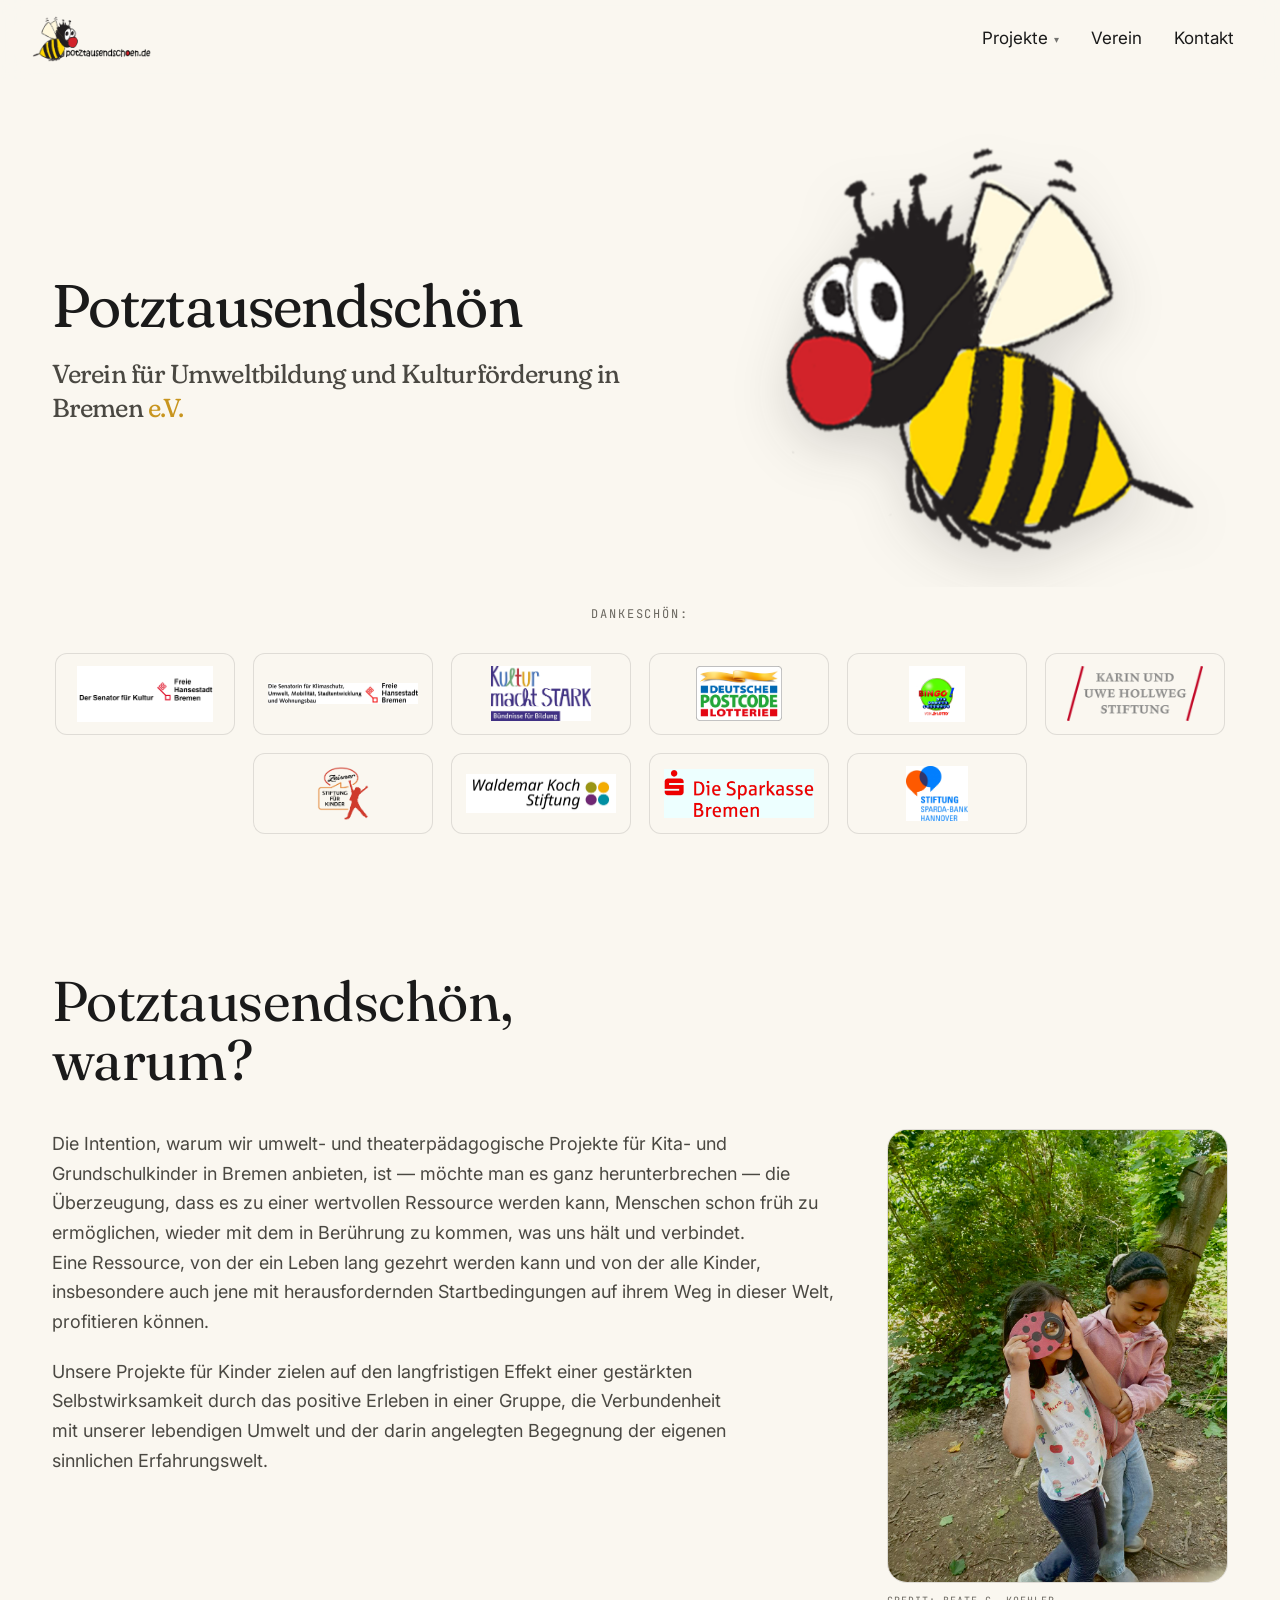
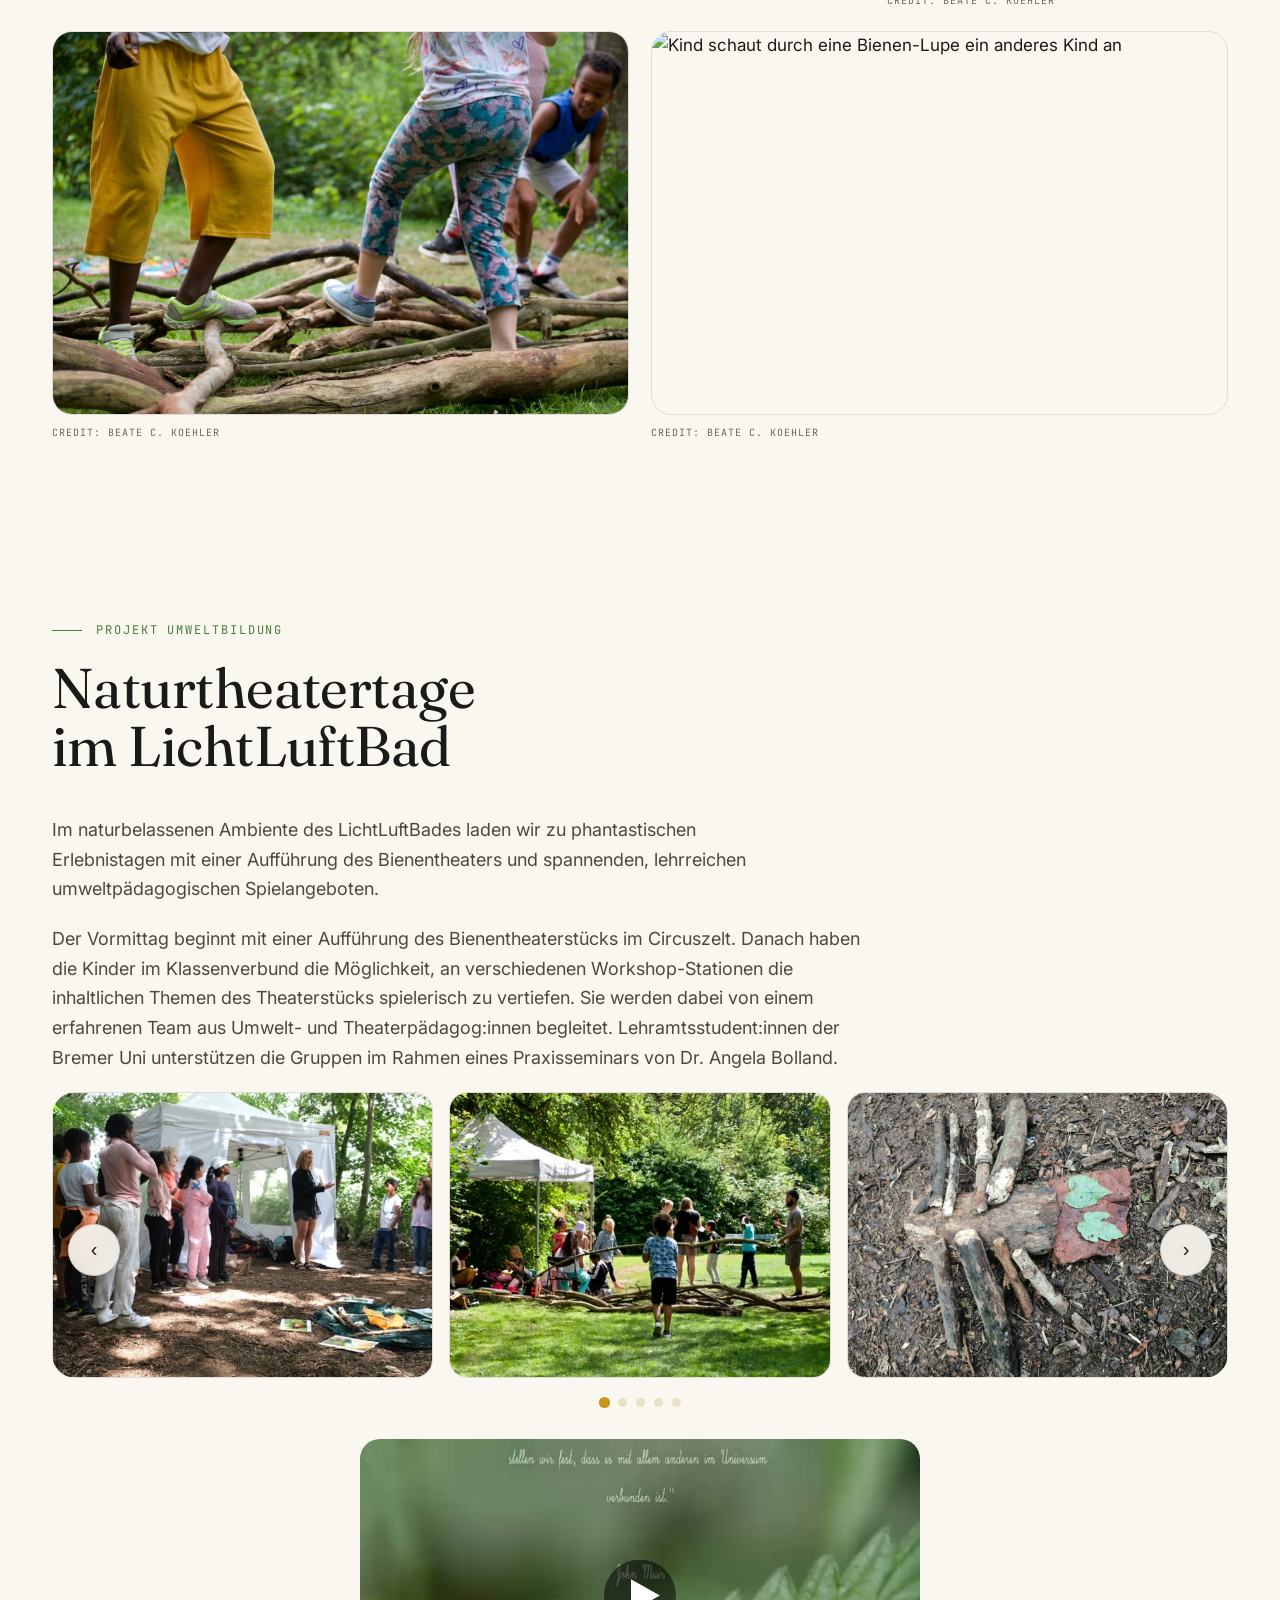
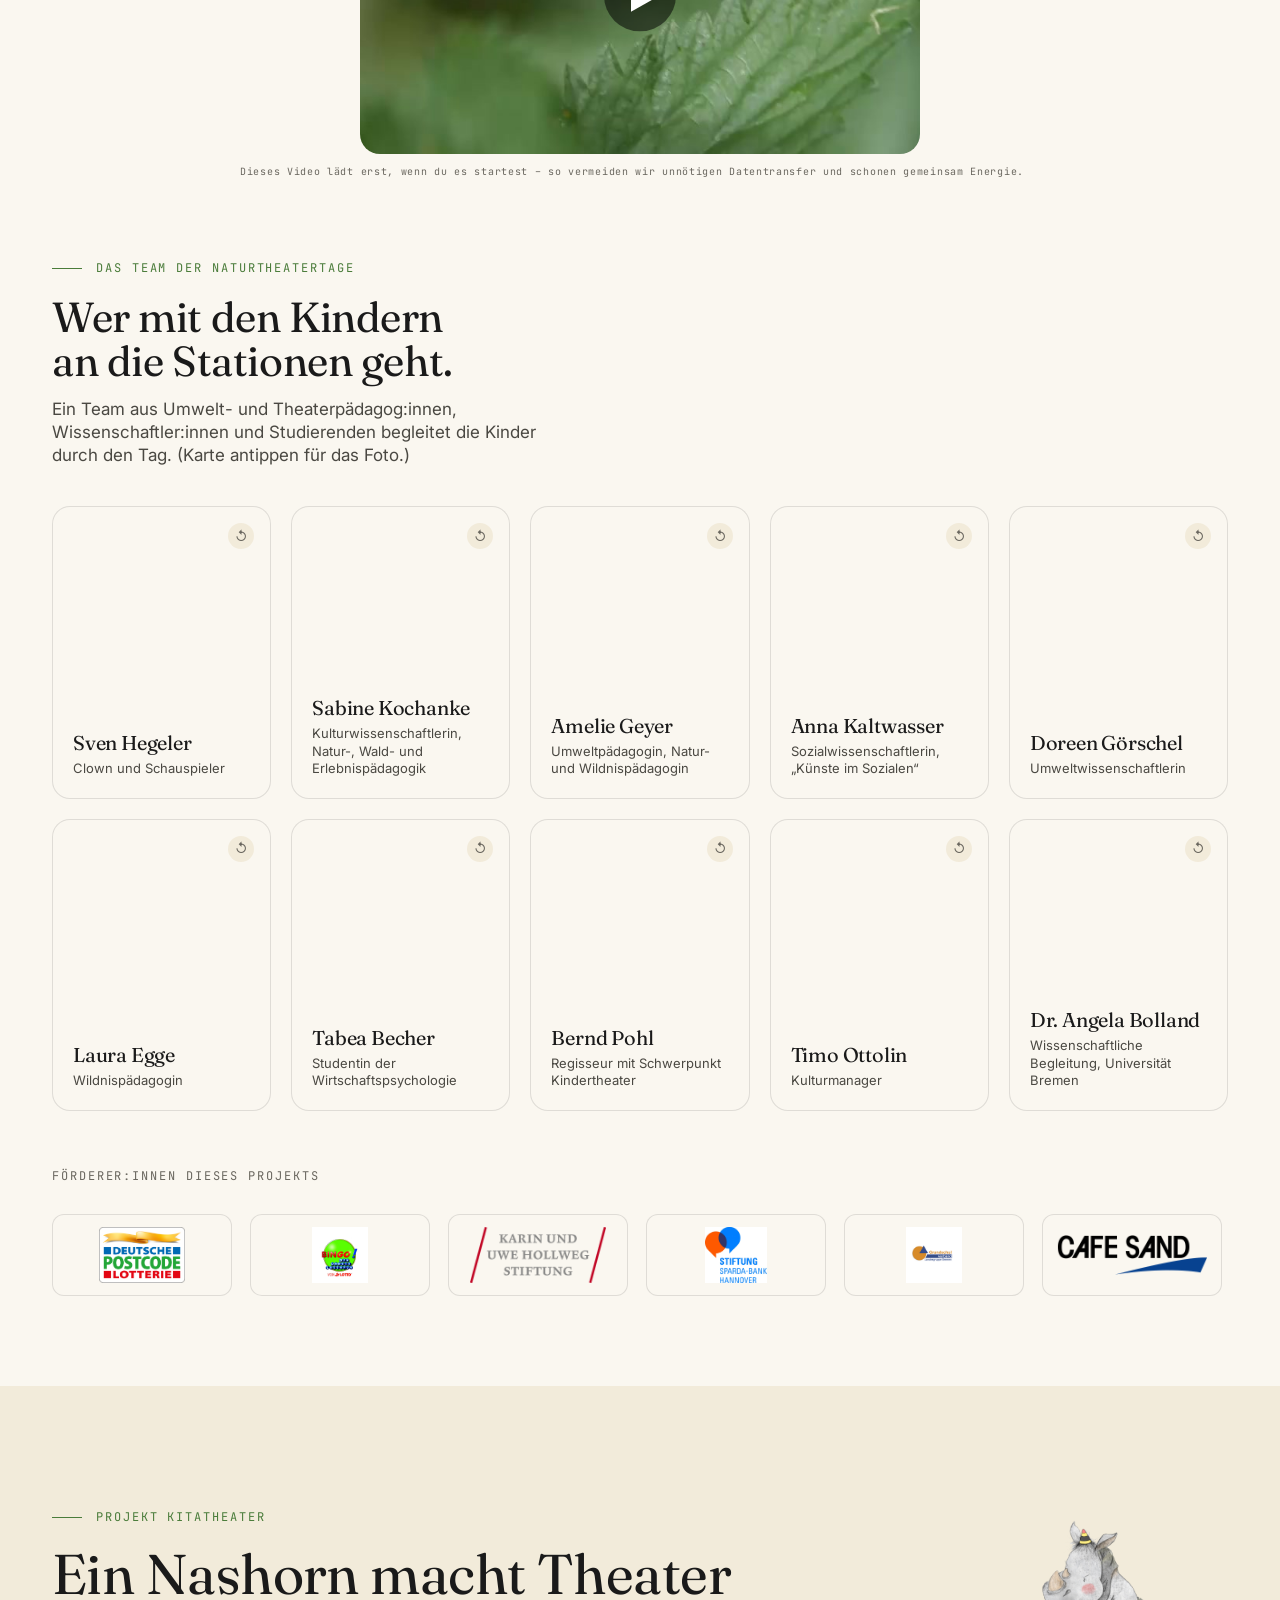
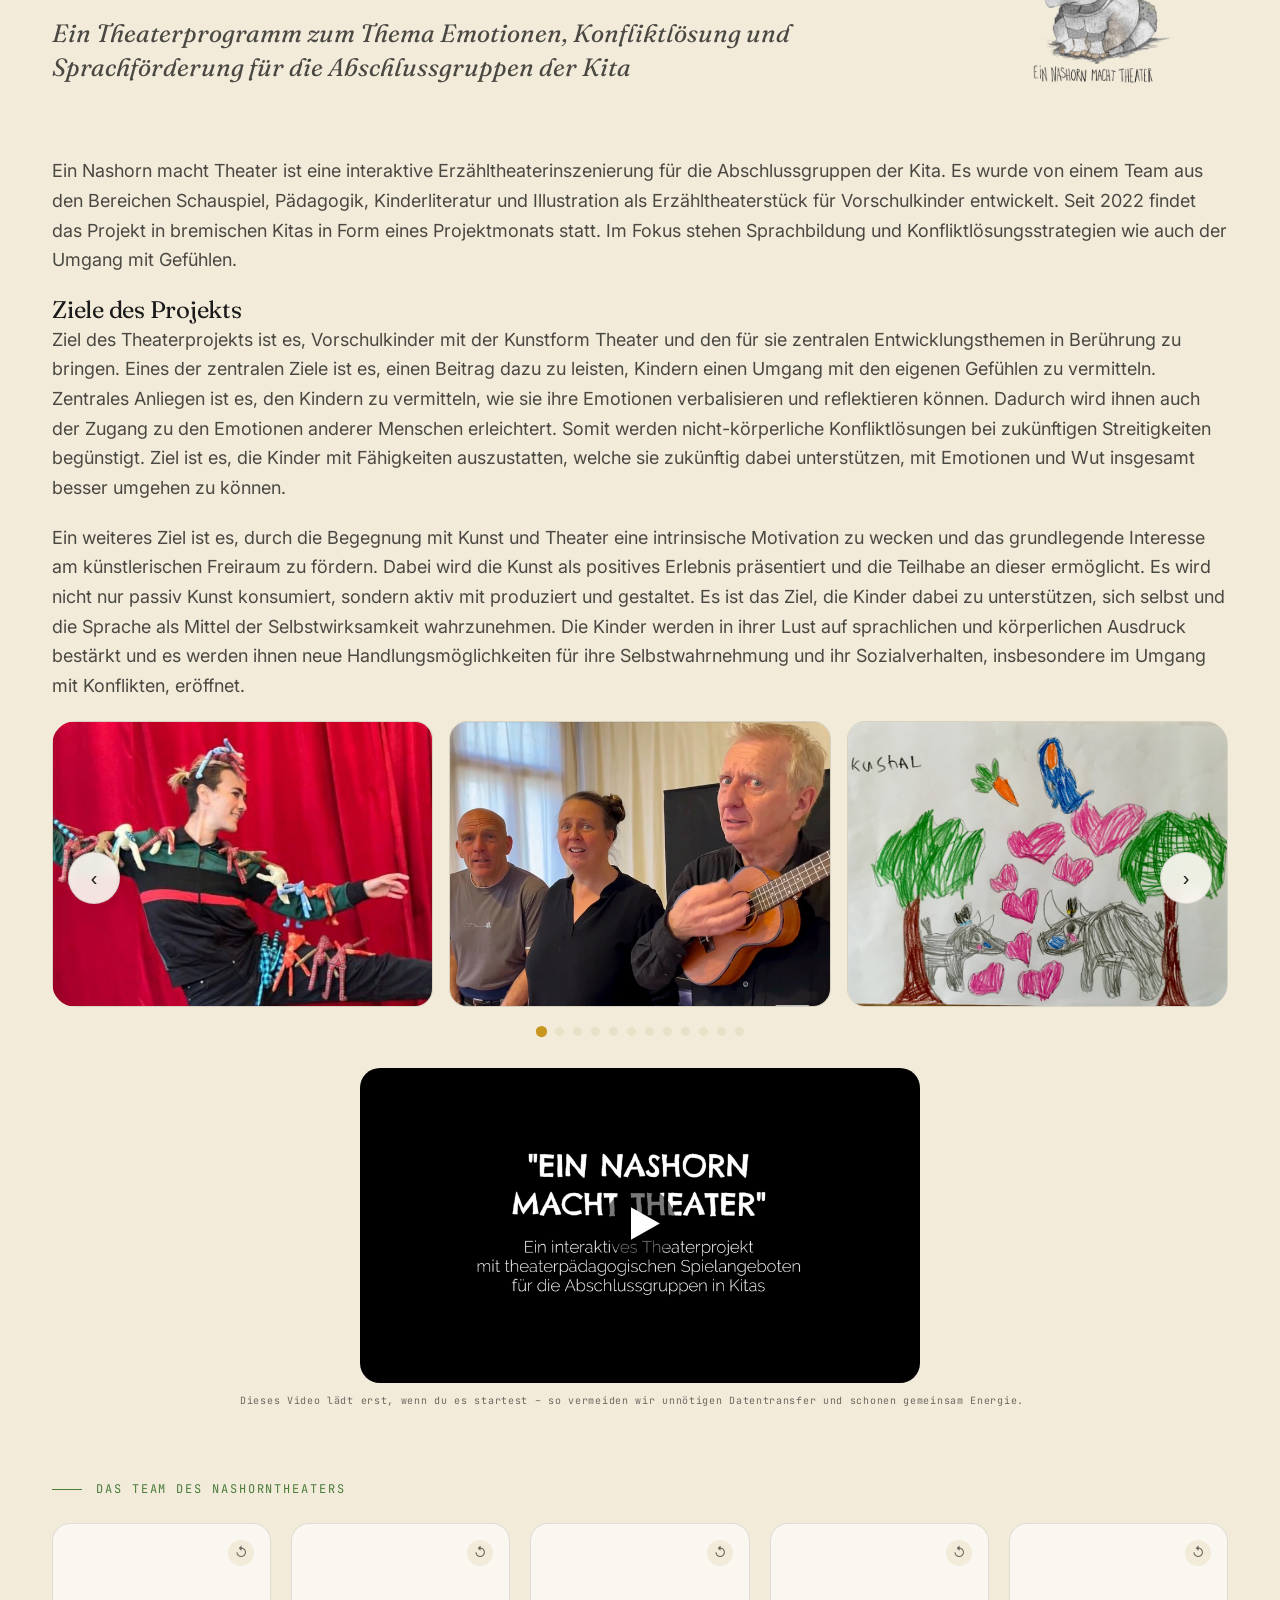
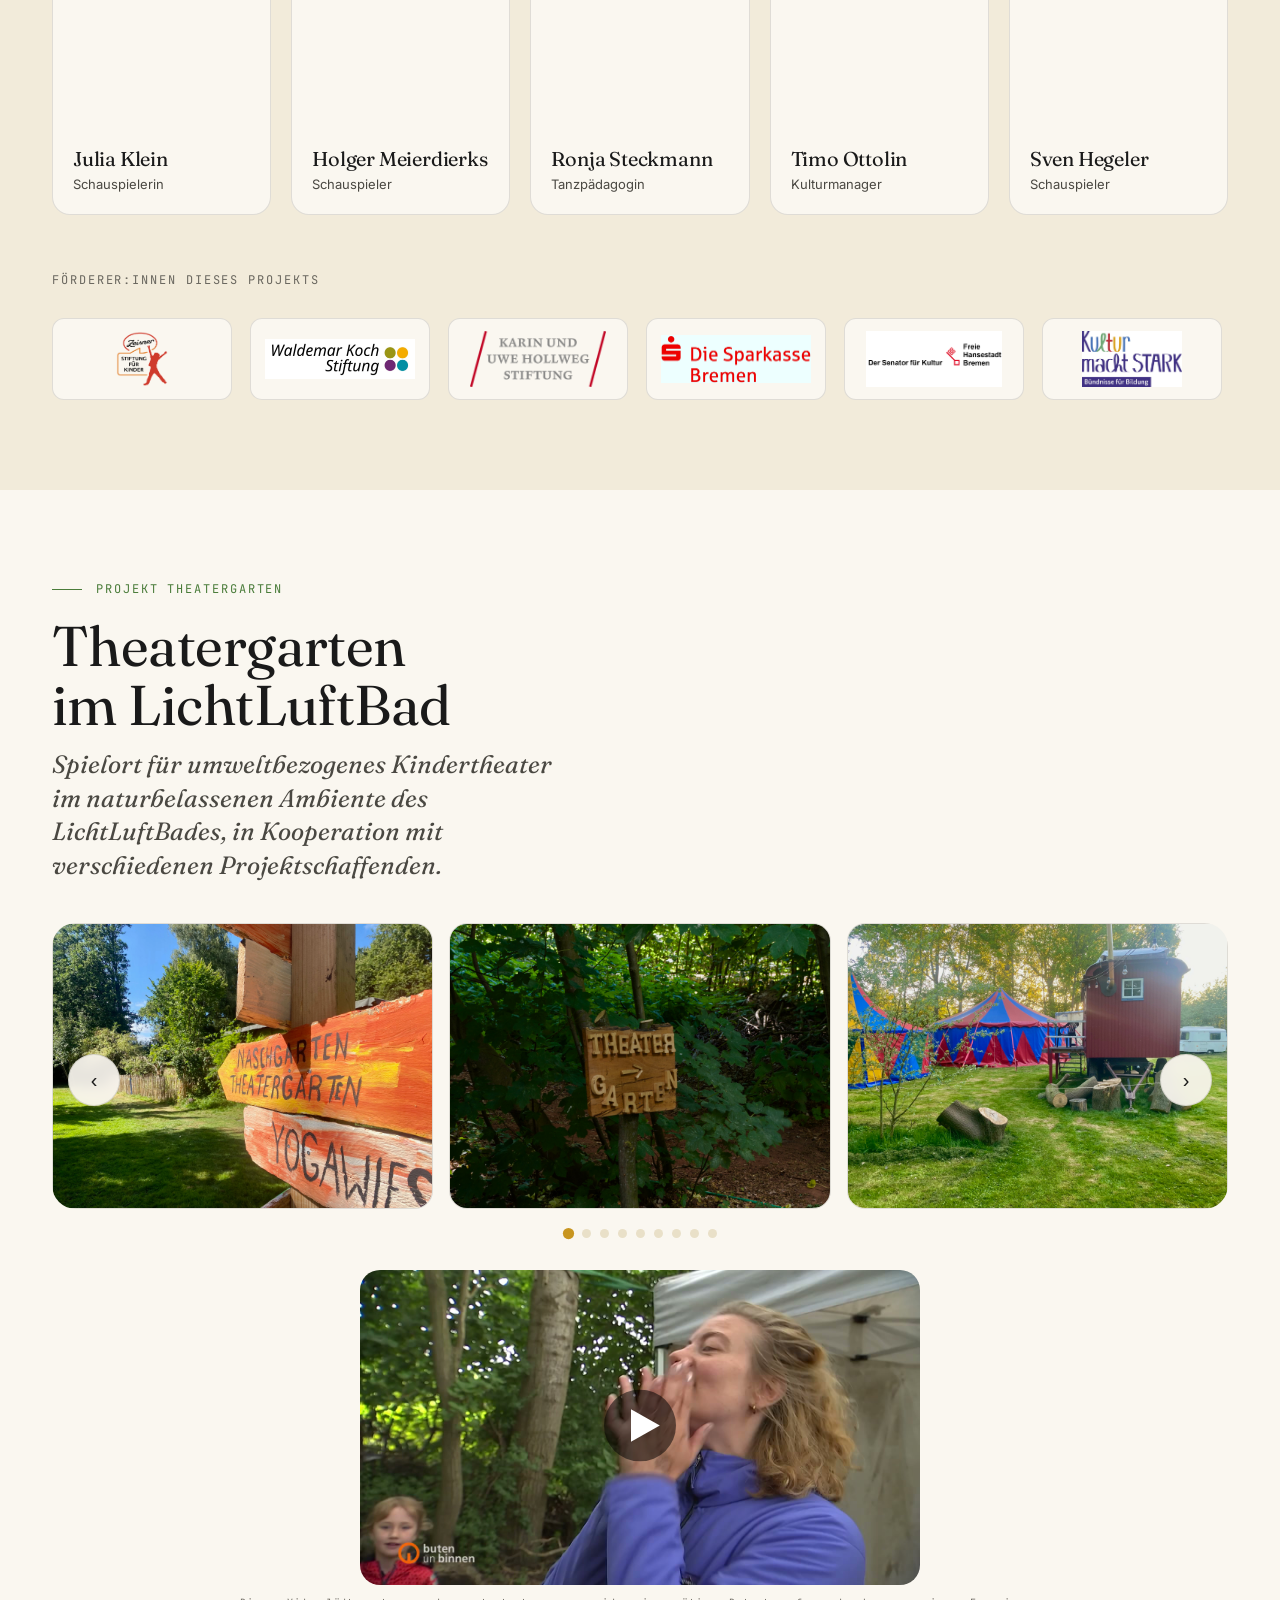
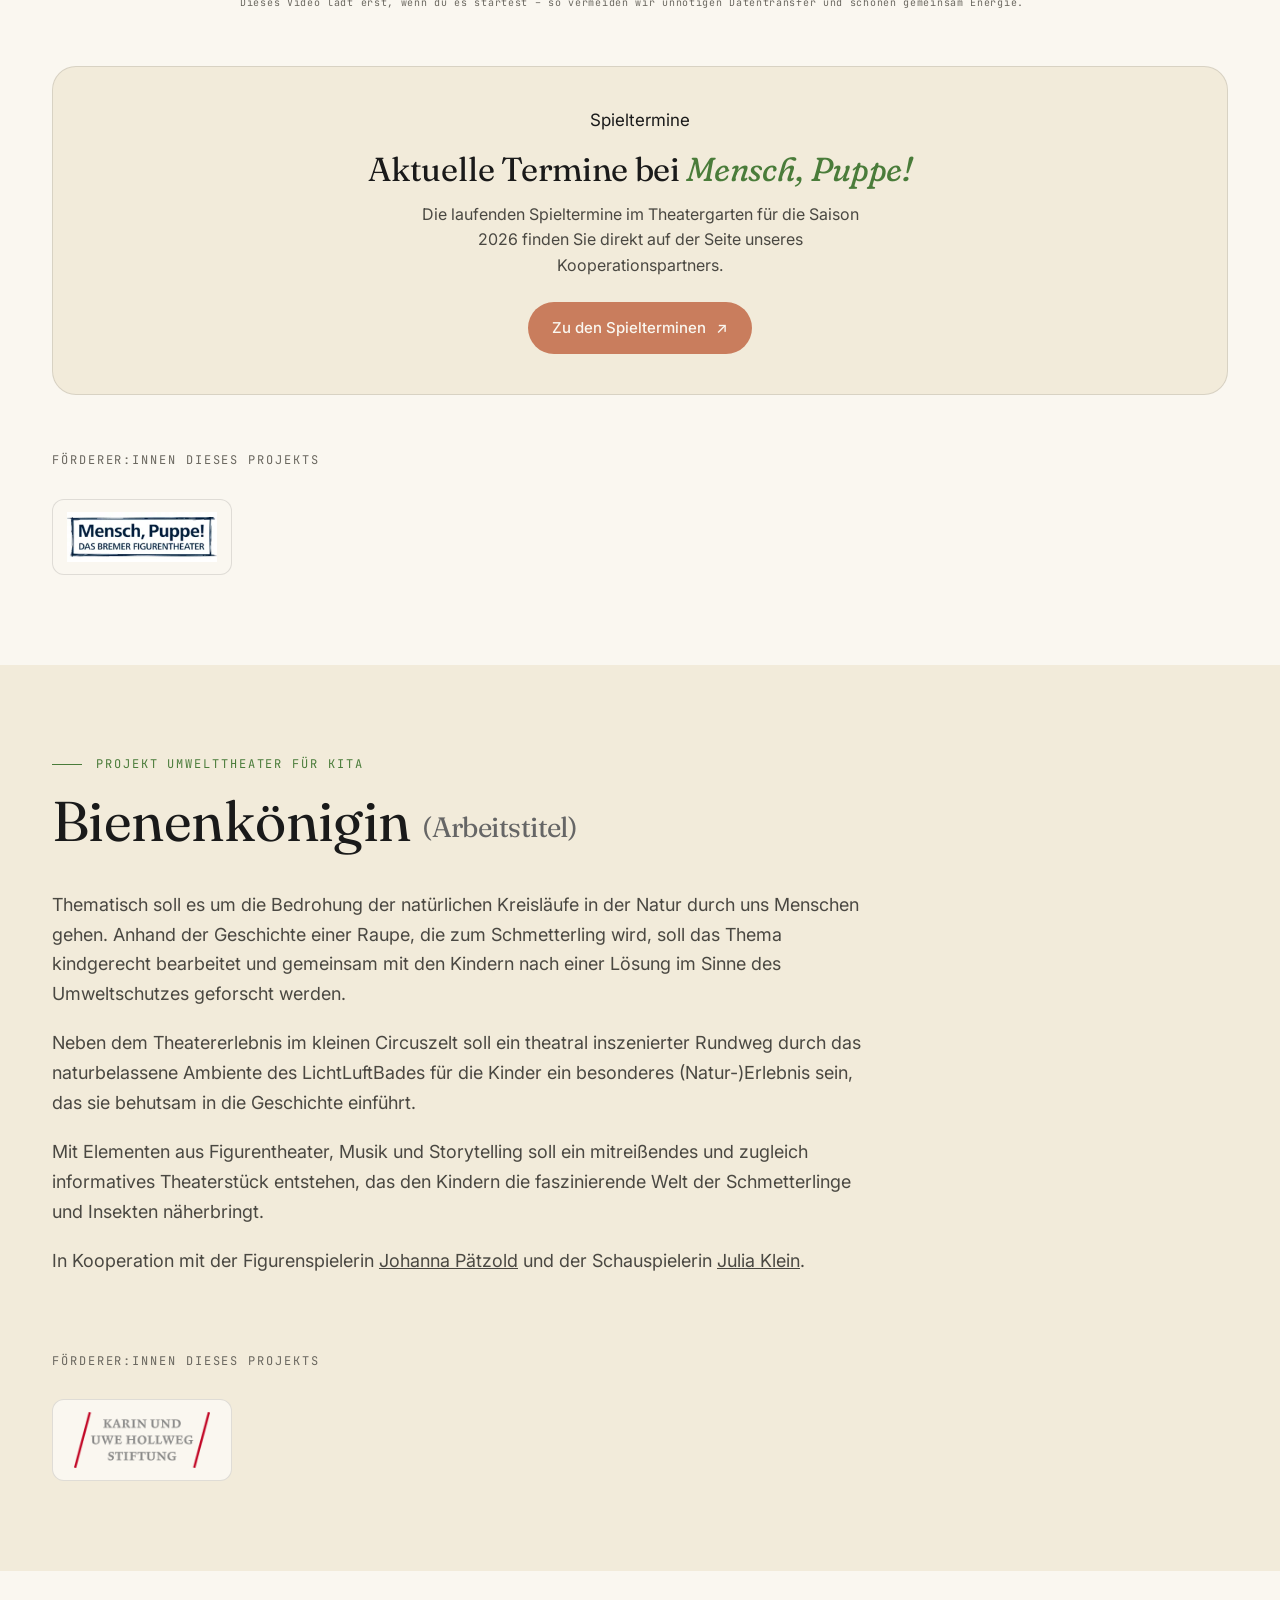
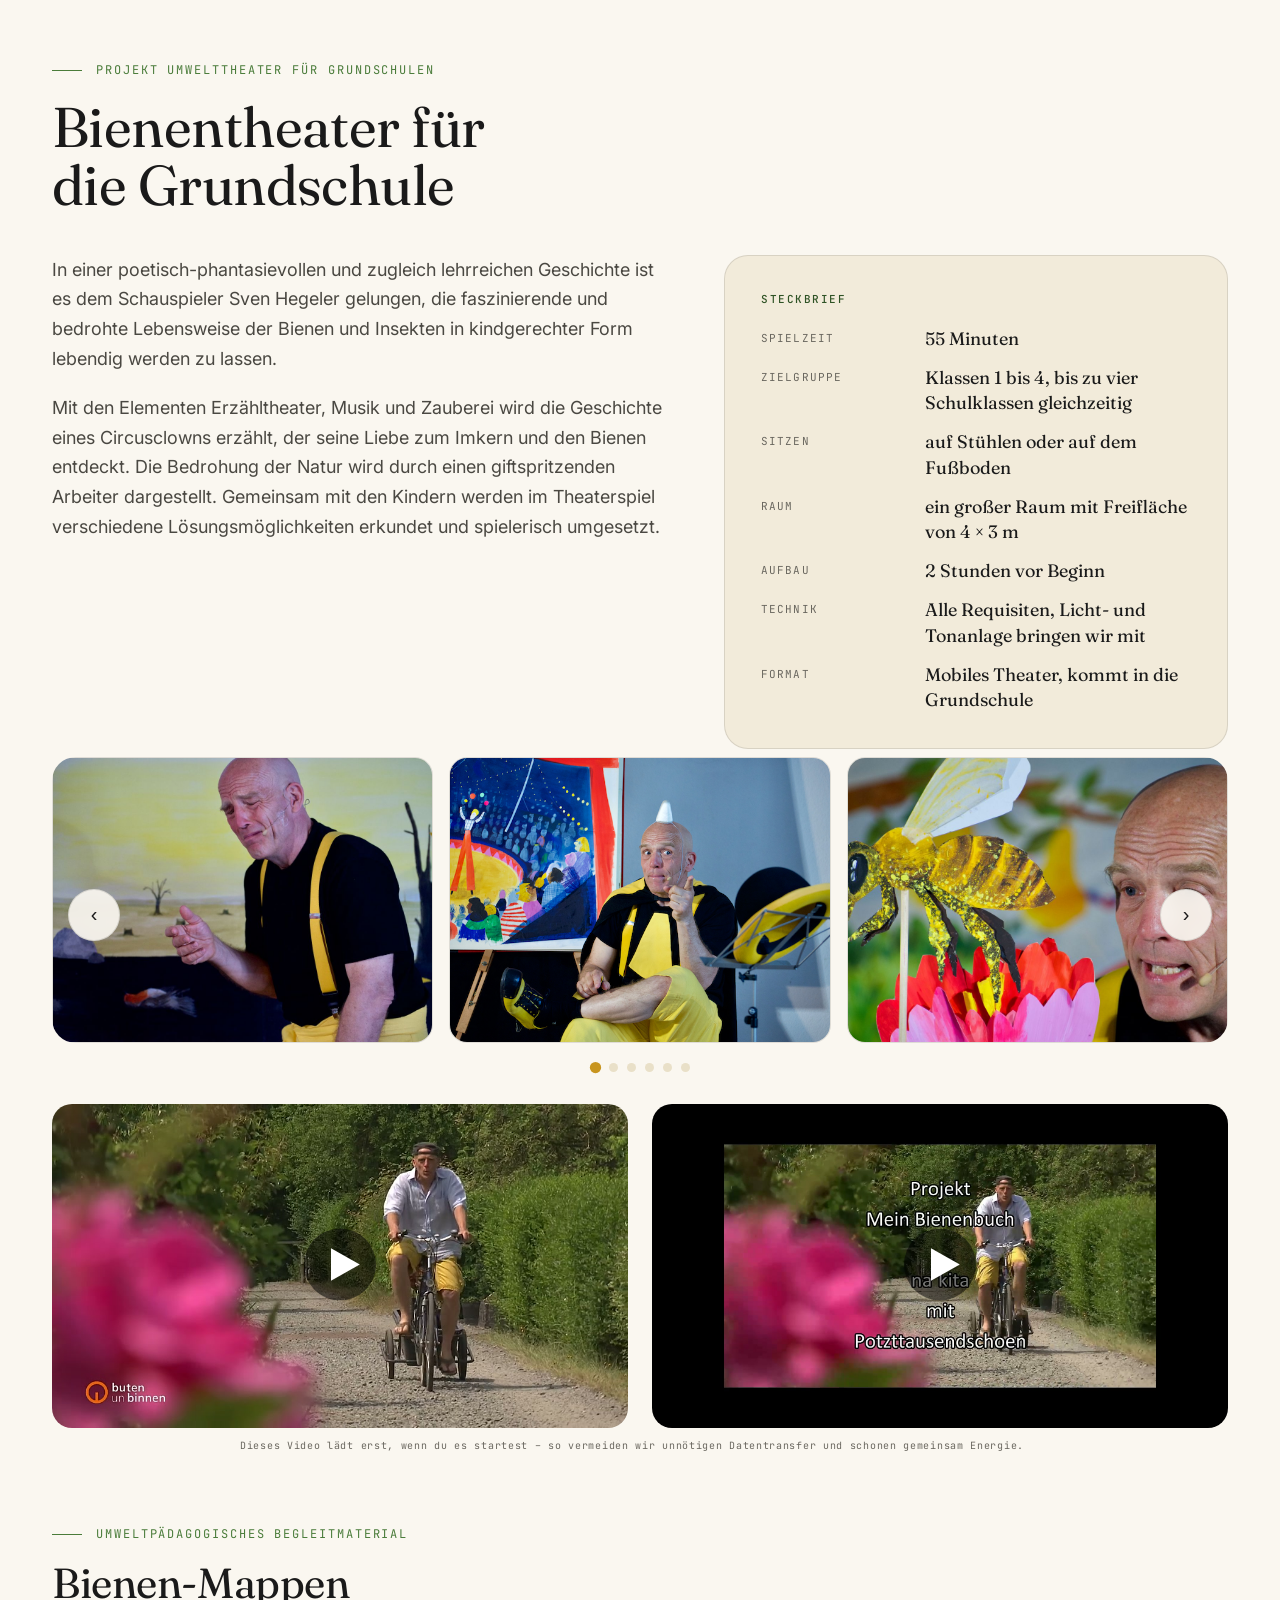
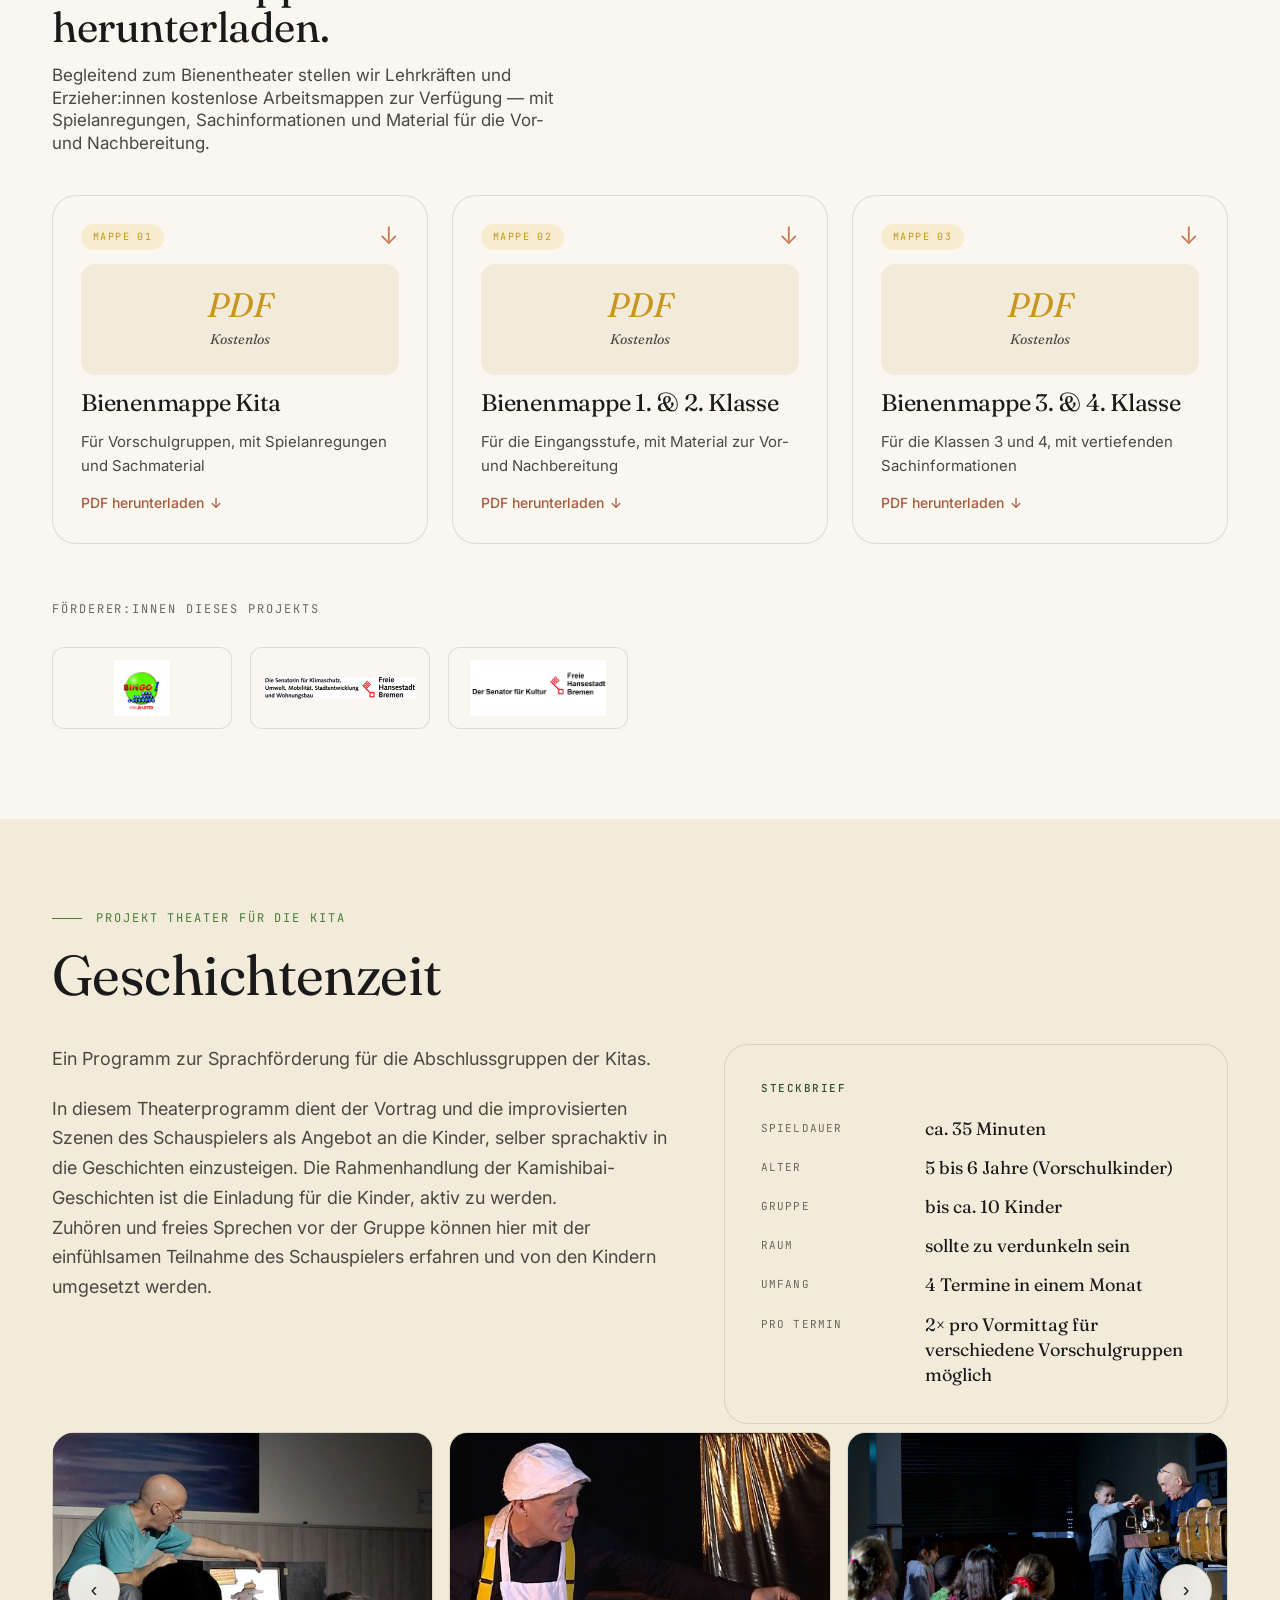
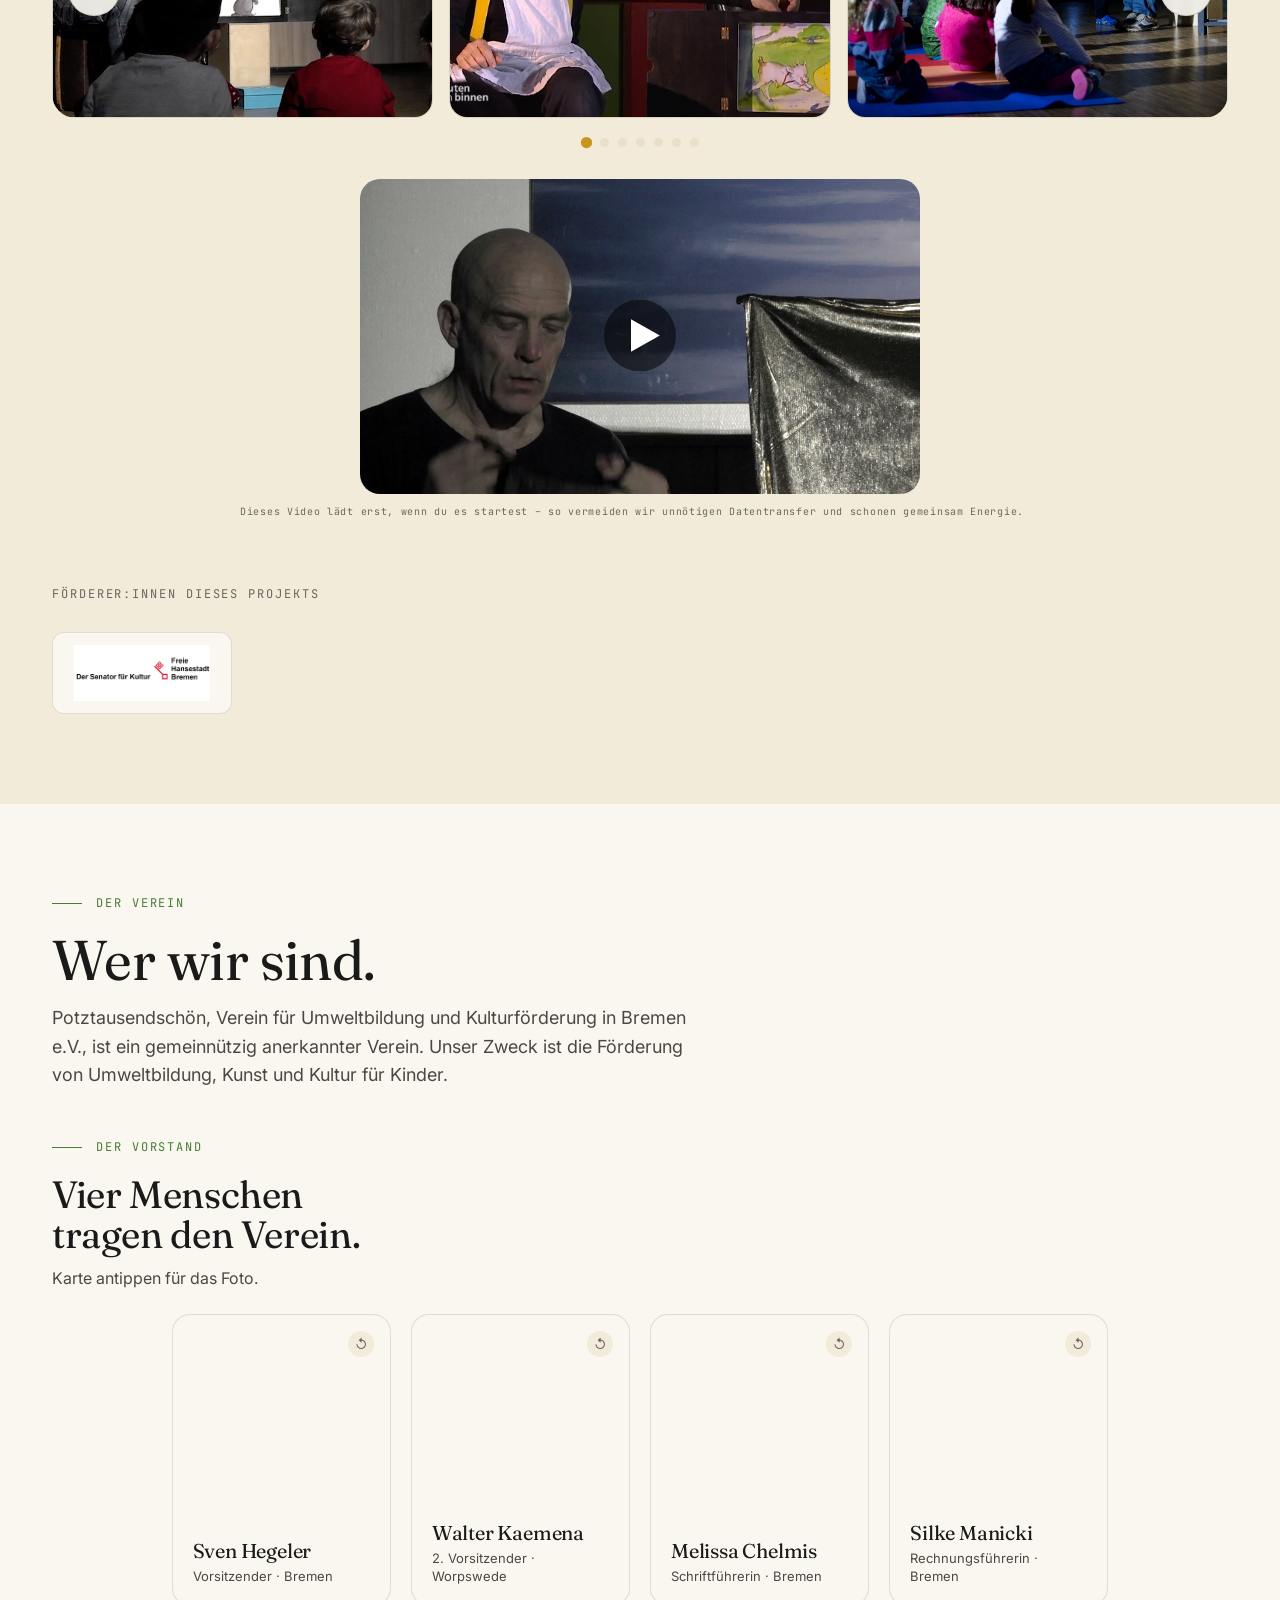
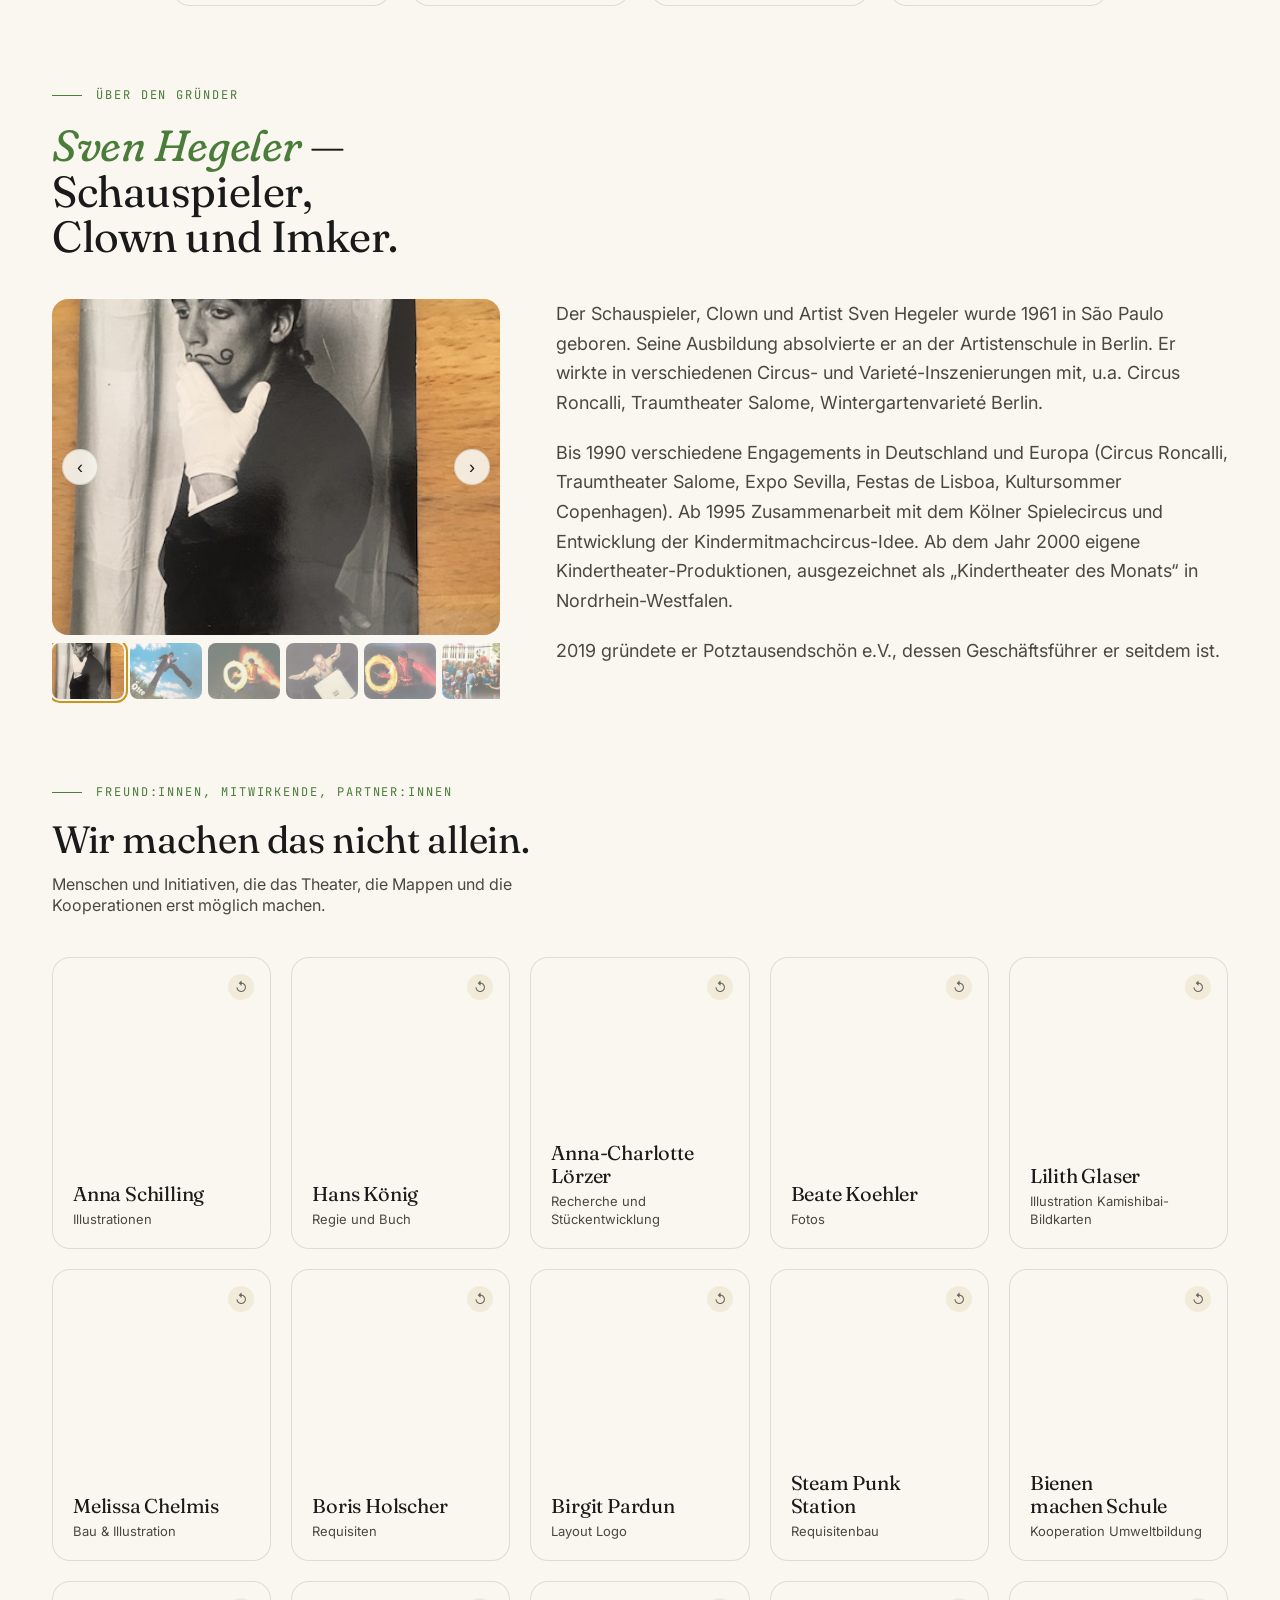
==== index.html @ 5329bbd5 "Layout, Karussell, Aufräumen: Karten einheitlich, Nashorn-Header, ungenutzte Bilder entfernt - Alle " ====
<!doctype html>
<html lang="de">
<head>
<meta charset="utf-8" />
<meta name="viewport" content="width=device-width,initial-scale=1" />
<title>Potztausendschön e.V. · Verein für Umweltbildung und Kulturförderung in Bremen</title>
<meta name="description" content="Potztausendschön e.V. aus Bremen verbindet Umweltbildung und Kultur. Umwelttheater, Naturtheatertage und Erzähltheater für Kitas und Grundschulen." />
<link rel="preconnect" href="https://fonts.googleapis.com" />
<link rel="preconnect" href="https://fonts.gstatic.com" crossorigin />
<link href="https://fonts.googleapis.com/css2?family=Fraunces:opsz,wght,SOFT,WONK@9..144,300..700,30..100,0..1&family=Inter:wght@300;400;500;600&family=JetBrains+Mono:wght@400;500&display=swap" rel="stylesheet" />
<link rel="stylesheet" href="style.css?v=19" />
</head>
<body data-screen-label="Startseite">

<svg width="0" height="0" style="position:absolute" aria-hidden="true">
  <defs>
    <symbol id="bee" viewBox="0 0 100 80">
      <g class="wing">
        <ellipse cx="38" cy="28" rx="14" ry="9" fill="#FAF7F0" stroke="#1A1A1A" stroke-width="1.4" opacity="0.85"/>
        <ellipse cx="58" cy="28" rx="14" ry="9" fill="#FAF7F0" stroke="#1A1A1A" stroke-width="1.4" opacity="0.85"/>
      </g>
      <ellipse cx="50" cy="48" rx="22" ry="15" fill="#E8B43A" stroke="#1A1A1A" stroke-width="1.6"/>
      <path d="M40 35 Q42 50 38 60" stroke="#1A1A1A" stroke-width="3" fill="none" stroke-linecap="round"/>
      <path d="M52 33 Q54 50 50 62" stroke="#1A1A1A" stroke-width="3" fill="none" stroke-linecap="round"/>
      <circle cx="72" cy="46" r="8" fill="#1A1A1A"/>
      <path d="M73 39 Q78 30 82 28" stroke="#1A1A1A" stroke-width="1.4" fill="none" stroke-linecap="round"/>
      <circle cx="83" cy="27" r="1.6" fill="#1A1A1A"/>
      <path d="M28 48 L23 50" stroke="#1A1A1A" stroke-width="2" stroke-linecap="round"/>
      <path d="M5 60 Q20 30 35 50" stroke="#1A1A1A" stroke-width="1.2" fill="none" stroke-dasharray="2 3" stroke-linecap="round" opacity="0.6"/>
    </symbol>
    <symbol id="logo-mark" viewBox="0 0 38 42">
      <polygon points="19,2 35,11 35,31 19,40 3,31 3,11" fill="#E8B43A" stroke="#1A1A1A" stroke-width="1.5"/>
      <polygon points="19,9 28,14 28,28 19,33 10,28 10,14" fill="none" stroke="#1A1A1A" stroke-width="1.2"/>
      <circle cx="19" cy="21" r="3" fill="#4A7C3A"/>
    </symbol>
  </defs>
</svg>

<nav class="nav" id="nav">
  <div class="nav-inner">
    <a href="#top" class="brand">
      <img class="brand-logo" src="assets/logo-biene.png" alt="Potztausendschön e.V. · Bremen" />
    </a>
    <button class="nav-burger" aria-label="Menü öffnen" id="burger"><span></span></button>
    <div class="nav-links" id="navLinks">
      <div class="nav-dropdown" id="progDropdown">
        <button aria-haspopup="true" aria-expanded="false">
          Projekte <span class="caret">▾</span>
        </button>
        <div class="dropdown-menu">
          <a href="#naturtheatertage"><span class="dd-title">Naturtheatertage</span><span class="dd-sub">Umwelttheater für Grundschulen</span></a>
          <a href="#nashorntheater"><span class="dd-title">Ein Nashorn macht Theater</span><span class="dd-sub">Emotionen, Konfliktlösung &amp; Sprachförderung · Kita</span></a>
          <a href="#theatergarten"><span class="dd-title">Theatergarten</span><span class="dd-sub">Spielort im LichtLuftBad</span></a>
          <a href="#schmetterlinge"><span class="dd-title">Bienenkönigin (Arbeitstitel)</span><span class="dd-sub">Umwelttheater für die Kita</span></a>
          <a href="#bienentheater"><span class="dd-title">Bienentheater</span><span class="dd-sub">Umwelttheater für Grundschulen</span></a>
          <a href="#geschichtenzeit"><span class="dd-title">Geschichtenzeit</span><span class="dd-sub">Projekt Theater für die Kita</span></a>
        </div>
      </div>
      <a href="#verein">Verein</a>
      <a href="#kontakt">Kontakt</a>
    </div>
  </div>
</nav>

<!-- ============ HERO ============ -->
<header class="hero" id="top">
  <div class="container">
    <div class="hero-grid">
      <div>
        <h1 class="hero-name">
          <span class="title-line">Potztausendschön</span>
          <span class="desc">Verein für Umweltbildung und Kulturförderung in Bremen <span class="ev">e.V.</span></span>
        </h1>
      </div>
      <div>
        <img class="hero-bee" src="assets/hero-biene.png" alt="Potztausendschön-Biene mit roter Clownsnase" />
      </div>
    </div>
  </div>
</header>

<!-- ============ HERO SPONSORS ============ -->
<section class="sponsors sponsors--hero" style="padding-top:18px">
  <div class="container">
    <div class="sp-label">Dankeschön:</div>
    <div class="sp-grid">
      <div class="sp-logo"><img src="assets/logos/logo_senator_kultur.png" alt="Der Senator für Kultur, Bremen" /></div>
      <div class="sp-logo"><img src="assets/logos/logo_senatorin_umwelt.jpg" alt="Senatorin für Klimaschutz, Umwelt &amp; Mobilität" /></div>
      <div class="sp-logo"><img src="assets/logos/logo_kultur_macht_stark.jpg" alt="Kultur macht stark – Bündnisse für Bildung" /></div>
      <div class="sp-logo"><img src="assets/logos/logo_dpl.png" alt="Deutsche Postcode Lotterie" /></div>
      <div class="sp-logo"><img src="assets/logos/logo_bingo.jpg" alt="BINGO! Die Umweltlotterie" /></div>
      <div class="sp-logo"><img src="assets/logos/logo_hollweg.png" alt="Karin und Uwe Hollweg Stiftung" /></div>
      <div class="sp-logo"><img src="assets/logos/logo_zeisner.png" alt="Zeisner Stiftung" /></div>
      <div class="sp-logo"><img src="assets/logos/logo_wks.jpeg" alt="Waldemar Koch Stiftung" /></div>

      <div class="sp-logo"><img src="assets/logos/logo_sparkasse.jpg" alt="Sparkasse Bremen" /></div>
      <div class="sp-logo"><img src="assets/logos/logo_sparda_bank.jpg" alt="Stiftung Sparda-Bank Hannover" /></div>
    </div>
  </div>
</section>

<!-- ============ WARUM WIR UNSERE ARBEIT MACHEN ============ -->
<section id="warum">
  <div class="container">
    <div class="prog-head" style="max-width:46ch">
      <h2>Potztausendschön, warum?</h2>
    </div>
    <div class="why-top">
      <div class="prose" style="max-width:74ch;margin-bottom:8px">
      <p>Die Intention, warum wir umwelt- und theaterpädagogische Projekte für Kita- und Grundschulkinder in Bremen anbieten, ist — möchte man es ganz herunterbrechen — die Überzeugung, dass es zu einer wertvollen Ressource werden kann, Menschen schon früh zu ermöglichen, wieder mit dem in Berührung zu kommen, was uns hält und verbindet. Eine Ressource, von der ein Leben lang gezehrt werden kann und von der alle Kinder, insbesondere auch jene mit herausfordernden Startbedingungen auf ihrem Weg in dieser Welt, profitieren können.</p>
      <p>Unsere Projekte für Kinder zielen auf den langfristigen Effekt einer gestärkten Selbstwirksamkeit durch das positive Erleben in einer Gruppe, die Verbundenheit mit unserer lebendigen Umwelt und der darin angelegten Begegnung der eigenen sinnlichen Erfahrungswelt.</p>
    </div>
      <figure class="why-fig why-portrait">
        <img src="assets/warum-3.jpeg" alt="Zwei Mädchen erkunden den Wald mit einer Lupe" loading="lazy" />
        <figcaption>Credit: Beate C. Koehler</figcaption>
      </figure>
    </div>
    <div class="why-bottom">
      <figure class="why-fig">
        <img src="assets/warum-1.jpeg" alt="Kinder balancieren über Äste und Stämme im Grünen" loading="lazy" />
        <figcaption>Credit: Beate C. Koehler</figcaption>
      </figure>
      <figure class="why-fig">
        <img src="assets/warum-2.jpeg" alt="Kind schaut durch eine Bienen-Lupe ein anderes Kind an" loading="lazy" />
        <figcaption>Credit: Beate C. Koehler</figcaption>
      </figure>
    </div>
  </div>
</section>

<!-- ============ NATURTHEATERTAGE ============ -->
<section id="naturtheatertage">
  <div class="container">
    <div class="prog-head">
      <div class="kicker">Projekt Umweltbildung</div>
      <h2>Naturtheatertage im LichtLuftBad</h2>
    </div>

    <div class="prose" style="max-width:74ch;margin-bottom:8px">
      <p>Im naturbelassenen Ambiente des LichtLuftBades laden wir zu phantastischen Erlebnistagen mit einer Aufführung des Bienentheaters und spannenden, lehrreichen umweltpädagogischen Spielangeboten.</p>
      <p>Der Vormittag beginnt mit einer Aufführung des Bienentheaterstücks im Circuszelt. Danach haben die Kinder im Klassenverbund die Möglichkeit, an verschiedenen Workshop-Stationen die inhaltlichen Themen des Theaterstücks spielerisch zu vertiefen. Sie werden dabei von einem erfahrenen Team aus Umwelt- und Theaterpädagog:innen begleitet. Lehramtsstudent:innen der Bremer Uni unterstützen die Gruppen im Rahmen eines Praxisseminars von Dr. Angela Bolland.</p>
    </div>

    <div class="carousel">
      <div class="carousel-viewport"><div class="carousel-track">
        <div class="carousel-slide"><img class="cphoto" src="assets/bilder_bienentheater/Lernen_durch_Fragen.jpeg" alt="Naturtheatertage – Lernen durch Fragen" loading="lazy" /></div>
        <div class="carousel-slide"><img class="cphoto" src="assets/bilder_bienentheater/Kinder_Stöcke.jpeg" alt="Naturtheatertage – Kinder mit Stöcken" loading="lazy" /></div>
        <div class="carousel-slide"><img class="cphoto" src="assets/bilder_bienentheater/insekt.jpeg" alt="Naturtheatertage – Insekt" loading="lazy" /></div>
        <div class="carousel-slide"><img class="cphoto" src="assets/bilder_bienentheater/Zippo_Zelt.jpeg" alt="Naturtheatertage – Zirkuszelt" loading="lazy" /></div>
        <div class="carousel-slide"><img class="cphoto" src="assets/bilder_bienentheater/IMG_8910.jpeg" alt="Naturtheatertage" loading="lazy" /></div>
        <div class="carousel-slide"><img class="cphoto" src="assets/bilder_bienentheater/Freies_Naturerleben.jpeg" alt="Naturtheatertage – Freies Naturerleben" loading="lazy" /></div>
        <div class="carousel-slide"><img class="cphoto" src="assets/bilder_bienentheater/IMG_1601.jpg" alt="Naturtheatertage" loading="lazy" /></div>
      </div></div>
      <button class="carousel-btn prev" aria-label="Zurück">‹</button>
      <button class="carousel-btn next" aria-label="Weiter">›</button>
      <div class="carousel-dots"></div>
    </div>

    <div class="video-row">
      <div class="video-lazy" style="width:100%;border-radius:20px;overflow:hidden;position:relative;background:#111;">
          <img class="video-thumb" src="assets/thumbnails/Naturtheater.jpg" alt="" style="width:100%;display:block;cursor:pointer;aspect-ratio:16/9;object-fit:cover">
          <button class="video-play-btn" aria-label="Video abspielen" style="position:absolute;top:50%;left:50%;transform:translate(-50%,-50%);background:none;border:none;cursor:pointer;padding:0;z-index:2"><svg viewBox="0 0 80 80" xmlns="http://www.w3.org/2000/svg" width="72" height="72"><circle cx="40" cy="40" r="40" fill="rgba(0,0,0,0.52)"/><polygon points="30,22 62,40 30,58" fill="white"/></svg></button>
          <video preload="none" loading="lazy" style="width:100%;display:none">
            <source data-src="assets/videos/bienentheater/Naturtheater.mp4" type="video/mp4">
          </video>
        </div>
    </div>
  </div>

  <div class="container" style="margin-top:80px">
    <div class="prog-head">
      <div class="kicker">Das Team der Naturtheatertage</div>
      <h2 style="font-size:clamp(28px,3.4vw,42px)">Wer mit den Kindern an die Stationen geht.</h2>
      <div class="prog-sub" style="font-style:normal;font-family:'Inter',sans-serif;font-size:17px">Ein Team aus Umwelt- und Theaterpädagog:innen, Wissenschaftler:innen und Studierenden begleitet die Kinder durch den Tag. (Karte antippen für das Foto.)</div>
    </div>
    <div class="team-grid team-grid--5">
      <div class="flip"><div class="flip-inner"><div class="flip-face flip-front"><span class="hint">↺</span><h4>Sven Hegeler</h4><div class="role">Clown und Schauspieler</div></div><div class="flip-face flip-back"><img src="assets/bilder_bienentheater/sven_hegeler_clown.jpg" alt="Sven Hegeler" style="position:absolute;inset:0;width:100%;height:100%;object-fit:cover"></div></div></div>
      <div class="flip"><div class="flip-inner"><div class="flip-face flip-front"><span class="hint">↺</span><h4>Sabine Kochanke</h4><div class="role">Kulturwissenschaftlerin, Natur-, Wald- und Erlebnispädagogik</div></div><div class="flip-face flip-back" style="background:var(--cream);display:flex;align-items:center;justify-content:center"><img src="assets/logo-biene.png" alt="Sabine Kochanke" style="width:55%;height:auto;opacity:0.35"></div></div></div>
      <div class="flip"><div class="flip-inner"><div class="flip-face flip-front"><span class="hint">↺</span><h4>Amelie Geyer</h4><div class="role">Umweltpädagogin, Natur- und Wildnispädagogin</div></div><div class="flip-face flip-back"><img src="assets/bilder_bienentheater/amelie_geyer.jpg" alt="Amelie Geyer" style="position:absolute;inset:0;width:100%;height:100%;object-fit:cover"></div></div></div>
      <div class="flip"><div class="flip-inner"><div class="flip-face flip-front"><span class="hint">↺</span><h4>Anna Kaltwasser</h4><div class="role">Sozialwissenschaftlerin, „Künste im Sozialen“</div></div><div class="flip-face flip-back" style="background:var(--cream);display:flex;align-items:center;justify-content:center"><img src="assets/logo-biene.png" alt="Anna Kaltwasser" style="width:55%;height:auto;opacity:0.35"></div></div></div>
      <div class="flip"><div class="flip-inner"><div class="flip-face flip-front"><span class="hint">↺</span><h4>Doreen Görschel</h4><div class="role">Umweltwissenschaftlerin</div></div><div class="flip-face flip-back"><img src="assets/bilder_bienentheater/doreen_goerschel.jpg" alt="Doreen Görschel" style="position:absolute;inset:0;width:100%;height:100%;object-fit:cover"></div></div></div>
      <div class="flip"><div class="flip-inner"><div class="flip-face flip-front"><span class="hint">↺</span><h4>Laura Egge</h4><div class="role">Wildnispädagogin</div></div><div class="flip-face flip-back" style="background:var(--cream);display:flex;align-items:center;justify-content:center"><img src="assets/logo-biene.png" alt="Laura Egge" style="width:55%;height:auto;opacity:0.35"></div></div></div>
      <div class="flip"><div class="flip-inner"><div class="flip-face flip-front"><span class="hint">↺</span><h4>Tabea Becher</h4><div class="role">Studentin der Wirtschaftspsychologie</div></div><div class="flip-face flip-back" style="background:var(--cream);display:flex;align-items:center;justify-content:center"><img src="assets/logo-biene.png" alt="Tabea Becher" style="width:55%;height:auto;opacity:0.35"></div></div></div>
      <div class="flip"><div class="flip-inner"><div class="flip-face flip-front"><span class="hint">↺</span><h4>Bernd Pohl</h4><div class="role">Regisseur mit Schwerpunkt Kindertheater</div></div><div class="flip-face flip-back" style="background:var(--cream);display:flex;align-items:center;justify-content:center"><img src="assets/logo-biene.png" alt="Bernd Pohl" style="width:55%;height:auto;opacity:0.35"></div></div></div>
      <div class="flip"><div class="flip-inner"><div class="flip-face flip-front"><span class="hint">↺</span><h4>Timo Ottolin</h4><div class="role">Kulturmanager</div></div><div class="flip-face flip-back"><img src="assets/bilder_bienentheater/timo_ottolin.jpg" alt="Timo Ottolin" style="position:absolute;inset:0;width:100%;height:100%;object-fit:cover"></div></div></div>
      <div class="flip"><div class="flip-inner"><div class="flip-face flip-front"><span class="hint">↺</span><h4>Dr. Angela Bolland</h4><div class="role">Wissenschaftliche Begleitung, Universität Bremen</div></div><div class="flip-face flip-back"><img src="assets/bilder_bienentheater/angela_bolland.jpg" alt="Dr. Angela Bolland" style="position:absolute;inset:0;width:100%;height:100%;object-fit:cover"></div></div></div>
    </div>

    <div class="sponsors sponsors--prog" style="padding:56px 0 0">
      <div class="sp-label" style="text-align:left">Förderer:innen dieses Projekts</div>
      <div class="sp-grid" style="justify-content:flex-start">
        <div class="sp-logo"><img src="assets/logos/logo_dpl.png" alt="Deutsche Postcode Lotterie" /></div>
        <div class="sp-logo"><img src="assets/logos/logo_bingo.jpg" alt="BINGO! Die Umweltlotterie" /></div>
        <div class="sp-logo"><img src="assets/logos/logo_hollweg.png" alt="Karin und Uwe Hollweg Stiftung" /></div>
        <div class="sp-logo"><img src="assets/logos/logo_sparda_bank.jpg" alt="Stiftung Sparda-Bank Hannover" /></div>
        <div class="sp-logo"><img src="assets/bilder_bienentheater/9DF04F1F-5128-4195-846D-C4E829ED8074.png" alt="" /></div>
        <div class="sp-logo"><img src="assets/bilder_bienentheater/C1B4F2ED-2AB7-4A9A-9A2A-838680DEF149.png" alt="" /></div>
      </div>
    </div>
  </div>
</section>
<!-- ============ NASHORNTHEATER ============ -->
<section id="nashorntheater" style="background:var(--cream-warm)">
  <div class="container">
    <div style="display:flex;align-items:center;gap:48px;margin-bottom:40px">
      <div class="prog-head" style="max-width:none;margin-bottom:0;flex:1">
        <div class="kicker">Projekt Kitatheater</div>
        <h2>Ein Nashorn macht Theater</h2>
        <div class="prog-sub">Ein Theaterprogramm zum Thema Emotionen, Konfliktlösung und Sprachförderung für die Abschlussgruppen der Kita</div>
      </div>
      <img src="assets/bilder_bienentheater/nashorn_icon_kopie.png" alt="Nashorn Illustration" style="width:240px;height:240px;object-fit:contain;flex-shrink:0" />
    </div>

    <div class="prose" style="margin-bottom:8px;max-width:none">
      <p>Ein Nashorn macht Theater ist eine interaktive Erzähltheaterinszenierung für die Abschlussgruppen der Kita. Es wurde von einem Team aus den Bereichen Schauspiel, Pädagogik, Kinderliteratur und Illustration als Erzähltheaterstück für Vorschulkinder entwickelt. Seit 2022 findet das Projekt in bremischen Kitas in Form eines Projektmonats statt. Im Fokus stehen Sprachbildung und Konfliktlösungsstrategien wie auch der Umgang mit Gefühlen.</p>
      <h3>Ziele des Projekts</h3>
      <p>Ziel des Theaterprojekts ist es, Vorschulkinder mit der Kunstform Theater und den für sie zentralen Entwicklungsthemen in Berührung zu bringen. Eines der zentralen Ziele ist es, einen Beitrag dazu zu leisten, Kindern einen Umgang mit den eigenen Gefühlen zu vermitteln. Zentrales Anliegen ist es, den Kindern zu vermitteln, wie sie ihre Emotionen verbalisieren und reflektieren können. Dadurch wird ihnen auch der Zugang zu den Emotionen anderer Menschen erleichtert. Somit werden nicht-körperliche Konfliktlösungen bei zukünftigen Streitigkeiten begünstigt. Ziel ist es, die Kinder mit Fähigkeiten auszustatten, welche sie zukünftig dabei unterstützen, mit Emotionen und Wut insgesamt besser umgehen zu können.</p>
      <p>Ein weiteres Ziel ist es, durch die Begegnung mit Kunst und Theater eine intrinsische Motivation zu wecken und das grundlegende Interesse am künstlerischen Freiraum zu fördern. Dabei wird die Kunst als positives Erlebnis präsentiert und die Teilhabe an dieser ermöglicht. Es wird nicht nur passiv Kunst konsumiert, sondern aktiv mit produziert und gestaltet. Es ist das Ziel, die Kinder dabei zu unterstützen, sich selbst und die Sprache als Mittel der Selbstwirksamkeit wahrzunehmen. Die Kinder werden in ihrer Lust auf sprachlichen und körperlichen Ausdruck bestärkt und es werden ihnen neue Handlungsmöglichkeiten für ihre Selbstwahrnehmung und ihr Sozialverhalten, insbesondere im Umgang mit Konflikten, eröffnet.</p>
    </div>

    <div class="carousel">
      <div class="carousel-viewport"><div class="carousel-track">
        <div class="carousel-slide"><img class="cphoto" src="assets/bilder_bienentheater/nashorn_puppen.jpg" alt="Ein Nashorn macht Theater – Performerin mit Puppen" loading="lazy" /></div>
        <div class="carousel-slide"><img class="cphoto" src="assets/bilder_bienentheater/nashorn_team_probe.jpg" alt="Ein Nashorn macht Theater – Team" loading="lazy" /></div>
        <div class="carousel-slide"><img class="cphoto" src="assets/bilder_bienentheater/nashorn_zeichnung_kushal.jpg" alt="Kinderzeichnung – Nashorn mit Herzen" loading="lazy" /></div>
        <div class="carousel-slide"><img class="cphoto" src="assets/nashorn-buehne.jpeg" alt="Ein Nashorn macht Theater" loading="lazy" /></div>
        <div class="carousel-slide"><img class="cphoto" src="assets/bilder_bienentheater/theater_oette.jpg" alt="Theater Oette" loading="lazy" /></div>
        <div class="carousel-slide"><img class="cphoto" src="assets/bilder_bienentheater/bienentheater_bremen_1.jpg" alt="Aufführung" loading="lazy" /></div>
        <div class="carousel-slide"><img class="cphoto" src="assets/bilder_bienentheater/bienentheater_bremen_11.jpg" alt="Aufführung" loading="lazy" /></div>
        <div class="carousel-slide"><img class="cphoto" src="assets/bilder_bienentheater/bienentheater_bremen_10.jpg" alt="Aufführung" loading="lazy" /></div>
        <div class="carousel-slide"><img class="cphoto" src="assets/bilder_bienentheater/bienenpalast_4.jpg" alt="Illustration Bienenwiese" loading="lazy" /></div>
        <div class="carousel-slide"><img class="cphoto" src="assets/bilder_bienentheater/nashorn_icon_kopie.png" alt="Nashorn Illustration" loading="lazy" /></div>
        <div class="carousel-slide"><img class="cphoto" src="assets/bilder_bienentheater/49B4D114-C3FF-4595-8A86-9AA7106FD5D2.jpeg" alt="Nashorntheater" loading="lazy" /></div>
        <div class="carousel-slide"><img class="cphoto" src="assets/bilder_bienentheater/kampf_kind.jpg" alt="Nashorntheater – Kampf Kind" loading="lazy" /></div>
        <div class="carousel-slide"><img class="cphoto" src="assets/bilder_bienentheater/oeoel.jpg" alt="Nashorntheater" loading="lazy" /></div>
        <div class="carousel-slide"><img class="cphoto" src="assets/bilder_bienentheater/ronja_gr.kreis_klein.jpeg" alt="Ronja Steckmann" loading="lazy" /></div>
      </div></div>
      <button class="carousel-btn prev" aria-label="Zurück">‹</button>
      <button class="carousel-btn next" aria-label="Weiter">›</button>
      <div class="carousel-dots"></div>
    </div>

    <div class="video-row">
      <div class="video-lazy" style="width:100%;border-radius:20px;overflow:hidden;position:relative;background:#111;">
          <img class="video-thumb" src="assets/thumbnails/Nashorn_Video_Final_2023_Promo.jpg" alt="" style="width:100%;display:block;cursor:pointer;aspect-ratio:16/9;object-fit:cover">
          <button class="video-play-btn" aria-label="Video abspielen" style="position:absolute;top:50%;left:50%;transform:translate(-50%,-50%);background:none;border:none;cursor:pointer;padding:0;z-index:2"><svg viewBox="0 0 80 80" xmlns="http://www.w3.org/2000/svg" width="72" height="72"><circle cx="40" cy="40" r="40" fill="rgba(0,0,0,0.52)"/><polygon points="30,22 62,40 30,58" fill="white"/></svg></button>
          <video preload="none" loading="lazy" style="width:100%;display:none">
            <source data-src="assets/videos/bienentheater/Nashorn_Video_Final_2023_Promo.mp4" type="video/mp4">
          </video>
        </div>
    </div>

    <div class="prog-head" style="margin-top:72px;margin-bottom:24px">
      <div class="kicker">Das Team des Nashorntheaters</div>
    </div>
    <div class="team-grid team-grid--5">
      <div class="flip"><div class="flip-inner"><div class="flip-face flip-front"><span class="hint">↺</span><h4>Julia Klein</h4><div class="role">Schauspielerin</div></div><div class="flip-face flip-back"><img src="assets/bilder_bienentheater/juliaklein.png" alt="Julia Klein" style="position:absolute;inset:0;width:100%;height:100%;object-fit:cover"></div></div></div>
      <div class="flip"><div class="flip-inner"><div class="flip-face flip-front"><span class="hint">↺</span><h4>Holger Meierdierks</h4><div class="role">Schauspieler</div></div><div class="flip-face flip-back"><img src="assets/bilder_bienentheater/holgermeierdirks.png" alt="Holger Meierdierks" style="position:absolute;inset:0;width:100%;height:100%;object-fit:cover"></div></div></div>
      <div class="flip"><div class="flip-inner"><div class="flip-face flip-front"><span class="hint">↺</span><h4>Ronja Steckmann</h4><div class="role">Tanzpädagogin</div></div><div class="flip-face flip-back"><img src="assets/bilder_bienentheater/ronja.jpg" alt="Ronja Steckmann" style="position:absolute;inset:0;width:100%;height:100%;object-fit:cover"></div></div></div>
<div class="flip"><div class="flip-inner"><div class="flip-face flip-front"><span class="hint">↺</span><h4>Timo Ottolin</h4><div class="role">Kulturmanager</div></div><div class="flip-face flip-back"><img src="assets/bilder_bienentheater/timo_ottolin.jpg" alt="Timo Ottolin" style="position:absolute;inset:0;width:100%;height:100%;object-fit:cover"></div></div></div>
      <div class="flip"><div class="flip-inner"><div class="flip-face flip-front"><span class="hint">↺</span><h4>Sven Hegeler</h4><div class="role">Schauspieler</div></div><div class="flip-face flip-back"><img src="assets/bilder_bienentheater/sven_hegeler_clown.jpg" alt="Sven Hegeler" style="position:absolute;inset:0;width:100%;height:100%;object-fit:cover"></div></div></div>
    </div>

    <div class="sponsors sponsors--prog" style="padding:56px 0 0">
      <div class="sp-label" style="text-align:left">Förderer:innen dieses Projekts</div>
      <div class="sp-grid" style="justify-content:flex-start">
        <div class="sp-logo"><img src="assets/logos/logo_zeisner.png" alt="Zeisner Stiftung" /></div>
        <div class="sp-logo"><img src="assets/logos/logo_wks.jpeg" alt="Waldemar Koch Stiftung" /></div>
        <div class="sp-logo"><img src="assets/logos/logo_hollweg.png" alt="Karin und Uwe Hollweg Stiftung" /></div>
        <div class="sp-logo"><img src="assets/logos/logo_sparkasse.jpg" alt="Sparkasse Bremen" /></div>
        <div class="sp-logo"><img src="assets/logos/logo_senator_kultur.png" alt="Der Senator für Kultur, Bremen" /></div>
        <div class="sp-logo"><img src="assets/logos/logo_kultur_macht_stark.jpg" alt="Kultur macht stark – Bündnisse für Bildung" /></div>
      </div>
    </div>
  </div>
</section>
<!-- ============ THEATERGARTEN ============ -->
<section id="theatergarten">
  <div class="container">
    <div class="prog-head">
      <div class="kicker">Projekt Theatergarten</div>
      <h2>Theatergarten im LichtLuftBad</h2>
      <div class="prog-sub">Spielort für umweltbezogenes Kindertheater im naturbelassenen Ambiente des LichtLuftBades, in Kooperation mit verschiedenen Projektschaffenden.</div>
    </div>

    <div class="carousel">
      <div class="carousel-viewport"><div class="carousel-track">
        <div class="carousel-slide"><img class="cphoto" src="assets/bilder_bienentheater/theatergarten_schild.jpeg" alt="Theatergarten – Wegweiser" loading="lazy" /></div>
        <div class="carousel-slide"><img class="cphoto" src="assets/bilder_bienentheater/theatergarten_wegweiser_holz.jpg" alt="Theatergarten – Holzschild" loading="lazy" /></div>
        <div class="carousel-slide"><img class="cphoto" src="assets/bilder_bienentheater/theatergarten_zirkuszelt.jpeg" alt="Theatergarten – Zirkuszelt" loading="lazy" /></div>
        <div class="carousel-slide"><img class="cphoto" src="assets/bilder_bienentheater/theatergarten_abend.jpeg" alt="Theatergarten – Abendstimmung" loading="lazy" /></div>
        <div class="carousel-slide"><img class="cphoto" src="assets/bilder_bienentheater/theatergarten_zelt_innen.jpeg" alt="Theatergarten – Zelt innen" loading="lazy" /></div>
        <div class="carousel-slide"><img class="cphoto" src="assets/bilder_bienentheater/theatergarten_event.jpeg" alt="Theatergarten – Veranstaltung" loading="lazy" /></div>
        <div class="carousel-slide"><img class="cphoto" src="assets/bilder_bienentheater/theatergarten_figurentheater.jpeg" alt="Theatergarten – Figurentheater" loading="lazy" /></div>
        <div class="carousel-slide"><img class="cphoto" src="assets/bilder_bienentheater/theatergarten_nacht.jpg" alt="Theatergarten – Nacht" loading="lazy" /></div>
        <div class="carousel-slide"><img class="cphoto" src="assets/bilder_bienentheater/theatergarten_publikum.jpeg" alt="Theatergarten – Publikum" loading="lazy" /></div>
        <div class="carousel-slide"><img class="cphoto" src="assets/bilder_bienentheater/theatergarten_wagen_abend.jpeg" alt="Theatergarten – Wagen und Zelt am Abend" loading="lazy" /></div>
        <div class="carousel-slide"><img class="cphoto" src="assets/bilder_bienentheater/theatergarten_wagen_tag.jpeg" alt="Theatergarten – Wagen und Zelt" loading="lazy" /></div>
      </div></div>
      <button class="carousel-btn prev" aria-label="Zurück">‹</button>
      <button class="carousel-btn next" aria-label="Weiter">›</button>
      <div class="carousel-dots"></div>
    </div>

    <div class="video-row">
      <div class="video-lazy" style="width:100%;border-radius:20px;overflow:hidden;position:relative;background:#111;">
          <img class="video-thumb" src="assets/thumbnails/Kinder_lernen_die_Natur_kennen.jpg" alt="" style="width:100%;display:block;cursor:pointer;aspect-ratio:16/9;object-fit:cover">
          <button class="video-play-btn" aria-label="Video abspielen" style="position:absolute;top:50%;left:50%;transform:translate(-50%,-50%);background:none;border:none;cursor:pointer;padding:0;z-index:2"><svg viewBox="0 0 80 80" xmlns="http://www.w3.org/2000/svg" width="72" height="72"><circle cx="40" cy="40" r="40" fill="rgba(0,0,0,0.52)"/><polygon points="30,22 62,40 30,58" fill="white"/></svg></button>
          <video preload="none" loading="lazy" style="width:100%;display:none">
            <source data-src="assets/videos/bienentheater/Kinder_lernen_die_Natur_kennen.mp4" type="video/mp4">
          </video>
        </div>
    </div>

    <div style="background:var(--cream-warm);border:1px solid var(--line);border-radius:24px;padding:40px;text-align:center;margin-top:56px">
      <div class="kicker" style="justify-content:center;margin-bottom:14px">Spieltermine</div>
      <h3 style="font-size:clamp(24px,2.6vw,34px);margin-bottom:12px">Aktuelle Termine bei <em>Mensch, Puppe!</em></h3>
      <p style="font-size:16px;max-width:46ch;margin:0 auto 24px">Die laufenden Spieltermine im Theatergarten für die Saison 2026 finden Sie direkt auf der Seite unseres Kooperationspartners.</p>
      <a href="https://menschpuppe.de/programm/" target="_blank" rel="noopener noreferrer" class="btn btn-primary">Zu den Spielterminen <span class="arr">↗</span></a>
    </div>

    <div class="sponsors sponsors--prog" style="padding:56px 0 0">
      <div class="sp-label" style="text-align:left">Förderer:innen dieses Projekts</div>
      <div class="sp-grid" style="justify-content:flex-start">
        <div class="sp-logo"><img src="assets/logos/logo_menschpuppe.jpg" alt="Mensch, Puppe! Figurentheater" /></div>
      </div>
    </div>
  </div>
</section>
<!-- ============ RIESEN, RAUPEN & SCHMETTERLINGE ============ -->
<section id="schmetterlinge" style="background:var(--cream-warm)">
  <div class="container">
    <div class="prog-head" style="max-width:54ch">
      <div class="kicker">Projekt Umwelttheater für Kita</div>
      <h2>Bienenkönigin <span style="font-size:0.5em;color:#666;font-weight:400;vertical-align:middle">(Arbeitstitel)</span></h2>
    </div>

    <div class="prose" style="max-width:74ch;margin-bottom:8px">
      <p>Thematisch soll es um die Bedrohung der natürlichen Kreisläufe in der Natur durch uns Menschen gehen. Anhand der Geschichte einer Raupe, die zum Schmetterling wird, soll das Thema kindgerecht bearbeitet und gemeinsam mit den Kindern nach einer Lösung im Sinne des Umweltschutzes geforscht werden.</p>
      <p>Neben dem Theatererlebnis im kleinen Circuszelt soll ein theatral inszenierter Rundweg durch das naturbelassene Ambiente des LichtLuftBades für die Kinder ein besonderes (Natur-)Erlebnis sein, das sie behutsam in die Geschichte einführt.</p>
      <p>Mit Elementen aus Figurentheater, Musik und Storytelling soll ein mitreißendes und zugleich informatives Theaterstück entstehen, das den Kindern die faszinierende Welt der Schmetterlinge und Insekten näherbringt.</p>
      <p>In Kooperation mit der Figurenspielerin <a href="http://www.figurenspielerin.de/profil.html" target="_blank" rel="noopener noreferrer">Johanna Pätzold</a> und der Schauspielerin <a href="http://www.geschichtenhaendlerin.de/" target="_blank" rel="noopener noreferrer">Julia Klein</a>.</p>
    </div>

    <div class="sponsors sponsors--prog" style="padding:56px 0 0">
      <div class="sp-label" style="text-align:left">Förderer:innen dieses Projekts</div>
      <div class="sp-grid" style="justify-content:flex-start">
        <div class="sp-logo"><img src="assets/logos/logo_hollweg.png" alt="Karin und Uwe Hollweg Stiftung" /></div>
      </div>
    </div>
  </div>
</section>
<!-- ============ BIENENTHEATER ============ -->
<section id="bienentheater">
  <div class="container">
    <div class="prog-head">
      <div class="kicker">Projekt Umwelttheater für Grundschulen</div>
      <h2>Bienentheater für die Grundschule</h2>
    </div>

    <div class="split-2" style="grid-template-columns:1.1fr .9fr;gap:56px;margin-bottom:8px">
      <div class="prose">
        <p>In einer poetisch-phantasievollen und zugleich lehrreichen Geschichte ist es dem Schauspieler Sven Hegeler gelungen, die faszinierende und bedrohte Lebensweise der Bienen und Insekten in kindgerechter Form lebendig werden zu lassen.</p>
        <p>Mit den Elementen Erzähltheater, Musik und Zauberei wird die Geschichte eines Circusclowns erzählt, der seine Liebe zum Imkern und den Bienen entdeckt. Die Bedrohung der Natur wird durch einen giftspritzenden Arbeiter dargestellt. Gemeinsam mit den Kindern werden im Theaterspiel verschiedene Lösungsmöglichkeiten erkundet und spielerisch umgesetzt.</p>
      </div>
      <div class="fact-box">
        <h4>Steckbrief</h4>
        <dl>
          <dt>Spielzeit</dt><dd>55 Minuten</dd>
          <dt>Zielgruppe</dt><dd>Klassen 1 bis 4, bis zu vier Schulklassen gleichzeitig</dd>
          <dt>Sitzen</dt><dd>auf Stühlen oder auf dem Fußboden</dd>
          <dt>Raum</dt><dd>ein großer Raum mit Freifläche von 4 × 3 m</dd>
          <dt>Aufbau</dt><dd>2 Stunden vor Beginn</dd>
          <dt>Technik</dt><dd>Alle Requisiten, Licht- und Tonanlage bringen wir mit</dd>
          <dt>Format</dt><dd>Mobiles Theater, kommt in die Grundschule</dd>
        </dl>
      </div>
    </div>

    <div class="carousel">
      <div class="carousel-viewport"><div class="carousel-track">
        <div class="carousel-slide"><img class="cphoto" src="assets/bilder_bienentheater/traurig Kopie.jpeg" alt="Bienentheater" loading="lazy" /></div>
        <div class="carousel-slide"><img class="cphoto" src="assets/bilder_bienentheater/SladoZeigtHutKlein.jpeg" alt="Bienentheater – Slado zeigt Hut" loading="lazy" /></div>
        <div class="carousel-slide"><img class="cphoto" src="assets/bilder_bienentheater/mit Biene.jpeg" alt="Bienentheater – mit Biene" loading="lazy" /></div>
        <div class="carousel-slide"><img class="cphoto" src="assets/bilder_bienentheater/GeteDankt.jpg" alt="Bienentheater – Gete dankt" loading="lazy" /></div>
        <div class="carousel-slide"><img class="cphoto" src="assets/bilder_bienentheater/IMG_3911.jpg" alt="Bienentheater" loading="lazy" /></div>
        <div class="carousel-slide"><img class="cphoto" src="assets/bilder_bienentheater/IMG_3913.jpg" alt="Bienentheater" loading="lazy" /></div>
        <div class="carousel-slide"><img class="cphoto" src="assets/bilder_bienentheater/imker.groß.JPEG" alt="Sven Hegeler als Imker" loading="lazy" /></div>
        <div class="carousel-slide"><img class="cphoto" src="assets/bilder_bienentheater/94022BC9-AE70-40AF-A13A-9871BC2CB0AF.png" alt="Bienentheater" loading="lazy" /></div>
      </div></div>
      <button class="carousel-btn prev" aria-label="Zurück">‹</button>
      <button class="carousel-btn next" aria-label="Weiter">›</button>
      <div class="carousel-dots"></div>
    </div>

    <div class="video-row two">
      <div class="video-lazy" style="width:100%;border-radius:20px;overflow:hidden;position:relative;background:#111;">
          <img class="video-thumb" src="assets/thumbnails/buten_un_binnen.jpg" alt="" style="width:100%;display:block;cursor:pointer;aspect-ratio:16/9;object-fit:cover">
          <button class="video-play-btn" aria-label="Video abspielen" style="position:absolute;top:50%;left:50%;transform:translate(-50%,-50%);background:none;border:none;cursor:pointer;padding:0;z-index:2"><svg viewBox="0 0 80 80" xmlns="http://www.w3.org/2000/svg" width="72" height="72"><circle cx="40" cy="40" r="40" fill="rgba(0,0,0,0.52)"/><polygon points="30,22 62,40 30,58" fill="white"/></svg></button>
          <video preload="none" loading="lazy" style="width:100%;display:none">
            <source data-src="assets/videos/bienentheater/buten_un_binnen.mp4" type="video/mp4">
          </video>
        </div>
      <div class="video-lazy" style="width:100%;border-radius:20px;overflow:hidden;position:relative;background:#111;">
          <img class="video-thumb" src="assets/thumbnails/Mein_Bienenbuch.jpg" alt="" style="width:100%;display:block;cursor:pointer;aspect-ratio:16/9;object-fit:cover">
          <button class="video-play-btn" aria-label="Video abspielen" style="position:absolute;top:50%;left:50%;transform:translate(-50%,-50%);background:none;border:none;cursor:pointer;padding:0;z-index:2"><svg viewBox="0 0 80 80" xmlns="http://www.w3.org/2000/svg" width="72" height="72"><circle cx="40" cy="40" r="40" fill="rgba(0,0,0,0.52)"/><polygon points="30,22 62,40 30,58" fill="white"/></svg></button>
          <video preload="none" loading="lazy" style="width:100%;display:none">
            <source data-src="assets/videos/bienentheater/Mein_Bienenbuch.mp4" type="video/mp4">
          </video>
        </div>
    </div>

    <!-- Bienenmappen (jetzt hier statt eigener Seite) -->
    <div style="margin-top:72px">
      <div class="prog-head">
        <div class="kicker">Umweltpädagogisches Begleitmaterial</div>
        <h2 style="font-size:clamp(28px,3.4vw,42px)">Bienen-Mappen herunterladen.</h2>
        <div class="prog-sub" style="font-style:normal;font-family:'Inter',sans-serif;font-size:17px">Begleitend zum Bienentheater stellen wir Lehrkräften und Erzieher:innen kostenlose Arbeitsmappen zur Verfügung — mit Spielanregungen, Sachinformationen und Material für die Vor- und Nachbereitung.</div>
      </div>
      <div class="grid-3">
        <a href="/downloads/Bienenmappe_Kita.pdf" class="card" style="text-decoration:none">
          <div style="display:flex;justify-content:space-between;align-items:start"><span class="tag-chip honey">Mappe 01</span><span style="font-size:24px;color:var(--terracotta);line-height:1">↓</span></div>
          <div style="background:var(--cream-warm);border-radius:14px;padding:24px 20px;text-align:center;font-family:'Fraunces',serif;font-style:italic;color:var(--ink-soft);font-size:14px"><div style="font-size:34px;color:var(--honey-deep);line-height:1;margin-bottom:6px">PDF</div>Kostenlos</div>
          <h3>Bienenmappe Kita</h3>
          <p>Für Vorschulgruppen, mit Spielanregungen und Sachmaterial</p>
          <span class="card-link" style="color:var(--terracotta-deep)">PDF herunterladen <span>↓</span></span>
        </a>
        <a href="/downloads/Bienenmappe-1-2-Klasse.pdf" class="card" style="text-decoration:none">
          <div style="display:flex;justify-content:space-between;align-items:start"><span class="tag-chip honey">Mappe 02</span><span style="font-size:24px;color:var(--terracotta);line-height:1">↓</span></div>
          <div style="background:var(--cream-warm);border-radius:14px;padding:24px 20px;text-align:center;font-family:'Fraunces',serif;font-style:italic;color:var(--ink-soft);font-size:14px"><div style="font-size:34px;color:var(--honey-deep);line-height:1;margin-bottom:6px">PDF</div>Kostenlos</div>
          <h3>Bienenmappe 1. &amp; 2. Klasse</h3>
          <p>Für die Eingangsstufe, mit Material zur Vor- und Nachbereitung</p>
          <span class="card-link" style="color:var(--terracotta-deep)">PDF herunterladen <span>↓</span></span>
        </a>
        <a href="/downloads/Bienenmappe-3-4-Klasse.pdf" class="card" style="text-decoration:none">
          <div style="display:flex;justify-content:space-between;align-items:start"><span class="tag-chip honey">Mappe 03</span><span style="font-size:24px;color:var(--terracotta);line-height:1">↓</span></div>
          <div style="background:var(--cream-warm);border-radius:14px;padding:24px 20px;text-align:center;font-family:'Fraunces',serif;font-style:italic;color:var(--ink-soft);font-size:14px"><div style="font-size:34px;color:var(--honey-deep);line-height:1;margin-bottom:6px">PDF</div>Kostenlos</div>
          <h3>Bienenmappe 3. &amp; 4. Klasse</h3>
          <p>Für die Klassen 3 und 4, mit vertiefenden Sachinformationen</p>
          <span class="card-link" style="color:var(--terracotta-deep)">PDF herunterladen <span>↓</span></span>
        </a>
      </div>
    </div>

    <div class="sponsors sponsors--prog" style="padding:56px 0 0">
      <div class="sp-label" style="text-align:left">Förderer:innen dieses Projekts</div>
      <div class="sp-grid" style="justify-content:flex-start">
        <div class="sp-logo"><img src="assets/logos/logo_bingo.jpg" alt="BINGO! Die Umweltlotterie" /></div>
        <div class="sp-logo"><img src="assets/logos/logo_senatorin_klimaschutz.jpg" alt="Die Senatorin für Klimaschutz, Umwelt &amp; Mobilität Bremen" /></div>
        <div class="sp-logo"><img src="assets/logos/logo_senator_kultur.png" alt="Der Senator für Kultur, Bremen" /></div>
      </div>
    </div>
  </div>
</section>
<!-- ============ GESCHICHTENZEIT ============ -->
<section id="geschichtenzeit" style="background:var(--cream-warm)">
  <div class="container">
    <div class="prog-head">
      <div class="kicker">Projekt Theater für die Kita</div>
      <h2>Geschichtenzeit</h2>
    </div>

    <div class="split-2" style="grid-template-columns:1.1fr .9fr;gap:56px;margin-bottom:8px">
      <div class="prose">
        <p>Ein Programm zur Sprachförderung für die Abschlussgruppen der Kitas.</p>
        <p>In diesem Theaterprogramm dient der Vortrag und die improvisierten Szenen des Schauspielers als Angebot an die Kinder, selber sprachaktiv in die Geschichten einzusteigen. Die Rahmenhandlung der Kamishibai-Geschichten ist die Einladung für die Kinder, aktiv zu werden. Zuhören und freies Sprechen vor der Gruppe können hier mit der einfühlsamen Teilnahme des Schauspielers erfahren und von den Kindern umgesetzt werden.</p>
      </div>
      <div class="fact-box">
        <h4>Steckbrief</h4>
        <dl>
          <dt>Spieldauer</dt><dd>ca. 35 Minuten</dd>
          <dt>Alter</dt><dd>5 bis 6 Jahre (Vorschulkinder)</dd>
          <dt>Gruppe</dt><dd>bis ca. 10 Kinder</dd>
          <dt>Raum</dt><dd>sollte zu verdunkeln sein</dd>
          <dt>Umfang</dt><dd>4 Termine in einem Monat</dd>
          <dt>Pro Termin</dt><dd>2× pro Vormittag für verschiedene Vorschulgruppen möglich</dd>
        </dl>
      </div>
    </div>

    <div class="carousel">
      <div class="carousel-viewport"><div class="carousel-track">
        <div class="carousel-slide"><img class="cphoto" src="assets/bilder_bienentheater/geschichtenzeit.jpg" alt="Geschichtenzeit Kamishibai" loading="lazy" /></div>
        <div class="carousel-slide"><img class="cphoto" src="assets/bilder_bienentheater/vorschaubild_erzaehltheater.jpg" alt="Erzähltheater" loading="lazy" /></div>
        <div class="carousel-slide"><img class="cphoto" src="assets/bilder_bienentheater/geschichtenzeit_kinder.jpeg" alt="Geschichtenzeit – Kinder" loading="lazy" /></div>
        <div class="carousel-slide"><img class="cphoto" src="assets/bilder_bienentheater/IMG_3225.jpeg" alt="Geschichtenzeit – Marionette" loading="lazy" /></div>
        <div class="carousel-slide"><img class="cphoto" src="assets/bilder_bienentheater/mit kids Kopie.jpeg" alt="Geschichtenzeit – mit Kindern" loading="lazy" /></div>
        <div class="carousel-slide"><img class="cphoto" src="assets/bilder_bienentheater/lastrad_co2_neutral.jpg" alt="CO₂-neutrales Lastenrad" loading="lazy" /></div>
        <div class="carousel-slide"><img class="cphoto" src="assets/bilder_bienentheater/IMG_3224.jpeg" alt="Geschichtenzeit – Clown" loading="lazy" /></div>
        <div class="carousel-slide"><img class="cphoto" src="assets/bilder_bienentheater/IMG_3222.jpg" alt="Geschichtenzeit – Käseszene" loading="lazy" /></div>
        <div class="carousel-slide"><img class="cphoto" src="assets/bilder_bienentheater/IMG_3221.jpg" alt="Geschichtenzeit" loading="lazy" /></div>
      </div></div>
      <button class="carousel-btn prev" aria-label="Zurück">‹</button>
      <button class="carousel-btn next" aria-label="Weiter">›</button>
      <div class="carousel-dots"></div>
    </div>

    <div class="video-row">
      <div class="video-lazy" style="width:100%;border-radius:20px;overflow:hidden;position:relative;background:#111;">
          <img class="video-thumb" src="assets/thumbnails/Geschichtenzeit.jpg" alt="" style="width:100%;display:block;cursor:pointer;aspect-ratio:16/9;object-fit:cover">
          <button class="video-play-btn" aria-label="Video abspielen" style="position:absolute;top:50%;left:50%;transform:translate(-50%,-50%);background:none;border:none;cursor:pointer;padding:0;z-index:2"><svg viewBox="0 0 80 80" xmlns="http://www.w3.org/2000/svg" width="72" height="72"><circle cx="40" cy="40" r="40" fill="rgba(0,0,0,0.52)"/><polygon points="30,22 62,40 30,58" fill="white"/></svg></button>
          <video preload="none" loading="lazy" style="width:100%;display:none">
            <source data-src="assets/videos/erzaehltheater/Geschichtenzeit.mp4" type="video/mp4">
          </video>
        </div>
    </div>

    <div class="sponsors sponsors--prog" style="padding:56px 0 0">
      <div class="sp-label" style="text-align:left">Förderer:innen dieses Projekts</div>
      <div class="sp-grid" style="justify-content:flex-start">
        <div class="sp-logo"><img src="assets/logos/logo_senator_kultur.png" alt="Der Senator für Kultur, Bremen" /></div>
      </div>
    </div>
  </div>
</section>
<!-- ============ VEREIN ============ -->
<section id="verein">
  <div class="container">
    <div class="prog-head" style="max-width:60ch">
      <div class="kicker">Der Verein</div>
      <h2>Wer wir sind.</h2>
      <div class="prog-sub" style="font-style:normal;font-family:'Inter',sans-serif;font-size:18px;line-height:1.6">Potztausendschön, Verein für Umweltbildung und Kulturförderung in Bremen e.V., ist ein gemeinnützig anerkannter Verein. Unser Zweck ist die Förderung von Umweltbildung, Kunst und Kultur für Kinder.</div>
    </div>

    <div class="prog-head" style="margin-top:48px;margin-bottom:24px">
      <div class="kicker">Der Vorstand</div>
      <h2 style="font-size:clamp(26px,3vw,38px)">Vier Menschen tragen den Verein.</h2>
      <div class="prog-sub" style="font-style:normal;font-family:'Inter',sans-serif;font-size:16px">Karte antippen für das Foto.</div>
    </div>
    <div class="team-grid team-grid--5">
      <div class="flip"><div class="flip-inner"><div class="flip-face flip-front"><span class="hint">↺</span><h4>Sven Hegeler</h4><div class="role">Vorsitzender · Bremen</div></div><div class="flip-face flip-back"><img src="assets/bilder_bienentheater/sven_hegeler.jpg" alt="Sven Hegeler" style="position:absolute;inset:0;width:100%;height:100%;object-fit:cover"></div></div></div>
      <div class="flip"><div class="flip-inner"><div class="flip-face flip-front"><span class="hint">↺</span><h4>Walter Kaemena</h4><div class="role">2. Vorsitzender · Worpswede</div></div><div class="flip-face flip-back"><img src="assets/bilder_bienentheater/walter_kaemena.jpg" alt="Walter Kaemena" style="position:absolute;inset:0;width:100%;height:100%;object-fit:cover"></div></div></div>
      <div class="flip"><div class="flip-inner"><div class="flip-face flip-front"><span class="hint">↺</span><h4>Melissa Chelmis</h4><div class="role">Schriftführerin · Bremen</div></div><div class="flip-face flip-back"><img src="assets/bilder_bienentheater/melissa_chelmis.jpg" alt="Melissa Chelmis" style="position:absolute;inset:0;width:100%;height:100%;object-fit:cover"></div></div></div>
      <div class="flip"><div class="flip-inner"><div class="flip-face flip-front"><span class="hint">↺</span><h4>Silke Manicki</h4><div class="role">Rechnungsführerin · Bremen</div></div><div class="flip-face flip-back"><img src="assets/bilder_bienentheater/silke_manicki.jpg" alt="Silke Manicki" style="position:absolute;inset:0;width:100%;height:100%;object-fit:cover"></div></div></div>
    </div>
  </div>

  <div class="container" style="margin-top:80px">
    <div class="prog-head">
      <div class="kicker">Über den Gründer</div>
      <h2 style="font-size:clamp(28px,3.4vw,44px)"><em>Sven Hegeler</em> — Schauspieler, Clown und Imker.</h2>
    </div>
    <div class="split-2" style="grid-template-columns:.8fr 1.2fr;gap:56px">
      <div class="filmstrip" id="filmstrip-sven">
        <div class="filmstrip-main">
          <img class="filmstrip-main-img cphoto" src="assets/bilder_bienentheater/zauberer.jpg" alt="Sven Hegeler – Zauberer" />
          <button class="filmstrip-btn prev" aria-label="Zurück">‹</button>
          <button class="filmstrip-btn next" aria-label="Weiter">›</button>
        </div>
        <div class="filmstrip-thumbs">
          <img class="filmstrip-thumb active" src="assets/bilder_bienentheater/zauberer.jpg" alt="Sven Hegeler – Zauberer" />
          <img class="filmstrip-thumb" src="assets/bilder_bienentheater/bienentheater_bremen_2.jpg" alt="Sven Hegeler – Bienentheater Bremen" />
          <img class="filmstrip-thumb" src="assets/bilder_bienentheater/bienentheater_bremen_5.jpg" alt="Sven Hegeler – Bienentheater Bremen" />
          <img class="filmstrip-thumb" src="assets/bilder_bienentheater/bienentheater_bremen_11.jpg" alt="Sven Hegeler – Bienentheater Bremen" />
          <img class="filmstrip-thumb" src="assets/bilder_bienentheater/feuer.jpg" alt="Sven Hegeler – Feuer" />
          <img class="filmstrip-thumb" src="assets/bilder_bienentheater/GauklerBall2.jpg" alt="Sven Hegeler – Gaukler" />
          <img class="filmstrip-thumb" src="assets/bilder_bienentheater/oette_1985_1.jpg" alt="Sven Hegeler – Oette 1985" />
          <img class="filmstrip-thumb" src="assets/bilder_bienentheater/santmarie_dlmer.jpg" alt="Sven Hegeler – Sant Marie de la Mer" />
        </div>
      </div>
      <div class="prose">
        <p>Der Schauspieler, Clown und Artist Sven Hegeler wurde 1961 in São Paulo geboren. Seine Ausbildung absolvierte er an der Artistenschule in Berlin. Er wirkte in verschiedenen Circus- und Varieté-Inszenierungen mit, u.a. Circus Roncalli, Traumtheater Salome, Wintergartenvarieté Berlin.</p>
        <p>Bis 1990 verschiedene Engagements in Deutschland und Europa (Circus Roncalli, Traumtheater Salome, Expo Sevilla, Festas de Lisboa, Kultursommer Copenhagen). Ab 1995 Zusammenarbeit mit dem Kölner Spielecircus und Entwicklung der Kindermitmachcircus-Idee. Ab dem Jahr 2000 eigene Kindertheater-Produktionen, ausgezeichnet als „Kindertheater des Monats“ in Nordrhein-Westfalen.</p>
        <p>2019 gründete er Potztausendschön e.V., dessen Geschäftsführer er seitdem ist.</p>
      </div>
    </div>
  </div>

  <div class="container" style="margin-top:80px">
    <div class="prog-head">
      <div class="kicker">Freund:innen, Mitwirkende, Partner:innen</div>
      <h2 style="font-size:clamp(26px,3vw,38px)">Wir machen das nicht allein.</h2>
      <div class="prog-sub" style="font-style:normal;font-family:'Inter',sans-serif;font-size:16px">Menschen und Initiativen, die das Theater, die Mappen und die Kooperationen erst möglich machen.</div>
    </div>
    <div class="team-grid team-grid--5">
      <div class="flip"><div class="flip-inner"><div class="flip-face flip-front"><span class="hint">↺</span><h4>Anna Schilling</h4><div class="role">Illustrationen</div></div><div class="flip-face flip-back"><img src="assets/bilder_bienentheater/anna_schilling.jpg" alt="Anna Schilling" style="position:absolute;inset:0;width:100%;height:100%;object-fit:cover"><a href="https://annaschilling.de/" target="_blank" rel="noopener noreferrer" onclick="event.stopPropagation()" style="position:absolute;bottom:0;left:0;right:0;z-index:2;padding:10px 14px;background:rgba(26,26,26,0.68);color:rgba(250,247,240,0.92);font-family:'Inter',sans-serif;font-size:12px;text-align:center;text-decoration:none;letter-spacing:0.04em">annaschilling.de ↗</a></div></div></div>
      <div class="flip"><div class="flip-inner"><div class="flip-face flip-front"><span class="hint">↺</span><h4>Hans König</h4><div class="role">Regie und Buch</div></div><div class="flip-face flip-back"><img src="assets/bilder_bienentheater/hans_koenig.jpg" alt="Hans König" style="position:absolute;inset:0;width:100%;height:100%;object-fit:cover"><a href="https://hanskoenig.net" target="_blank" rel="noopener noreferrer" onclick="event.stopPropagation()" style="position:absolute;bottom:0;left:0;right:0;z-index:2;padding:10px 14px;background:rgba(26,26,26,0.68);color:rgba(250,247,240,0.92);font-family:'Inter',sans-serif;font-size:12px;text-align:center;text-decoration:none;letter-spacing:0.04em">hanskoenig.net ↗</a></div></div></div>
      <div class="flip"><div class="flip-inner"><div class="flip-face flip-front"><span class="hint">↺</span><h4>Anna-Charlotte Lörzer</h4><div class="role">Recherche und Stückentwicklung</div></div><div class="flip-face flip-back"><img src="assets/bilder_bienentheater/anna_charlotte_loerzer.jpg" alt="Anna-Charlotte Lörzer" style="position:absolute;inset:0;width:100%;height:100%;object-fit:cover"><a href="https://lottestraumwerkstatt.com" target="_blank" rel="noopener noreferrer" onclick="event.stopPropagation()" style="position:absolute;bottom:0;left:0;right:0;z-index:2;padding:10px 14px;background:rgba(26,26,26,0.68);color:rgba(250,247,240,0.92);font-family:'Inter',sans-serif;font-size:12px;text-align:center;text-decoration:none;letter-spacing:0.04em">lottestraumwerkstatt.com ↗</a></div></div></div>
      <div class="flip"><div class="flip-inner"><div class="flip-face flip-front"><span class="hint">↺</span><h4>Beate Koehler</h4><div class="role">Fotos</div></div><div class="flip-face flip-back"><img src="assets/bilder_bienentheater/beate_koehler.jpg" alt="Beate Koehler" style="position:absolute;inset:0;width:100%;height:100%;object-fit:cover"><a href="https://beate-koehler.name" target="_blank" rel="noopener noreferrer" onclick="event.stopPropagation()" style="position:absolute;bottom:0;left:0;right:0;z-index:2;padding:10px 14px;background:rgba(26,26,26,0.68);color:rgba(250,247,240,0.92);font-family:'Inter',sans-serif;font-size:12px;text-align:center;text-decoration:none;letter-spacing:0.04em">beate-koehler.name ↗</a></div></div></div>
      <div class="flip"><div class="flip-inner"><div class="flip-face flip-front"><span class="hint">↺</span><h4>Lilith Glaser</h4><div class="role">Illustration Kamishibai-Bildkarten</div></div><div class="flip-face flip-back"><img src="assets/bilder_bienentheater/lilithglaser.jpeg" alt="Lilith Glaser" style="position:absolute;inset:0;width:100%;height:100%;object-fit:cover"><a href="https://www.lilithglaserillustrations.com/" target="_blank" rel="noopener noreferrer" onclick="event.stopPropagation()" style="position:absolute;bottom:0;left:0;right:0;z-index:2;padding:10px 14px;background:rgba(26,26,26,0.68);color:rgba(250,247,240,0.92);font-family:'Inter',sans-serif;font-size:12px;text-align:center;text-decoration:none;letter-spacing:0.04em">lilithglaserillustrations.com ↗</a></div></div></div>
      <div class="flip"><div class="flip-inner"><div class="flip-face flip-front"><span class="hint">↺</span><h4>Melissa Chelmis</h4><div class="role">Bau &amp; Illustration</div></div><div class="flip-face flip-back"><img src="assets/bilder_bienentheater/melissa_chelmis.jpg" alt="Melissa Chelmis" style="position:absolute;inset:0;width:100%;height:100%;object-fit:cover"><a href="https://chelmis.de" target="_blank" rel="noopener noreferrer" onclick="event.stopPropagation()" style="position:absolute;bottom:0;left:0;right:0;z-index:2;padding:10px 14px;background:rgba(26,26,26,0.68);color:rgba(250,247,240,0.92);font-family:'Inter',sans-serif;font-size:12px;text-align:center;text-decoration:none;letter-spacing:0.04em">chelmis.de ↗</a></div></div></div>
      <div class="flip"><div class="flip-inner"><div class="flip-face flip-front"><span class="hint">↺</span><h4>Boris Holscher</h4><div class="role">Requisiten</div></div><div class="flip-face flip-back" style="background:var(--cream)"><img src="assets/logo-biene.png" alt="Boris Holscher" style="width:55%;height:auto;opacity:0.35;position:relative;z-index:2"></div></div></div>
      <div class="flip"><div class="flip-inner"><div class="flip-face flip-front"><span class="hint">↺</span><h4>Birgit Pardun</h4><div class="role">Layout Logo</div></div><div class="flip-face flip-back" style="background:var(--cream);display:flex;align-items:center;justify-content:center"><img src="assets/logo-biene.png" alt="Birgit Pardun" style="width:55%;height:auto;opacity:0.35"></div></div></div>
      <div class="flip"><div class="flip-inner"><div class="flip-face flip-front"><span class="hint">↺</span><h4>Steam Punk Station</h4><div class="role">Requisitenbau</div></div><div class="flip-face flip-back" style="background:var(--cream);display:flex;align-items:center;justify-content:center"><img src="assets/logo-biene.png" alt="Steam Punk Station" style="width:55%;height:auto;opacity:0.35"></div></div></div>
      <div class="flip"><div class="flip-inner"><div class="flip-face flip-front"><span class="hint">↺</span><h4>Bienen machen Schule</h4><div class="role">Kooperation Umweltbildung</div></div><div class="flip-face flip-back"><img src="assets/bilder_bienentheater/bienen_schule.jpg" alt="Bienen machen Schule" style="position:absolute;inset:0;width:100%;height:100%;object-fit:cover"><a href="https://bienen-schule.de" target="_blank" rel="noopener noreferrer" onclick="event.stopPropagation()" style="position:absolute;bottom:0;left:0;right:0;z-index:2;padding:10px 14px;background:rgba(26,26,26,0.68);color:rgba(250,247,240,0.92);font-family:'Inter',sans-serif;font-size:12px;text-align:center;text-decoration:none;letter-spacing:0.04em">bienen-schule.de ↗</a></div></div></div>
      <div class="flip"><div class="flip-inner"><div class="flip-face flip-front"><span class="hint">↺</span><h4>Umweltbildung Bremen</h4><div class="role">Bildungspartner</div></div><div class="flip-face flip-back"><img src="assets/bilder_bienentheater/umweltbildung_bremen.jpg" alt="Umweltbildung Bremen" style="position:absolute;inset:0;width:100%;height:100%;object-fit:cover"><a href="https://umweltbildung-bremen.de" target="_blank" rel="noopener noreferrer" onclick="event.stopPropagation()" style="position:absolute;bottom:0;left:0;right:0;z-index:2;padding:10px 14px;background:rgba(26,26,26,0.68);color:rgba(250,247,240,0.92);font-family:'Inter',sans-serif;font-size:12px;text-align:center;text-decoration:none;letter-spacing:0.04em">umweltbildung-bremen.de ↗</a></div></div></div>
      <div class="flip"><div class="flip-inner"><div class="flip-face flip-front"><span class="hint">↺</span><h4>Freie Gemeinschaftsschule Bremen</h4><div class="role">Probenraum</div></div><div class="flip-face flip-back"><img src="assets/bilder_bienentheater/fgs_bremen.jpg" alt="Freie Gemeinschaftsschule Bremen" style="position:absolute;inset:0;width:100%;height:100%;object-fit:cover"><a href="https://fgs-bremen.de" target="_blank" rel="noopener noreferrer" onclick="event.stopPropagation()" style="position:absolute;bottom:0;left:0;right:0;z-index:2;padding:10px 14px;background:rgba(26,26,26,0.68);color:rgba(250,247,240,0.92);font-family:'Inter',sans-serif;font-size:12px;text-align:center;text-decoration:none;letter-spacing:0.04em">fgs-bremen.de ↗</a></div></div></div>
      <div class="flip"><div class="flip-inner"><div class="flip-face flip-front"><span class="hint">↺</span><h4>Niklas Brede</h4><div class="role">Kooperation</div></div><div class="flip-face flip-back"><img src="assets/bilder_bienentheater/niklas_brede.jpg" alt="Niklas Brede" style="position:absolute;inset:0;width:100%;height:100%;object-fit:cover;object-position:20% center"><a href="https://www.gebeutelt.net/" target="_blank" rel="noopener noreferrer" onclick="event.stopPropagation()" style="position:absolute;bottom:0;left:0;right:0;z-index:2;padding:10px 14px;background:rgba(26,26,26,0.68);color:rgba(250,247,240,0.92);font-family:'Inter',sans-serif;font-size:12px;text-align:center;text-decoration:none;letter-spacing:0.04em">gebeutelt.net ↗</a></div></div></div>
      <div class="flip"><div class="flip-inner"><div class="flip-face flip-front"><span class="hint">↺</span><h4>LichtLuftBad</h4><div class="role">Spielort</div></div><div class="flip-face flip-back"><img src="assets/bilder_bienentheater/liluba.jpg" alt="LichtLuftBad" style="position:absolute;inset:0;width:100%;height:100%;object-fit:cover"><a href="https://liluba.de/" target="_blank" rel="noopener noreferrer" onclick="event.stopPropagation()" style="position:absolute;bottom:0;left:0;right:0;z-index:2;padding:10px 14px;background:rgba(26,26,26,0.68);color:rgba(250,247,240,0.92);font-family:'Inter',sans-serif;font-size:12px;text-align:center;text-decoration:none;letter-spacing:0.04em">liluba.de ↗</a></div></div></div>
      <div class="flip"><div class="flip-inner"><div class="flip-face flip-front"><span class="hint">↺</span><h4>Mensch, Puppe!</h4><div class="role">Figurentheater Bremen</div></div><div class="flip-face flip-back"><img src="assets/bilder_bienentheater/mensch_puppe.jpg" alt="Mensch, Puppe!" style="position:absolute;inset:0;width:100%;height:100%;object-fit:cover"><a href="https://www.menschpuppe.de/" target="_blank" rel="noopener noreferrer" onclick="event.stopPropagation()" style="position:absolute;bottom:0;left:0;right:0;z-index:2;padding:10px 14px;background:rgba(26,26,26,0.68);color:rgba(250,247,240,0.92);font-family:'Inter',sans-serif;font-size:12px;text-align:center;text-decoration:none;letter-spacing:0.04em">menschpuppe.de ↗</a></div></div></div>
      <div class="flip"><div class="flip-inner"><div class="flip-face flip-front"><span class="hint">↺</span><h4>LAFDK</h4><div class="role">Landesverband freie darstellende Künste Bremen e.V.</div></div><div class="flip-face flip-back"><img src="assets/bilder_bienentheater/lafdk.jpg" alt="LAFDK" style="position:absolute;inset:0;width:100%;height:100%;object-fit:cover;object-position:center center"><a href="https://lafdk-bremen.de/" target="_blank" rel="noopener noreferrer" onclick="event.stopPropagation()" style="position:absolute;bottom:0;left:0;right:0;z-index:2;padding:10px 14px;background:rgba(26,26,26,0.68);color:rgba(250,247,240,0.92);font-family:'Inter',sans-serif;font-size:12px;text-align:center;text-decoration:none;letter-spacing:0.04em">lafdk-bremen.de ↗</a></div></div></div>
      <div class="flip"><div class="flip-inner"><div class="flip-face flip-front"><span class="hint">↺</span><h4>Merle und Martin</h4><div class="role">Duo Mio</div></div><div class="flip-face flip-back"><img src="assets/bilder_bienentheater/merle_martin.jpg" alt="Merle und Martin" style="position:absolute;inset:0;width:100%;height:100%;object-fit:cover"><a href="https://www.duo-mio.de/" target="_blank" rel="noopener noreferrer" onclick="event.stopPropagation()" style="position:absolute;bottom:0;left:0;right:0;z-index:2;padding:10px 14px;background:rgba(26,26,26,0.68);color:rgba(250,247,240,0.92);font-family:'Inter',sans-serif;font-size:12px;text-align:center;text-decoration:none;letter-spacing:0.04em">duo-mio.de ↗</a></div></div></div>
      <div class="flip"><div class="flip-inner"><div class="flip-face flip-front"><span class="hint">↺</span><h4>Kinderzirkus Radieschen</h4><div class="role">Kinderzirkus Oldenburg</div></div><div class="flip-face flip-back"><img src="assets/bilder_bienentheater/kinderzirkus_radieschen.jpg" alt="Kinderzirkus Radieschen" style="position:absolute;inset:0;width:100%;height:100%;object-fit:cover"><a href="https://www.radieschen.de/" target="_blank" rel="noopener noreferrer" onclick="event.stopPropagation()" style="position:absolute;bottom:0;left:0;right:0;z-index:2;padding:10px 14px;background:rgba(26,26,26,0.68);color:rgba(250,247,240,0.92);font-family:'Inter',sans-serif;font-size:12px;text-align:center;text-decoration:none;letter-spacing:0.04em">radieschen.de ↗</a></div></div></div>
      <div class="flip"><div class="flip-inner"><div class="flip-face flip-front"><span class="hint">↺</span><h4>Agentur für gemischte Ereignisse</h4><div class="role">Agentur</div></div><div class="flip-face flip-back" style="background:var(--cream)"><img src="assets/logo-biene.png" alt="Agentur für gemischte Ereignisse" style="width:55%;height:auto;opacity:0.35;position:relative;z-index:2"></div></div></div>
    </div><!-- end team-grid -->
  </div>
</section>
<!-- ============ KONTAKT ============ -->
<section id="kontakt" style="background:var(--cream-warm)">
  <div class="container">
    <div class="contact-rows">
      <a class="contact-mail" href="mailto:koordination@potztausendschoen.de">
        <div class="for">für Terminanfragen</div>
        <div class="addr">koordination@potztausendschoen.de</div>
      </a>
      <a class="contact-mail" href="mailto:hallo@potztausendschoen.de">
        <div class="for">Kontakt</div>
        <div class="addr">hallo@potztausendschoen.de</div>
      </a>
    </div>
    <div class="contact-meta">
      Potztausendschön e.V. · Strandweg 105 · 28203 Bremen<br/>
      <a href="tel:+4901716033530">0171 60 33 530</a>
    </div>
  </div>
</section>
<!-- ============ FOOTER ============ -->
<footer>
  <img class="footer-bee" src="assets/logo-biene.png" alt="" aria-hidden="true" />
  <div class="container">
    <div class="footer-grid" style="grid-template-columns:1fr 1fr;align-items:start;max-width:860px;margin:0 auto 60px;gap:56px">
      <div>
        <address style="font-family:'Fraunces',serif;font-style:normal;font-size:19px;line-height:1.5;color:var(--cream)">
          Potztausendschön e.V.<br/>
          Strandweg 105<br/>
          28203 Bremen
        </address>
        <p style="margin-top:18px;font-size:15px;color:rgba(250,247,240,0.78)">
          <a href="mailto:koordination@potztausendschoen.de" style="color:var(--cream);text-decoration:none;border-bottom:1px solid rgba(250,247,240,0.25)">koordination@potztausendschoen.de</a> <span style="color:rgba(250,247,240,0.5)">(für Terminanfragen)</span><br/>
          <a href="mailto:hallo@potztausendschoen.de" style="color:var(--cream);text-decoration:none;border-bottom:1px solid rgba(250,247,240,0.25)">hallo@potztausendschoen.de</a> <span style="color:rgba(250,247,240,0.5)">(Kontakt)</span><br/>
          <a href="tel:+4901716033530" style="color:var(--cream);text-decoration:none;border-bottom:1px solid rgba(250,247,240,0.25)">0171 60 33 530</a>
        </p>
        <div class="footer-links" style="flex-direction:row;gap:20px;margin-top:18px">
          <a href="impressum.html">Impressum</a>
          <a href="impressum.html#disclaimer">Disclaimer</a>
        </div>
      </div>
      <div>
        <div class="sponsors sponsors--footer" style="padding:0">
          <div class="sp-label" style="text-align:left;color:rgba(250,247,240,0.5);margin-bottom:16px">Unsere Förderer:innen</div>
          <div class="sp-grid" style="justify-content:flex-start">
            <div class="sp-logo"><img src="assets/logos/logo_senator_kultur.png" alt="Der Senator für Kultur, Bremen" /></div>
            <div class="sp-logo"><img src="assets/logos/logo_senatorin_umwelt.jpg" alt="Senatorin für Klimaschutz, Umwelt &amp; Mobilität" /></div>
            <div class="sp-logo"><img src="assets/logos/logo_kultur_macht_stark.jpg" alt="Kultur macht stark – Bündnisse für Bildung" /></div>
            <div class="sp-logo"><img src="assets/logos/logo_dpl.png" alt="Deutsche Postcode Lotterie" /></div>
            <div class="sp-logo"><img src="assets/logos/logo_bingo.jpg" alt="BINGO! Die Umweltlotterie" /></div>
            <div class="sp-logo"><img src="assets/logos/logo_hollweg.png" alt="Karin und Uwe Hollweg Stiftung" /></div>
            <div class="sp-logo"><img src="assets/logos/logo_zeisner.png" alt="Zeisner Stiftung" /></div>
            <div class="sp-logo"><img src="assets/logos/logo_wks.jpeg" alt="Waldemar Koch Stiftung" /></div>
            <div class="sp-logo"><img src="assets/logos/logo_sparkasse.jpg" alt="Sparkasse Bremen" /></div>
            <div class="sp-logo"><img src="assets/logos/logo_sparda_bank.jpg" alt="Stiftung Sparda-Bank Hannover" /></div>
          </div>
        </div>
      </div>
    </div>
    <div class="footer-bottom">
      <span>© 2026 Potztausendschön e.V.</span>
      <span>Vereinsregister Bremen · gemeinnützig anerkannt</span>
    </div>
  </div>
</footer>

<script>
  const nav = document.getElementById('nav');
  const onScroll = () => nav.classList.toggle('scrolled', window.scrollY > 8);
  window.addEventListener('scroll', onScroll, { passive: true });
  onScroll();
  const burger = document.getElementById('burger');
  const navLinks = document.getElementById('navLinks');
  burger && burger.addEventListener('click', () => navLinks.classList.toggle('open'));
  // close mobile menu after anchor click
  navLinks && navLinks.querySelectorAll('a').forEach(a => a.addEventListener('click', () => navLinks.classList.remove('open')));
  const dd = document.getElementById('progDropdown');
  if (dd) {
    const btn = dd.querySelector('button');
    btn.addEventListener('click', (e) => {
      e.stopPropagation();
      dd.classList.toggle('open');
      btn.setAttribute('aria-expanded', dd.classList.contains('open'));
    });
    dd.querySelectorAll('a').forEach(a => a.addEventListener('click', () => dd.classList.remove('open')));
    document.addEventListener('click', (e) => {
      if (!dd.contains(e.target)) { dd.classList.remove('open'); btn.setAttribute('aria-expanded','false'); }
    });
  }
  // Flip team cards on tap (mobile)
  document.querySelectorAll('.flip').forEach(c => c.addEventListener('click', () => c.classList.toggle('flipped')));
  // Carousels: 3 sichtbar, alle 3s eins weiter (Loop, Pause bei Hover)
  document.querySelectorAll('.carousel').forEach(car => {
    const viewport = car.querySelector('.carousel-viewport');
    const track = car.querySelector('.carousel-track');
    const slides = car.querySelectorAll('.carousel-slide');
    const dotsWrap = car.querySelector('.carousel-dots');
    const prev = car.querySelector('.prev');
    const next = car.querySelector('.next');
    const n = slides.length;
    const gap = 16;
    let page = 0, pages = 1, timer = null;
    function perView(){ return Math.max(1, Math.round(viewport.clientWidth / (slides[0].getBoundingClientRect().width + gap))); }
    function buildDots(){
      dotsWrap.innerHTML = '';
      for (let k = 0; k < pages; k++){ const b = document.createElement('button'); b.addEventListener('click', () => { go(k); restart(); }); dotsWrap.appendChild(b); }
      const hide = pages <= 1;
      dotsWrap.style.display = hide ? 'none' : '';
      prev.style.display = hide ? 'none' : '';
      next.style.display = hide ? 'none' : '';
    }
    function go(p){
      page = (p + pages) % pages;
      const step = slides[0].getBoundingClientRect().width + gap;
      track.style.transform = `translateX(${-step * page}px)`;
      [...dotsWrap.children].forEach((d, k) => d.classList.toggle('active', k === page));
    }
    function restart(){ if (timer) clearInterval(timer); if (pages > 1) timer = setInterval(() => go(page + 1), 7000); }
    function layout(){ pages = Math.max(1, n - perView() + 1); if (page > pages - 1) page = 0; buildDots(); go(page); restart(); }
    prev.addEventListener('click', () => { go(page - 1); restart(); });
    next.addEventListener('click', () => { go(page + 1); restart(); });
    car.addEventListener('mouseenter', () => { if (timer) clearInterval(timer); });
    car.addEventListener('mouseleave', restart);
    window.addEventListener('resize', layout);
    layout();
  });
  // Filmstrip: großes Bild + Thumbnail-Leiste
  document.querySelectorAll('.filmstrip').forEach(function(fs) {
    var mainImg = fs.querySelector('.filmstrip-main-img');
    var thumbs = Array.from(fs.querySelectorAll('.filmstrip-thumb'));
    function activateThumb(idx) {
      idx = (idx + thumbs.length) % thumbs.length;
      mainImg.src = thumbs[idx].src;
      mainImg.alt = thumbs[idx].alt;
      thumbs.forEach(function(t) { t.classList.remove('active'); });
      thumbs[idx].classList.add('active');
      thumbs[idx].scrollIntoView({behavior:'smooth',block:'nearest',inline:'nearest'});
    }
    thumbs.forEach(function(th, i) {
      th.addEventListener('click', function() { activateThumb(i); });
    });
    var prevBtn = fs.querySelector('.filmstrip-btn.prev');
    var nextBtn = fs.querySelector('.filmstrip-btn.next');
    if (prevBtn) prevBtn.addEventListener('click', function() {
      activateThumb(thumbs.findIndex(function(t){return t.classList.contains('active')}) - 1);
    });
    if (nextBtn) nextBtn.addEventListener('click', function() {
      activateThumb(thumbs.findIndex(function(t){return t.classList.contains('active')}) + 1);
    });
  });
</script>
<script>
document.querySelectorAll('.video-lazy').forEach(function(w){
  w.querySelector('.video-play-btn').addEventListener('click',function(){
    var video=w.querySelector('video');
    video.querySelectorAll('source[data-src]').forEach(function(s){ s.src=s.dataset.src; });
    w.querySelector('.video-thumb').style.display='none';
    this.style.display='none';
    video.style.display='block';
    video.setAttribute('controls','');
    video.load();
    video.play();
  });
});
document.querySelectorAll('.video-row').forEach(function(row){
  var note=document.createElement('p');
  note.className='video-note';
  note.textContent='Dieses Video lädt erst, wenn du es startest – so vermeiden wir unnötigen Datentransfer und schonen gemeinsam Energie.';
  row.parentNode.insertBefore(note,row.nextSibling);
});
</script>

<!-- ============ LIGHTBOX ============ -->
<div class="lb-overlay" id="lb" role="dialog" aria-modal="true" aria-label="Foto-Ansicht">
  <button class="lb-close" id="lb-close" aria-label="Schließen">×</button>
  <button class="lb-arrow lb-prev" id="lb-prev" aria-label="Vorheriges Foto">‹</button>
  <img class="lb-img" id="lb-img" src="" alt="">
  <button class="lb-arrow lb-next" id="lb-next" aria-label="Nächstes Foto">›</button>
  <div class="lb-counter" id="lb-counter"></div>
</div>
<script>
(function(){
  var overlay=document.getElementById('lb');
  var img=document.getElementById('lb-img');
  var counter=document.getElementById('lb-counter');
  var items=[];
  var cur=0;

  // Collect all carousel images
  function buildIndex(){
    items=[];
    document.querySelectorAll('.carousel .cphoto').forEach(function(el){
      el.style.cursor='zoom-in';
      el.addEventListener('click',function(){
        // Build fresh list from the same carousel
        var carousel=el.closest('.carousel');
        var siblings=Array.from(carousel.querySelectorAll('.cphoto'));
        items=siblings.map(function(s){return{src:s.src,alt:s.alt};});
        cur=siblings.indexOf(el);
        open();
      });
    });
  }

  function open(){
    show();
    overlay.classList.add('open');
    document.body.style.overflow='hidden';
  }

  function close(){
    overlay.classList.remove('open');
    document.body.style.overflow='';
  }

  function show(){
    img.src=items[cur].src;
    img.alt=items[cur].alt;
    counter.textContent=(cur+1)+' / '+items.length;
    document.getElementById('lb-prev').style.display=items.length<2?'none':'';
    document.getElementById('lb-next').style.display=items.length<2?'none':'';
  }

  function prev(){ cur=(cur-1+items.length)%items.length; show(); }
  function next(){ cur=(cur+1)%items.length; show(); }

  document.getElementById('lb-close').addEventListener('click',close);
  document.getElementById('lb-prev').addEventListener('click',function(e){e.stopPropagation();prev();});
  document.getElementById('lb-next').addEventListener('click',function(e){e.stopPropagation();next();});
  overlay.addEventListener('click',function(e){if(e.target===overlay)close();});
  document.addEventListener('keydown',function(e){
    if(!overlay.classList.contains('open'))return;
    if(e.key==='Escape')close();
    if(e.key==='ArrowLeft')prev();
    if(e.key==='ArrowRight')next();
  });

  buildIndex();
})();
</script>
</body>
</html>
---- style.css ----
/* ====== Potztausendschön e.V. ====== */
:root{
  --honey:#E8B43A;
  --honey-deep:#C8951F;
  --meadow:#4A7C3A;
  --meadow-deep:#2F5325;
  --terracotta:#C97D5D;
  --terracotta-deep:#A65B3E;
  --cream:#FAF7F0;
  --cream-warm:#F2EBDA;
  --cream-deep:#E9E0C8;
  --ink:#1A1A1A;
  --ink-soft:#4A4842;
  --ink-mute:#6A675F;
  --line:rgba(26,26,26,0.12);
}
*{box-sizing:border-box}
html,body{margin:0;padding:0;overflow-x:hidden}
html{scroll-behavior:smooth;scroll-padding-top:90px}
body{
  font-family:"Inter",system-ui,sans-serif;
  background:var(--cream);
  color:var(--ink);
  font-size:17px;
  line-height:1.6;
  -webkit-font-smoothing:antialiased;
  overflow-x:hidden;
}
h1,h2,h3,h4{font-family:"Fraunces",Georgia,serif;font-weight:400;letter-spacing:-0.01em;margin:0;text-wrap:balance}
h1{font-size:clamp(40px,6.4vw,84px);line-height:1.02;font-variation-settings:"SOFT" 60,"WONK" 1}
h2{font-size:clamp(32px,4vw,52px);line-height:1.08}
h3{font-size:24px;line-height:1.25}
h4{font-size:18px;line-height:1.3}
p{margin:0 0 1em 0;color:var(--ink-soft);text-wrap:pretty}
a{color:inherit}
em{font-style:italic;color:var(--meadow);font-variation-settings:"SOFT" 100,"WONK" 1}
.mono{font-family:"JetBrains Mono",monospace;font-size:12px;letter-spacing:0.08em;text-transform:uppercase}
.container{max-width:1240px;margin:0 auto;padding:0 32px}
.container-narrow{max-width:880px;margin:0 auto;padding:0 32px}
@media (max-width:560px){.container,.container-narrow{padding:0 22px}}

/* ============ NAV ============ */
.nav{
  position:sticky;top:0;z-index:50;
  backdrop-filter:blur(14px);
  background:rgba(250,247,240,0.86);
  border-bottom:1px solid transparent;
  transition:border-color .3s,background .3s;
}
.nav.scrolled{border-bottom-color:var(--line)}
.nav-inner{
  display:flex;align-items:center;justify-content:space-between;
  padding:16px 32px;max-width:1280px;margin:0 auto;gap:24px;
}
.brand{display:flex;align-items:center;gap:12px;text-decoration:none;color:var(--ink);flex-shrink:0}
.brand-mark{width:36px;height:40px;flex-shrink:0}
.brand-logo{height:46px;width:auto;display:block;flex-shrink:0}
@media (max-width:560px){.brand-logo{height:38px}}
.brand-text{display:flex;flex-direction:column;line-height:1}
.brand-name{font-family:"Fraunces",serif;font-size:19px;letter-spacing:-0.01em}
.brand-sub{font-family:"JetBrains Mono",monospace;font-size:10px;letter-spacing:0.14em;text-transform:uppercase;color:var(--ink-soft);margin-top:3px}
.nav-links{display:flex;gap:4px;align-items:center}
.nav-links > a, .nav-dropdown > button{
  text-decoration:none;padding:8px 14px;border-radius:999px;
  font-size:14px;color:var(--ink);transition:background .2s;
  background:transparent;border:none;font:inherit;cursor:pointer;
  display:inline-flex;align-items:center;gap:6px;
}
.nav-links > a:hover, .nav-dropdown > button:hover, .nav-dropdown.open > button{background:var(--cream-warm)}
.nav-links a.current{color:var(--meadow-deep)}
.nav-links a.current::before{content:"";display:inline-block;width:5px;height:5px;border-radius:50%;background:var(--honey);margin-right:8px;vertical-align:middle}

.nav-cta{
  background:var(--terracotta)!important;color:var(--cream)!important;
  padding:10px 18px!important;border-radius:999px!important;
  transition:background .2s!important;
}
.nav-cta:hover{background:var(--terracotta-deep)!important}

.nav-dropdown{position:relative}
.nav-dropdown > button .caret{font-size:10px;opacity:0.6;transition:transform .2s}
.nav-dropdown.open > button .caret{transform:rotate(180deg)}
.dropdown-menu{
  position:absolute;top:calc(100% + 8px);left:0;
  background:var(--cream);
  border:1px solid var(--line);
  border-radius:18px;
  padding:10px;
  min-width:280px;
  box-shadow:0 20px 40px -16px rgba(26,26,26,0.18);
  display:none;
  z-index:60;
}
.nav-dropdown.open .dropdown-menu{display:block}
.dropdown-menu a{
  display:flex;flex-direction:column;gap:2px;
  text-decoration:none;color:var(--ink);
  padding:12px 14px;border-radius:12px;
  transition:background .2s;
}
.dropdown-menu a:hover{background:var(--cream-warm)}
.dropdown-menu a .dd-title{font-family:"Fraunces",serif;font-size:17px;line-height:1.2}
.dropdown-menu a .dd-sub{font-size:12px;color:var(--ink-mute);line-height:1.3}

/* Mobile nav */
.nav-burger{
  display:none;background:none;border:none;
  width:42px;height:42px;border-radius:999px;
  cursor:pointer;align-items:center;justify-content:center;
}
.nav-burger span{display:block;width:22px;height:2px;background:var(--ink);position:relative}
.nav-burger span::before, .nav-burger span::after{
  content:"";position:absolute;width:22px;height:2px;background:var(--ink);left:0;
}
.nav-burger span::before{top:-7px}.nav-burger span::after{top:7px}

@media (max-width:960px){
  .nav-links{
    position:absolute;top:100%;left:0;right:0;
    flex-direction:column;align-items:stretch;
    background:var(--cream);
    border-bottom:1px solid var(--line);
    padding:14px 20px 22px;gap:2px;
    display:none;
  }
  .nav-links.open{display:flex}
  .nav-links > a, .nav-dropdown > button{
    padding:14px 16px;border-radius:12px;font-size:16px;justify-content:flex-start;width:100%;
  }
  .nav-cta{justify-content:center;margin-top:8px}
  .dropdown-menu{
    position:static;display:none;box-shadow:none;border:none;background:transparent;
    padding:0 0 0 12px;min-width:0;margin:4px 0;
  }
  .nav-dropdown.open .dropdown-menu{display:block}
  .nav-burger{display:inline-flex}
}

/* ============ BUTTONS ============ */
.btn{
  display:inline-flex;align-items:center;gap:10px;
  padding:14px 24px;border-radius:999px;
  font-size:15px;font-weight:500;text-decoration:none;
  transition:transform .2s,background .2s,color .2s,border-color .2s;
  border:none;cursor:pointer;font-family:inherit;
}
.btn-primary{background:var(--terracotta);color:var(--cream)}
.btn-primary:hover{background:var(--terracotta-deep);transform:translateY(-2px)}
.btn-meadow{background:var(--meadow);color:var(--cream)}
.btn-meadow:hover{background:var(--meadow-deep);transform:translateY(-2px)}
.btn-ghost{background:transparent;color:var(--ink);border:1px solid var(--ink)}
.btn-ghost:hover{background:var(--ink);color:var(--cream)}
.btn-honey{background:var(--honey);color:var(--ink)}
.btn-honey:hover{background:var(--honey-deep);color:var(--cream)}
.btn .arr{transition:transform .2s}
.btn:hover .arr{transform:translateX(3px)}

/* ============ SECTION HEADERS ============ */
section{padding:90px 0;position:relative}
@media (max-width:760px){section{padding:64px 0}}
.sec-head{display:grid;grid-template-columns:auto 1fr;gap:60px;align-items:start;margin-bottom:56px}
.sec-head .num-tag{
  font-family:"JetBrains Mono",monospace;font-size:12px;letter-spacing:0.14em;
  color:var(--meadow);white-space:nowrap;padding-top:14px;
  display:flex;align-items:center;gap:14px;
}
.sec-head .num-tag::before{content:"";width:28px;height:1px;background:var(--meadow)}
.sec-head .lead{max-width:600px;margin-top:20px;font-size:18px;line-height:1.55}
@media (max-width:720px){.sec-head{grid-template-columns:1fr;gap:14px;margin-bottom:36px}}

/* ============ PAGE INTRO (per page hero) ============ */
.page-intro{
  padding:80px 0 60px;
  position:relative;
  border-bottom:1px solid var(--line);
}
.page-intro .eyebrow{
  display:inline-flex;align-items:center;gap:10px;
  padding:6px 14px;border-radius:999px;background:var(--cream-warm);margin-bottom:24px;
}
.page-intro .eyebrow .dot{width:8px;height:8px;border-radius:50%;background:var(--meadow)}
.page-intro h1{max-width:14ch;margin-bottom:24px}
.page-intro .sub{font-size:21px;line-height:1.45;color:var(--ink-soft);max-width:52ch}
.page-intro .crumbs{font-family:"JetBrains Mono",monospace;font-size:11px;letter-spacing:0.14em;text-transform:uppercase;color:var(--ink-mute);margin-bottom:32px}
.page-intro .crumbs a{text-decoration:none;color:inherit;border-bottom:1px solid var(--line)}

/* ============ WABE DIVIDER ============ */
.wabe-divider{
  height:48px;background-repeat:repeat-x;background-position:center;
  background-size:auto 48px;
  opacity:0.5;
  margin:0;
}

/* ============ PROSE ============ */
.prose{max-width:680px}
.prose p{font-size:18px;line-height:1.65;margin-bottom:1.1em}
.prose strong{color:var(--ink);font-weight:500}

/* ============ FACT BOX ============ */
.fact-box{
  background:var(--cream-warm);border-radius:24px;padding:36px 36px;
  border:1px solid var(--line);
}
.fact-box h4{
  font-family:"JetBrains Mono",monospace;font-size:11px;letter-spacing:0.14em;text-transform:uppercase;
  color:var(--meadow-deep);margin-bottom:20px;font-weight:500;
}
.fact-box dl{display:grid;grid-template-columns:140px 1fr;gap:14px 24px;margin:0}
.fact-box dt{font-family:"JetBrains Mono",monospace;font-size:11px;letter-spacing:0.1em;text-transform:uppercase;color:var(--ink-mute);padding-top:4px}
.fact-box dd{margin:0;font-family:"Fraunces",serif;font-size:18px;line-height:1.4;color:var(--ink)}
@media (max-width:560px){.fact-box{padding:28px 24px}.fact-box dl{grid-template-columns:1fr;gap:4px 0}.fact-box dt{padding-top:14px}.fact-box dt:first-of-type{padding-top:0}}

/* ============ PHOTO PLACEHOLDER ============ */
.photo-ph{
  position:relative;
  border-radius:24px;overflow:hidden;
  background:var(--cream-warm);
  border:1px solid var(--line);
  display:flex;align-items:center;justify-content:center;
  aspect-ratio:4/3;
  min-height:200px;
}
.photo-ph::before{
  content:"";position:absolute;inset:0;
  background-image:repeating-linear-gradient(45deg,transparent 0 16px,rgba(26,26,26,0.04) 16px 17px);
}
.photo-ph .tag{
  position:relative;z-index:2;
  font-family:"JetBrains Mono",monospace;font-size:11px;letter-spacing:0.12em;text-transform:uppercase;
  color:var(--ink-mute);text-align:center;padding:16px 20px;
  background:rgba(250,247,240,0.85);border-radius:999px;
}
.photo-ph.honey{background:var(--honey)}
.photo-ph.honey .tag{background:rgba(26,26,26,0.08);color:var(--ink)}
.photo-ph.meadow{background:var(--meadow)}
.photo-ph.meadow .tag{background:rgba(250,247,240,0.16);color:var(--cream)}
.photo-ph.tall{aspect-ratio:4/5}
.photo-ph.wide{aspect-ratio:16/9}
.photo-ph.square{aspect-ratio:1/1}
.photo-ph.circle{border-radius:50%;aspect-ratio:1/1}

/* ============ FOOTER ============ */
footer{
  background:var(--ink);color:var(--cream);
  padding:80px 0 40px;
  position:relative;overflow:hidden;
  margin-top:0;
}
footer .container{position:relative;z-index:2}
.footer-grid{
  display:grid;grid-template-columns:1.4fr 1fr 1fr;gap:60px;
  margin-bottom:60px;
}
@media (max-width:820px){.footer-grid{grid-template-columns:1fr 1fr;gap:40px}}
@media (max-width:520px){.footer-grid{grid-template-columns:1fr !important;gap:40px !important}}
.footer-grid h4{
  font-family:"JetBrains Mono",monospace;font-size:11px;letter-spacing:0.14em;text-transform:uppercase;
  color:rgba(250,247,240,0.55);margin:0 0 18px;font-weight:500;
}
.footer-grid p, .footer-grid address{
  font-family:"Fraunces",serif;font-style:normal;
  font-size:19px;line-height:1.5;color:var(--cream);margin:0;
}
.footer-grid a{color:var(--cream);text-decoration:none;border-bottom:1px solid rgba(250,247,240,0.18);transition:border-color .2s}
.footer-grid a:hover{border-bottom-color:var(--honey)}
.footer-links{display:flex;flex-direction:column;gap:10px}
.footer-links a{border-bottom:none;color:rgba(250,247,240,0.85);font-family:"Inter",sans-serif;font-size:15px;font-style:normal}
.footer-links a:hover{color:var(--honey)}
.footer-bottom{
  border-top:1px solid rgba(250,247,240,0.12);
  padding-top:24px;
  display:flex;justify-content:space-between;align-items:center;gap:16px;flex-wrap:wrap;
  font-family:"JetBrains Mono",monospace;font-size:11px;letter-spacing:0.1em;color:rgba(250,247,240,0.5);text-transform:uppercase;
}
.footer-bee{
  position:absolute;right:0;top:60px;
  width:200px;opacity:0.08;transform:rotate(18deg);pointer-events:none;
}

/* ============ UTILITIES ============ */
.split-2{display:grid;grid-template-columns:1fr 1fr;gap:60px;align-items:start}
.split-2--center{align-items:center}
@media (max-width:820px){.split-2{grid-template-columns:1fr !important;gap:40px !important}}

.grid-3{display:grid;grid-template-columns:repeat(3,1fr);gap:24px}
@media (max-width:920px){.grid-3{grid-template-columns:repeat(2,1fr)}}
@media (max-width:600px){
  .grid-3{grid-template-columns:repeat(3,1fr);gap:10px}
  .grid-3 .card{padding:10px;gap:6px;border-radius:14px;min-width:0}
  .grid-3 .card h3{font-size:12px;line-height:1.2}
  .grid-3 .card p{display:none}
  .grid-3 .card .tag-chip{font-size:9px;padding:2px 6px}
  .grid-3 .card .card-link{font-size:11px}
  .grid-3 .card [style*="font-size:34px"]{font-size:22px!important}
  .grid-3 .card [style*="padding:24px 20px"]{padding:12px 8px!important}
}

.grid-4{display:grid;grid-template-columns:repeat(4,1fr);gap:20px}
@media (max-width:960px){.grid-4{grid-template-columns:repeat(2,1fr)}}
@media (max-width:520px){.grid-4{grid-template-columns:1fr}}

.tag-chip{
  display:inline-flex;align-items:center;gap:6px;
  font-family:"JetBrains Mono",monospace;font-size:10px;letter-spacing:0.14em;text-transform:uppercase;
  padding:5px 12px;border-radius:999px;background:var(--cream-warm);color:var(--ink-soft);
}
.tag-chip.honey{background:rgba(232,180,58,0.18);color:var(--honey-deep)}
.tag-chip.meadow{background:rgba(74,124,58,0.14);color:var(--meadow-deep)}
.tag-chip.terra{background:rgba(201,125,93,0.16);color:var(--terracotta-deep)}

.card{
  background:var(--cream);border:1px solid var(--line);
  border-radius:24px;padding:28px;
  display:flex;flex-direction:column;gap:14px;
  transition:transform .3s,border-color .3s,box-shadow .3s;
  text-decoration:none;color:inherit;
}
.card:hover{transform:translateY(-3px);border-color:var(--honey);box-shadow:0 20px 40px -22px rgba(26,26,26,0.18)}
.card h3{font-size:24px;line-height:1.15}
.card p{font-size:15px;margin:0;color:var(--ink-soft)}
.card .card-link{
  margin-top:auto;font-size:14px;font-weight:500;color:var(--meadow-deep);
  display:inline-flex;gap:6px;align-items:center;transition:gap .2s;
}
.card:hover .card-link{gap:10px}

/* Placeholder/Notice boxes */
.notice{
  background:var(--cream-warm);
  border:1px dashed rgba(26,26,26,0.22);
  border-radius:20px;
  padding:28px;
  color:var(--ink-soft);
  font-size:15px;
}
.notice strong{color:var(--ink);font-weight:500}

/* Pull quote */
.pullquote{
  font-family:"Fraunces",serif;
  font-size:clamp(22px,2.6vw,30px);
  line-height:1.35;color:var(--ink);
  border-left:3px solid var(--honey);
  padding:8px 0 8px 24px;
  margin:32px 0;
  font-variation-settings:"SOFT" 80;
}

/* Person card */
.person{
  display:flex;flex-direction:column;gap:14px;
  text-align:center;
}
.person .avatar{
  width:140px;height:140px;border-radius:50%;
  background:var(--cream-warm);border:1px solid var(--line);
  margin:0 auto;position:relative;overflow:hidden;
  display:flex;align-items:center;justify-content:center;
}
.person .avatar::before{
  content:"";position:absolute;inset:0;
  background-image:repeating-linear-gradient(45deg,transparent 0 12px,rgba(26,26,26,0.04) 12px 13px);
}
.person .avatar .ph-tag{
  position:relative;font-family:"JetBrains Mono",monospace;font-size:9px;letter-spacing:0.1em;text-transform:uppercase;color:var(--ink-mute);
  background:rgba(250,247,240,0.9);border-radius:999px;padding:4px 10px;
}
.person h4{font-size:20px;font-family:"Fraunces",serif}
.person .role{font-size:13px;color:var(--ink-mute);margin-top:-8px}

/* ============ ONE-PAGE PROGRAM SECTIONS ============ */
html{scroll-padding-top:96px}
.prog-head{margin-bottom:40px;max-width:46ch}
.prog-head .kicker{
  font-family:"JetBrains Mono",monospace;font-size:12px;letter-spacing:0.16em;text-transform:uppercase;
  color:var(--meadow);display:flex;align-items:center;gap:14px;margin-bottom:18px;
}
.prog-head .kicker::before{content:"";width:30px;height:1px;background:var(--meadow)}
.prog-head h2{font-size:clamp(34px,4.4vw,56px);line-height:1.04;margin-bottom:14px}
.prog-head .prog-sub{font-family:"Fraunces",serif;font-style:italic;font-size:clamp(19px,2.1vw,25px);color:var(--ink-soft);line-height:1.35}

/* ============ CAROUSEL ============ */
.carousel{position:relative;margin:8px 0 0}
.carousel-viewport{overflow:hidden;border-radius:24px}
.carousel-track{display:flex;gap:16px;transition:transform .5s cubic-bezier(.4,.0,.2,1)}
.carousel-slide{min-width:calc((100% - 32px)/3);box-sizing:border-box}
.carousel-slide .photo-ph{aspect-ratio:4/3;border-radius:18px;margin:0}
.carousel-slide .cphoto{width:100%;aspect-ratio:4/3;object-fit:cover;display:block;border-radius:18px;border:1px solid var(--line)}
@media (max-width:760px){.carousel-slide{min-width:100%}}
.carousel-btn{
  position:absolute;top:50%;transform:translateY(-50%);
  width:52px;height:52px;border-radius:50%;border:1px solid var(--line);
  background:rgba(250,247,240,0.92);backdrop-filter:blur(6px);
  cursor:pointer;display:flex;align-items:center;justify-content:center;
  font-size:20px;color:var(--ink);z-index:3;transition:background .2s,transform .2s;
}
.carousel-btn:hover{background:var(--cream-warm)}
.carousel-btn.prev{left:16px}.carousel-btn.next{right:16px}
.carousel-btn:active{transform:translateY(-50%) scale(.94)}
.carousel-dots{display:flex;gap:9px;justify-content:center;margin-top:20px}
.carousel-dots button{
  width:9px;height:9px;border-radius:50%;border:none;cursor:pointer;
  background:var(--cream-deep);padding:0;transition:background .2s,transform .2s;
}
.carousel-dots button.active{background:var(--honey-deep);transform:scale(1.25)}
@media (max-width:560px){.carousel-btn{width:42px;height:42px;font-size:17px}.carousel-btn.prev{left:8px}.carousel-btn.next{right:8px}}

/* ============ FILMSTRIP ============ */
.filmstrip{display:flex;flex-direction:column;gap:8px;min-width:0}
.filmstrip-main{border-radius:16px;overflow:hidden;position:relative}
.filmstrip-btn{
  position:absolute;top:50%;transform:translateY(-50%);
  width:36px;height:36px;border-radius:50%;border:1px solid var(--line);
  background:rgba(250,247,240,0.88);backdrop-filter:blur(6px);
  cursor:pointer;display:flex;align-items:center;justify-content:center;
  font-size:18px;color:var(--ink);z-index:3;transition:background .2s,transform .2s;
}
.filmstrip-btn:hover{background:var(--cream-warm)}
.filmstrip-btn.prev{left:10px}.filmstrip-btn.next{right:10px}
.filmstrip-btn:active{transform:translateY(-50%) scale(.92)}
.filmstrip-main-img{width:100%;aspect-ratio:4/3;object-fit:cover;display:block}
.filmstrip-thumbs{display:flex;gap:6px;overflow-x:auto;scrollbar-width:thin;scrollbar-color:var(--honey-deep) transparent;padding-bottom:4px}
.filmstrip-thumb{width:72px;height:56px;object-fit:cover;border-radius:8px;cursor:pointer;opacity:0.55;transition:opacity .2s,outline .2s;flex-shrink:0;outline:2px solid transparent;outline-offset:2px}
.filmstrip-thumb.active,.filmstrip-thumb:hover{opacity:1;outline-color:var(--honey-deep)}

/* ============ VIDEO ROW ============ */
.video-row{display:grid;gap:24px;margin-top:32px;max-width:560px;margin-left:auto;margin-right:auto}
.video-row.two{grid-template-columns:1fr 1fr;max-width:100%}
@media (max-width:760px){.video-row.two{grid-template-columns:1fr}}
.video-note{font-family:"JetBrains Mono",monospace;font-size:10px;letter-spacing:0.07em;color:var(--ink-mute);margin-top:10px;line-height:1.5;max-width:800px;margin-left:auto;margin-right:auto}
.video-ph{
  position:relative;aspect-ratio:16/9;border-radius:20px;overflow:hidden;
  background:var(--ink);border:1px solid var(--line);
  display:flex;align-items:center;justify-content:center;
}
.video-ph::before{
  content:"";position:absolute;inset:0;
  background-image:repeating-linear-gradient(45deg,transparent 0 18px,rgba(250,247,240,0.05) 18px 19px);
}
.video-ph .play{
  position:relative;z-index:2;width:66px;height:66px;border-radius:50%;
  background:rgba(250,247,240,0.14);border:1px solid rgba(250,247,240,0.4);
  display:flex;align-items:center;justify-content:center;
}
.video-ph .play::after{content:"";border-left:18px solid var(--cream);border-top:11px solid transparent;border-bottom:11px solid transparent;margin-left:4px}
.video-ph .vtag{
  position:absolute;left:18px;bottom:16px;z-index:2;
  font-family:"JetBrains Mono",monospace;font-size:10px;letter-spacing:0.12em;text-transform:uppercase;
  color:rgba(250,247,240,0.72);
}

/* ============ TEAM (flip cards) ============ */
.team-grid{display:flex;flex-wrap:wrap;justify-content:center;gap:20px;margin-top:8px}
.team-grid .flip{flex:0 0 calc((100% - 60px) / 4)}
.team-grid--3 .flip{flex:0 0 calc((100% - 40px) / 3)}
.team-grid--5 .flip{flex:0 0 calc((100% - 80px) / 5)}
@media (max-width:900px){.team-grid .flip,.team-grid--5 .flip{flex:0 0 calc((100% - 40px) / 3)}}
@media (max-width:620px){.team-grid .flip,.team-grid--5 .flip{flex:0 0 calc((100% - 20px) / 2)}}
.flip{perspective:1000px;cursor:pointer;aspect-ratio:3/4}
.flip-inner{position:relative;width:100%;height:100%;transition:transform .6s cubic-bezier(.4,.0,.2,1);transform-style:preserve-3d}
.flip:hover .flip-inner,.flip.flipped .flip-inner{transform:rotateY(180deg)}
.flip-face{
  position:absolute;inset:0;backface-visibility:hidden;-webkit-backface-visibility:hidden;
  border-radius:18px;border:1px solid var(--line);overflow:hidden;
  display:flex;flex-direction:column;justify-content:flex-end;padding:20px;
}
.flip-front{background:var(--cream)}
.flip-front h4{font-family:"Fraunces",serif;font-size:20px;line-height:1.15;margin-bottom:6px}
.flip-front .role{font-size:13px;color:var(--ink-soft);line-height:1.35}
.flip-front .hint{
  position:absolute;top:16px;right:16px;width:26px;height:26px;border-radius:50%;
  background:var(--cream-warm);display:flex;align-items:center;justify-content:center;font-size:13px;color:var(--ink-mute);
}
.flip-back{
  background:var(--cream-warm);transform:rotateY(180deg);
  align-items:center;justify-content:center;text-align:center;
}
.flip-back::before{
  content:"";position:absolute;inset:0;
  background-image:repeating-linear-gradient(45deg,transparent 0 14px,rgba(26,26,26,0.045) 14px 15px);
}
.flip-back .ph-tag{
  position:relative;z-index:2;font-family:"JetBrains Mono",monospace;font-size:10px;letter-spacing:0.1em;
  color:var(--ink-mute);background:rgba(250,247,240,0.9);border-radius:999px;padding:6px 12px;
}
.flip-back .bname{position:relative;z-index:2;margin-top:12px;font-family:"Fraunces",serif;font-size:16px}

/* ============ SPONSOR STRIP ============ */
.sponsors{padding:48px 0}
.sponsors .sp-label{
  font-family:"JetBrains Mono",monospace;font-size:12px;letter-spacing:0.16em;text-transform:uppercase;
  color:var(--ink-mute);text-align:center;margin-bottom:28px;
}
.sp-grid{display:flex;flex-wrap:wrap;gap:18px;justify-content:center;align-items:stretch}
.sp-logo{
  flex:0 1 180px;min-height:72px;border-radius:12px;
  background:var(--cream);border:1px solid var(--line);
  display:flex;align-items:center;justify-content:center;text-align:center;padding:12px 14px;
  position:relative;overflow:hidden;
}
.sp-logo img{
  position:relative;z-index:2;
  max-width:100%;max-height:56px;
  width:auto;height:auto;object-fit:contain;display:block;
}
.sp-logo::before{display:none}
.sp-logo span{
  position:relative;z-index:2;font-family:"Fraunces",serif;font-size:15px;line-height:1.25;color:var(--ink-soft);
}
.sponsors--hero .sp-logo{flex-basis:180px;min-height:auto}
.sponsors--hero .sp-logo img{max-height:56px}
.sponsors--prog .sp-logo{flex-basis:180px;min-height:64px}
.sponsors--prog .sp-logo span{font-size:13px}
.sponsors--footer .sp-grid{gap:6px}
.sponsors--footer .sp-logo{flex-basis:62px;min-height:40px;padding:8px 10px;background:rgba(250,247,240,0.06);border-color:rgba(250,247,240,0.16)}
.sponsors--footer .sp-logo img{max-height:28px}
.sponsors--footer .sp-logo::before{display:none}
@media (max-width:600px){
  .sp-logo{flex-basis:calc(50% - 9px);min-height:56px}
  .sponsors--hero .sp-logo,.sponsors--prog .sp-logo{flex-basis:calc(50% - 9px)}
}
.sponsors--footer .sp-logo span{font-size:11px;color:rgba(250,247,240,0.72);font-family:"Inter",sans-serif}

/* ============ CONTACT (one-page) ============ */
.contact-rows{display:grid;grid-template-columns:repeat(2,1fr);gap:20px;margin-top:8px}
@media (max-width:680px){.contact-rows{grid-template-columns:1fr}}
.contact-mail{
  display:block;text-decoration:none;color:var(--ink);
  background:var(--cream);border:1px solid var(--line);border-radius:20px;padding:28px 30px;
  transition:border-color .2s,transform .2s;
}
.contact-mail:hover{border-color:var(--honey);transform:translateY(-2px)}
.contact-mail .for{font-family:"JetBrains Mono",monospace;font-size:11px;letter-spacing:0.14em;text-transform:uppercase;color:var(--meadow-deep);margin-bottom:10px}
.contact-mail .addr{font-family:"Fraunces",serif;font-size:clamp(20px,2.4vw,27px);line-height:1.2;word-break:break-word}
.contact-meta{margin-top:28px;font-size:16px;color:var(--ink-soft);line-height:1.7}
.contact-meta a{color:var(--meadow-deep);text-decoration:none}

/* ============ HERO ============ */
.hero{position:relative;padding:64px 0 30px;overflow:hidden}
.hero-grid{display:grid;grid-template-columns:1.15fr 0.85fr;gap:56px;align-items:center}
@media (max-width:920px){.hero-grid{grid-template-columns:1fr;gap:28px}}
.hero-name{
  font-family:"Fraunces",Georgia,serif;font-weight:400;
  font-size:clamp(30px,5.6vw,60px);line-height:1.02;letter-spacing:-0.015em;
  font-variation-settings:"SOFT" 60,"WONK" 1;color:var(--ink);margin:0;text-wrap:balance;
}
.hero-name .ev{color:var(--honey-deep)}
.hero-name .title-line{display:block;white-space:nowrap}
.hero-name .desc{display:block;margin-top:22px;font-size:clamp(18px,2.2vw,26px);line-height:1.3;color:var(--ink-soft);font-variation-settings:"SOFT" 90;white-space:normal}
.hero-bee{display:block;width:88%;max-width:430px;height:auto;margin:0 auto;filter:drop-shadow(0 18px 28px rgba(26,26,26,0.16));transform-origin:60% 75%;animation:beeFloat 3.2s ease-in-out infinite}
@keyframes beeFloat{
  0%{transform:translateY(0) rotate(-2.5deg)}
  25%{transform:translateY(-13px) rotate(1.5deg)}
  50%{transform:translateY(-20px) rotate(3.5deg)}
  75%{transform:translateY(-9px) rotate(0deg)}
  100%{transform:translateY(0) rotate(-2.5deg)}
}
@media (prefers-reduced-motion:reduce){.hero-bee{animation:beeFloatSoft 5s ease-in-out infinite}}
@keyframes beeFloatSoft{0%{transform:translateY(0) rotate(-1deg)}50%{transform:translateY(-9px) rotate(1.5deg)}100%{transform:translateY(0) rotate(-1deg)}}
@media (max-width:920px){.hero-bee{width:56%;max-width:300px}}

/* ============ WARUM (Foto-Intro) ============ */
.why-fig{margin:0}
.why-fig img{width:100%;height:auto;display:block;border-radius:20px;border:1px solid var(--line)}
.why-fig figcaption{font-family:"JetBrains Mono",monospace;font-size:10px;letter-spacing:0.1em;text-transform:uppercase;color:var(--ink-mute);margin-top:10px}
.why-top{display:grid;grid-template-columns:1.4fr 0.6fr;gap:40px;align-items:start;margin-bottom:22px}
.why-bottom{display:grid;grid-template-columns:1fr 1fr;gap:22px}
.why-bottom .why-fig img{aspect-ratio:3/2;object-fit:cover}
@media (max-width:760px){
  .why-top{grid-template-columns:1fr;gap:24px}
  .why-top>*{min-width:0}
  .why-portrait img{max-height:60vh;width:auto;max-width:100%;margin:0 auto}
  .why-bottom{grid-template-columns:1fr;gap:24px}
}

/* ============ VIDEO LAZY LOAD ============ */
.video-lazy { cursor:default }
.video-play-btn svg circle { transition: opacity .15s }
.video-play-btn:hover svg circle { opacity: .7 }
.video-play-btn:focus-visible { outline: 3px solid var(--honey); outline-offset: 4px; border-radius: 50% }

/* ============ LIGHTBOX ============ */
.lb-overlay{
  display:none;position:fixed;inset:0;z-index:9000;
  background:rgba(0,0,0,0.92);
  align-items:center;justify-content:center;
  cursor:zoom-out;
}
.lb-overlay.open{display:flex}
.lb-img{
  max-width:min(90vw,1400px);max-height:90vh;
  object-fit:contain;border-radius:8px;
  box-shadow:0 8px 64px rgba(0,0,0,.8);
  cursor:default;
  animation:lbIn .18s ease;
}
@keyframes lbIn{from{opacity:0;transform:scale(.95)}to{opacity:1;transform:scale(1)}}
.lb-close{
  position:fixed;top:20px;right:24px;
  background:none;border:none;color:#fff;font-size:36px;line-height:1;
  cursor:pointer;opacity:.8;transition:opacity .15s;padding:8px;
}
.lb-close:hover{opacity:1}
.lb-arrow{
  position:fixed;top:50%;transform:translateY(-50%);
  background:rgba(255,255,255,.12);border:none;color:#fff;
  font-size:32px;line-height:1;padding:16px 20px;border-radius:8px;
  cursor:pointer;opacity:.8;transition:opacity .15s,background .15s;
  user-select:none;
}
.lb-arrow:hover{opacity:1;background:rgba(255,255,255,.22)}
.lb-prev{left:16px}
.lb-next{right:16px}
.lb-counter{
  position:fixed;bottom:20px;left:50%;transform:translateX(-50%);
  color:rgba(255,255,255,.6);font-size:14px;font-family:'Inter',sans-serif;
  pointer-events:none;
}
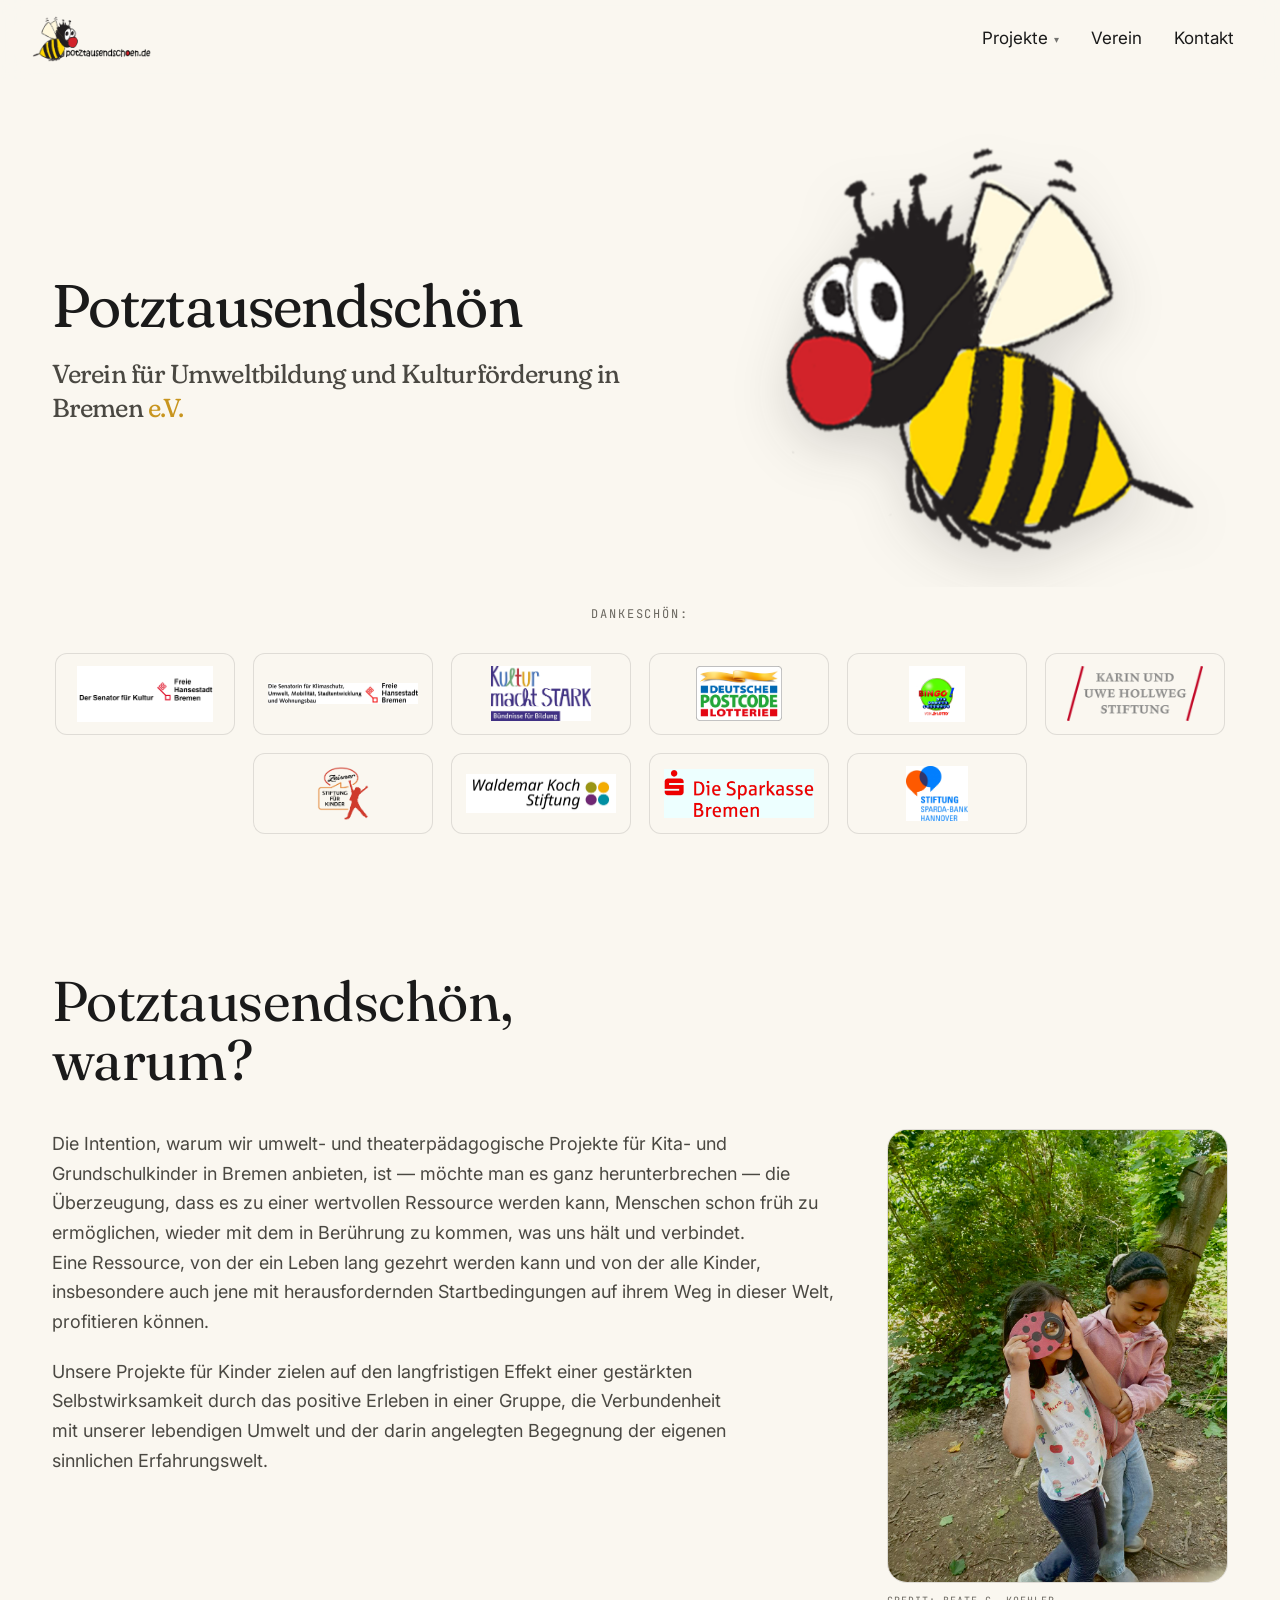
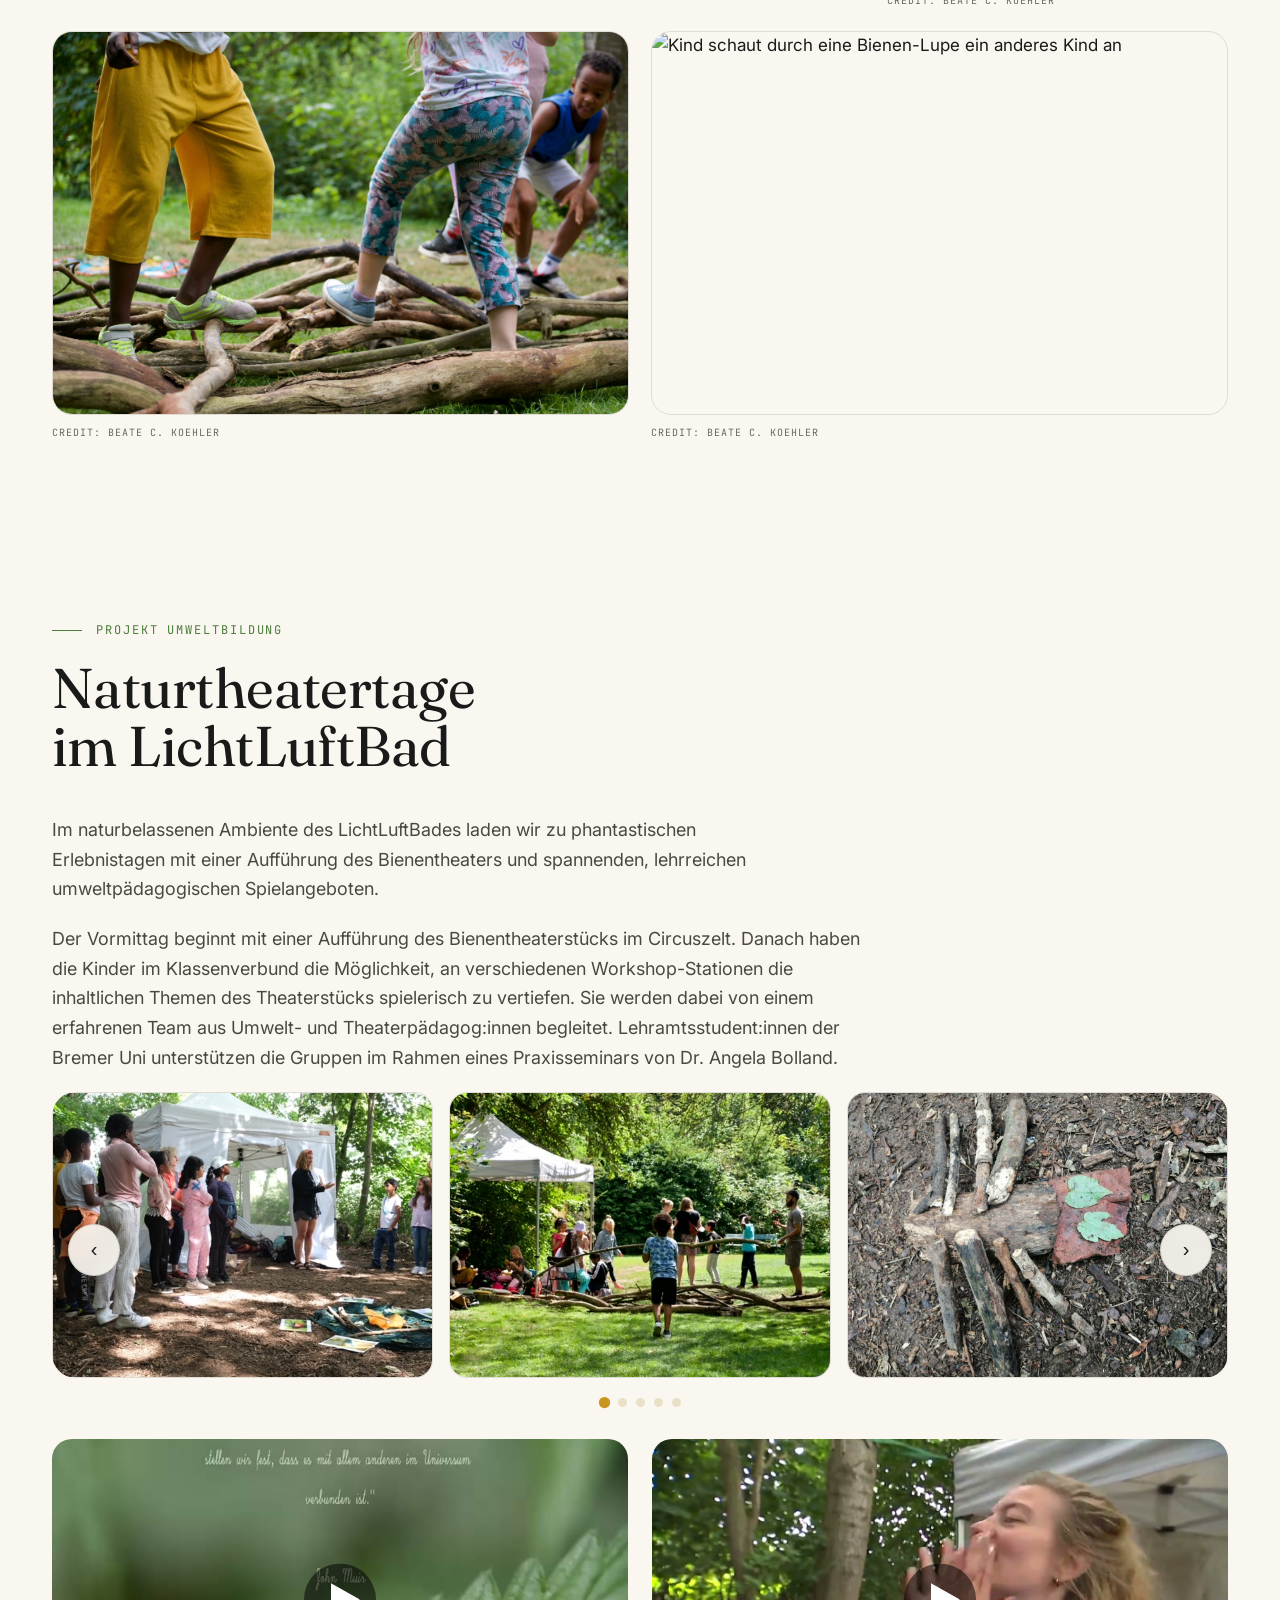
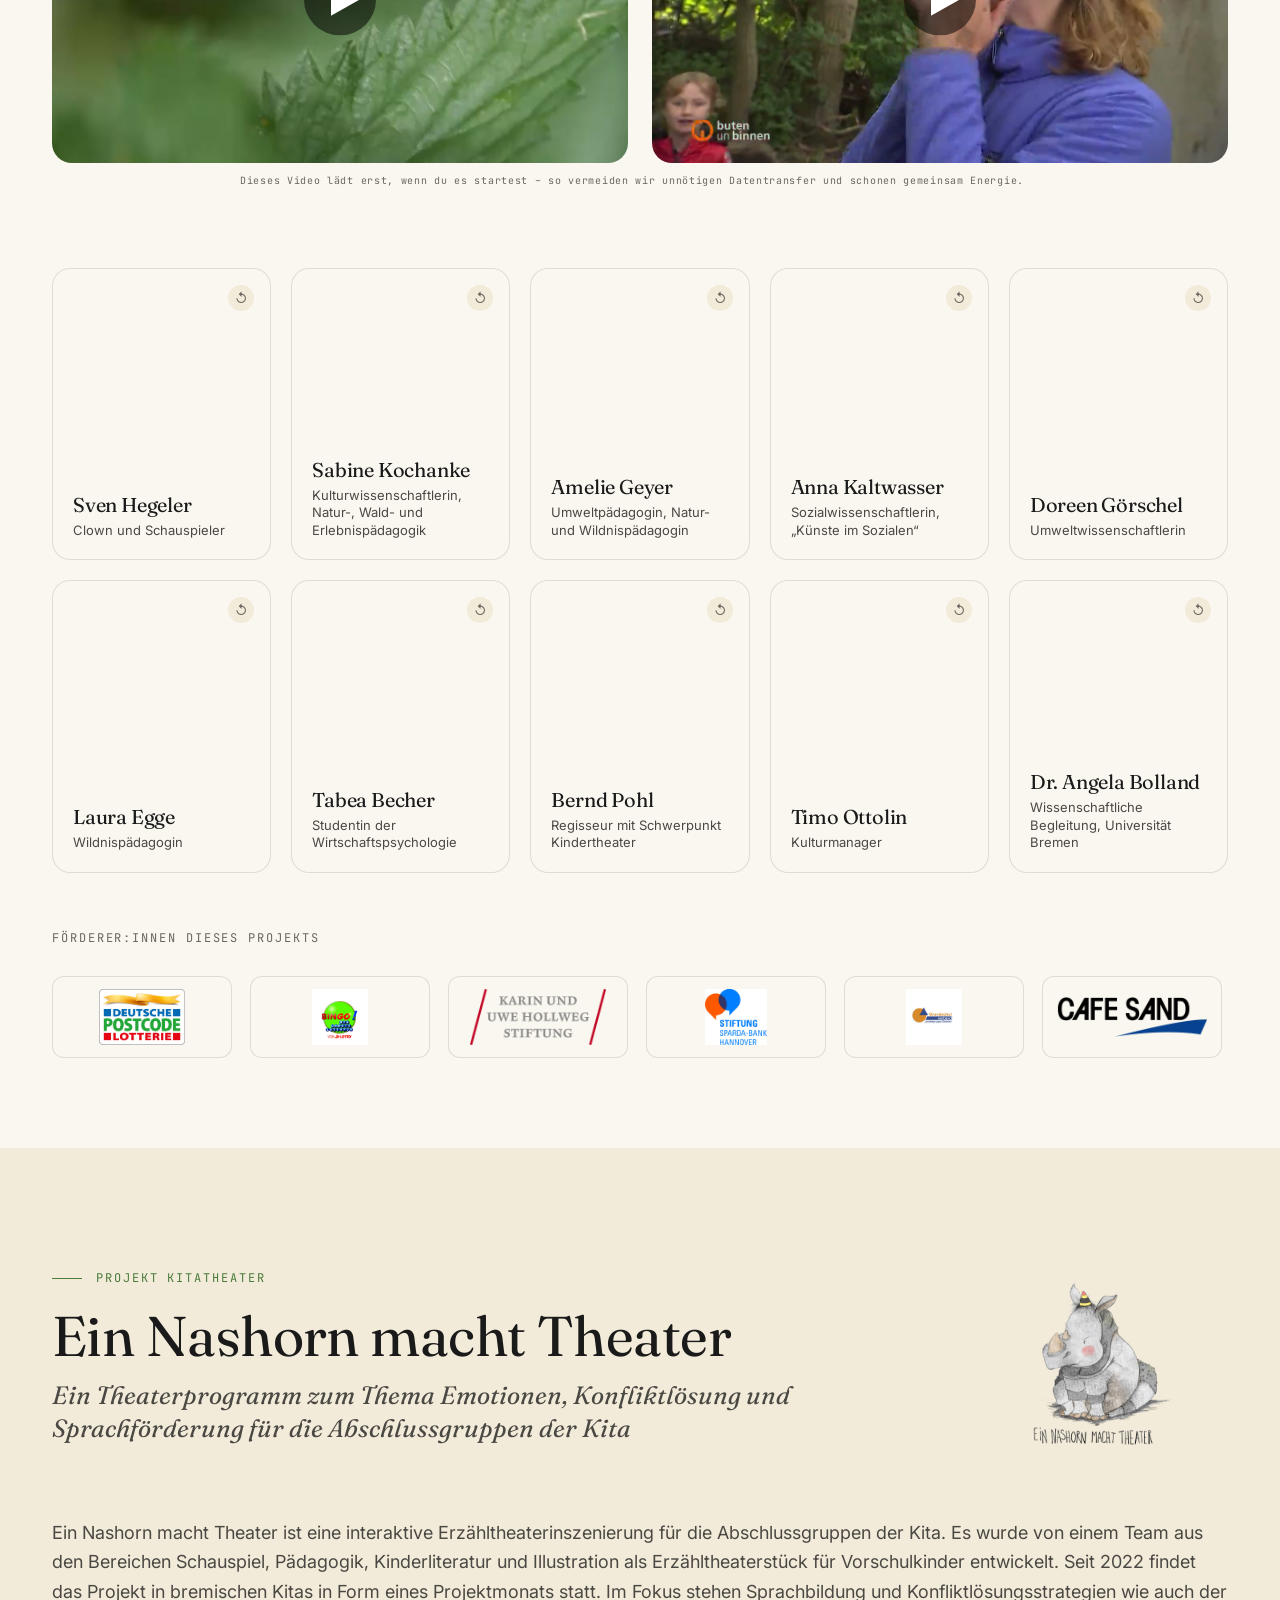
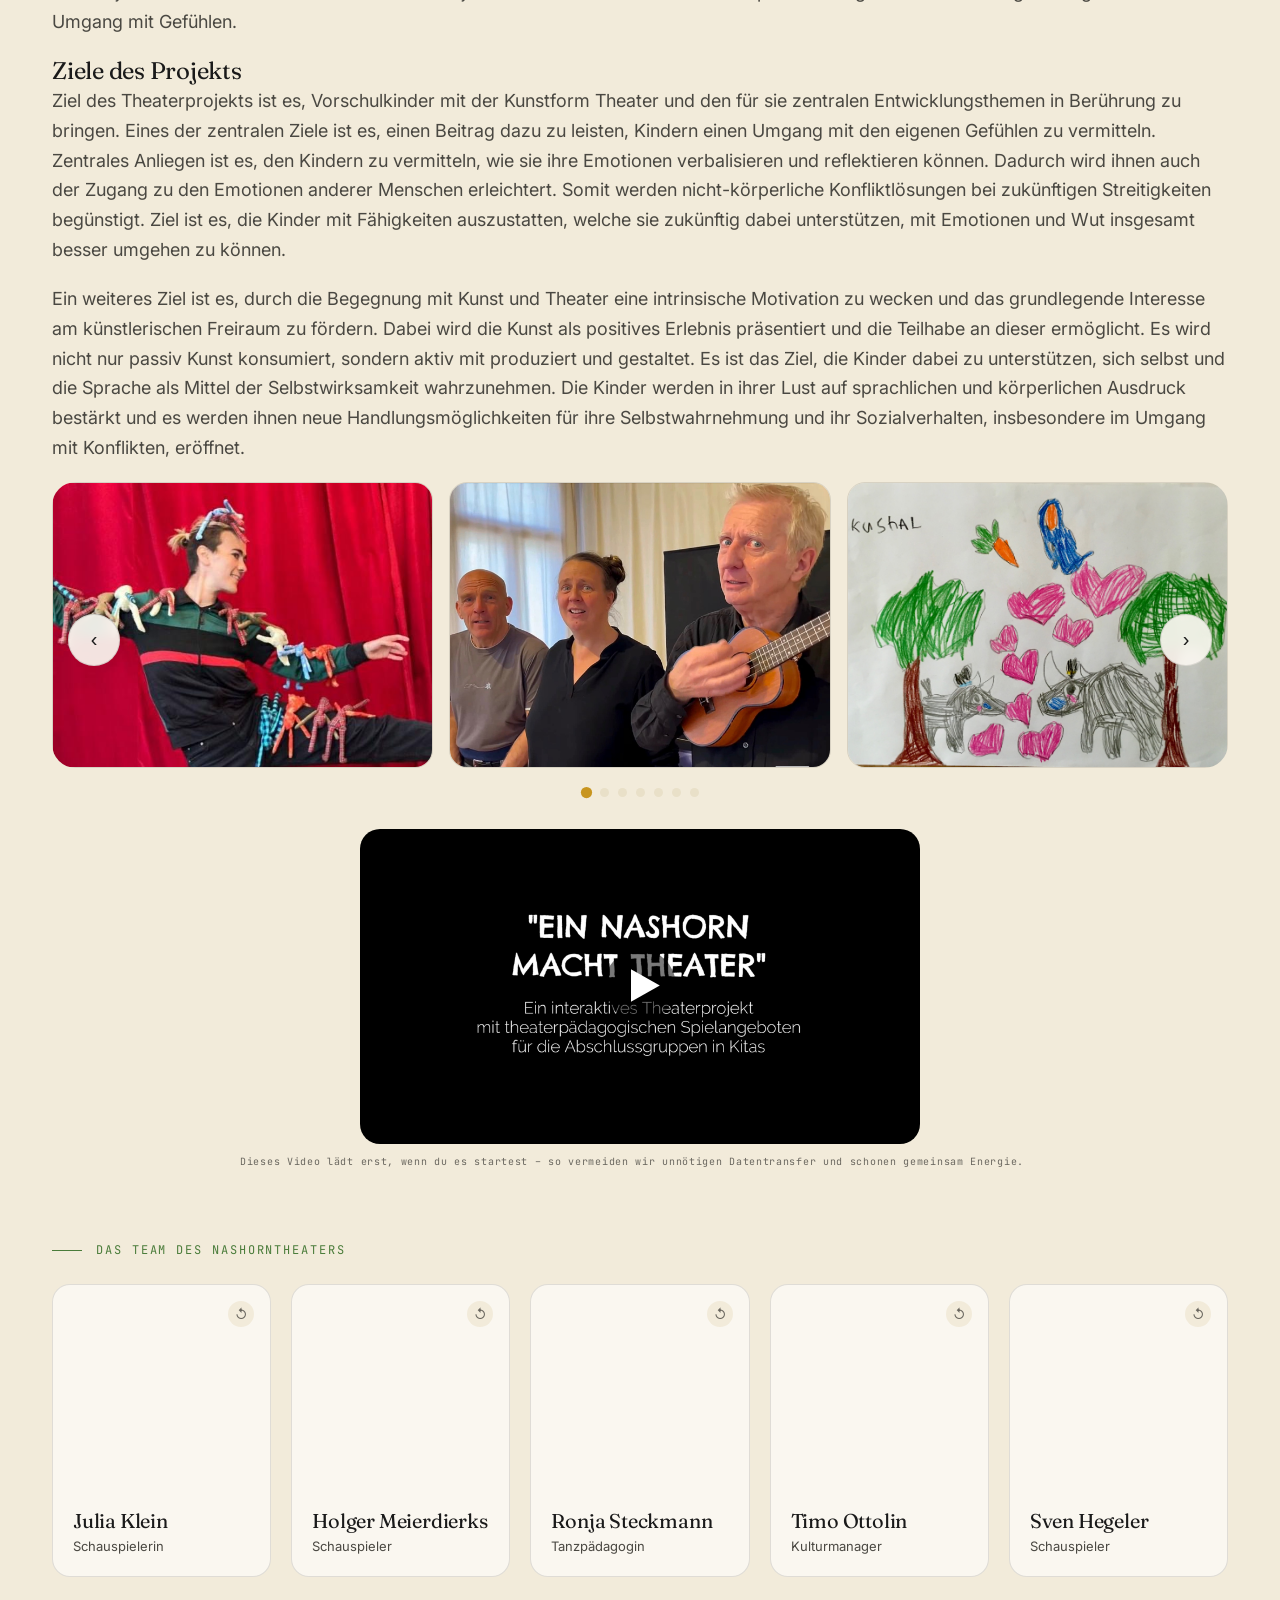
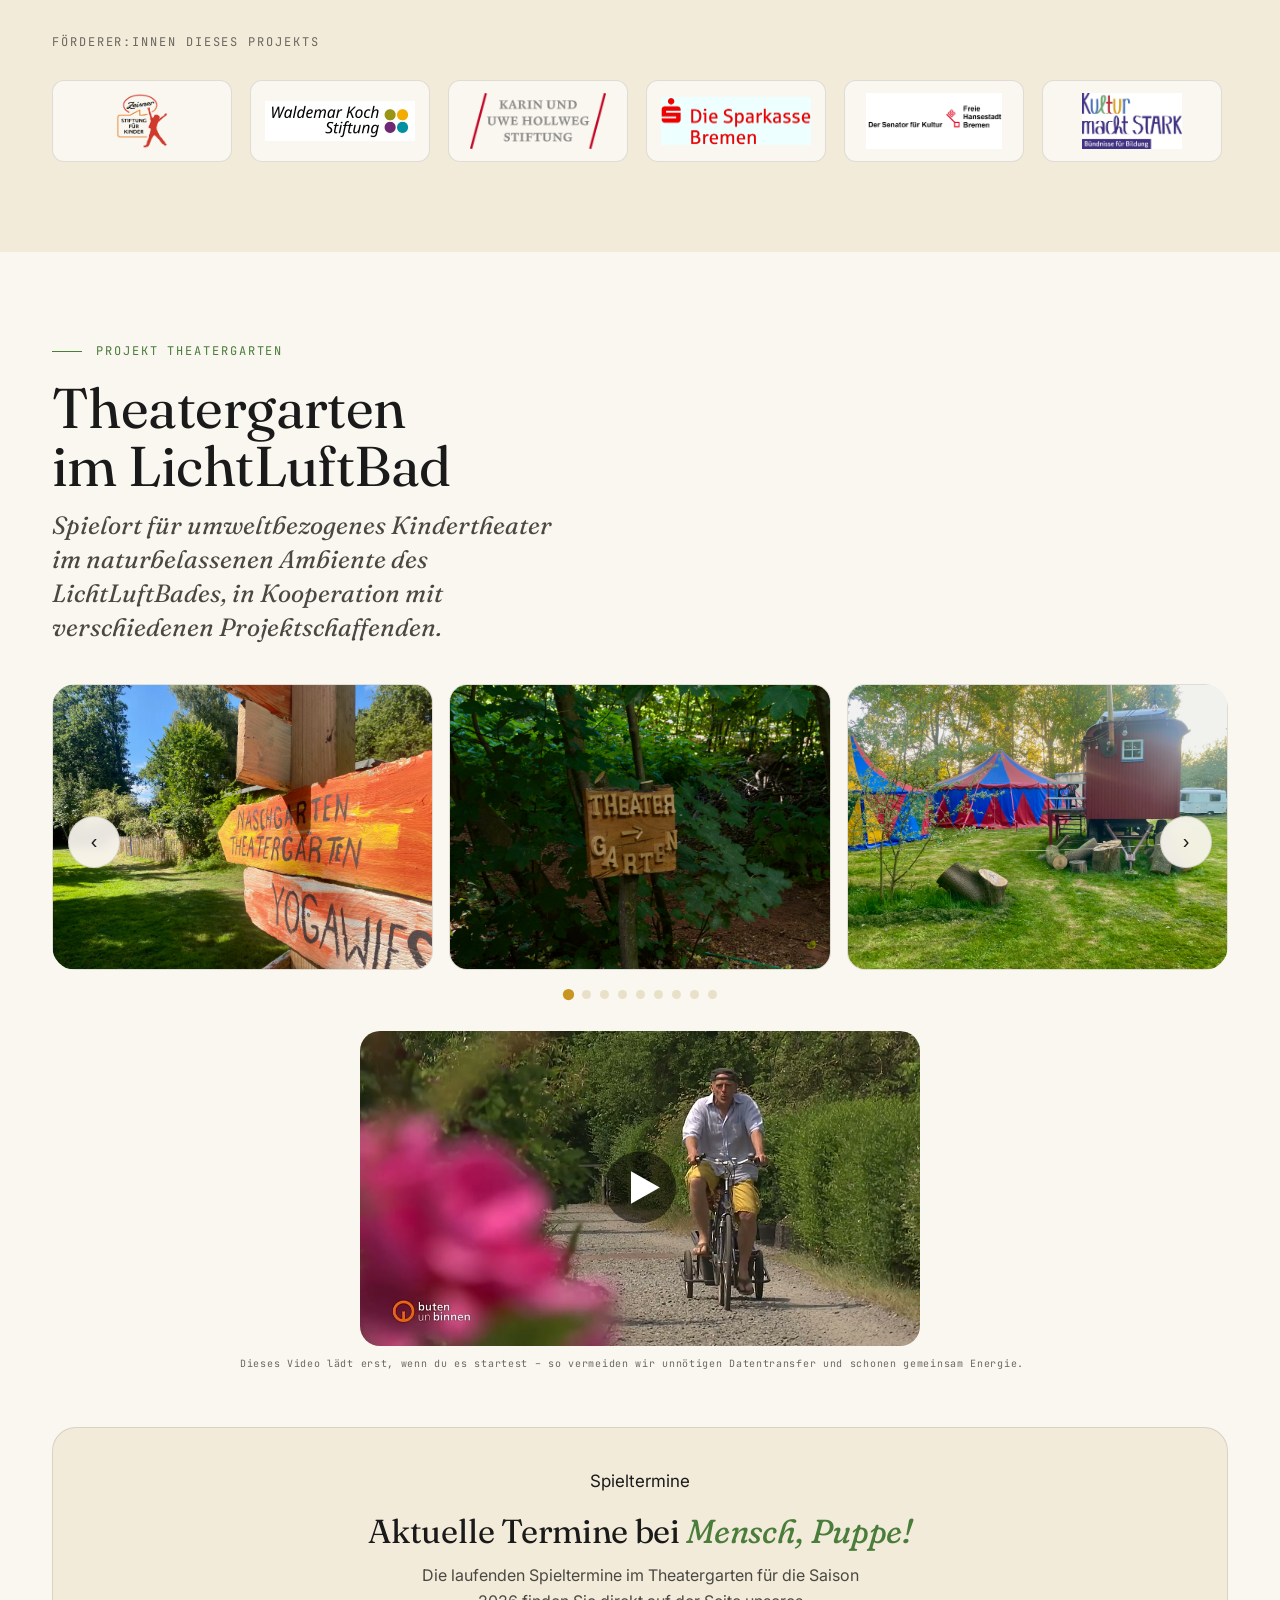
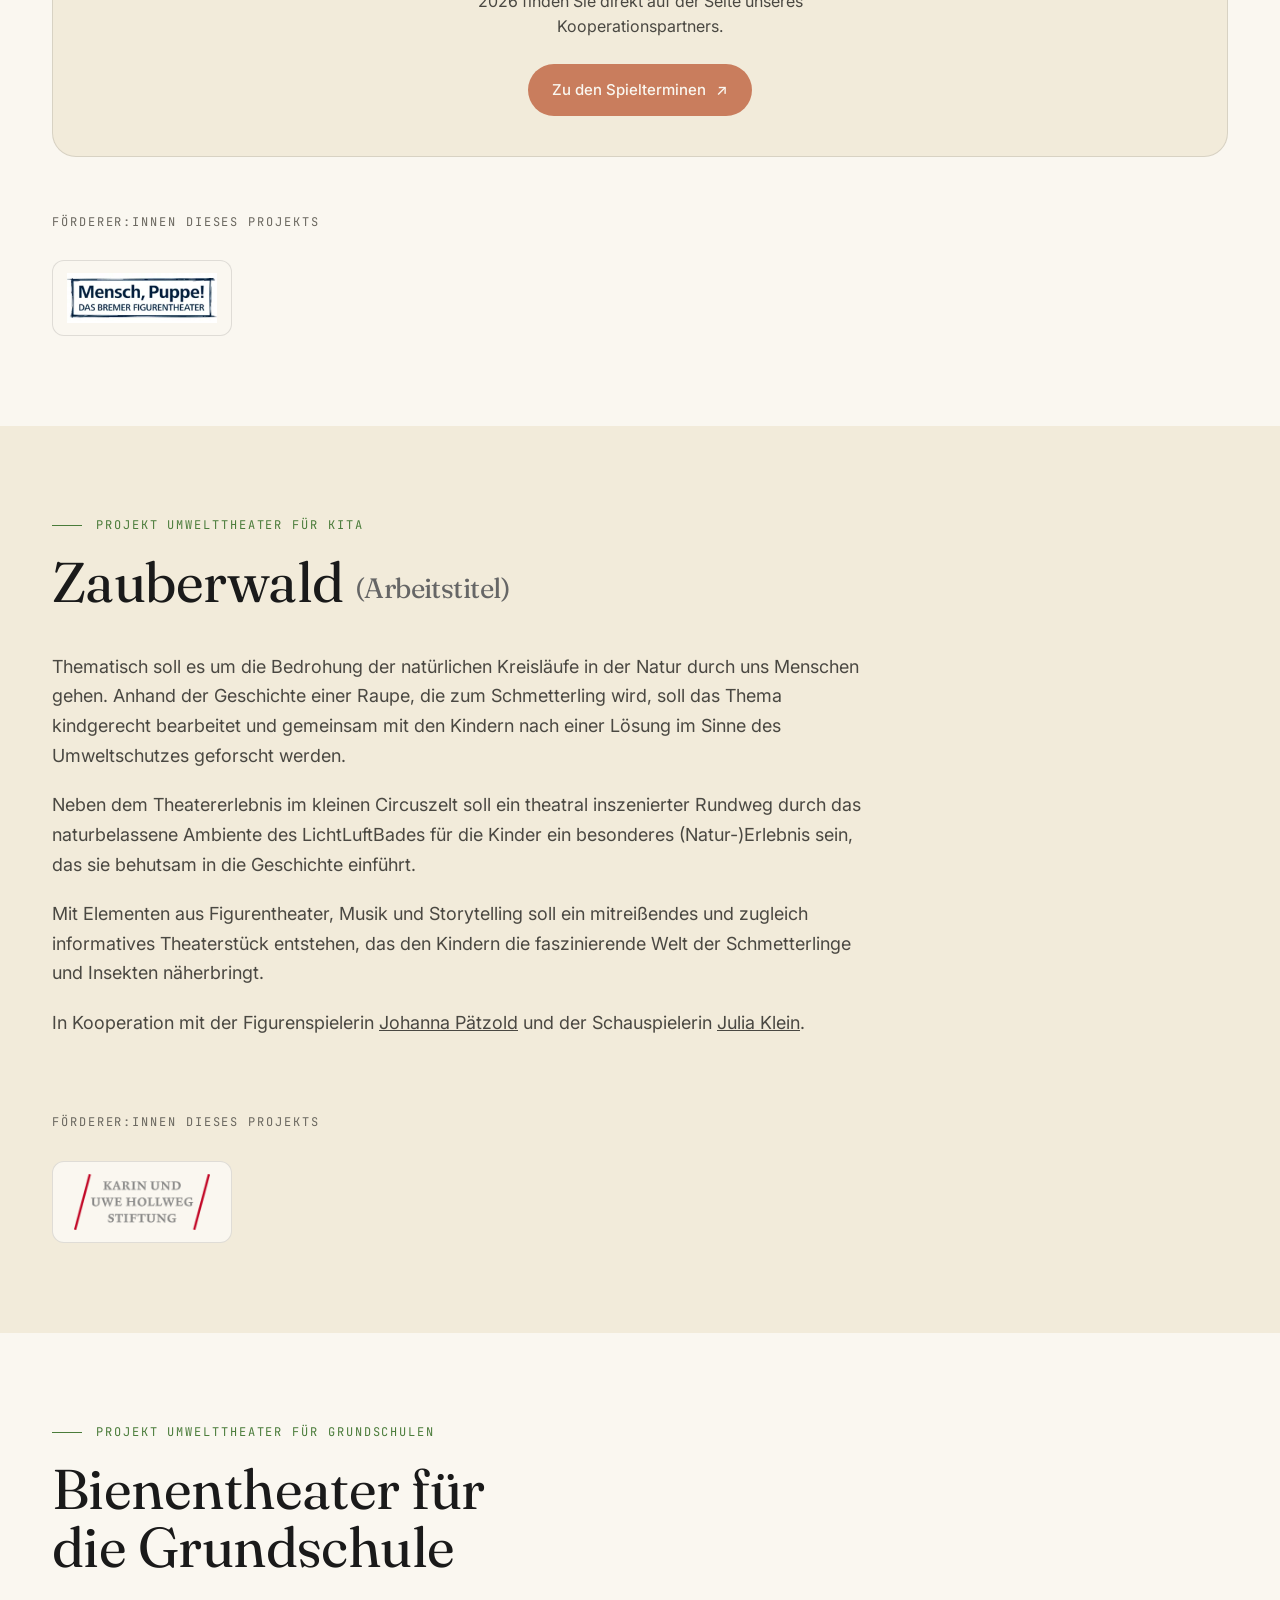
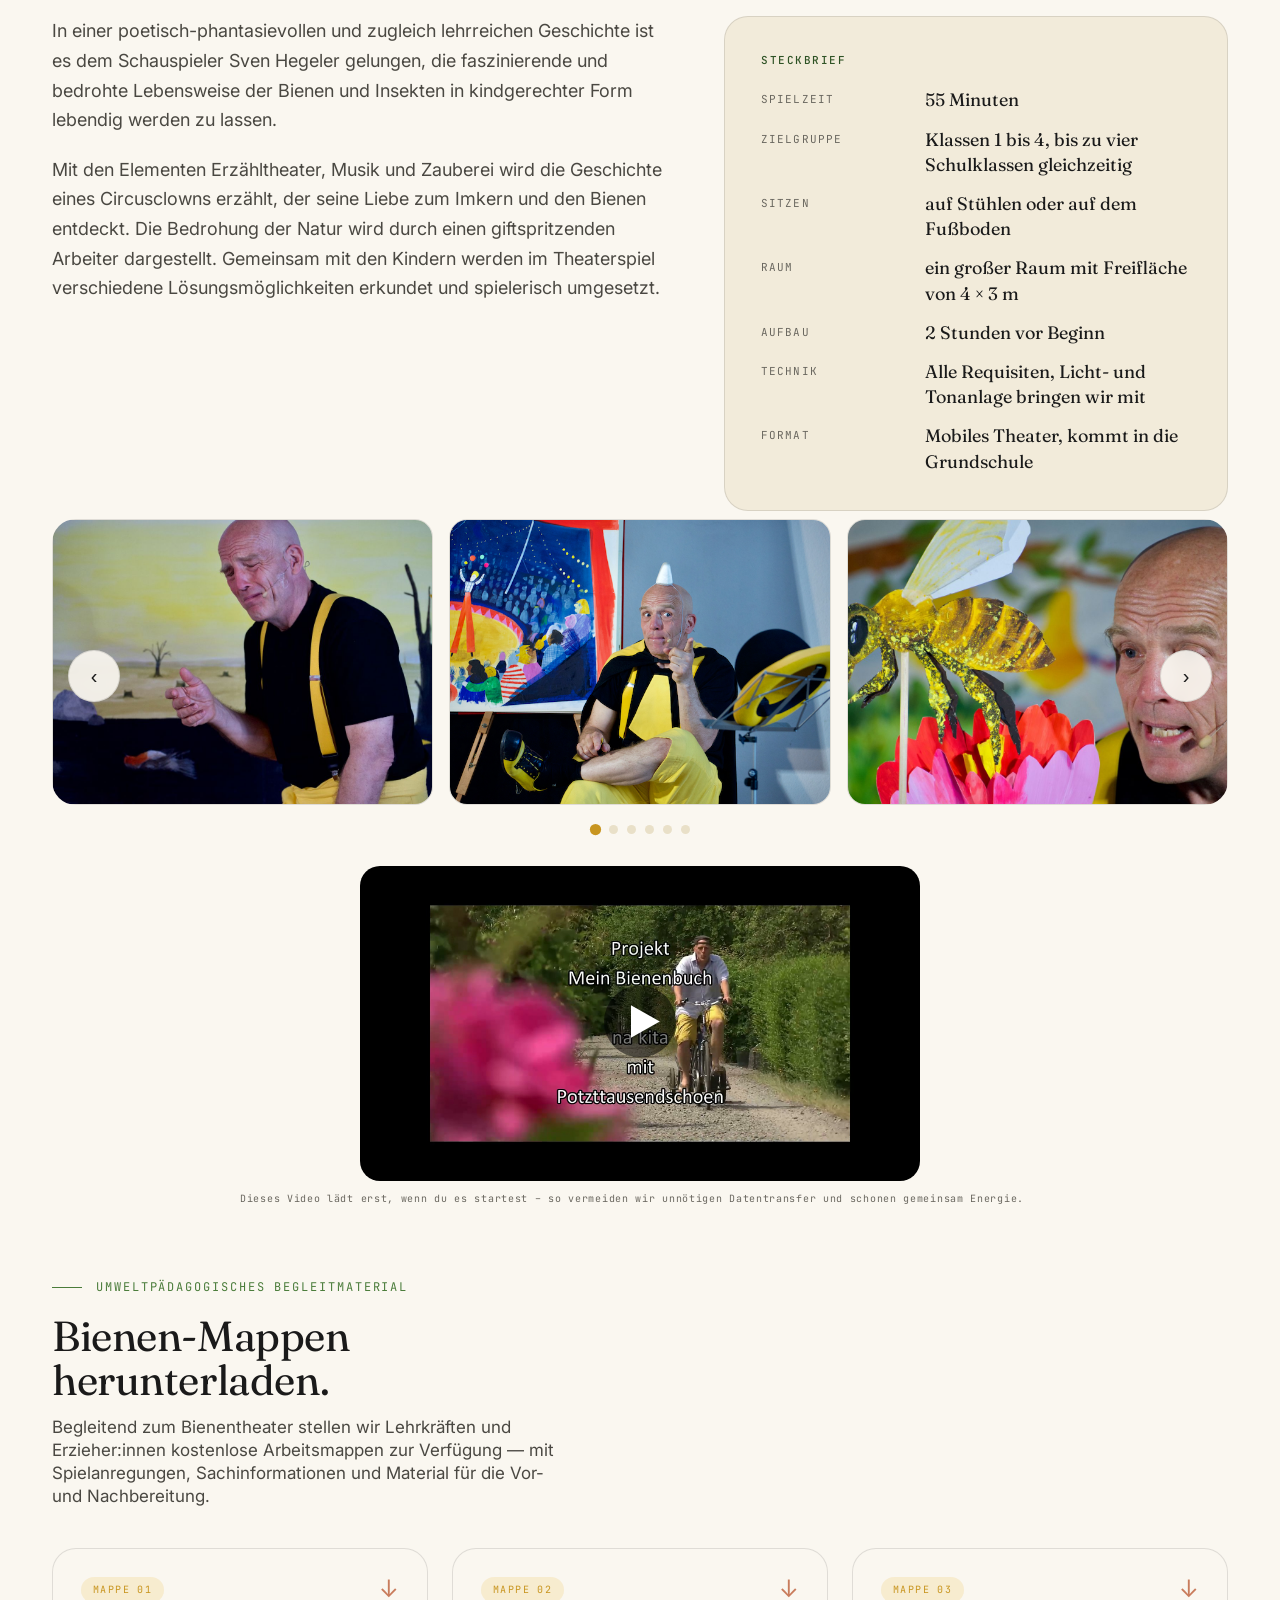
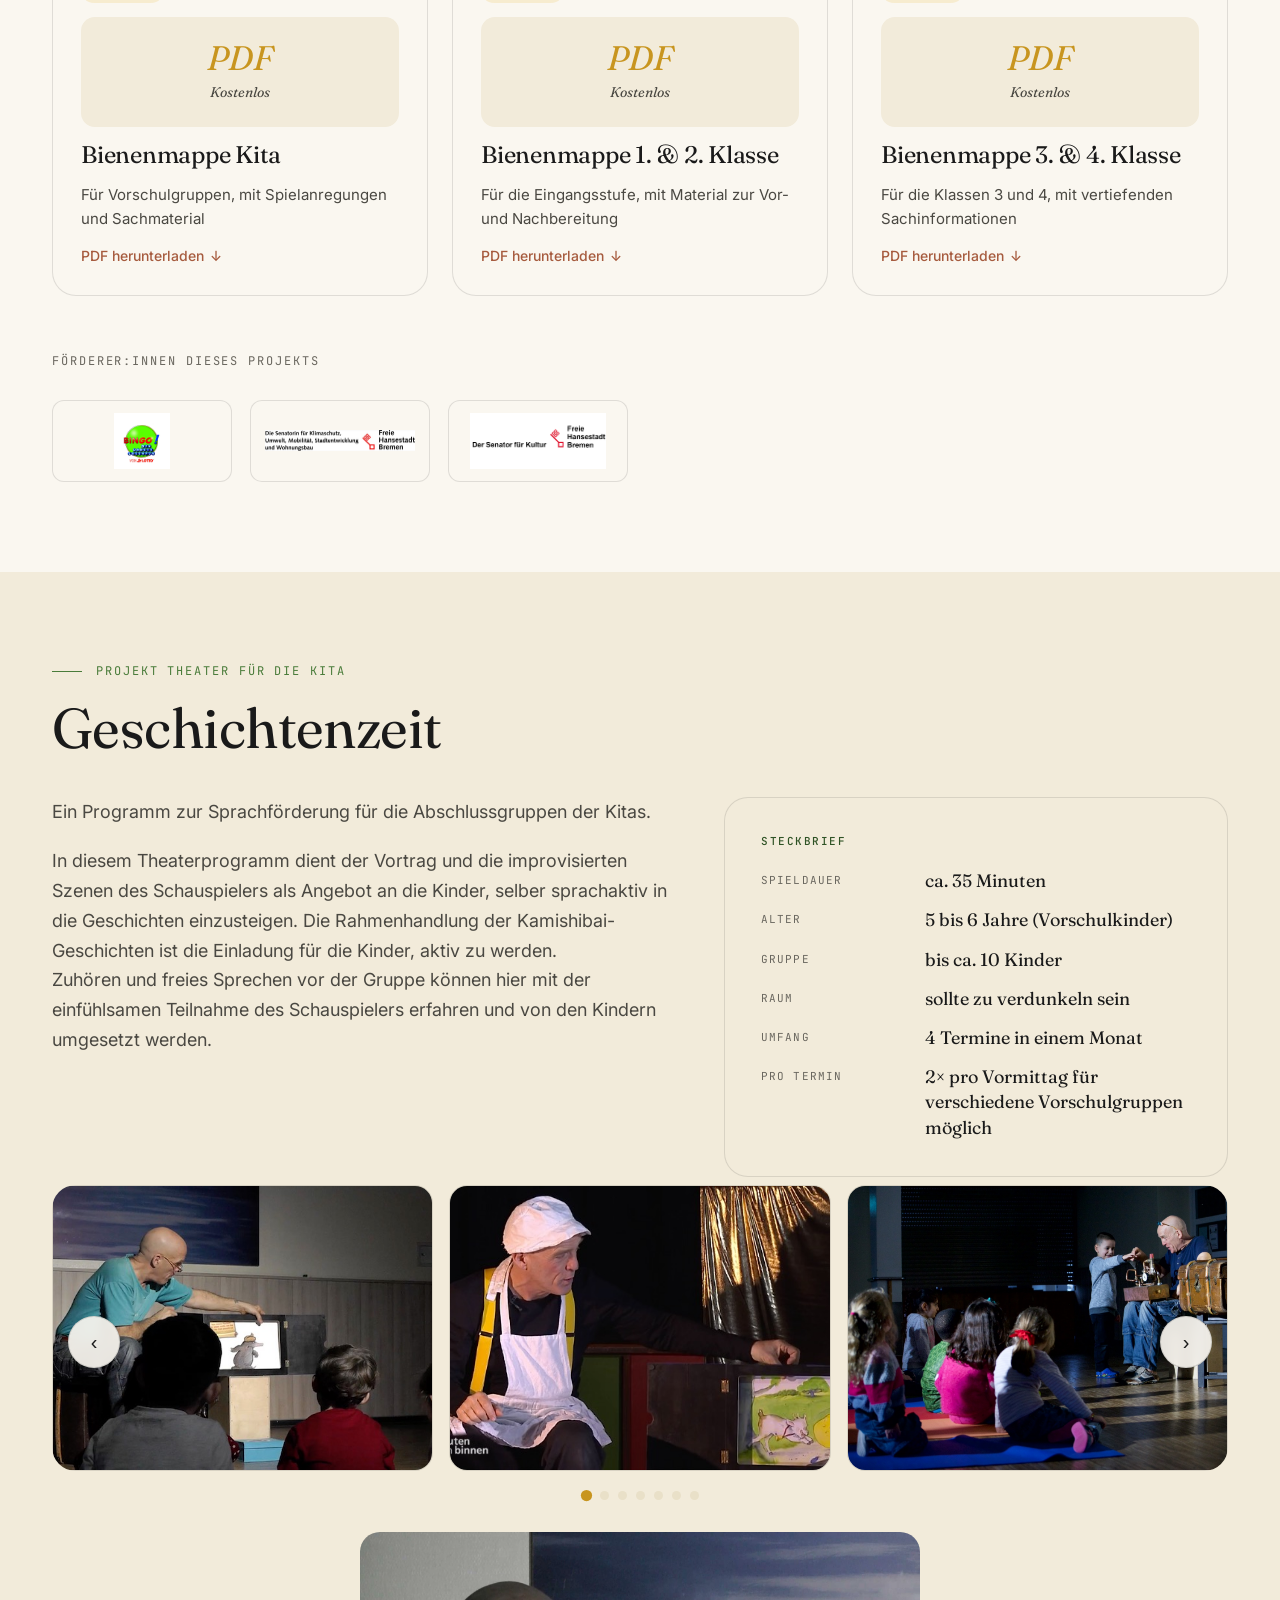
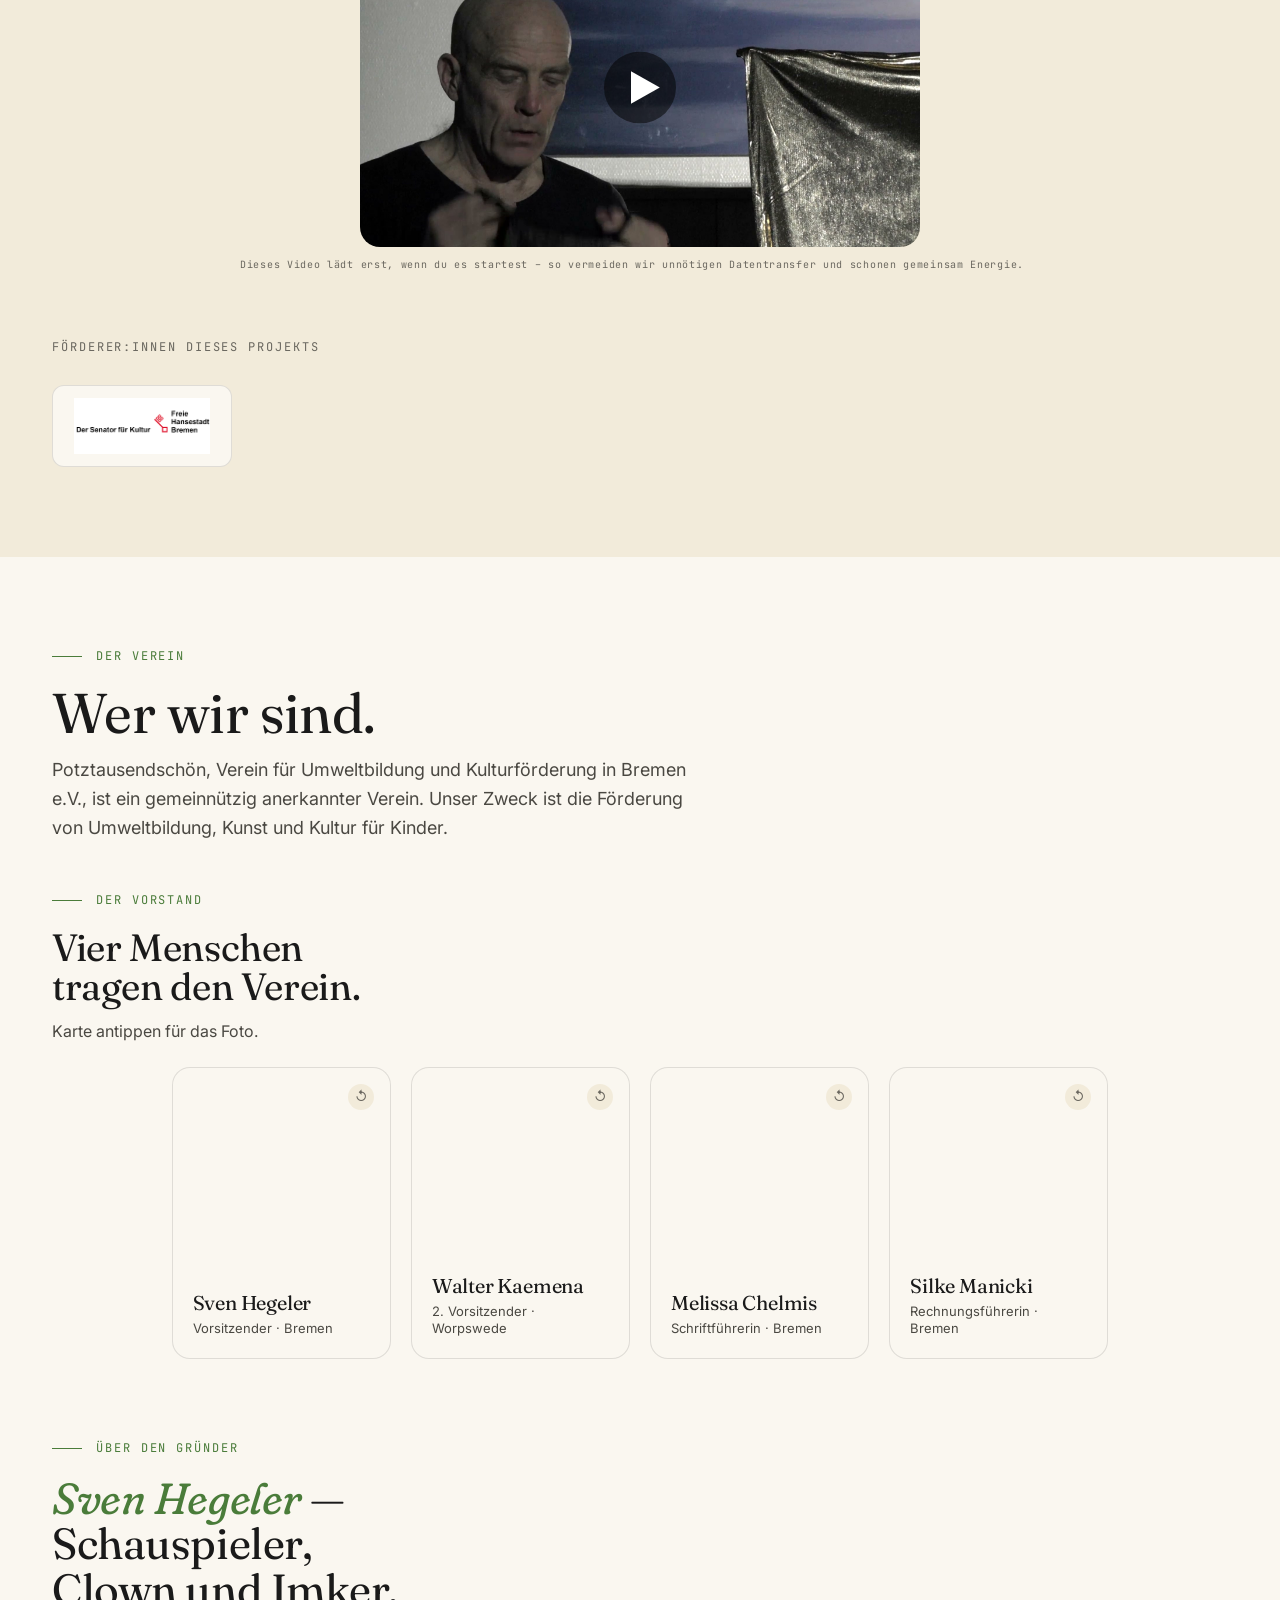
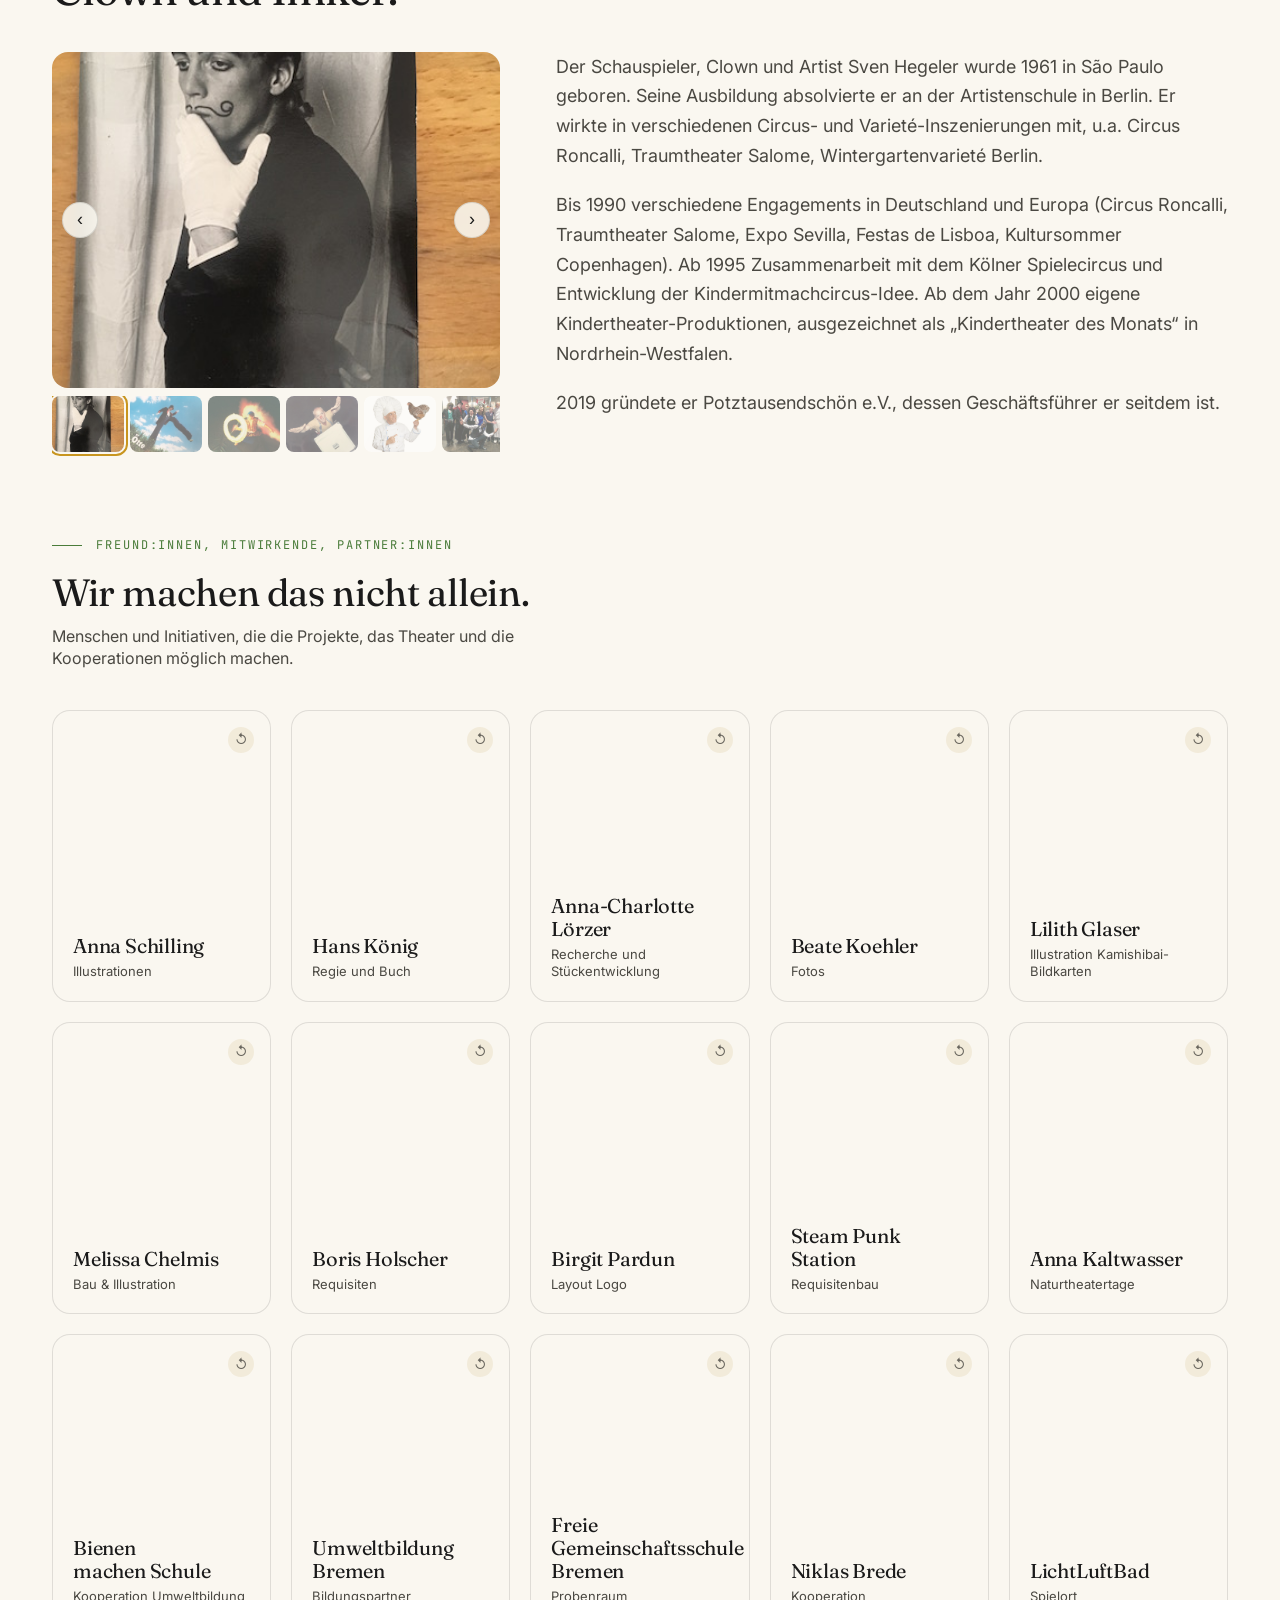
==== commit 65d62864: "Svens Änderungswünsche umgesetzt: Videos, Fotos, Texte - Amelie-Video (Kinder_lernen_die_Natur_kenne" ====
--- a/index.html
+++ b/index.html
@@ -51,7 +51,7 @@
           <a href="#naturtheatertage"><span class="dd-title">Naturtheatertage</span><span class="dd-sub">Umwelttheater für Grundschulen</span></a>
           <a href="#nashorntheater"><span class="dd-title">Ein Nashorn macht Theater</span><span class="dd-sub">Emotionen, Konfliktlösung &amp; Sprachförderung · Kita</span></a>
           <a href="#theatergarten"><span class="dd-title">Theatergarten</span><span class="dd-sub">Spielort im LichtLuftBad</span></a>
-          <a href="#schmetterlinge"><span class="dd-title">Bienenkönigin (Arbeitstitel)</span><span class="dd-sub">Umwelttheater für die Kita</span></a>
+          <a href="#schmetterlinge"><span class="dd-title">Zauberwald</span><span class="dd-sub">Umwelttheater für die Kita</span></a>
           <a href="#bienentheater"><span class="dd-title">Bienentheater</span><span class="dd-sub">Umwelttheater für Grundschulen</span></a>
           <a href="#geschichtenzeit"><span class="dd-title">Geschichtenzeit</span><span class="dd-sub">Projekt Theater für die Kita</span></a>
         </div>
@@ -156,7 +156,7 @@
       <div class="carousel-dots"></div>
     </div>
 
-    <div class="video-row">
+    <div class="video-row two">
       <div class="video-lazy" style="width:100%;border-radius:20px;overflow:hidden;position:relative;background:#111;">
           <img class="video-thumb" src="assets/thumbnails/Naturtheater.jpg" alt="" style="width:100%;display:block;cursor:pointer;aspect-ratio:16/9;object-fit:cover">
           <button class="video-play-btn" aria-label="Video abspielen" style="position:absolute;top:50%;left:50%;transform:translate(-50%,-50%);background:none;border:none;cursor:pointer;padding:0;z-index:2"><svg viewBox="0 0 80 80" xmlns="http://www.w3.org/2000/svg" width="72" height="72"><circle cx="40" cy="40" r="40" fill="rgba(0,0,0,0.52)"/><polygon points="30,22 62,40 30,58" fill="white"/></svg></button>
@@ -164,15 +164,17 @@
             <source data-src="assets/videos/bienentheater/Naturtheater.mp4" type="video/mp4">
           </video>
         </div>
+      <div class="video-lazy" style="width:100%;border-radius:20px;overflow:hidden;position:relative;background:#111;">
+          <img class="video-thumb" src="assets/thumbnails/Kinder_lernen_die_Natur_kennen.jpg" alt="" style="width:100%;display:block;cursor:pointer;aspect-ratio:16/9;object-fit:cover">
+          <button class="video-play-btn" aria-label="Video abspielen" style="position:absolute;top:50%;left:50%;transform:translate(-50%,-50%);background:none;border:none;cursor:pointer;padding:0;z-index:2"><svg viewBox="0 0 80 80" xmlns="http://www.w3.org/2000/svg" width="72" height="72"><circle cx="40" cy="40" r="40" fill="rgba(0,0,0,0.52)"/><polygon points="30,22 62,40 30,58" fill="white"/></svg></button>
+          <video preload="none" loading="lazy" style="width:100%;display:none">
+            <source data-src="assets/videos/bienentheater/Kinder_lernen_die_Natur_kennen.mp4" type="video/mp4">
+          </video>
+        </div>
     </div>
   </div>
 
   <div class="container" style="margin-top:80px">
-    <div class="prog-head">
-      <div class="kicker">Das Team der Naturtheatertage</div>
-      <h2 style="font-size:clamp(28px,3.4vw,42px)">Wer mit den Kindern an die Stationen geht.</h2>
-      <div class="prog-sub" style="font-style:normal;font-family:'Inter',sans-serif;font-size:17px">Ein Team aus Umwelt- und Theaterpädagog:innen, Wissenschaftler:innen und Studierenden begleitet die Kinder durch den Tag. (Karte antippen für das Foto.)</div>
-    </div>
     <div class="team-grid team-grid--5">
       <div class="flip"><div class="flip-inner"><div class="flip-face flip-front"><span class="hint">↺</span><h4>Sven Hegeler</h4><div class="role">Clown und Schauspieler</div></div><div class="flip-face flip-back"><img src="assets/bilder_bienentheater/sven_hegeler_clown.jpg" alt="Sven Hegeler" style="position:absolute;inset:0;width:100%;height:100%;object-fit:cover"></div></div></div>
       <div class="flip"><div class="flip-inner"><div class="flip-face flip-front"><span class="hint">↺</span><h4>Sabine Kochanke</h4><div class="role">Kulturwissenschaftlerin, Natur-, Wald- und Erlebnispädagogik</div></div><div class="flip-face flip-back" style="background:var(--cream);display:flex;align-items:center;justify-content:center"><img src="assets/logo-biene.png" alt="Sabine Kochanke" style="width:55%;height:auto;opacity:0.35"></div></div></div>
@@ -223,12 +225,7 @@
         <div class="carousel-slide"><img class="cphoto" src="assets/bilder_bienentheater/nashorn_puppen.jpg" alt="Ein Nashorn macht Theater – Performerin mit Puppen" loading="lazy" /></div>
         <div class="carousel-slide"><img class="cphoto" src="assets/bilder_bienentheater/nashorn_team_probe.jpg" alt="Ein Nashorn macht Theater – Team" loading="lazy" /></div>
         <div class="carousel-slide"><img class="cphoto" src="assets/bilder_bienentheater/nashorn_zeichnung_kushal.jpg" alt="Kinderzeichnung – Nashorn mit Herzen" loading="lazy" /></div>
-        <div class="carousel-slide"><img class="cphoto" src="assets/nashorn-buehne.jpeg" alt="Ein Nashorn macht Theater" loading="lazy" /></div>
         <div class="carousel-slide"><img class="cphoto" src="assets/bilder_bienentheater/theater_oette.jpg" alt="Theater Oette" loading="lazy" /></div>
-        <div class="carousel-slide"><img class="cphoto" src="assets/bilder_bienentheater/bienentheater_bremen_1.jpg" alt="Aufführung" loading="lazy" /></div>
-        <div class="carousel-slide"><img class="cphoto" src="assets/bilder_bienentheater/bienentheater_bremen_11.jpg" alt="Aufführung" loading="lazy" /></div>
-        <div class="carousel-slide"><img class="cphoto" src="assets/bilder_bienentheater/bienentheater_bremen_10.jpg" alt="Aufführung" loading="lazy" /></div>
-        <div class="carousel-slide"><img class="cphoto" src="assets/bilder_bienentheater/bienenpalast_4.jpg" alt="Illustration Bienenwiese" loading="lazy" /></div>
         <div class="carousel-slide"><img class="cphoto" src="assets/bilder_bienentheater/nashorn_icon_kopie.png" alt="Nashorn Illustration" loading="lazy" /></div>
         <div class="carousel-slide"><img class="cphoto" src="assets/bilder_bienentheater/49B4D114-C3FF-4595-8A86-9AA7106FD5D2.jpeg" alt="Nashorntheater" loading="lazy" /></div>
         <div class="carousel-slide"><img class="cphoto" src="assets/bilder_bienentheater/kampf_kind.jpg" alt="Nashorntheater – Kampf Kind" loading="lazy" /></div>
@@ -258,7 +255,7 @@
       <div class="flip"><div class="flip-inner"><div class="flip-face flip-front"><span class="hint">↺</span><h4>Holger Meierdierks</h4><div class="role">Schauspieler</div></div><div class="flip-face flip-back"><img src="assets/bilder_bienentheater/holgermeierdirks.png" alt="Holger Meierdierks" style="position:absolute;inset:0;width:100%;height:100%;object-fit:cover"></div></div></div>
       <div class="flip"><div class="flip-inner"><div class="flip-face flip-front"><span class="hint">↺</span><h4>Ronja Steckmann</h4><div class="role">Tanzpädagogin</div></div><div class="flip-face flip-back"><img src="assets/bilder_bienentheater/ronja.jpg" alt="Ronja Steckmann" style="position:absolute;inset:0;width:100%;height:100%;object-fit:cover"></div></div></div>
 <div class="flip"><div class="flip-inner"><div class="flip-face flip-front"><span class="hint">↺</span><h4>Timo Ottolin</h4><div class="role">Kulturmanager</div></div><div class="flip-face flip-back"><img src="assets/bilder_bienentheater/timo_ottolin.jpg" alt="Timo Ottolin" style="position:absolute;inset:0;width:100%;height:100%;object-fit:cover"></div></div></div>
-      <div class="flip"><div class="flip-inner"><div class="flip-face flip-front"><span class="hint">↺</span><h4>Sven Hegeler</h4><div class="role">Schauspieler</div></div><div class="flip-face flip-back"><img src="assets/bilder_bienentheater/sven_hegeler_clown.jpg" alt="Sven Hegeler" style="position:absolute;inset:0;width:100%;height:100%;object-fit:cover"></div></div></div>
+      <div class="flip"><div class="flip-inner"><div class="flip-face flip-front"><span class="hint">↺</span><h4>Sven Hegeler</h4><div class="role">Schauspieler</div></div><div class="flip-face flip-back"><img src="assets/bilder_bienentheater/sven_hegeler_nashorn.jpg" alt="Sven Hegeler" style="position:absolute;inset:0;width:100%;height:100%;object-fit:cover"></div></div></div>
     </div>
 
     <div class="sponsors sponsors--prog" style="padding:56px 0 0">
@@ -304,10 +301,10 @@
 
     <div class="video-row">
       <div class="video-lazy" style="width:100%;border-radius:20px;overflow:hidden;position:relative;background:#111;">
-          <img class="video-thumb" src="assets/thumbnails/Kinder_lernen_die_Natur_kennen.jpg" alt="" style="width:100%;display:block;cursor:pointer;aspect-ratio:16/9;object-fit:cover">
+          <img class="video-thumb" src="assets/thumbnails/buten_un_binnen.jpg" alt="" style="width:100%;display:block;cursor:pointer;aspect-ratio:16/9;object-fit:cover">
           <button class="video-play-btn" aria-label="Video abspielen" style="position:absolute;top:50%;left:50%;transform:translate(-50%,-50%);background:none;border:none;cursor:pointer;padding:0;z-index:2"><svg viewBox="0 0 80 80" xmlns="http://www.w3.org/2000/svg" width="72" height="72"><circle cx="40" cy="40" r="40" fill="rgba(0,0,0,0.52)"/><polygon points="30,22 62,40 30,58" fill="white"/></svg></button>
           <video preload="none" loading="lazy" style="width:100%;display:none">
-            <source data-src="assets/videos/bienentheater/Kinder_lernen_die_Natur_kennen.mp4" type="video/mp4">
+            <source data-src="assets/videos/bienentheater/buten_un_binnen.mp4" type="video/mp4">
           </video>
         </div>
     </div>
@@ -332,7 +329,7 @@
   <div class="container">
     <div class="prog-head" style="max-width:54ch">
       <div class="kicker">Projekt Umwelttheater für Kita</div>
-      <h2>Bienenkönigin <span style="font-size:0.5em;color:#666;font-weight:400;vertical-align:middle">(Arbeitstitel)</span></h2>
+      <h2>Zauberwald <span style="font-size:0.5em;color:#666;font-weight:400;vertical-align:middle">(Arbeitstitel)</span></h2>
     </div>
 
     <div class="prose" style="max-width:74ch;margin-bottom:8px">
@@ -393,14 +390,7 @@
       <div class="carousel-dots"></div>
     </div>
 
-    <div class="video-row two">
-      <div class="video-lazy" style="width:100%;border-radius:20px;overflow:hidden;position:relative;background:#111;">
-          <img class="video-thumb" src="assets/thumbnails/buten_un_binnen.jpg" alt="" style="width:100%;display:block;cursor:pointer;aspect-ratio:16/9;object-fit:cover">
-          <button class="video-play-btn" aria-label="Video abspielen" style="position:absolute;top:50%;left:50%;transform:translate(-50%,-50%);background:none;border:none;cursor:pointer;padding:0;z-index:2"><svg viewBox="0 0 80 80" xmlns="http://www.w3.org/2000/svg" width="72" height="72"><circle cx="40" cy="40" r="40" fill="rgba(0,0,0,0.52)"/><polygon points="30,22 62,40 30,58" fill="white"/></svg></button>
-          <video preload="none" loading="lazy" style="width:100%;display:none">
-            <source data-src="assets/videos/bienentheater/buten_un_binnen.mp4" type="video/mp4">
-          </video>
-        </div>
+    <div class="video-row">
       <div class="video-lazy" style="width:100%;border-radius:20px;overflow:hidden;position:relative;background:#111;">
           <img class="video-thumb" src="assets/thumbnails/Mein_Bienenbuch.jpg" alt="" style="width:100%;display:block;cursor:pointer;aspect-ratio:16/9;object-fit:cover">
           <button class="video-play-btn" aria-label="Video abspielen" style="position:absolute;top:50%;left:50%;transform:translate(-50%,-50%);background:none;border:none;cursor:pointer;padding:0;z-index:2"><svg viewBox="0 0 80 80" xmlns="http://www.w3.org/2000/svg" width="72" height="72"><circle cx="40" cy="40" r="40" fill="rgba(0,0,0,0.52)"/><polygon points="30,22 62,40 30,58" fill="white"/></svg></button>
@@ -552,6 +542,9 @@
           <img class="filmstrip-thumb" src="assets/bilder_bienentheater/bienentheater_bremen_2.jpg" alt="Sven Hegeler – Bienentheater Bremen" />
           <img class="filmstrip-thumb" src="assets/bilder_bienentheater/bienentheater_bremen_5.jpg" alt="Sven Hegeler – Bienentheater Bremen" />
           <img class="filmstrip-thumb" src="assets/bilder_bienentheater/bienentheater_bremen_11.jpg" alt="Sven Hegeler – Bienentheater Bremen" />
+          <img class="filmstrip-thumb" src="assets/bilder_bienentheater/bienentheater_bremen_3.jpg" alt="Sven Hegeler – Koch mit Huhn" />
+          <img class="filmstrip-thumb" src="assets/bilder_bienentheater/bienentheater_bremen_1.jpg" alt="Sven Hegeler – Varieté" />
+          <img class="filmstrip-thumb" src="assets/bilder_bienentheater/bienentheater_bremen_9.jpg" alt="Sven Hegeler – Zwei Feuerwehrmänner im Bett" />
           <img class="filmstrip-thumb" src="assets/bilder_bienentheater/feuer.jpg" alt="Sven Hegeler – Feuer" />
           <img class="filmstrip-thumb" src="assets/bilder_bienentheater/GauklerBall2.jpg" alt="Sven Hegeler – Gaukler" />
           <img class="filmstrip-thumb" src="assets/bilder_bienentheater/oette_1985_1.jpg" alt="Sven Hegeler – Oette 1985" />
@@ -570,7 +563,7 @@
     <div class="prog-head">
       <div class="kicker">Freund:innen, Mitwirkende, Partner:innen</div>
       <h2 style="font-size:clamp(26px,3vw,38px)">Wir machen das nicht allein.</h2>
-      <div class="prog-sub" style="font-style:normal;font-family:'Inter',sans-serif;font-size:16px">Menschen und Initiativen, die das Theater, die Mappen und die Kooperationen erst möglich machen.</div>
+      <div class="prog-sub" style="font-style:normal;font-family:'Inter',sans-serif;font-size:16px">Menschen und Initiativen, die die Projekte, das Theater und die Kooperationen möglich machen.</div>
     </div>
     <div class="team-grid team-grid--5">
       <div class="flip"><div class="flip-inner"><div class="flip-face flip-front"><span class="hint">↺</span><h4>Anna Schilling</h4><div class="role">Illustrationen</div></div><div class="flip-face flip-back"><img src="assets/bilder_bienentheater/anna_schilling.jpg" alt="Anna Schilling" style="position:absolute;inset:0;width:100%;height:100%;object-fit:cover"><a href="https://annaschilling.de/" target="_blank" rel="noopener noreferrer" onclick="event.stopPropagation()" style="position:absolute;bottom:0;left:0;right:0;z-index:2;padding:10px 14px;background:rgba(26,26,26,0.68);color:rgba(250,247,240,0.92);font-family:'Inter',sans-serif;font-size:12px;text-align:center;text-decoration:none;letter-spacing:0.04em">annaschilling.de ↗</a></div></div></div>
@@ -580,14 +573,15 @@
       <div class="flip"><div class="flip-inner"><div class="flip-face flip-front"><span class="hint">↺</span><h4>Lilith Glaser</h4><div class="role">Illustration Kamishibai-Bildkarten</div></div><div class="flip-face flip-back"><img src="assets/bilder_bienentheater/lilithglaser.jpeg" alt="Lilith Glaser" style="position:absolute;inset:0;width:100%;height:100%;object-fit:cover"><a href="https://www.lilithglaserillustrations.com/" target="_blank" rel="noopener noreferrer" onclick="event.stopPropagation()" style="position:absolute;bottom:0;left:0;right:0;z-index:2;padding:10px 14px;background:rgba(26,26,26,0.68);color:rgba(250,247,240,0.92);font-family:'Inter',sans-serif;font-size:12px;text-align:center;text-decoration:none;letter-spacing:0.04em">lilithglaserillustrations.com ↗</a></div></div></div>
       <div class="flip"><div class="flip-inner"><div class="flip-face flip-front"><span class="hint">↺</span><h4>Melissa Chelmis</h4><div class="role">Bau &amp; Illustration</div></div><div class="flip-face flip-back"><img src="assets/bilder_bienentheater/melissa_chelmis.jpg" alt="Melissa Chelmis" style="position:absolute;inset:0;width:100%;height:100%;object-fit:cover"><a href="https://chelmis.de" target="_blank" rel="noopener noreferrer" onclick="event.stopPropagation()" style="position:absolute;bottom:0;left:0;right:0;z-index:2;padding:10px 14px;background:rgba(26,26,26,0.68);color:rgba(250,247,240,0.92);font-family:'Inter',sans-serif;font-size:12px;text-align:center;text-decoration:none;letter-spacing:0.04em">chelmis.de ↗</a></div></div></div>
       <div class="flip"><div class="flip-inner"><div class="flip-face flip-front"><span class="hint">↺</span><h4>Boris Holscher</h4><div class="role">Requisiten</div></div><div class="flip-face flip-back" style="background:var(--cream)"><img src="assets/logo-biene.png" alt="Boris Holscher" style="width:55%;height:auto;opacity:0.35;position:relative;z-index:2"></div></div></div>
-      <div class="flip"><div class="flip-inner"><div class="flip-face flip-front"><span class="hint">↺</span><h4>Birgit Pardun</h4><div class="role">Layout Logo</div></div><div class="flip-face flip-back" style="background:var(--cream);display:flex;align-items:center;justify-content:center"><img src="assets/logo-biene.png" alt="Birgit Pardun" style="width:55%;height:auto;opacity:0.35"></div></div></div>
+      <div class="flip"><div class="flip-inner"><div class="flip-face flip-front"><span class="hint">↺</span><h4>Birgit Pardun</h4><div class="role">Layout Logo</div></div><div class="flip-face flip-back" style="background:var(--cream);display:flex;align-items:center;justify-content:center;flex-direction:column;gap:10px"><img src="assets/logo-biene.png" alt="Birgit Pardun" style="width:55%;height:auto;opacity:0.35"><a href="https://orangsch-grafikdesign.jimdofree.com/" target="_blank" rel="noopener noreferrer" onclick="event.stopPropagation()" style="position:absolute;bottom:0;left:0;right:0;z-index:2;padding:10px 14px;background:rgba(26,26,26,0.68);color:rgba(250,247,240,0.92);font-family:'Inter',sans-serif;font-size:12px;text-align:center;text-decoration:none;letter-spacing:0.04em">orangsch-grafikdesign.jimdofree.com ↗</a></div></div></div>
       <div class="flip"><div class="flip-inner"><div class="flip-face flip-front"><span class="hint">↺</span><h4>Steam Punk Station</h4><div class="role">Requisitenbau</div></div><div class="flip-face flip-back" style="background:var(--cream);display:flex;align-items:center;justify-content:center"><img src="assets/logo-biene.png" alt="Steam Punk Station" style="width:55%;height:auto;opacity:0.35"></div></div></div>
+      <div class="flip"><div class="flip-inner"><div class="flip-face flip-front"><span class="hint">↺</span><h4>Anna Kaltwasser</h4><div class="role">Naturtheatertage</div></div><div class="flip-face flip-back"><img src="assets/bilder_bienentheater/anna_kaltwasser.jpg" alt="Anna Kaltwasser" style="position:absolute;inset:0;width:100%;height:100%;object-fit:cover"></div></div></div>
       <div class="flip"><div class="flip-inner"><div class="flip-face flip-front"><span class="hint">↺</span><h4>Bienen machen Schule</h4><div class="role">Kooperation Umweltbildung</div></div><div class="flip-face flip-back"><img src="assets/bilder_bienentheater/bienen_schule.jpg" alt="Bienen machen Schule" style="position:absolute;inset:0;width:100%;height:100%;object-fit:cover"><a href="https://bienen-schule.de" target="_blank" rel="noopener noreferrer" onclick="event.stopPropagation()" style="position:absolute;bottom:0;left:0;right:0;z-index:2;padding:10px 14px;background:rgba(26,26,26,0.68);color:rgba(250,247,240,0.92);font-family:'Inter',sans-serif;font-size:12px;text-align:center;text-decoration:none;letter-spacing:0.04em">bienen-schule.de ↗</a></div></div></div>
       <div class="flip"><div class="flip-inner"><div class="flip-face flip-front"><span class="hint">↺</span><h4>Umweltbildung Bremen</h4><div class="role">Bildungspartner</div></div><div class="flip-face flip-back"><img src="assets/bilder_bienentheater/umweltbildung_bremen.jpg" alt="Umweltbildung Bremen" style="position:absolute;inset:0;width:100%;height:100%;object-fit:cover"><a href="https://umweltbildung-bremen.de" target="_blank" rel="noopener noreferrer" onclick="event.stopPropagation()" style="position:absolute;bottom:0;left:0;right:0;z-index:2;padding:10px 14px;background:rgba(26,26,26,0.68);color:rgba(250,247,240,0.92);font-family:'Inter',sans-serif;font-size:12px;text-align:center;text-decoration:none;letter-spacing:0.04em">umweltbildung-bremen.de ↗</a></div></div></div>
       <div class="flip"><div class="flip-inner"><div class="flip-face flip-front"><span class="hint">↺</span><h4>Freie Gemeinschaftsschule Bremen</h4><div class="role">Probenraum</div></div><div class="flip-face flip-back"><img src="assets/bilder_bienentheater/fgs_bremen.jpg" alt="Freie Gemeinschaftsschule Bremen" style="position:absolute;inset:0;width:100%;height:100%;object-fit:cover"><a href="https://fgs-bremen.de" target="_blank" rel="noopener noreferrer" onclick="event.stopPropagation()" style="position:absolute;bottom:0;left:0;right:0;z-index:2;padding:10px 14px;background:rgba(26,26,26,0.68);color:rgba(250,247,240,0.92);font-family:'Inter',sans-serif;font-size:12px;text-align:center;text-decoration:none;letter-spacing:0.04em">fgs-bremen.de ↗</a></div></div></div>
       <div class="flip"><div class="flip-inner"><div class="flip-face flip-front"><span class="hint">↺</span><h4>Niklas Brede</h4><div class="role">Kooperation</div></div><div class="flip-face flip-back"><img src="assets/bilder_bienentheater/niklas_brede.jpg" alt="Niklas Brede" style="position:absolute;inset:0;width:100%;height:100%;object-fit:cover;object-position:20% center"><a href="https://www.gebeutelt.net/" target="_blank" rel="noopener noreferrer" onclick="event.stopPropagation()" style="position:absolute;bottom:0;left:0;right:0;z-index:2;padding:10px 14px;background:rgba(26,26,26,0.68);color:rgba(250,247,240,0.92);font-family:'Inter',sans-serif;font-size:12px;text-align:center;text-decoration:none;letter-spacing:0.04em">gebeutelt.net ↗</a></div></div></div>
       <div class="flip"><div class="flip-inner"><div class="flip-face flip-front"><span class="hint">↺</span><h4>LichtLuftBad</h4><div class="role">Spielort</div></div><div class="flip-face flip-back"><img src="assets/bilder_bienentheater/liluba.jpg" alt="LichtLuftBad" style="position:absolute;inset:0;width:100%;height:100%;object-fit:cover"><a href="https://liluba.de/" target="_blank" rel="noopener noreferrer" onclick="event.stopPropagation()" style="position:absolute;bottom:0;left:0;right:0;z-index:2;padding:10px 14px;background:rgba(26,26,26,0.68);color:rgba(250,247,240,0.92);font-family:'Inter',sans-serif;font-size:12px;text-align:center;text-decoration:none;letter-spacing:0.04em">liluba.de ↗</a></div></div></div>
-      <div class="flip"><div class="flip-inner"><div class="flip-face flip-front"><span class="hint">↺</span><h4>Mensch, Puppe!</h4><div class="role">Figurentheater Bremen</div></div><div class="flip-face flip-back"><img src="assets/bilder_bienentheater/mensch_puppe.jpg" alt="Mensch, Puppe!" style="position:absolute;inset:0;width:100%;height:100%;object-fit:cover"><a href="https://www.menschpuppe.de/" target="_blank" rel="noopener noreferrer" onclick="event.stopPropagation()" style="position:absolute;bottom:0;left:0;right:0;z-index:2;padding:10px 14px;background:rgba(26,26,26,0.68);color:rgba(250,247,240,0.92);font-family:'Inter',sans-serif;font-size:12px;text-align:center;text-decoration:none;letter-spacing:0.04em">menschpuppe.de ↗</a></div></div></div>
+      <div class="flip"><div class="flip-inner"><div class="flip-face flip-front"><span class="hint">↺</span><h4>Mensch, Puppe!</h4><div class="role">Figurentheater Bremen</div></div><div class="flip-face flip-back" style="background:var(--cream);display:flex;align-items:center;justify-content:center"><img src="assets/logo-biene.png" alt="Mensch, Puppe!" style="width:55%;height:auto;opacity:0.35"></div></div></div>
       <div class="flip"><div class="flip-inner"><div class="flip-face flip-front"><span class="hint">↺</span><h4>LAFDK</h4><div class="role">Landesverband freie darstellende Künste Bremen e.V.</div></div><div class="flip-face flip-back"><img src="assets/bilder_bienentheater/lafdk.jpg" alt="LAFDK" style="position:absolute;inset:0;width:100%;height:100%;object-fit:cover;object-position:center center"><a href="https://lafdk-bremen.de/" target="_blank" rel="noopener noreferrer" onclick="event.stopPropagation()" style="position:absolute;bottom:0;left:0;right:0;z-index:2;padding:10px 14px;background:rgba(26,26,26,0.68);color:rgba(250,247,240,0.92);font-family:'Inter',sans-serif;font-size:12px;text-align:center;text-decoration:none;letter-spacing:0.04em">lafdk-bremen.de ↗</a></div></div></div>
       <div class="flip"><div class="flip-inner"><div class="flip-face flip-front"><span class="hint">↺</span><h4>Merle und Martin</h4><div class="role">Duo Mio</div></div><div class="flip-face flip-back"><img src="assets/bilder_bienentheater/merle_martin.jpg" alt="Merle und Martin" style="position:absolute;inset:0;width:100%;height:100%;object-fit:cover"><a href="https://www.duo-mio.de/" target="_blank" rel="noopener noreferrer" onclick="event.stopPropagation()" style="position:absolute;bottom:0;left:0;right:0;z-index:2;padding:10px 14px;background:rgba(26,26,26,0.68);color:rgba(250,247,240,0.92);font-family:'Inter',sans-serif;font-size:12px;text-align:center;text-decoration:none;letter-spacing:0.04em">duo-mio.de ↗</a></div></div></div>
       <div class="flip"><div class="flip-inner"><div class="flip-face flip-front"><span class="hint">↺</span><h4>Kinderzirkus Radieschen</h4><div class="role">Kinderzirkus Oldenburg</div></div><div class="flip-face flip-back"><img src="assets/bilder_bienentheater/kinderzirkus_radieschen.jpg" alt="Kinderzirkus Radieschen" style="position:absolute;inset:0;width:100%;height:100%;object-fit:cover"><a href="https://www.radieschen.de/" target="_blank" rel="noopener noreferrer" onclick="event.stopPropagation()" style="position:absolute;bottom:0;left:0;right:0;z-index:2;padding:10px 14px;background:rgba(26,26,26,0.68);color:rgba(250,247,240,0.92);font-family:'Inter',sans-serif;font-size:12px;text-align:center;text-decoration:none;letter-spacing:0.04em">radieschen.de ↗</a></div></div></div>
@@ -608,10 +602,6 @@
         <div class="addr">hallo@potztausendschoen.de</div>
       </a>
     </div>
-    <div class="contact-meta">
-      Potztausendschön e.V. · Strandweg 105 · 28203 Bremen<br/>
-      <a href="tel:+4901716033530">0171 60 33 530</a>
-    </div>
   </div>
 </section>
 <!-- ============ FOOTER ============ -->
@@ -620,16 +610,14 @@
   <div class="container">
     <div class="footer-grid" style="grid-template-columns:1fr 1fr;align-items:start;max-width:860px;margin:0 auto 60px;gap:56px">
       <div>
-        <address style="font-family:'Fraunces',serif;font-style:normal;font-size:19px;line-height:1.5;color:var(--cream)">
-          Potztausendschön e.V.<br/>
-          Strandweg 105<br/>
-          28203 Bremen
+        <address style="font-family:'Fraunces',serif;font-style:normal;font-size:16px;line-height:1.7;color:var(--cream)">
+          Potztausendschön – Verein für Umweltbildung und Kulturförderung in Bremen e.V.<br/>
+          LichtLuftBad: Strandweg 105 · 28201 Bremen<br/>
+          Postanschrift: Heidelbergerstr. 15 · 28203 Bremen<br/>
+          Mobil: <a href="tel:+4901716033530" style="color:var(--cream);text-decoration:none;border-bottom:1px solid rgba(250,247,240,0.25)">0171-60 33 530</a><br/>
+          <a href="mailto:hallo@potztausendschoen.de" style="color:var(--cream);text-decoration:none;border-bottom:1px solid rgba(250,247,240,0.25)">hallo@potztausendschoen.de</a><br/>
+          <a href="https://www.potztausendschoen.de" target="_blank" rel="noopener noreferrer" style="color:var(--cream);text-decoration:none;border-bottom:1px solid rgba(250,247,240,0.25)">www.potztausendschoen.de</a>
         </address>
-        <p style="margin-top:18px;font-size:15px;color:rgba(250,247,240,0.78)">
-          <a href="mailto:koordination@potztausendschoen.de" style="color:var(--cream);text-decoration:none;border-bottom:1px solid rgba(250,247,240,0.25)">koordination@potztausendschoen.de</a> <span style="color:rgba(250,247,240,0.5)">(für Terminanfragen)</span><br/>
-          <a href="mailto:hallo@potztausendschoen.de" style="color:var(--cream);text-decoration:none;border-bottom:1px solid rgba(250,247,240,0.25)">hallo@potztausendschoen.de</a> <span style="color:rgba(250,247,240,0.5)">(Kontakt)</span><br/>
-          <a href="tel:+4901716033530" style="color:var(--cream);text-decoration:none;border-bottom:1px solid rgba(250,247,240,0.25)">0171 60 33 530</a>
-        </p>
         <div class="footer-links" style="flex-direction:row;gap:20px;margin-top:18px">
           <a href="impressum.html">Impressum</a>
           <a href="impressum.html#disclaimer">Disclaimer</a>
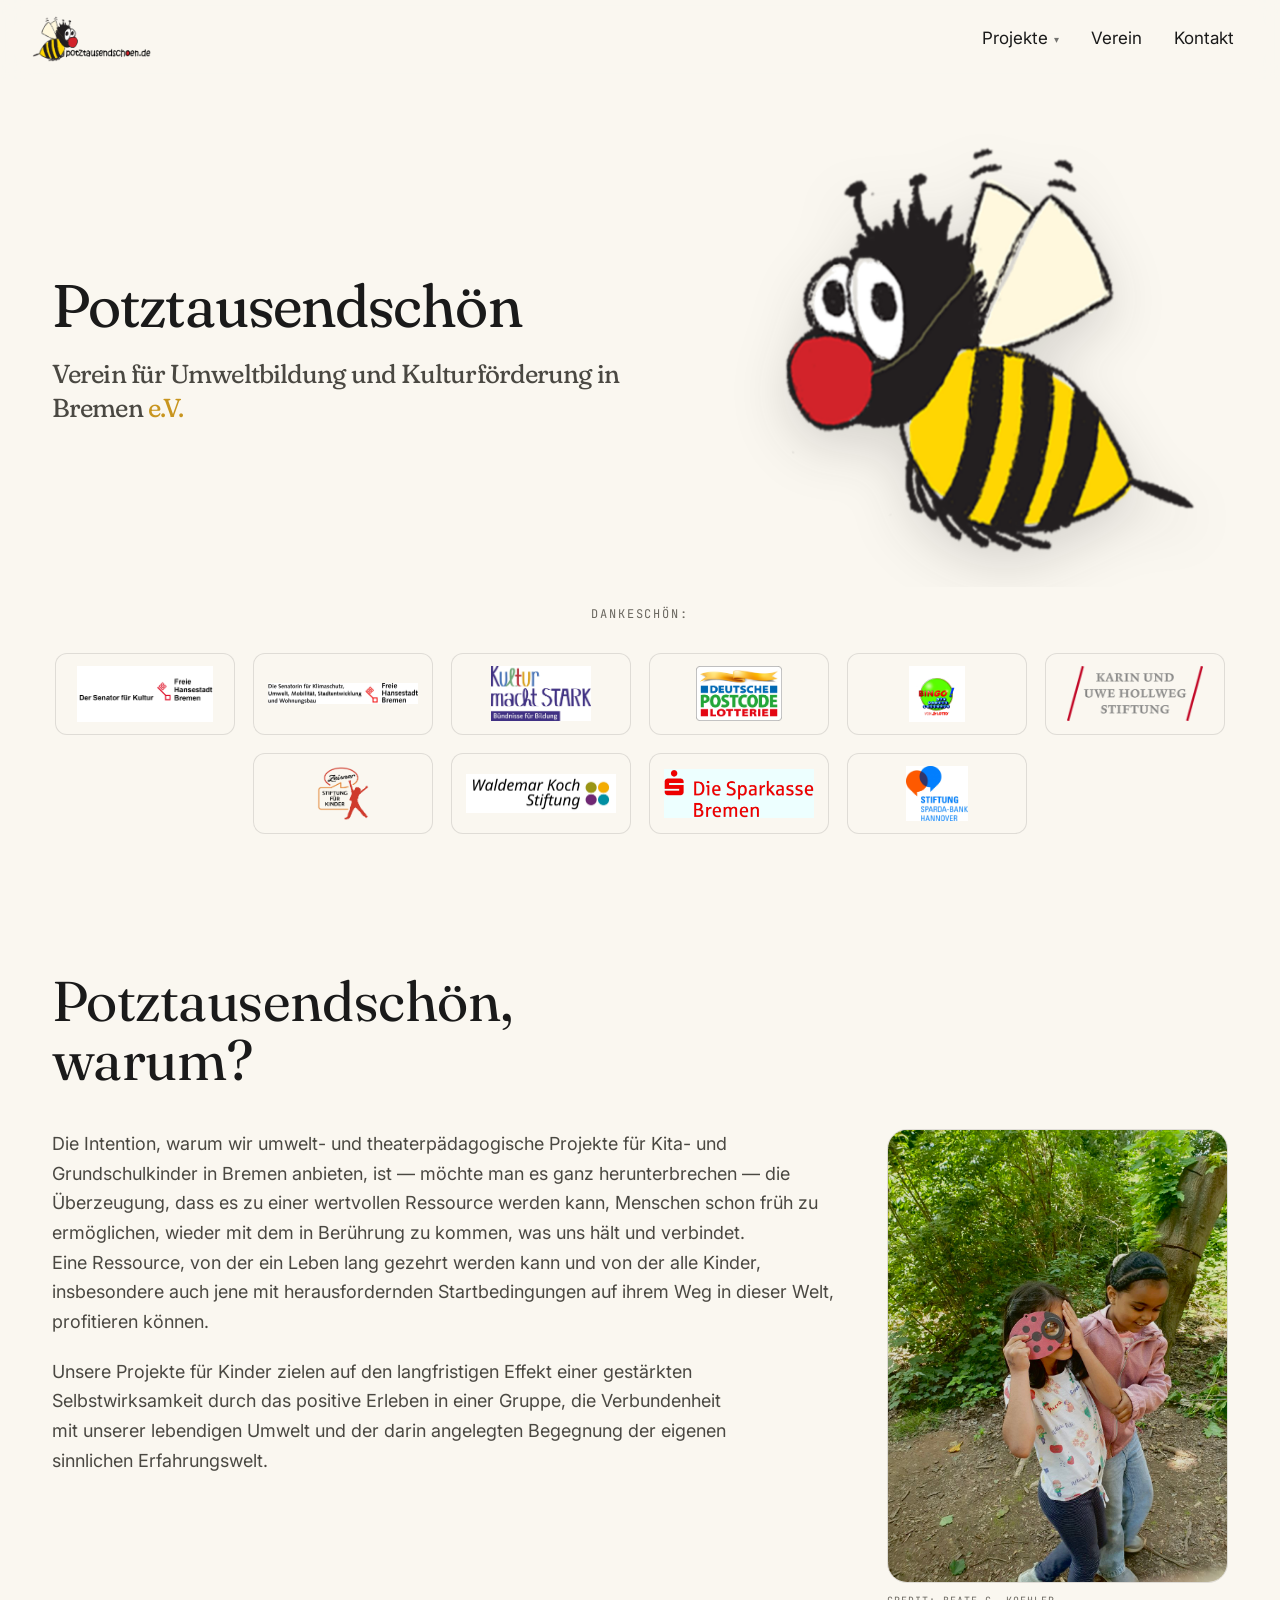
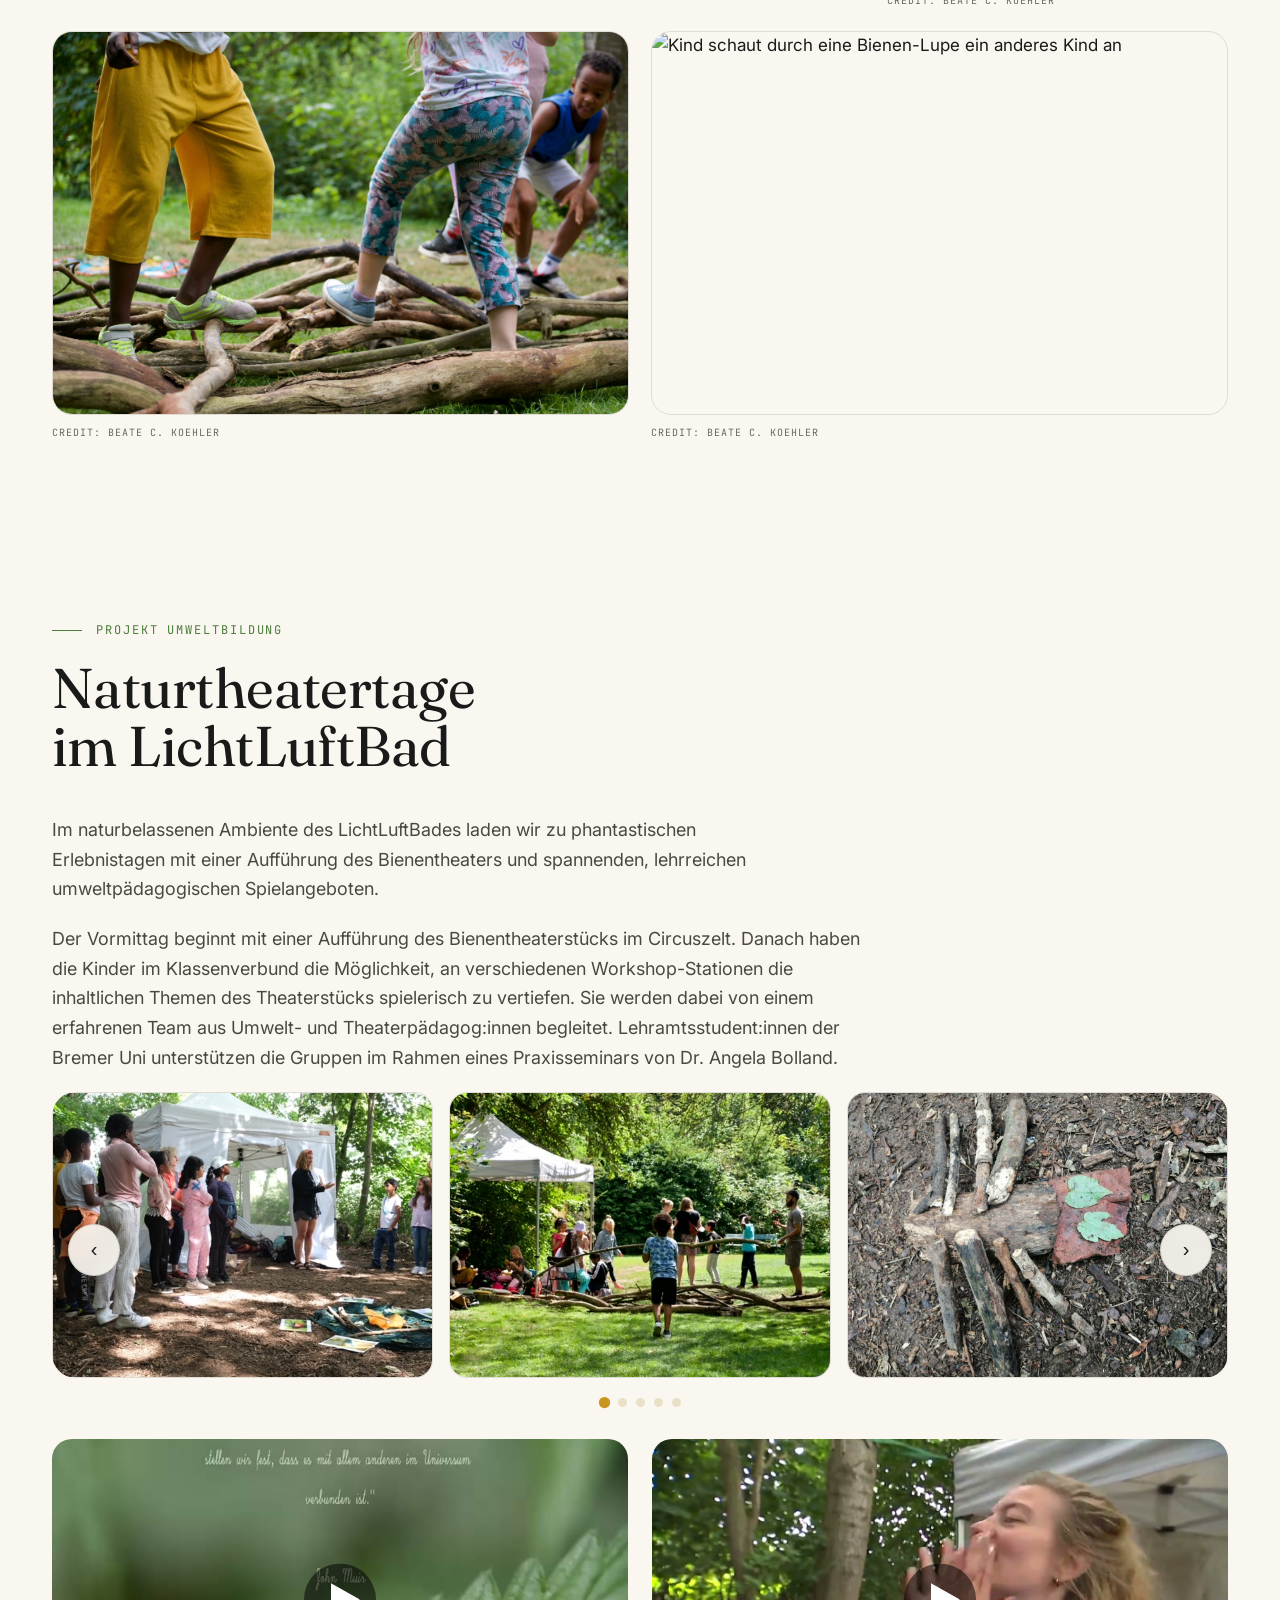
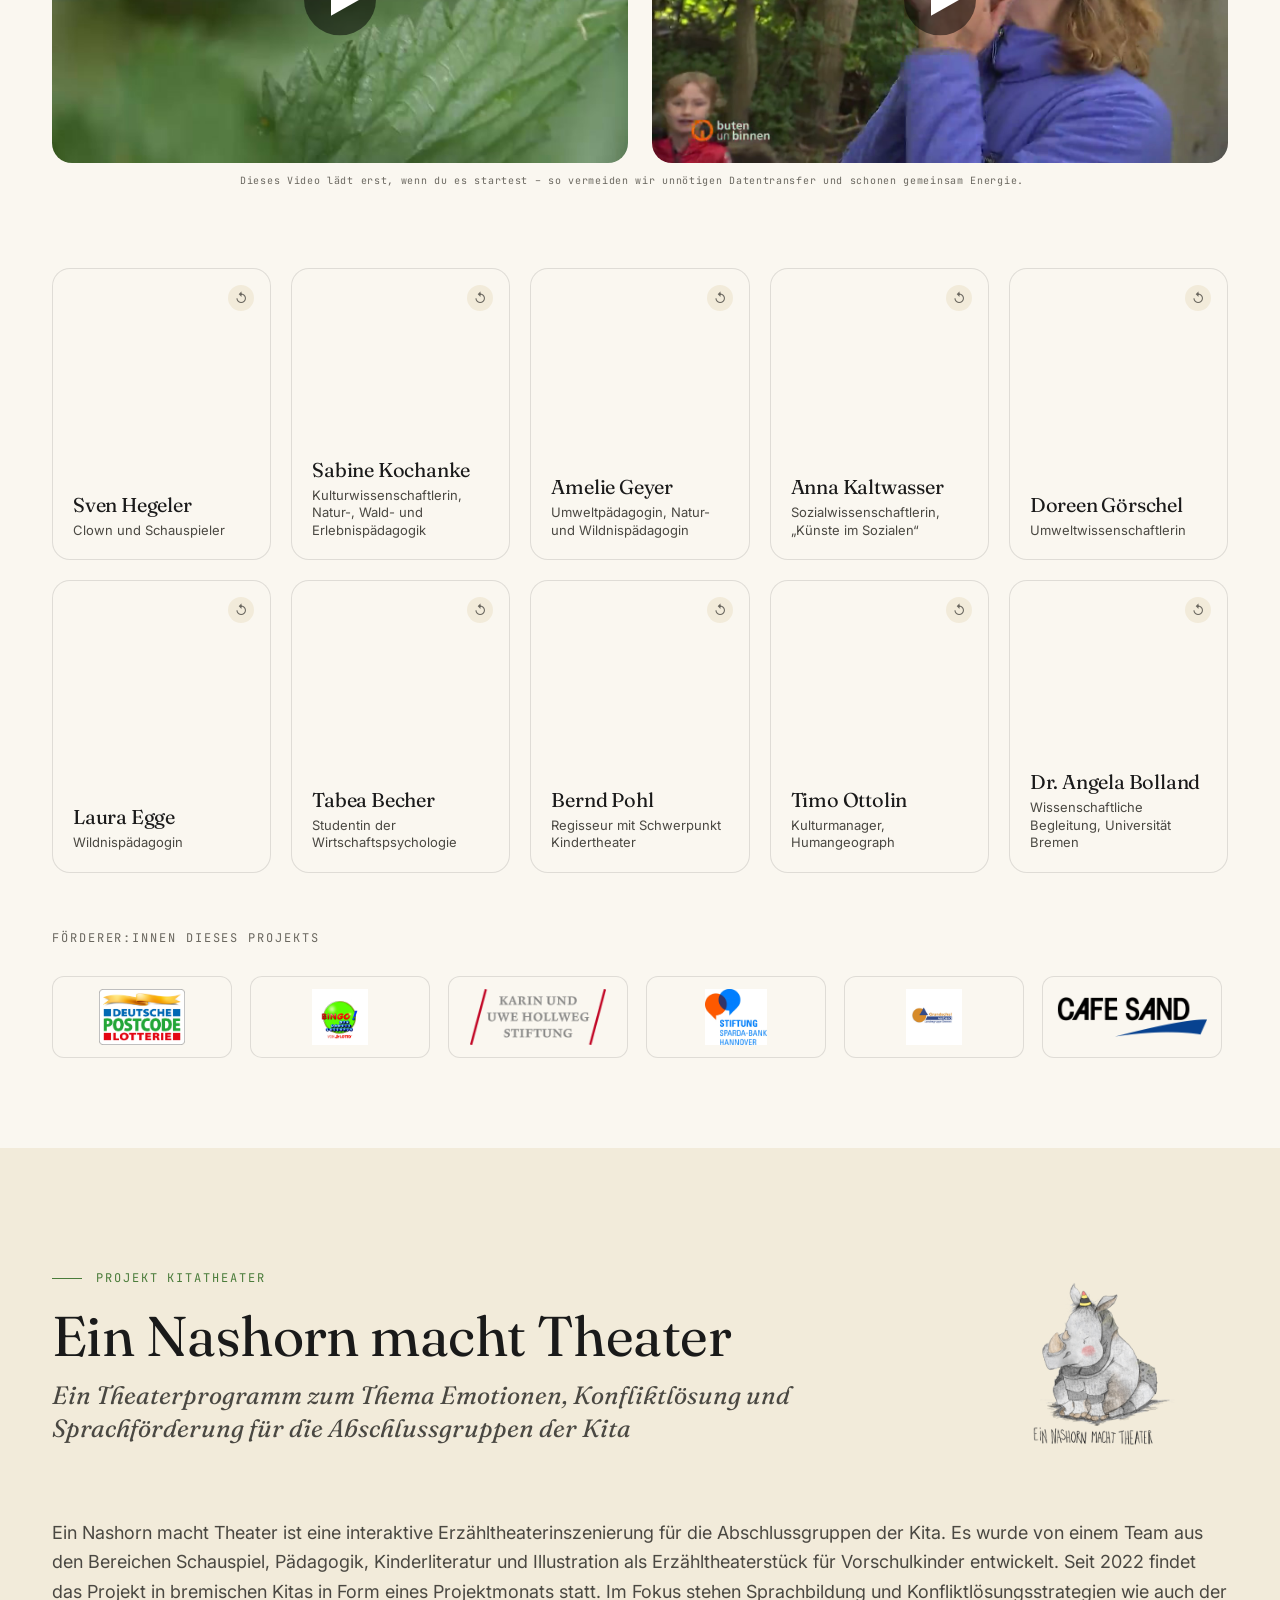
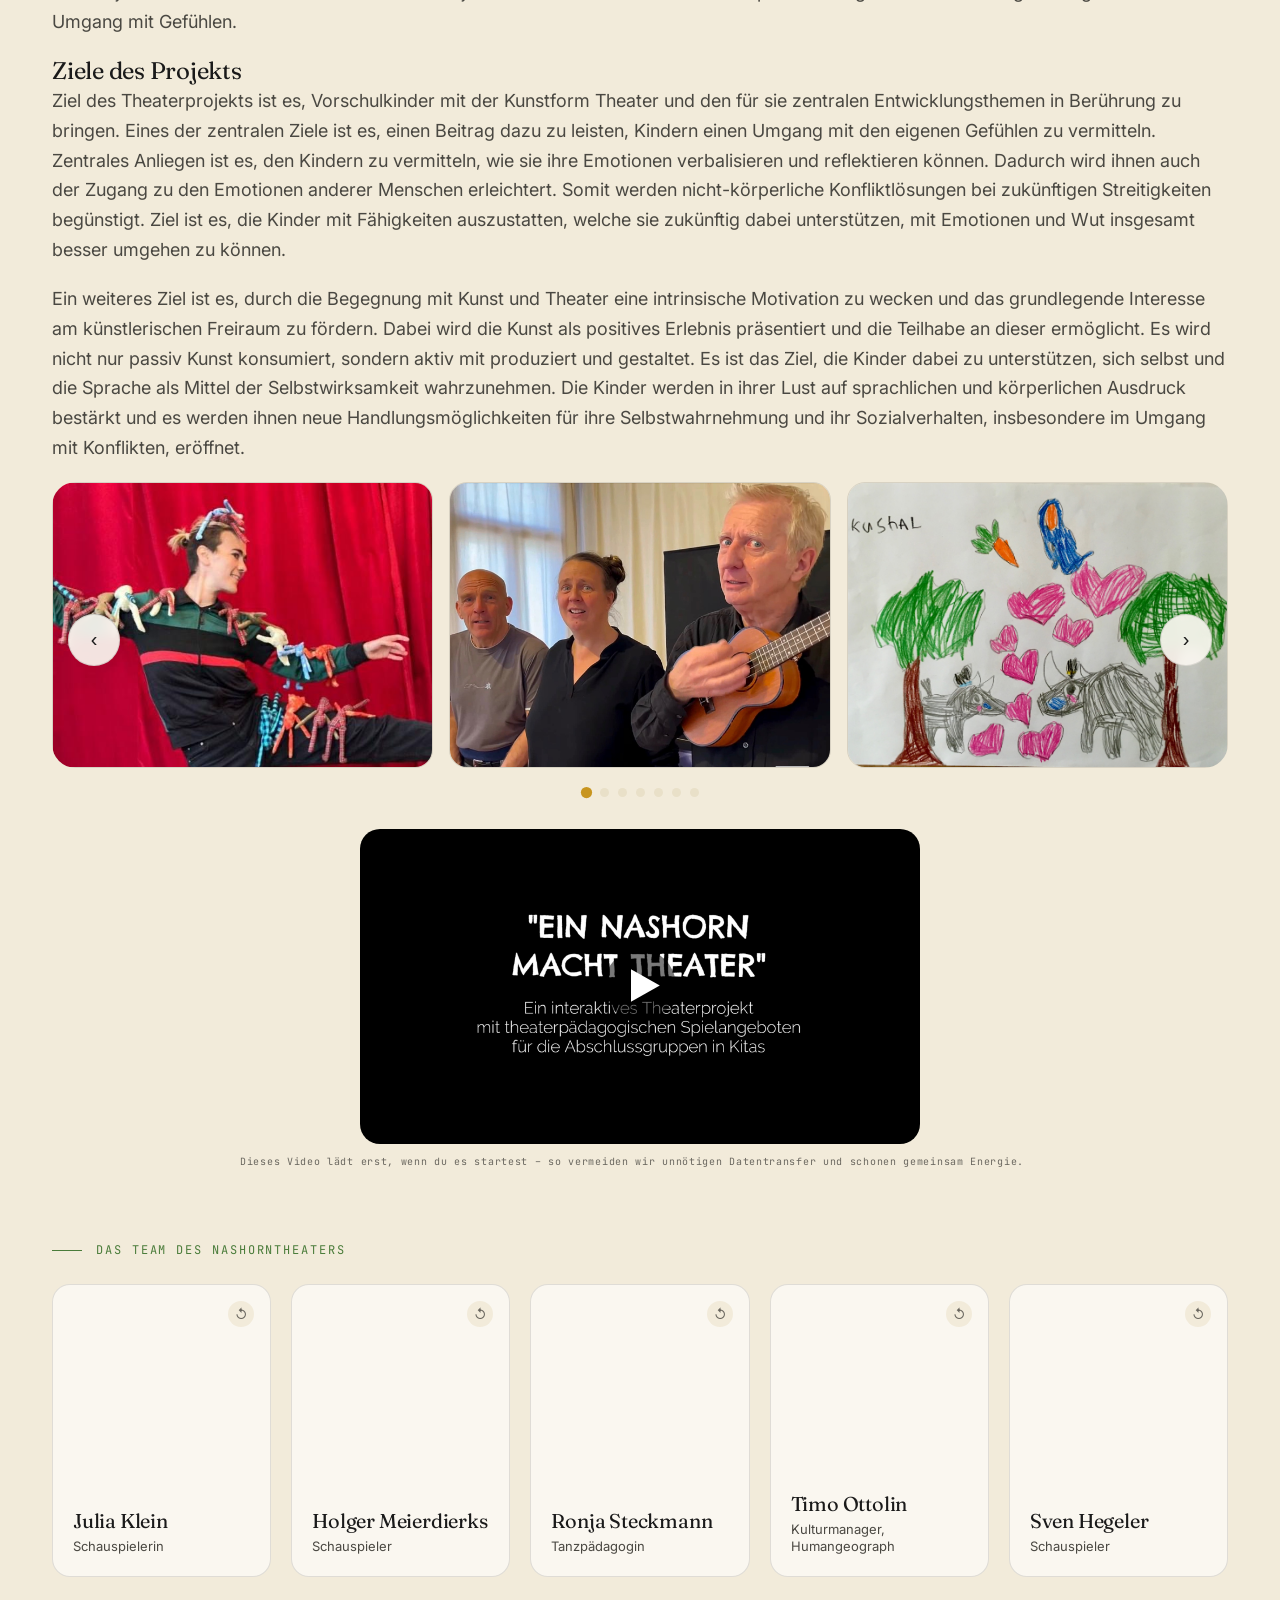
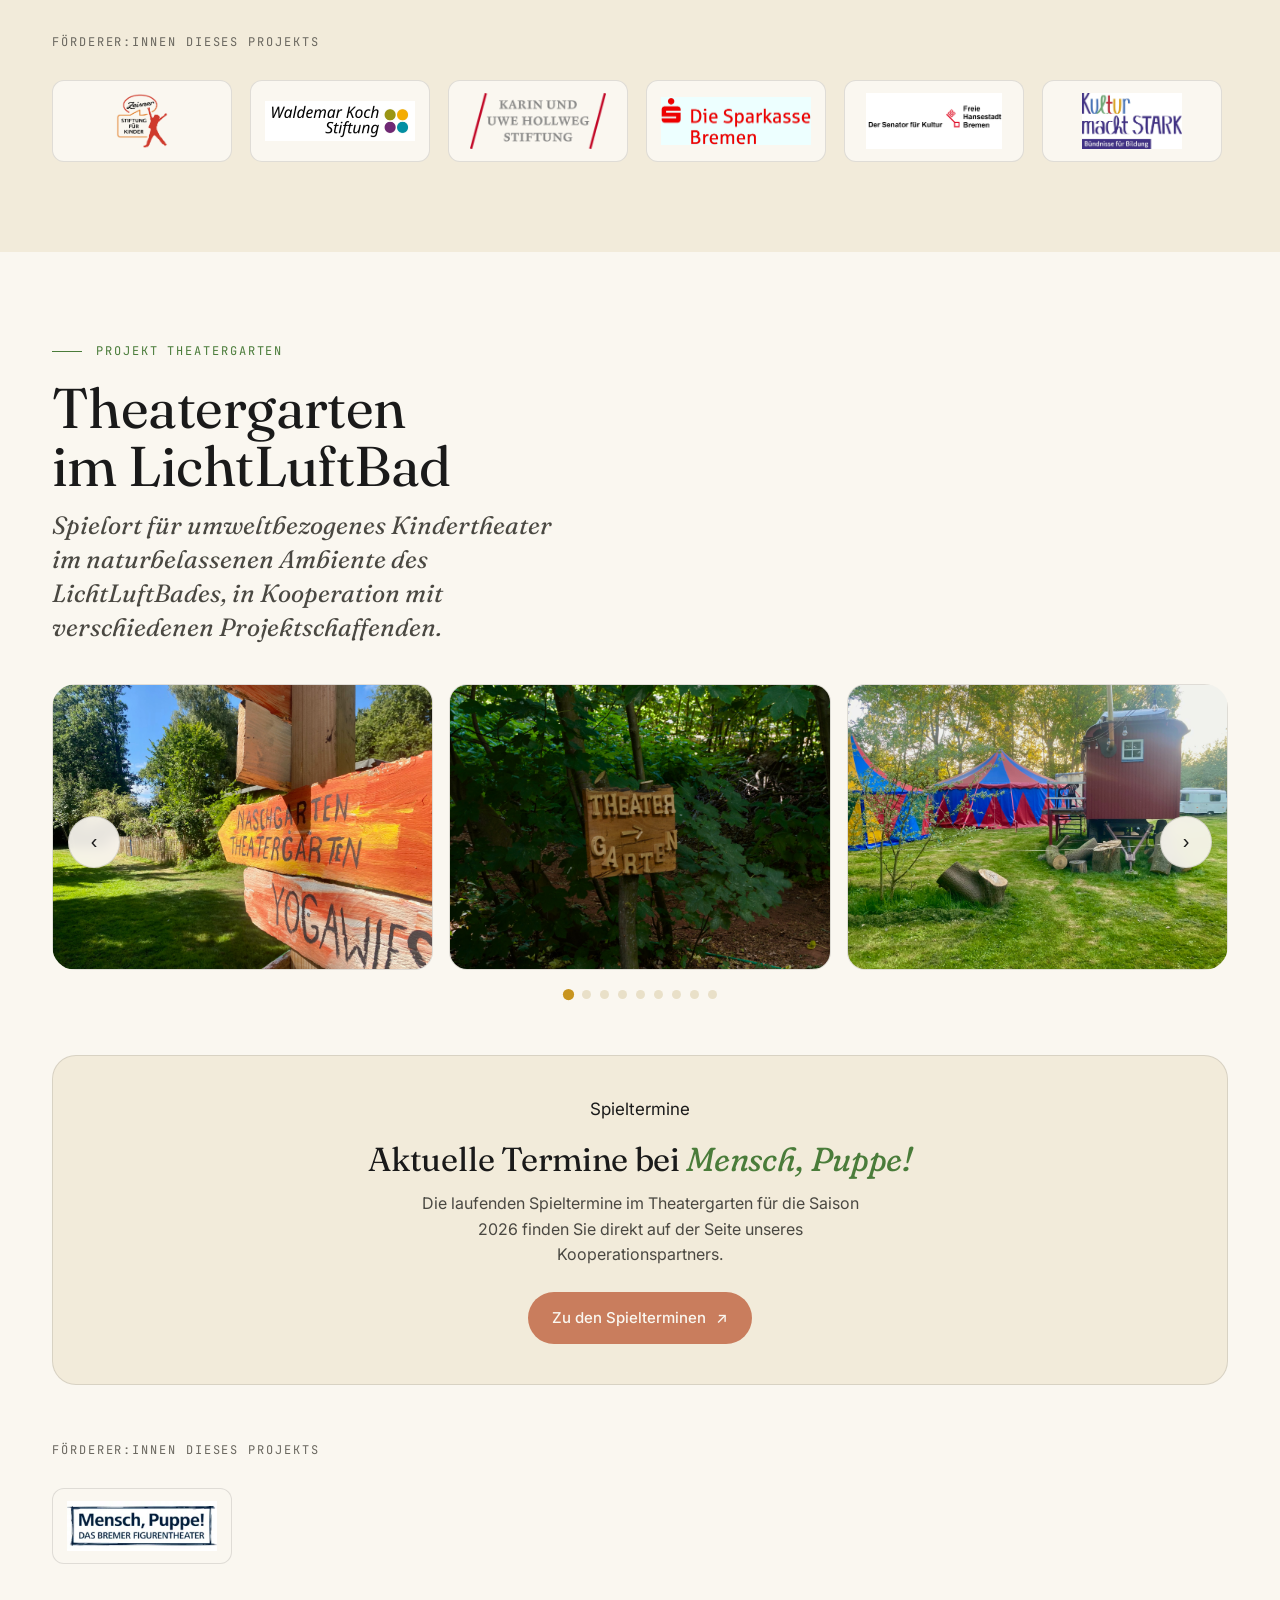
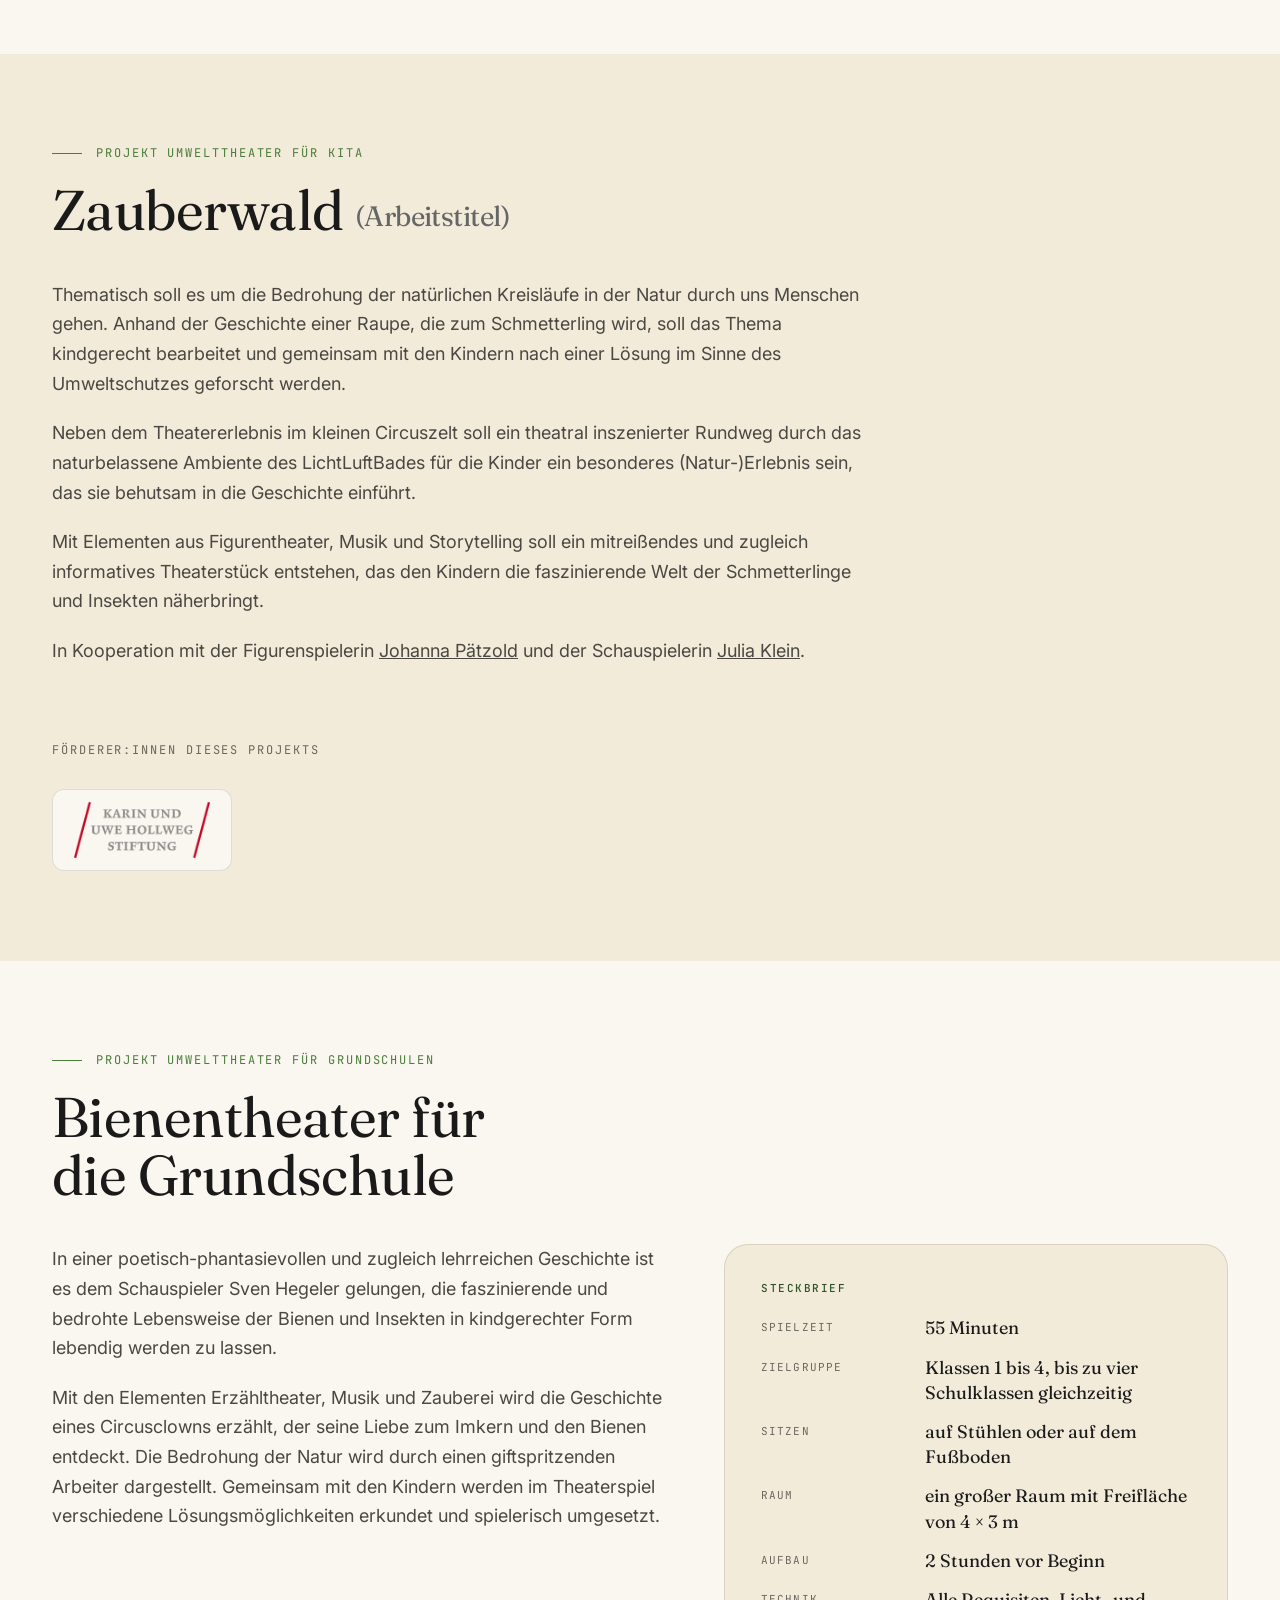
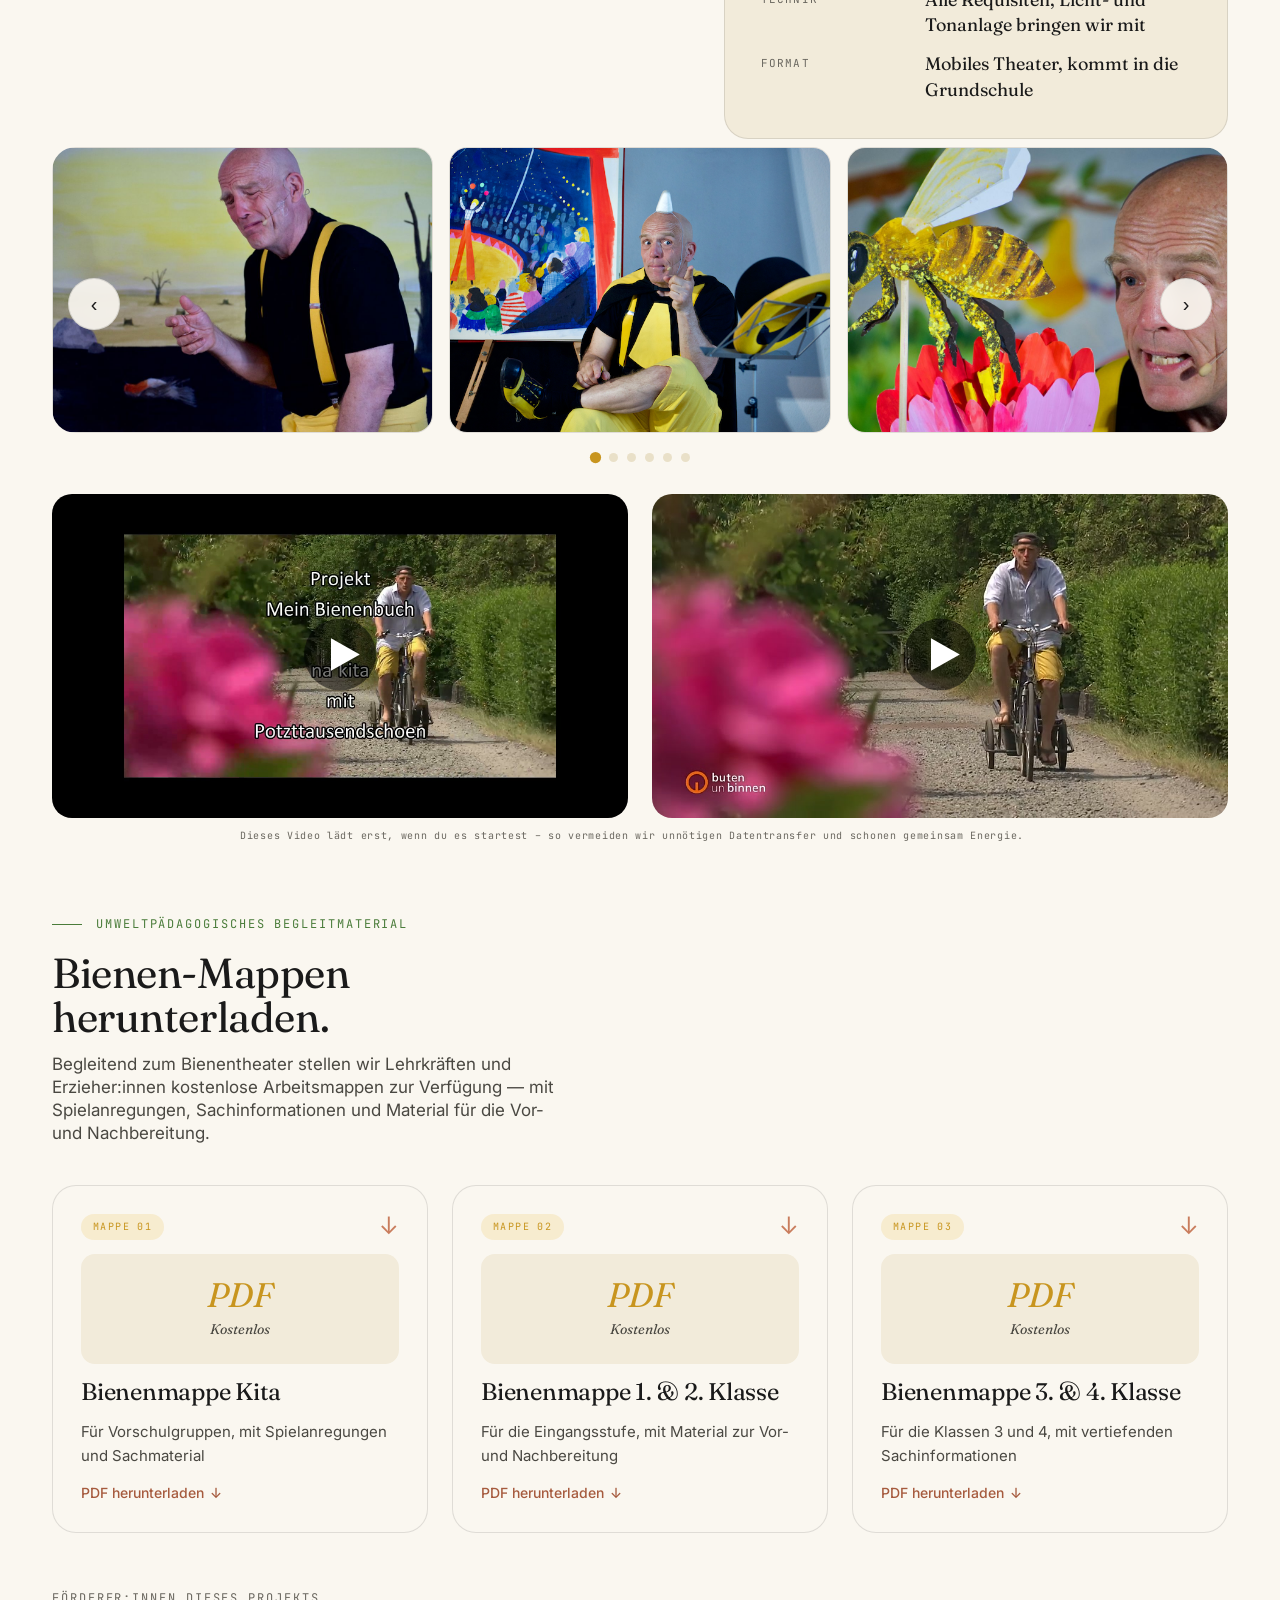
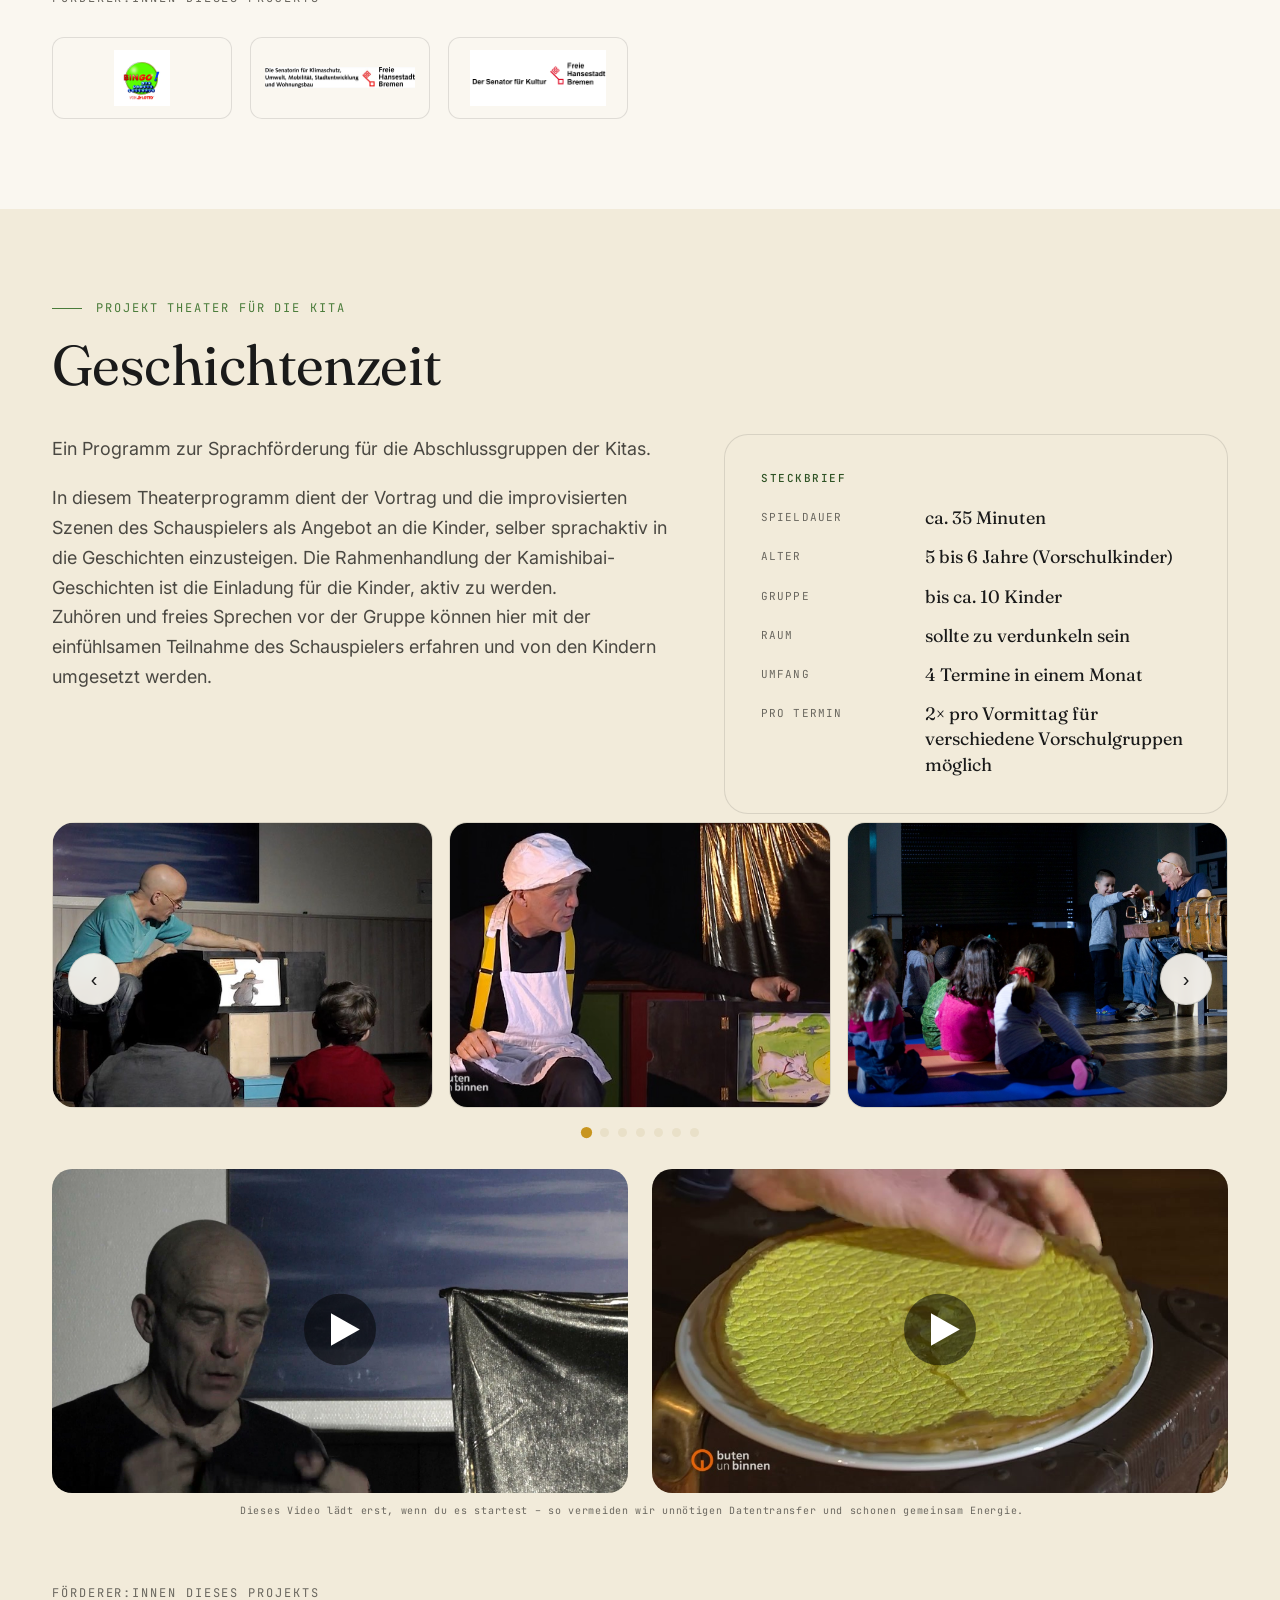
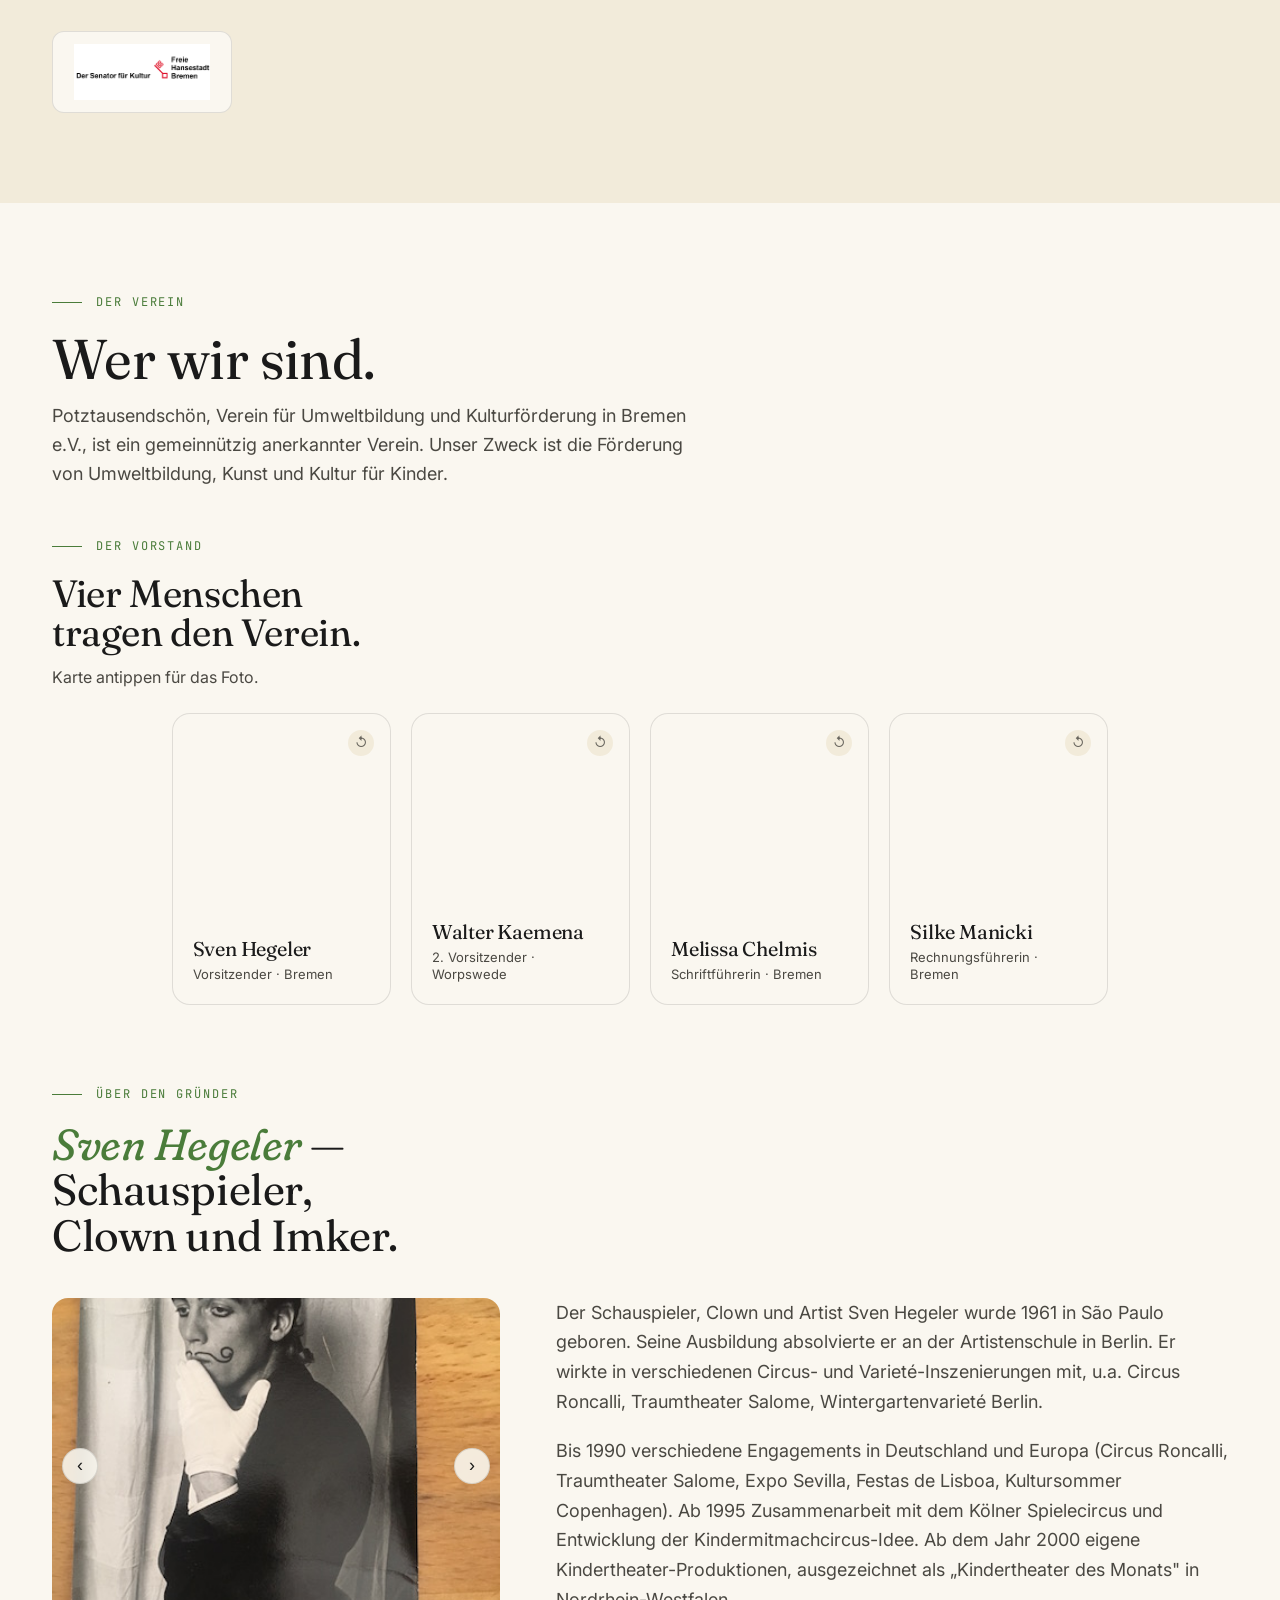
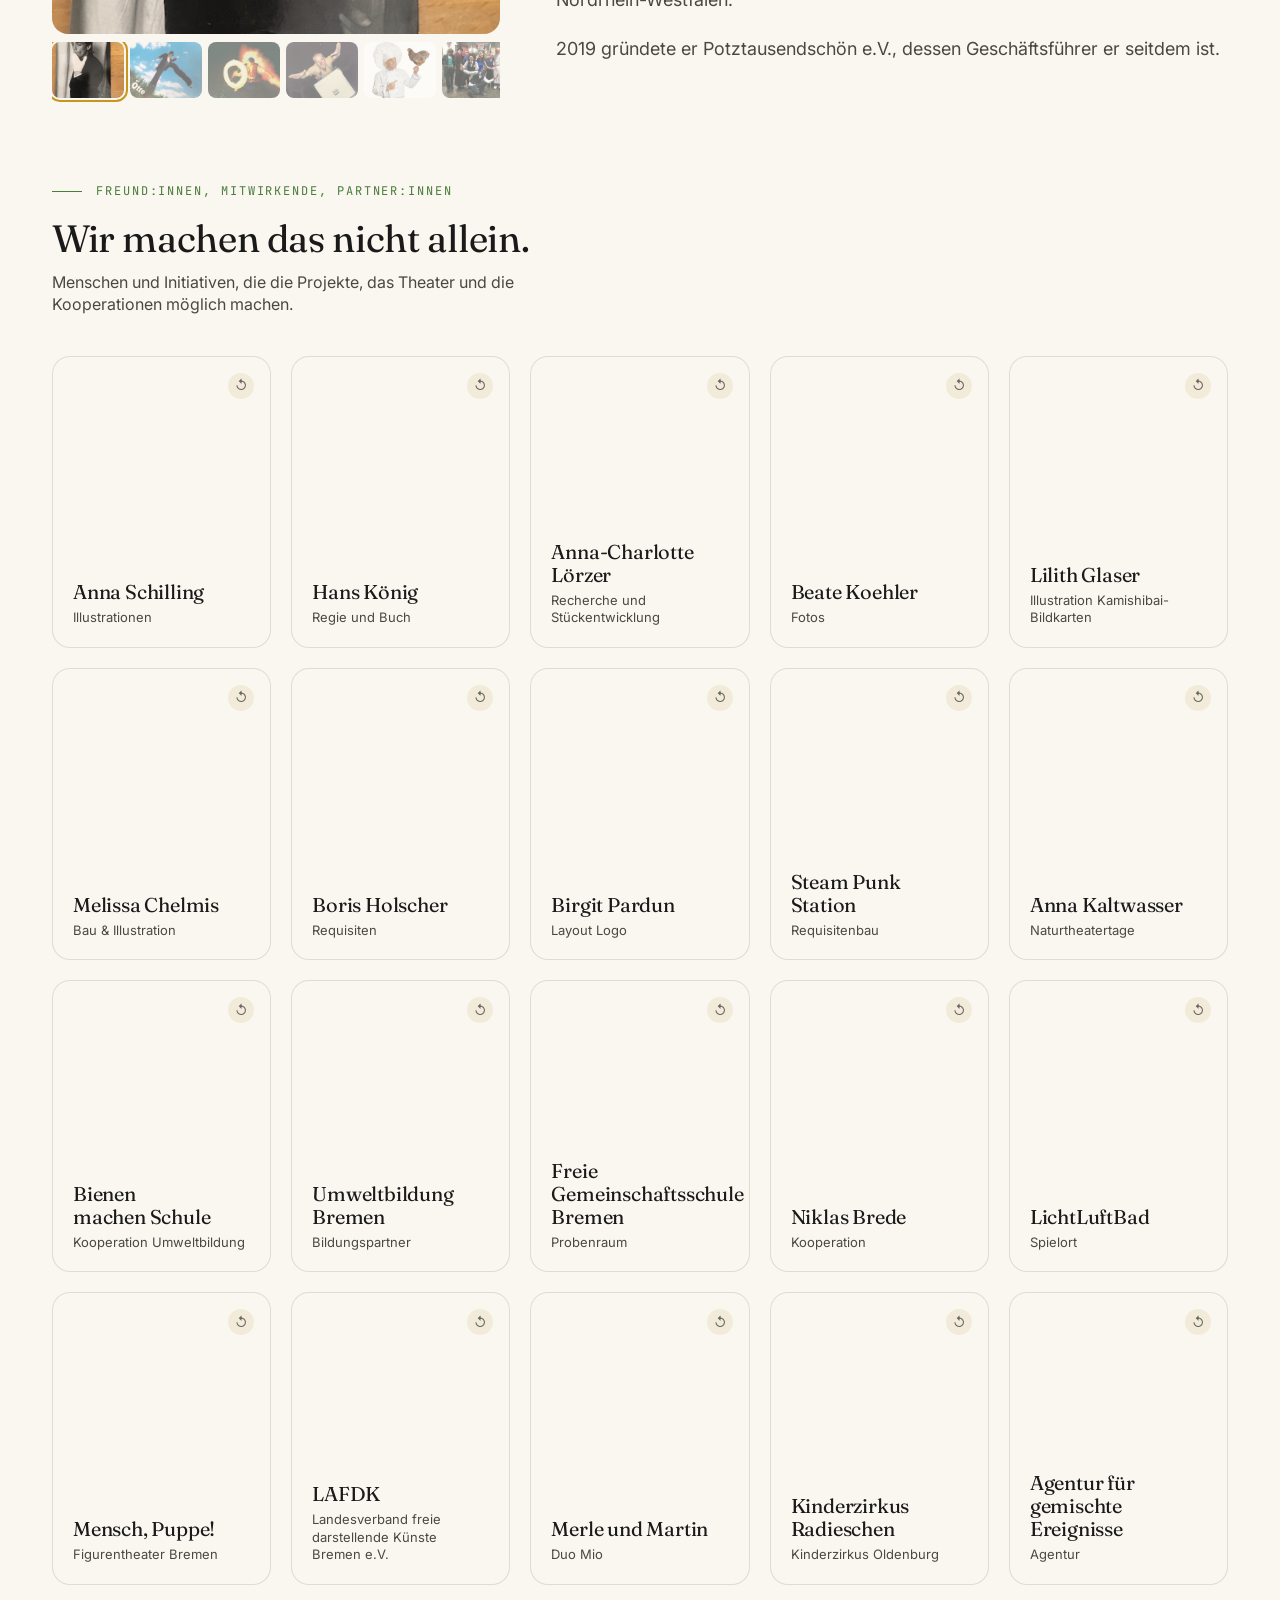
==== commit 2b180e2f: "Videos verschoben, Kacheln aktualisiert, Timo Ottolin erweitert - buten_un_binnen-Video: Theatergart" ====
--- a/index.html
+++ b/index.html
@@ -179,12 +179,12 @@
       <div class="flip"><div class="flip-inner"><div class="flip-face flip-front"><span class="hint">↺</span><h4>Sven Hegeler</h4><div class="role">Clown und Schauspieler</div></div><div class="flip-face flip-back"><img src="assets/bilder_bienentheater/sven_hegeler_clown.jpg" alt="Sven Hegeler" style="position:absolute;inset:0;width:100%;height:100%;object-fit:cover"></div></div></div>
       <div class="flip"><div class="flip-inner"><div class="flip-face flip-front"><span class="hint">↺</span><h4>Sabine Kochanke</h4><div class="role">Kulturwissenschaftlerin, Natur-, Wald- und Erlebnispädagogik</div></div><div class="flip-face flip-back" style="background:var(--cream);display:flex;align-items:center;justify-content:center"><img src="assets/logo-biene.png" alt="Sabine Kochanke" style="width:55%;height:auto;opacity:0.35"></div></div></div>
       <div class="flip"><div class="flip-inner"><div class="flip-face flip-front"><span class="hint">↺</span><h4>Amelie Geyer</h4><div class="role">Umweltpädagogin, Natur- und Wildnispädagogin</div></div><div class="flip-face flip-back"><img src="assets/bilder_bienentheater/amelie_geyer.jpg" alt="Amelie Geyer" style="position:absolute;inset:0;width:100%;height:100%;object-fit:cover"></div></div></div>
-      <div class="flip"><div class="flip-inner"><div class="flip-face flip-front"><span class="hint">↺</span><h4>Anna Kaltwasser</h4><div class="role">Sozialwissenschaftlerin, „Künste im Sozialen“</div></div><div class="flip-face flip-back" style="background:var(--cream);display:flex;align-items:center;justify-content:center"><img src="assets/logo-biene.png" alt="Anna Kaltwasser" style="width:55%;height:auto;opacity:0.35"></div></div></div>
+      <div class="flip"><div class="flip-inner"><div class="flip-face flip-front"><span class="hint">↺</span><h4>Anna Kaltwasser</h4><div class="role">Sozialwissenschaftlerin, &bdquo;K&uuml;nste im Sozialen&ldquo;</div></div><div class="flip-face flip-back"><img src="assets/bilder_bienentheater/anna_kaltwasser.jpg" alt="Anna Kaltwasser" style="position:absolute;inset:0;width:100%;height:100%;object-fit:cover"></div></div></div>
       <div class="flip"><div class="flip-inner"><div class="flip-face flip-front"><span class="hint">↺</span><h4>Doreen Görschel</h4><div class="role">Umweltwissenschaftlerin</div></div><div class="flip-face flip-back"><img src="assets/bilder_bienentheater/doreen_goerschel.jpg" alt="Doreen Görschel" style="position:absolute;inset:0;width:100%;height:100%;object-fit:cover"></div></div></div>
       <div class="flip"><div class="flip-inner"><div class="flip-face flip-front"><span class="hint">↺</span><h4>Laura Egge</h4><div class="role">Wildnispädagogin</div></div><div class="flip-face flip-back" style="background:var(--cream);display:flex;align-items:center;justify-content:center"><img src="assets/logo-biene.png" alt="Laura Egge" style="width:55%;height:auto;opacity:0.35"></div></div></div>
       <div class="flip"><div class="flip-inner"><div class="flip-face flip-front"><span class="hint">↺</span><h4>Tabea Becher</h4><div class="role">Studentin der Wirtschaftspsychologie</div></div><div class="flip-face flip-back" style="background:var(--cream);display:flex;align-items:center;justify-content:center"><img src="assets/logo-biene.png" alt="Tabea Becher" style="width:55%;height:auto;opacity:0.35"></div></div></div>
       <div class="flip"><div class="flip-inner"><div class="flip-face flip-front"><span class="hint">↺</span><h4>Bernd Pohl</h4><div class="role">Regisseur mit Schwerpunkt Kindertheater</div></div><div class="flip-face flip-back" style="background:var(--cream);display:flex;align-items:center;justify-content:center"><img src="assets/logo-biene.png" alt="Bernd Pohl" style="width:55%;height:auto;opacity:0.35"></div></div></div>
-      <div class="flip"><div class="flip-inner"><div class="flip-face flip-front"><span class="hint">↺</span><h4>Timo Ottolin</h4><div class="role">Kulturmanager</div></div><div class="flip-face flip-back"><img src="assets/bilder_bienentheater/timo_ottolin.jpg" alt="Timo Ottolin" style="position:absolute;inset:0;width:100%;height:100%;object-fit:cover"></div></div></div>
+      <div class="flip"><div class="flip-inner"><div class="flip-face flip-front"><span class="hint">↺</span><h4>Timo Ottolin</h4><div class="role">Kulturmanager, Humangeograph</div></div><div class="flip-face flip-back"><img src="assets/bilder_bienentheater/timo_ottolin.jpg" alt="Timo Ottolin" style="position:absolute;inset:0;width:100%;height:100%;object-fit:cover"></div></div></div>
       <div class="flip"><div class="flip-inner"><div class="flip-face flip-front"><span class="hint">↺</span><h4>Dr. Angela Bolland</h4><div class="role">Wissenschaftliche Begleitung, Universität Bremen</div></div><div class="flip-face flip-back"><img src="assets/bilder_bienentheater/angela_bolland.jpg" alt="Dr. Angela Bolland" style="position:absolute;inset:0;width:100%;height:100%;object-fit:cover"></div></div></div>
     </div>
 
@@ -254,7 +254,7 @@
       <div class="flip"><div class="flip-inner"><div class="flip-face flip-front"><span class="hint">↺</span><h4>Julia Klein</h4><div class="role">Schauspielerin</div></div><div class="flip-face flip-back"><img src="assets/bilder_bienentheater/juliaklein.png" alt="Julia Klein" style="position:absolute;inset:0;width:100%;height:100%;object-fit:cover"></div></div></div>
       <div class="flip"><div class="flip-inner"><div class="flip-face flip-front"><span class="hint">↺</span><h4>Holger Meierdierks</h4><div class="role">Schauspieler</div></div><div class="flip-face flip-back"><img src="assets/bilder_bienentheater/holgermeierdirks.png" alt="Holger Meierdierks" style="position:absolute;inset:0;width:100%;height:100%;object-fit:cover"></div></div></div>
       <div class="flip"><div class="flip-inner"><div class="flip-face flip-front"><span class="hint">↺</span><h4>Ronja Steckmann</h4><div class="role">Tanzpädagogin</div></div><div class="flip-face flip-back"><img src="assets/bilder_bienentheater/ronja.jpg" alt="Ronja Steckmann" style="position:absolute;inset:0;width:100%;height:100%;object-fit:cover"></div></div></div>
-<div class="flip"><div class="flip-inner"><div class="flip-face flip-front"><span class="hint">↺</span><h4>Timo Ottolin</h4><div class="role">Kulturmanager</div></div><div class="flip-face flip-back"><img src="assets/bilder_bienentheater/timo_ottolin.jpg" alt="Timo Ottolin" style="position:absolute;inset:0;width:100%;height:100%;object-fit:cover"></div></div></div>
+<div class="flip"><div class="flip-inner"><div class="flip-face flip-front"><span class="hint">↺</span><h4>Timo Ottolin</h4><div class="role">Kulturmanager, Humangeograph</div></div><div class="flip-face flip-back"><img src="assets/bilder_bienentheater/timo_ottolin.jpg" alt="Timo Ottolin" style="position:absolute;inset:0;width:100%;height:100%;object-fit:cover"></div></div></div>
       <div class="flip"><div class="flip-inner"><div class="flip-face flip-front"><span class="hint">↺</span><h4>Sven Hegeler</h4><div class="role">Schauspieler</div></div><div class="flip-face flip-back"><img src="assets/bilder_bienentheater/sven_hegeler_nashorn.jpg" alt="Sven Hegeler" style="position:absolute;inset:0;width:100%;height:100%;object-fit:cover"></div></div></div>
     </div>
 
@@ -299,16 +299,6 @@
       <div class="carousel-dots"></div>
     </div>
 
-    <div class="video-row">
-      <div class="video-lazy" style="width:100%;border-radius:20px;overflow:hidden;position:relative;background:#111;">
-          <img class="video-thumb" src="assets/thumbnails/buten_un_binnen.jpg" alt="" style="width:100%;display:block;cursor:pointer;aspect-ratio:16/9;object-fit:cover">
-          <button class="video-play-btn" aria-label="Video abspielen" style="position:absolute;top:50%;left:50%;transform:translate(-50%,-50%);background:none;border:none;cursor:pointer;padding:0;z-index:2"><svg viewBox="0 0 80 80" xmlns="http://www.w3.org/2000/svg" width="72" height="72"><circle cx="40" cy="40" r="40" fill="rgba(0,0,0,0.52)"/><polygon points="30,22 62,40 30,58" fill="white"/></svg></button>
-          <video preload="none" loading="lazy" style="width:100%;display:none">
-            <source data-src="assets/videos/bienentheater/buten_un_binnen.mp4" type="video/mp4">
-          </video>
-        </div>
-    </div>
-
     <div style="background:var(--cream-warm);border:1px solid var(--line);border-radius:24px;padding:40px;text-align:center;margin-top:56px">
       <div class="kicker" style="justify-content:center;margin-bottom:14px">Spieltermine</div>
       <h3 style="font-size:clamp(24px,2.6vw,34px);margin-bottom:12px">Aktuelle Termine bei <em>Mensch, Puppe!</em></h3>
@@ -390,12 +380,19 @@
       <div class="carousel-dots"></div>
     </div>
 
-    <div class="video-row">
+    <div class="video-row two">
       <div class="video-lazy" style="width:100%;border-radius:20px;overflow:hidden;position:relative;background:#111;">
           <img class="video-thumb" src="assets/thumbnails/Mein_Bienenbuch.jpg" alt="" style="width:100%;display:block;cursor:pointer;aspect-ratio:16/9;object-fit:cover">
           <button class="video-play-btn" aria-label="Video abspielen" style="position:absolute;top:50%;left:50%;transform:translate(-50%,-50%);background:none;border:none;cursor:pointer;padding:0;z-index:2"><svg viewBox="0 0 80 80" xmlns="http://www.w3.org/2000/svg" width="72" height="72"><circle cx="40" cy="40" r="40" fill="rgba(0,0,0,0.52)"/><polygon points="30,22 62,40 30,58" fill="white"/></svg></button>
           <video preload="none" loading="lazy" style="width:100%;display:none">
             <source data-src="assets/videos/bienentheater/Mein_Bienenbuch.mp4" type="video/mp4">
+          </video>
+        </div>
+      <div class="video-lazy" style="width:100%;border-radius:20px;overflow:hidden;position:relative;background:#111;">
+          <img class="video-thumb" src="assets/thumbnails/buten_un_binnen.jpg" alt="" style="width:100%;display:block;cursor:pointer;aspect-ratio:16/9;object-fit:cover">
+          <button class="video-play-btn" aria-label="Video abspielen" style="position:absolute;top:50%;left:50%;transform:translate(-50%,-50%);background:none;border:none;cursor:pointer;padding:0;z-index:2"><svg viewBox="0 0 80 80" xmlns="http://www.w3.org/2000/svg" width="72" height="72"><circle cx="40" cy="40" r="40" fill="rgba(0,0,0,0.52)"/><polygon points="30,22 62,40 30,58" fill="white"/></svg></button>
+          <video preload="none" loading="lazy" style="width:100%;display:none">
+            <source data-src="assets/videos/bienentheater/buten_un_binnen.mp4" type="video/mp4">
           </video>
         </div>
     </div>
@@ -485,12 +482,19 @@
       <div class="carousel-dots"></div>
     </div>
 
-    <div class="video-row">
+    <div class="video-row two">
       <div class="video-lazy" style="width:100%;border-radius:20px;overflow:hidden;position:relative;background:#111;">
           <img class="video-thumb" src="assets/thumbnails/Geschichtenzeit.jpg" alt="" style="width:100%;display:block;cursor:pointer;aspect-ratio:16/9;object-fit:cover">
           <button class="video-play-btn" aria-label="Video abspielen" style="position:absolute;top:50%;left:50%;transform:translate(-50%,-50%);background:none;border:none;cursor:pointer;padding:0;z-index:2"><svg viewBox="0 0 80 80" xmlns="http://www.w3.org/2000/svg" width="72" height="72"><circle cx="40" cy="40" r="40" fill="rgba(0,0,0,0.52)"/><polygon points="30,22 62,40 30,58" fill="white"/></svg></button>
           <video preload="none" loading="lazy" style="width:100%;display:none">
             <source data-src="assets/videos/erzaehltheater/Geschichtenzeit.mp4" type="video/mp4">
+          </video>
+        </div>
+      <div class="video-lazy" style="width:100%;border-radius:20px;overflow:hidden;position:relative;background:#111;">
+          <img class="video-thumb" src="assets/thumbnails/erzaehltheater_kita.jpg" alt="" style="width:100%;display:block;cursor:pointer;aspect-ratio:16/9;object-fit:cover">
+          <button class="video-play-btn" aria-label="Video abspielen" style="position:absolute;top:50%;left:50%;transform:translate(-50%,-50%);background:none;border:none;cursor:pointer;padding:0;z-index:2"><svg viewBox="0 0 80 80" xmlns="http://www.w3.org/2000/svg" width="72" height="72"><circle cx="40" cy="40" r="40" fill="rgba(0,0,0,0.52)"/><polygon points="30,22 62,40 30,58" fill="white"/></svg></button>
+          <video preload="none" loading="lazy" style="width:100%;display:none">
+            <source data-src="assets/videos/erzaehltheater/erzaehltheater_kita.mp4" type="video/mp4">
           </video>
         </div>
     </div>
@@ -553,7 +557,7 @@
       </div>
       <div class="prose">
         <p>Der Schauspieler, Clown und Artist Sven Hegeler wurde 1961 in São Paulo geboren. Seine Ausbildung absolvierte er an der Artistenschule in Berlin. Er wirkte in verschiedenen Circus- und Varieté-Inszenierungen mit, u.a. Circus Roncalli, Traumtheater Salome, Wintergartenvarieté Berlin.</p>
-        <p>Bis 1990 verschiedene Engagements in Deutschland und Europa (Circus Roncalli, Traumtheater Salome, Expo Sevilla, Festas de Lisboa, Kultursommer Copenhagen). Ab 1995 Zusammenarbeit mit dem Kölner Spielecircus und Entwicklung der Kindermitmachcircus-Idee. Ab dem Jahr 2000 eigene Kindertheater-Produktionen, ausgezeichnet als „Kindertheater des Monats“ in Nordrhein-Westfalen.</p>
+        <p>Bis 1990 verschiedene Engagements in Deutschland und Europa (Circus Roncalli, Traumtheater Salome, Expo Sevilla, Festas de Lisboa, Kultursommer Copenhagen). Ab 1995 Zusammenarbeit mit dem Kölner Spielecircus und Entwicklung der Kindermitmachcircus-Idee. Ab dem Jahr 2000 eigene Kindertheater-Produktionen, ausgezeichnet als „Kindertheater des Monats" in Nordrhein-Westfalen.</p>
         <p>2019 gründete er Potztausendschön e.V., dessen Geschäftsführer er seitdem ist.</p>
       </div>
     </div>
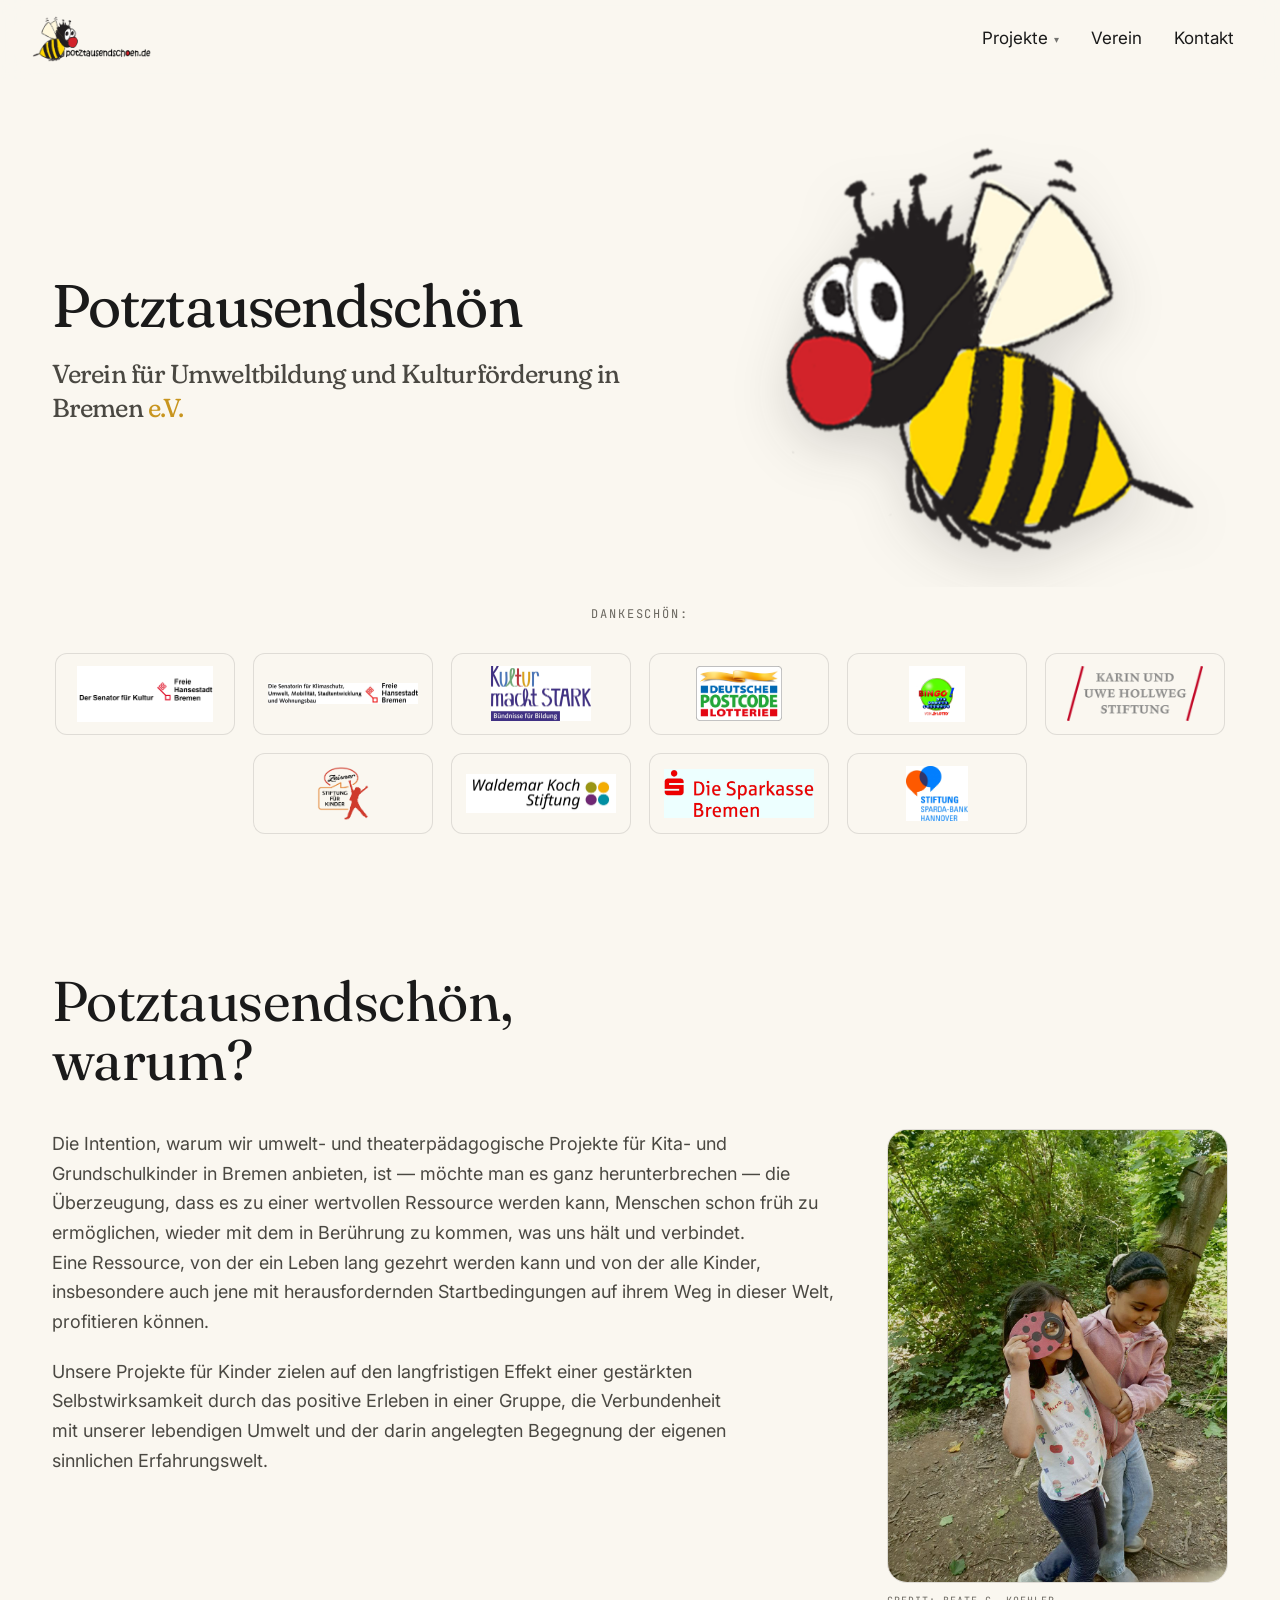
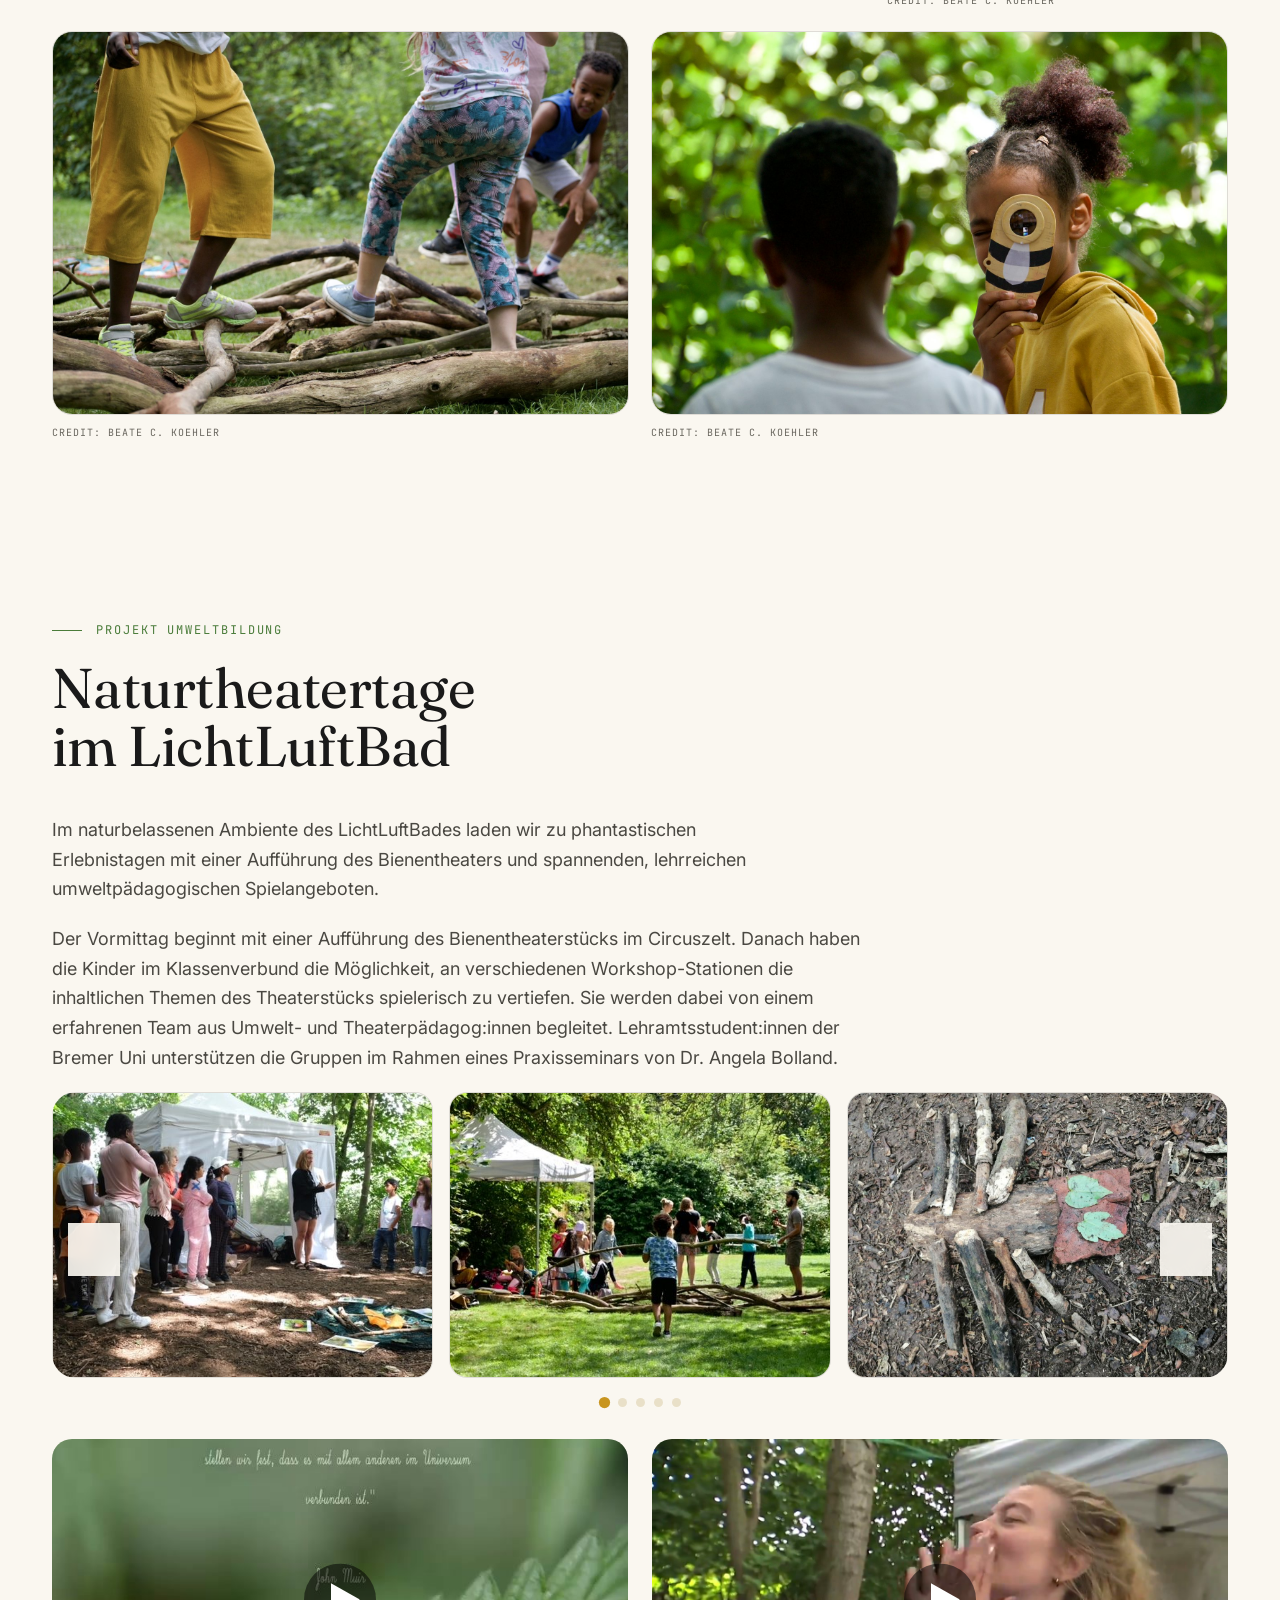
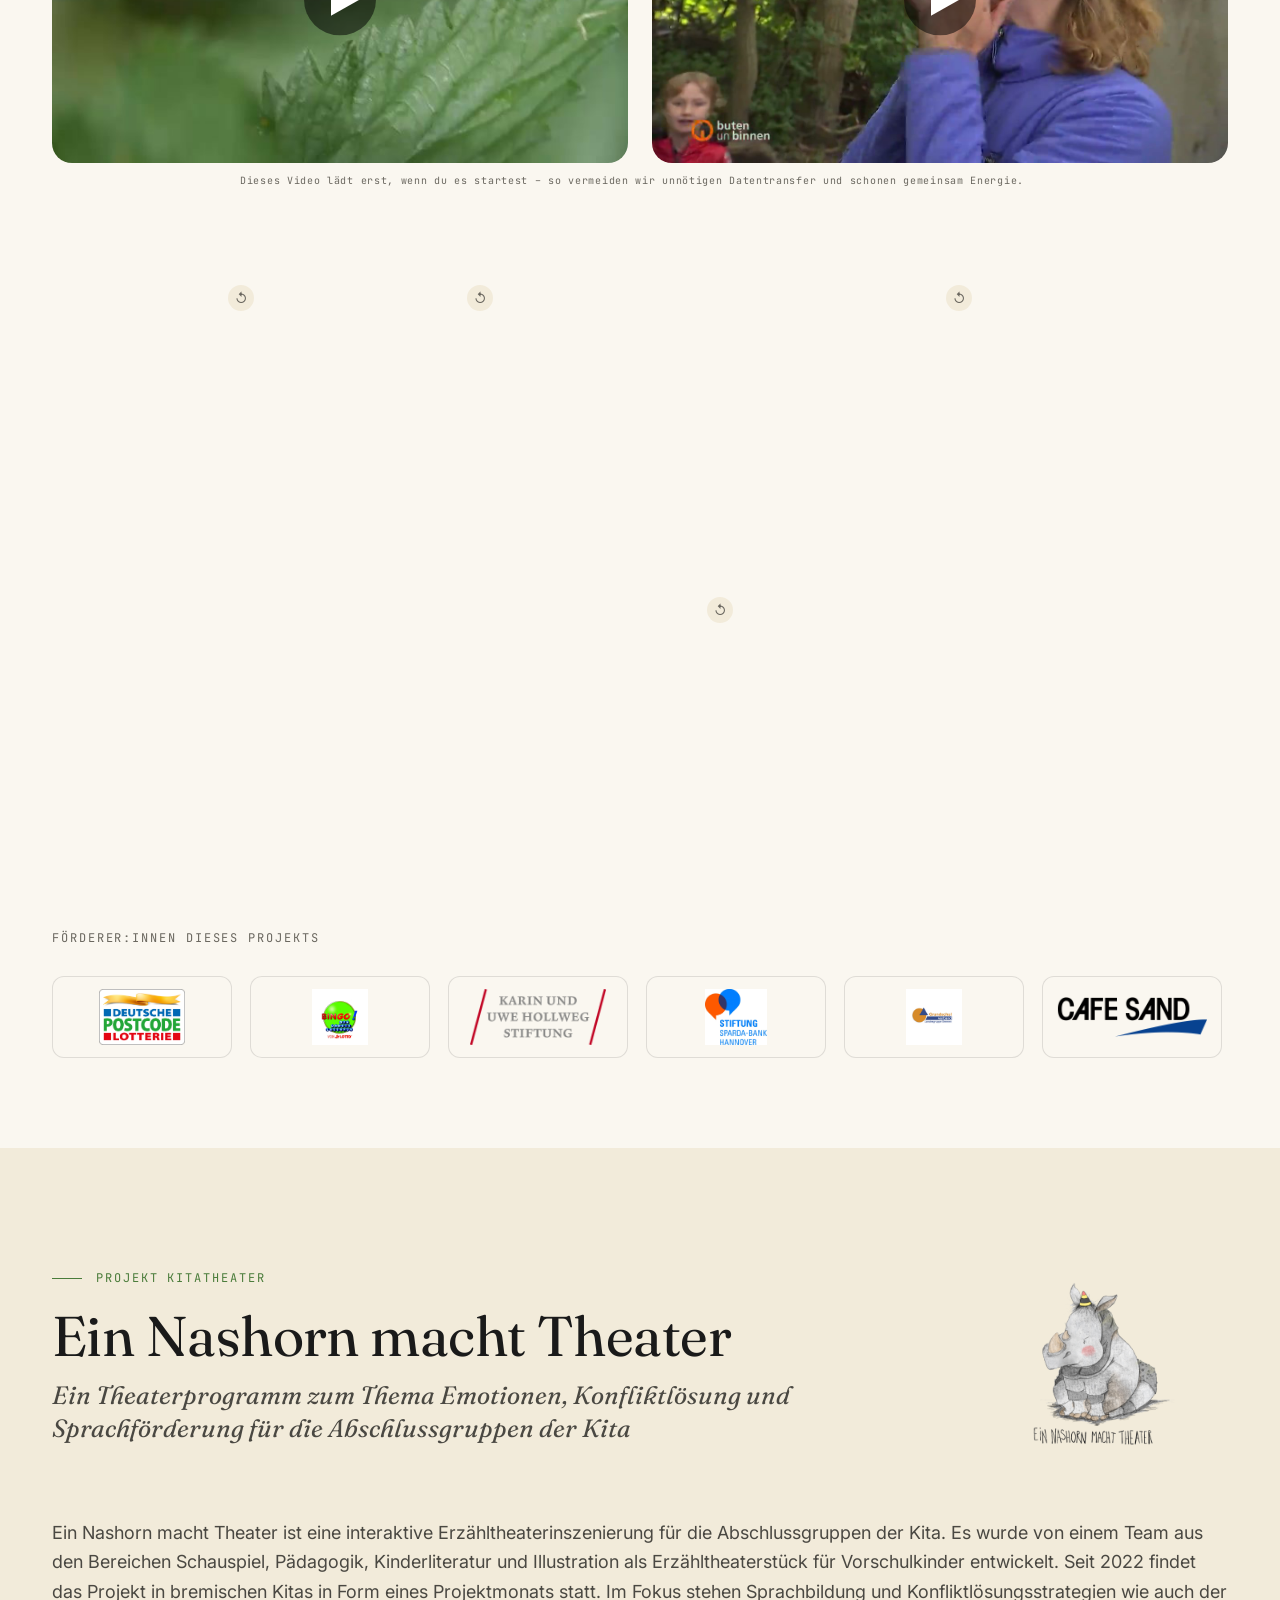
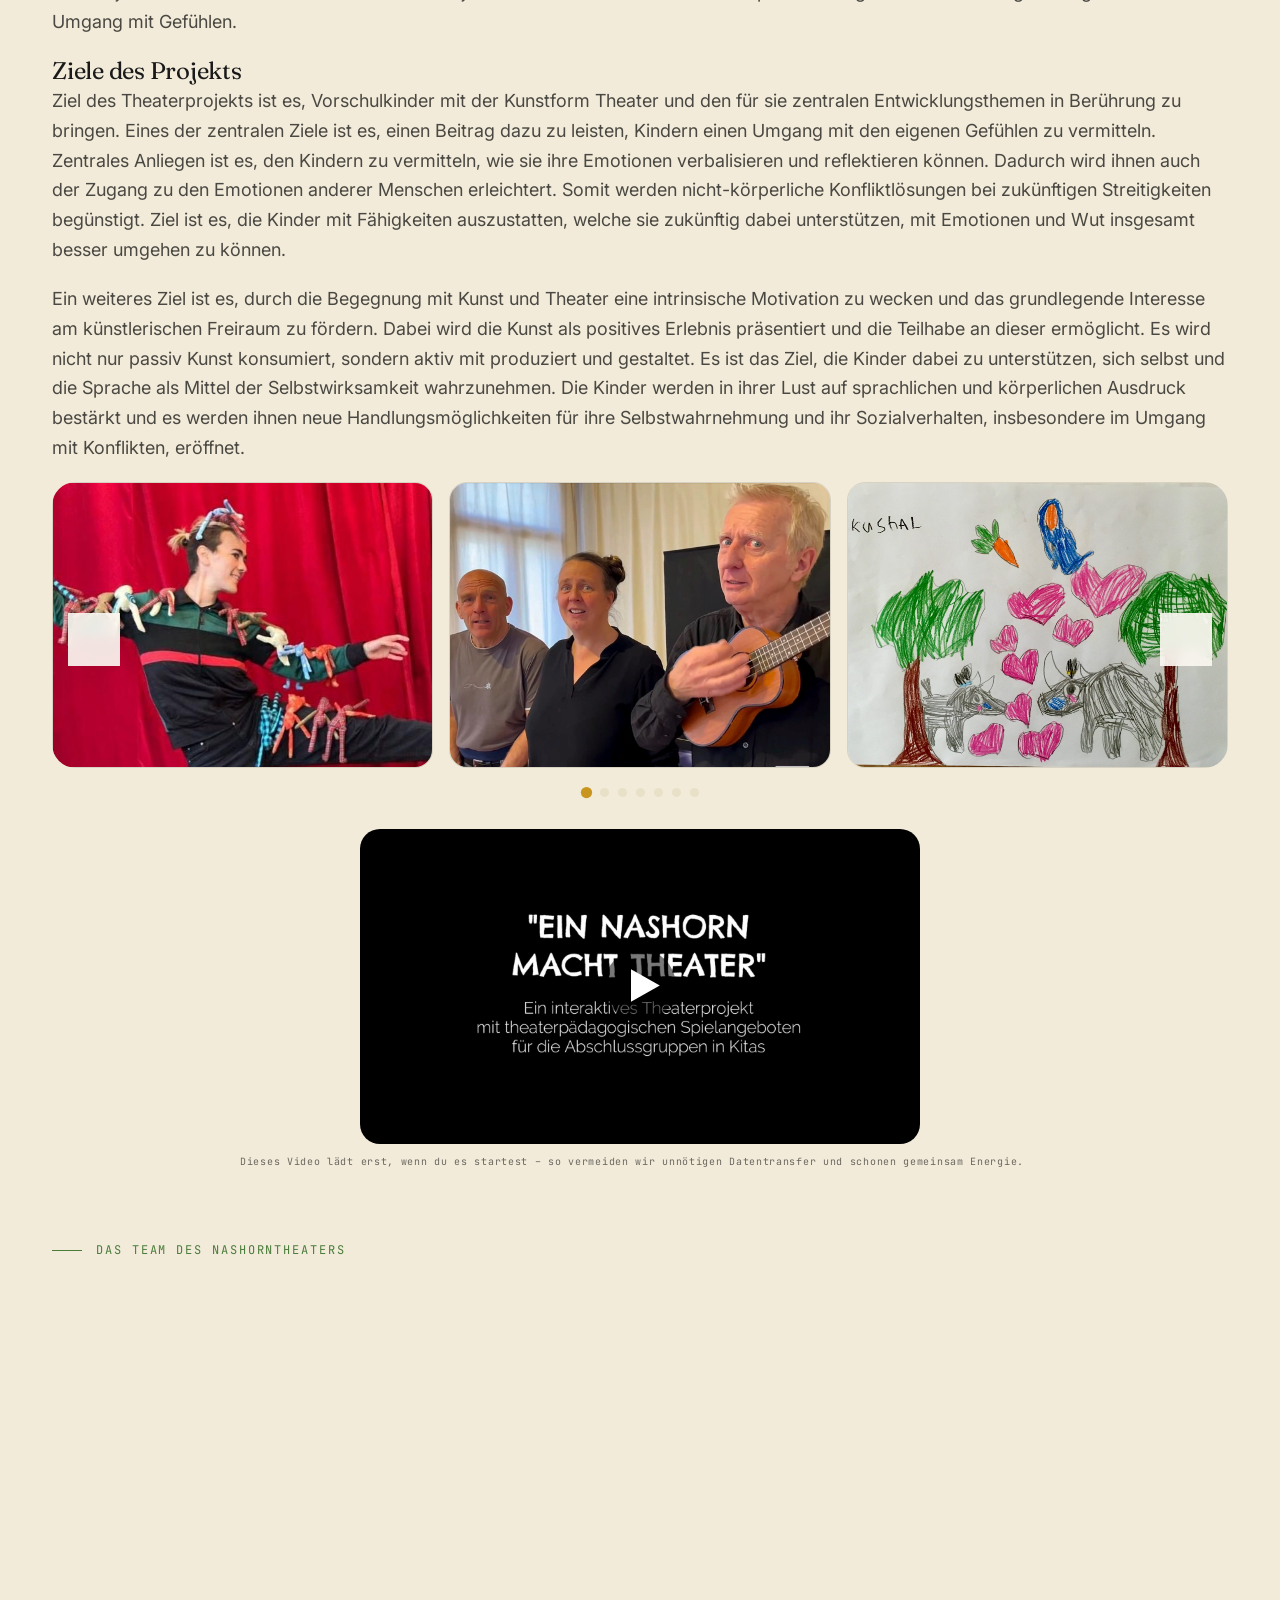
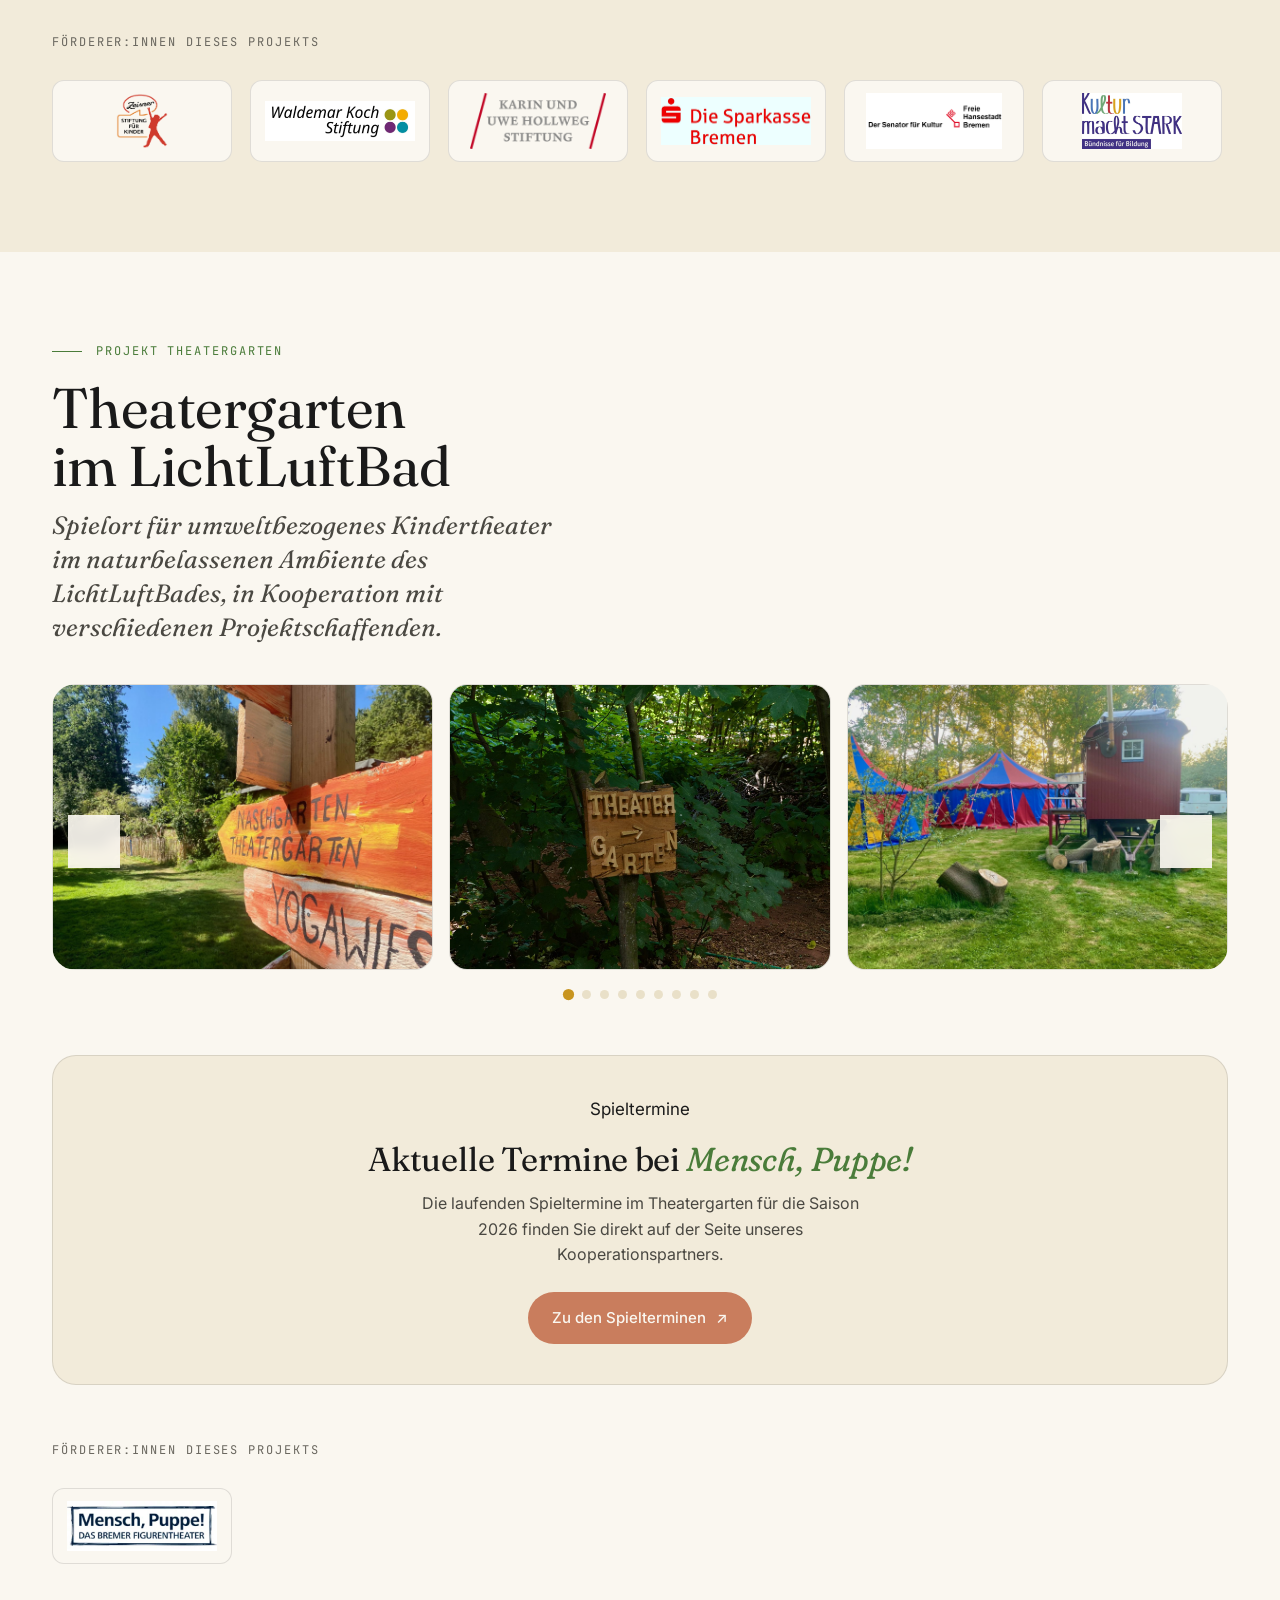
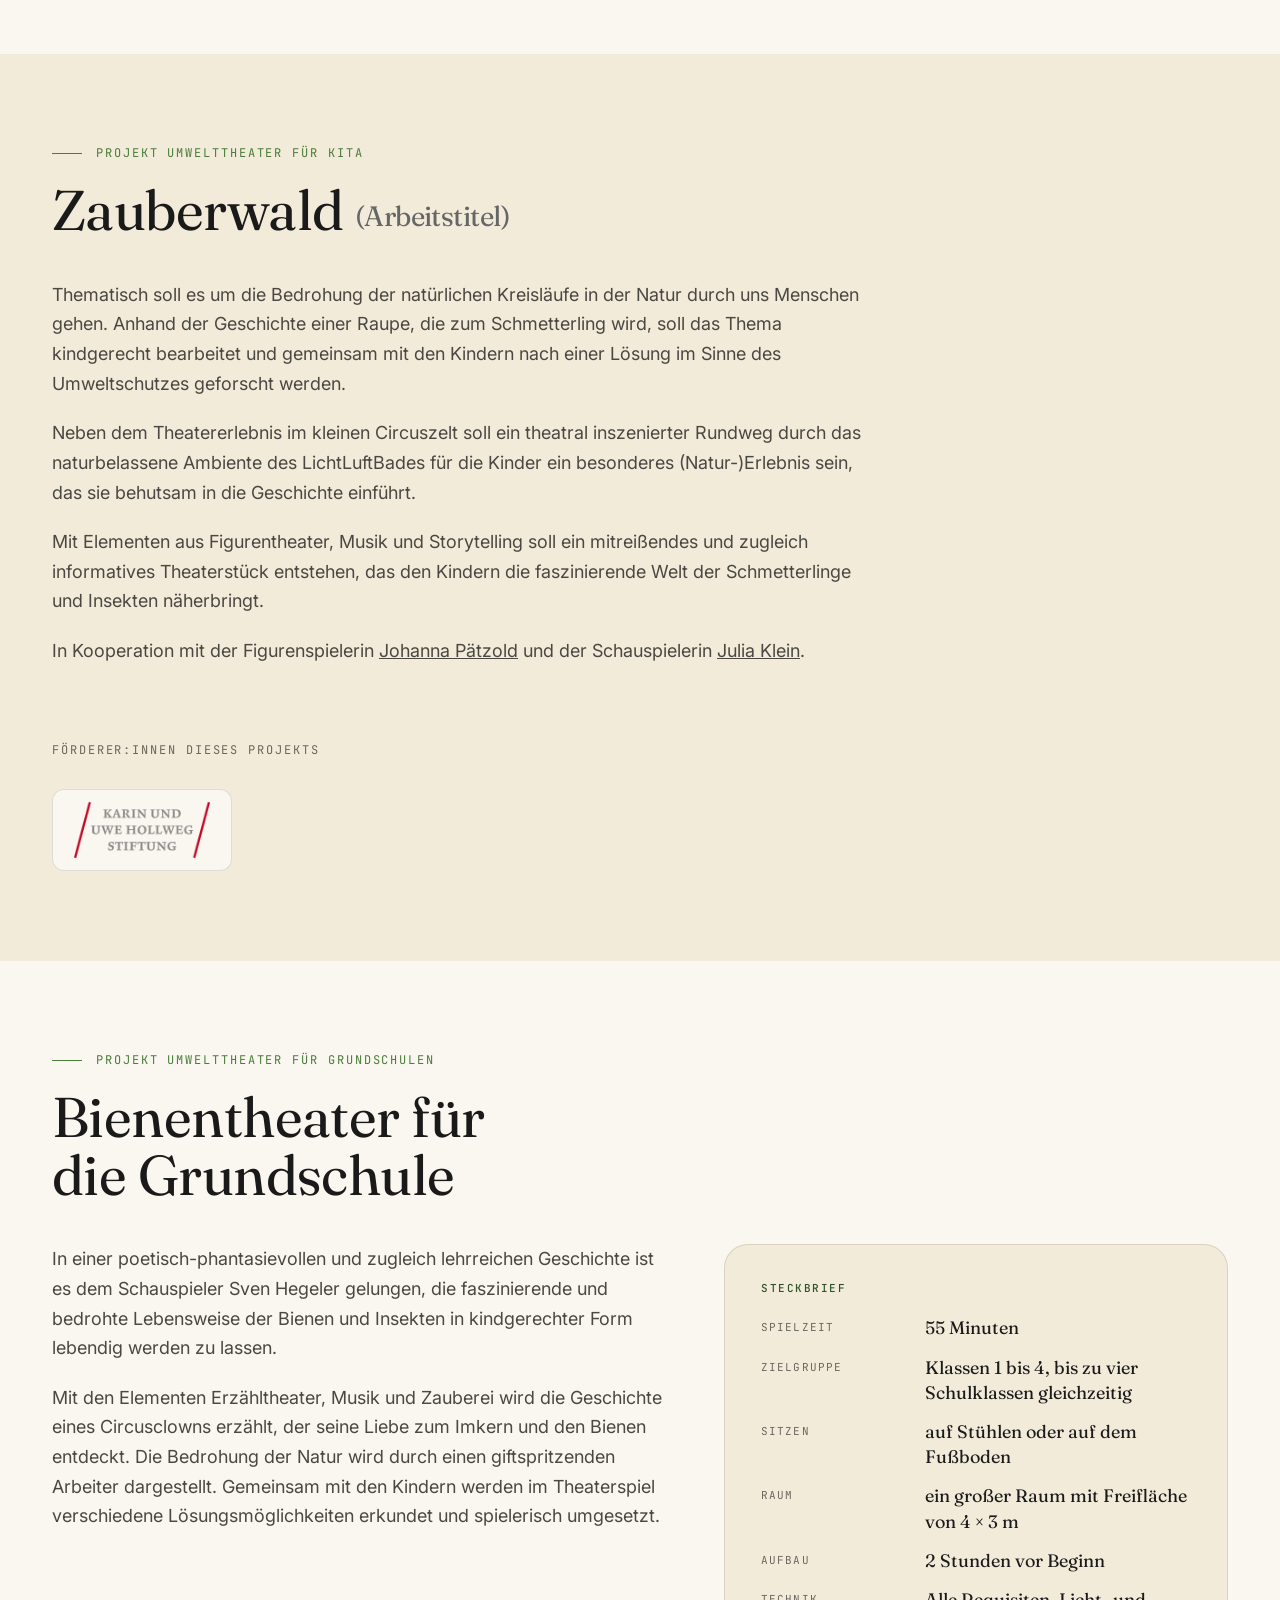
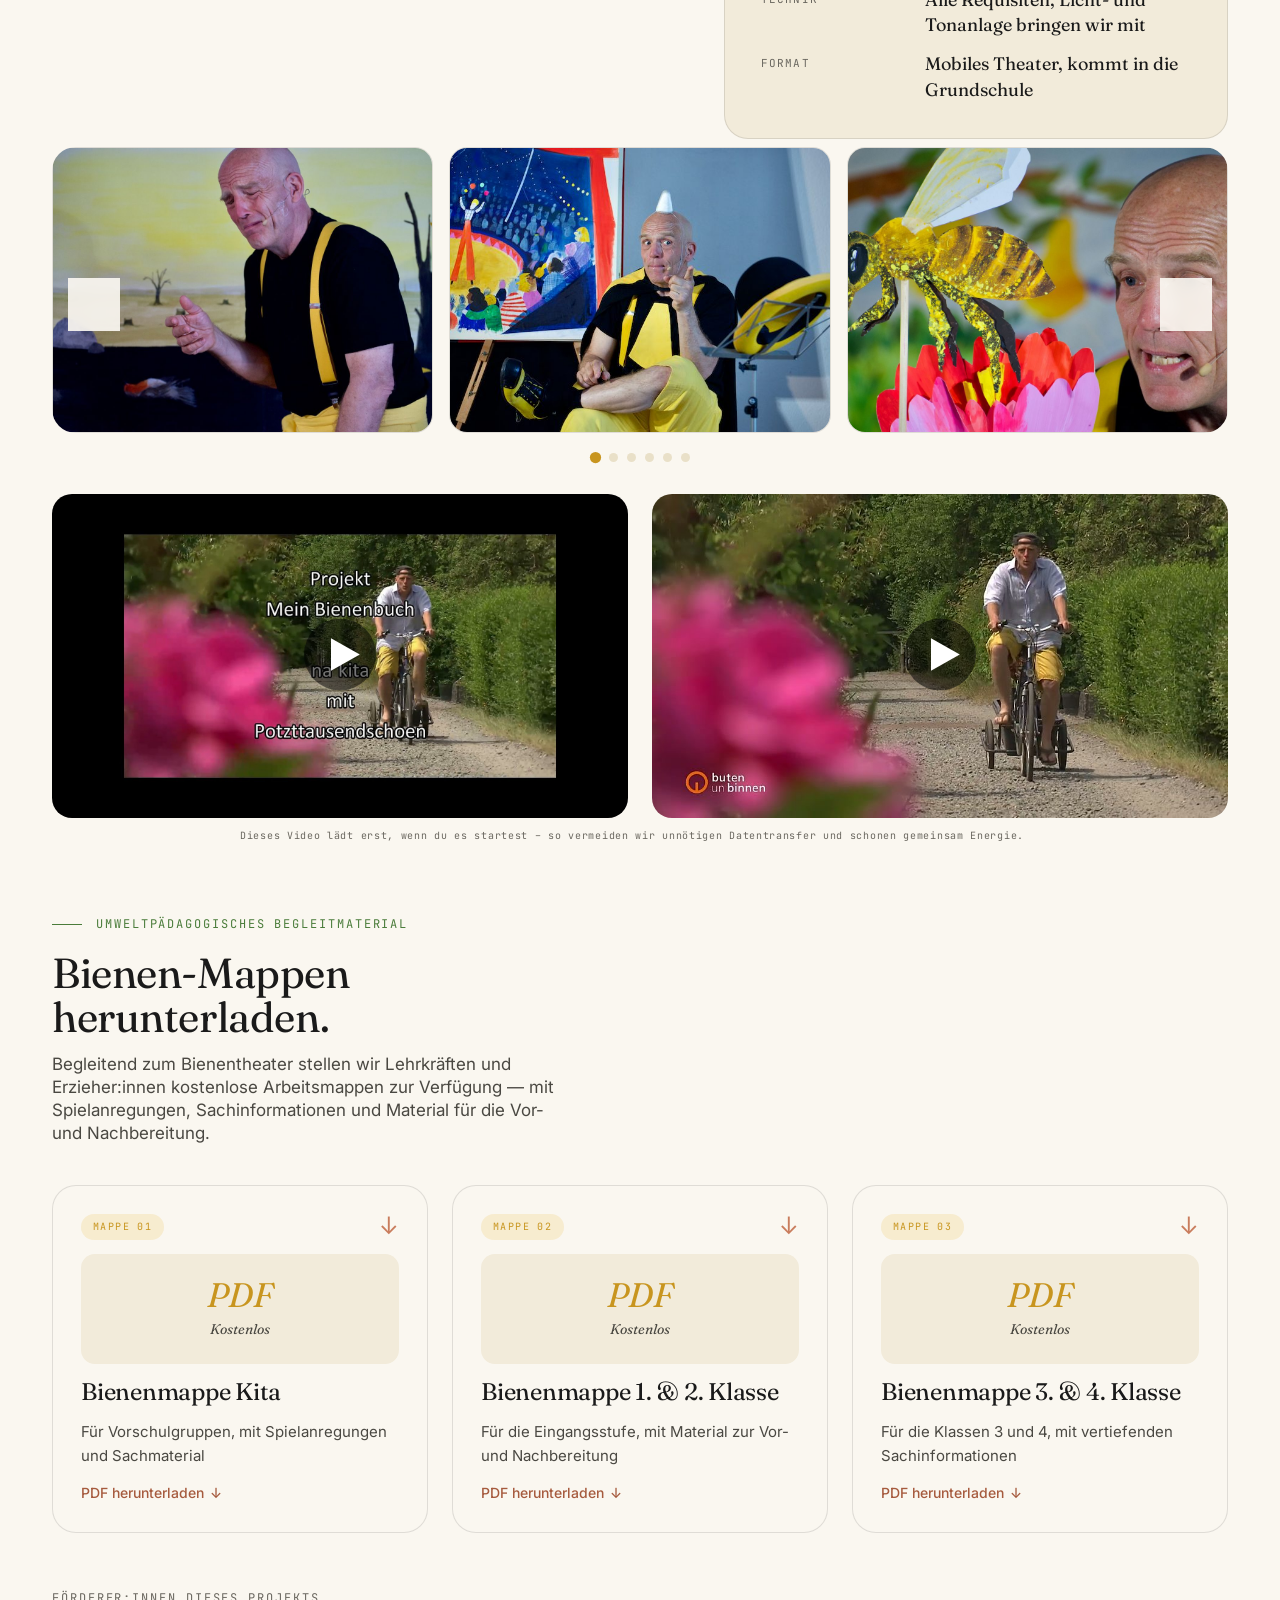
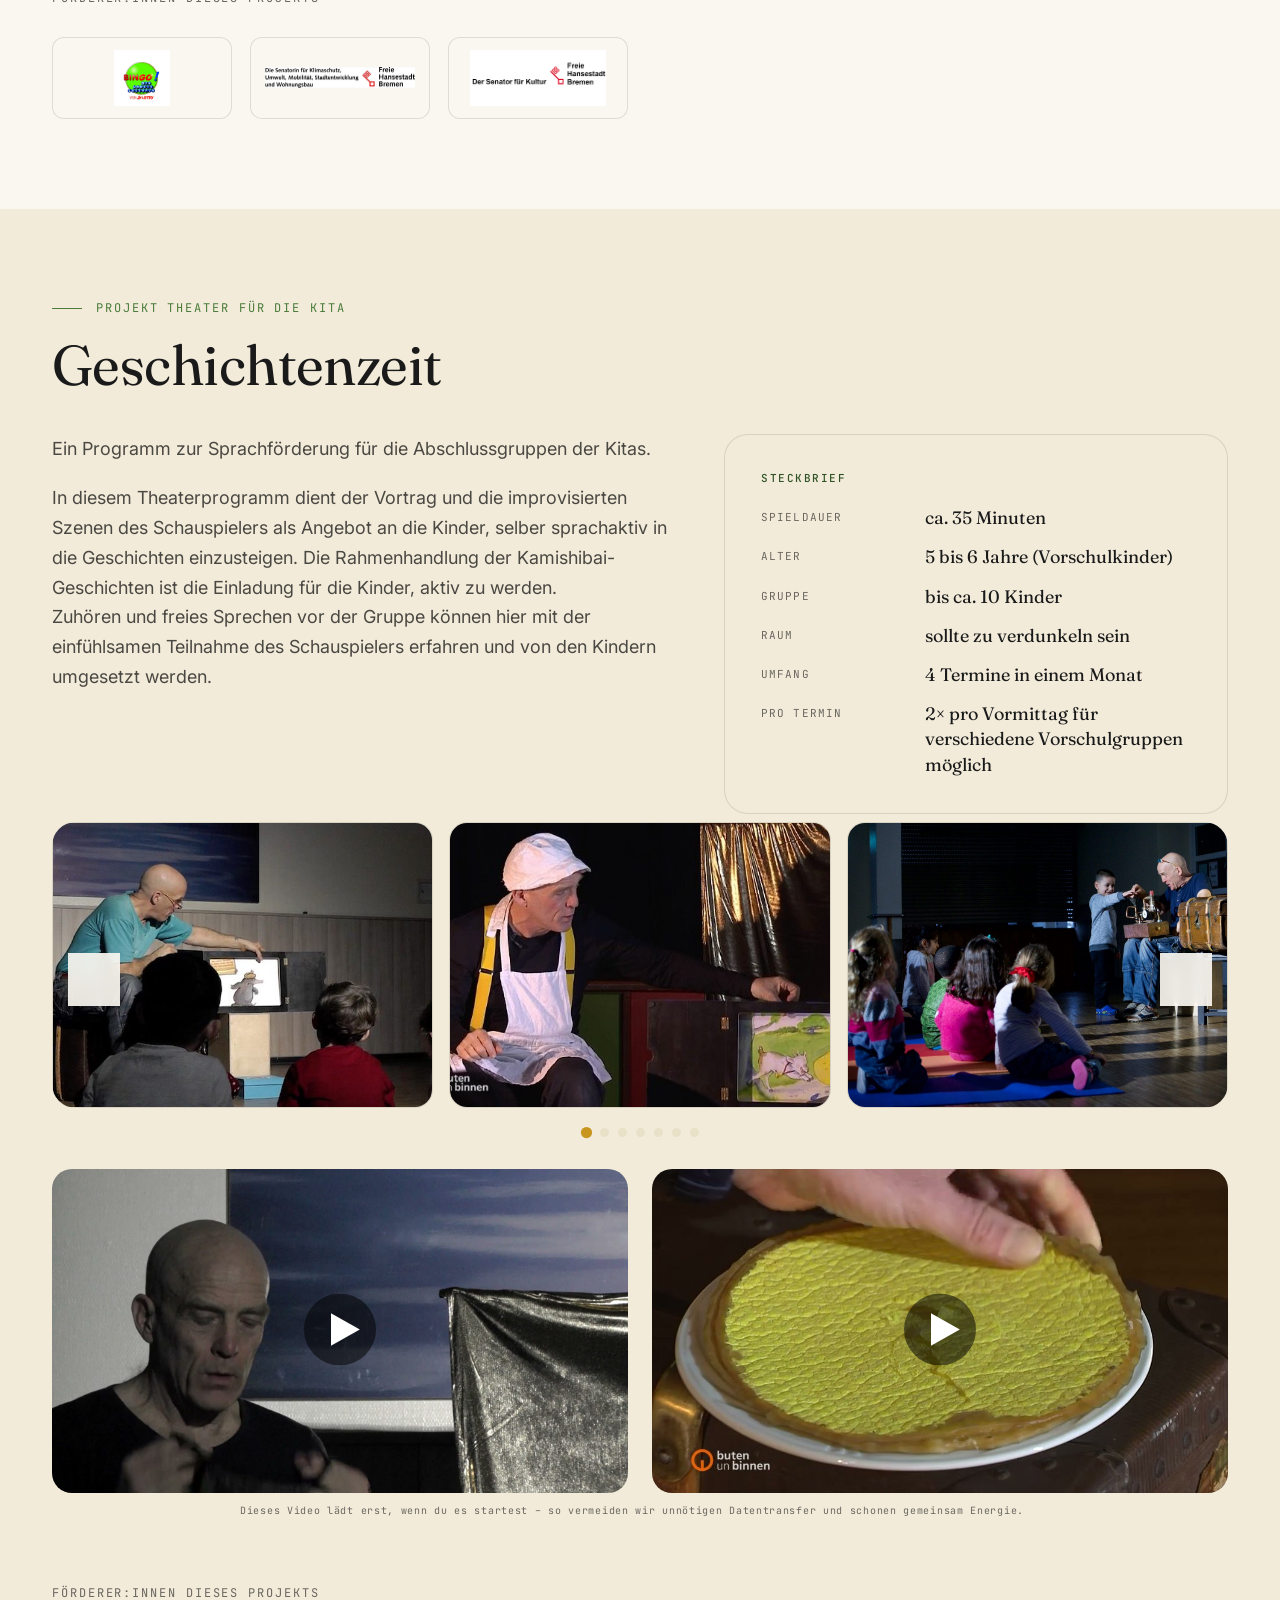
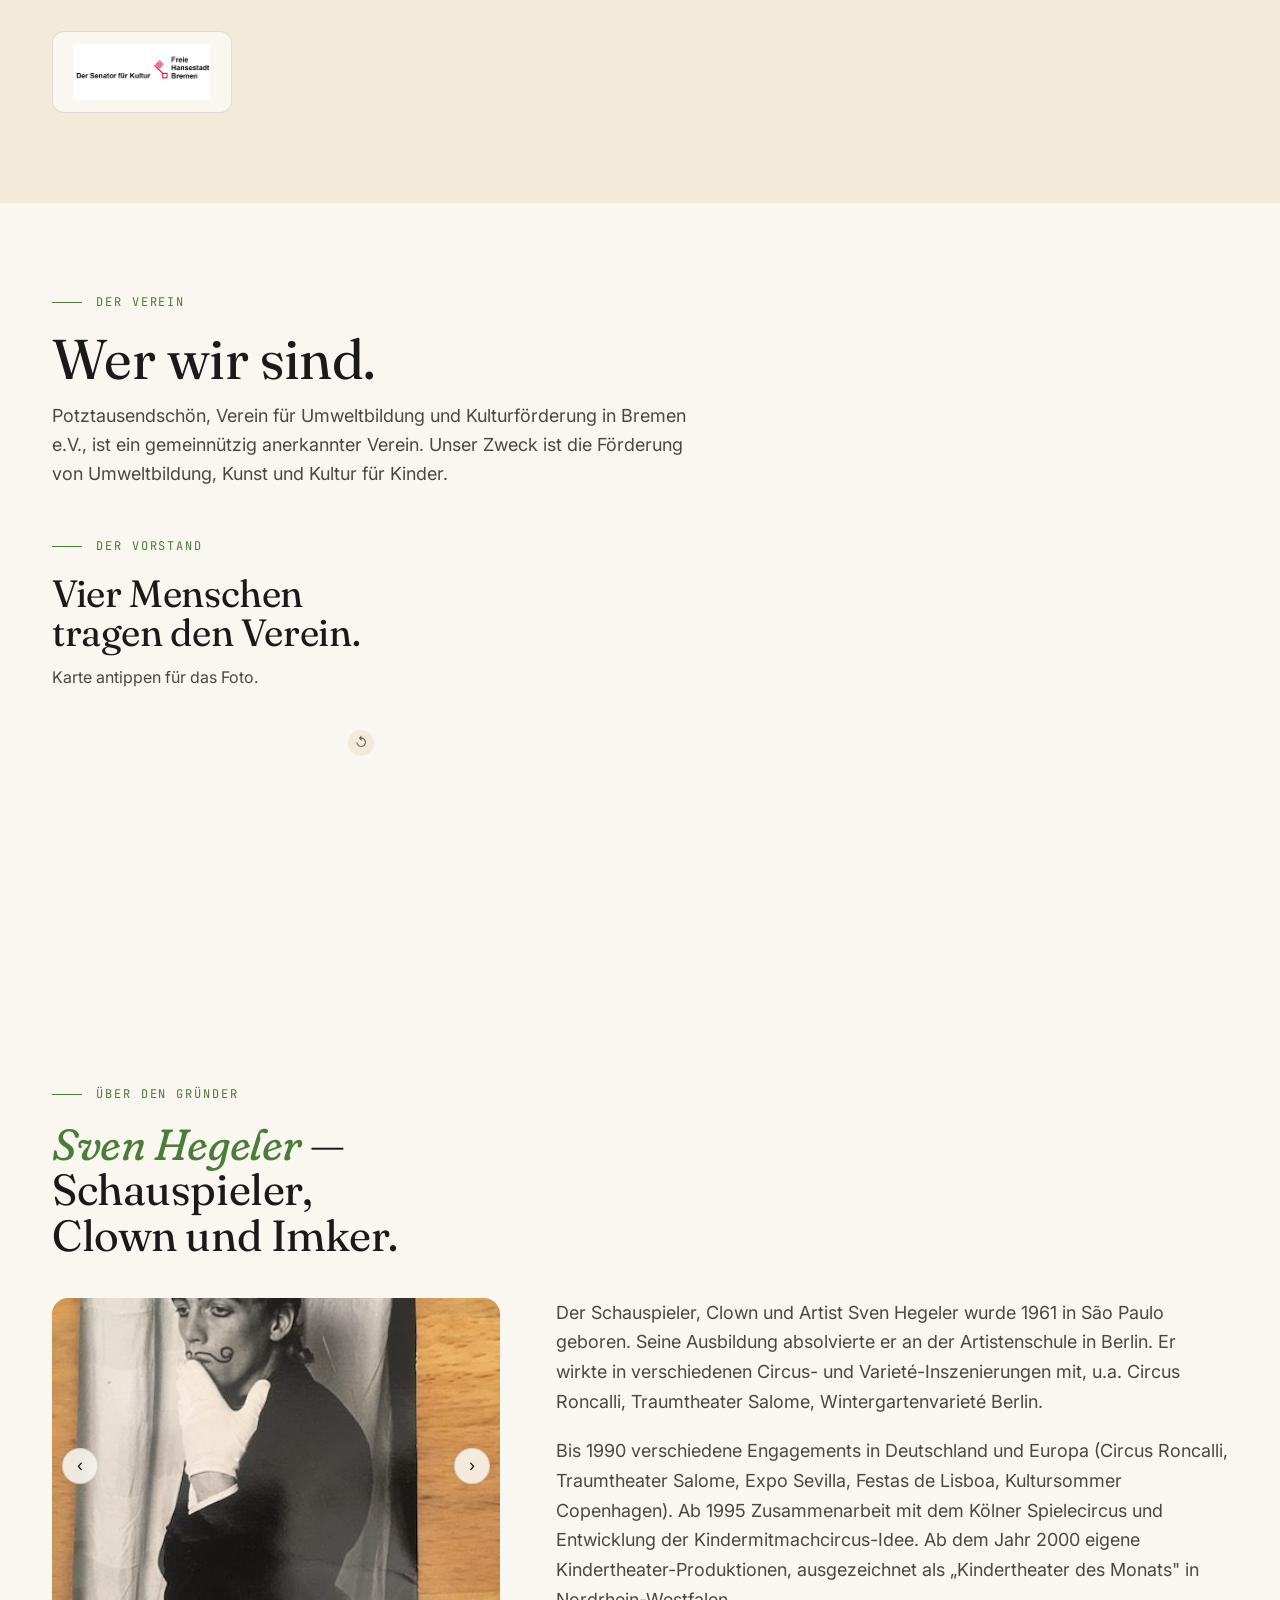
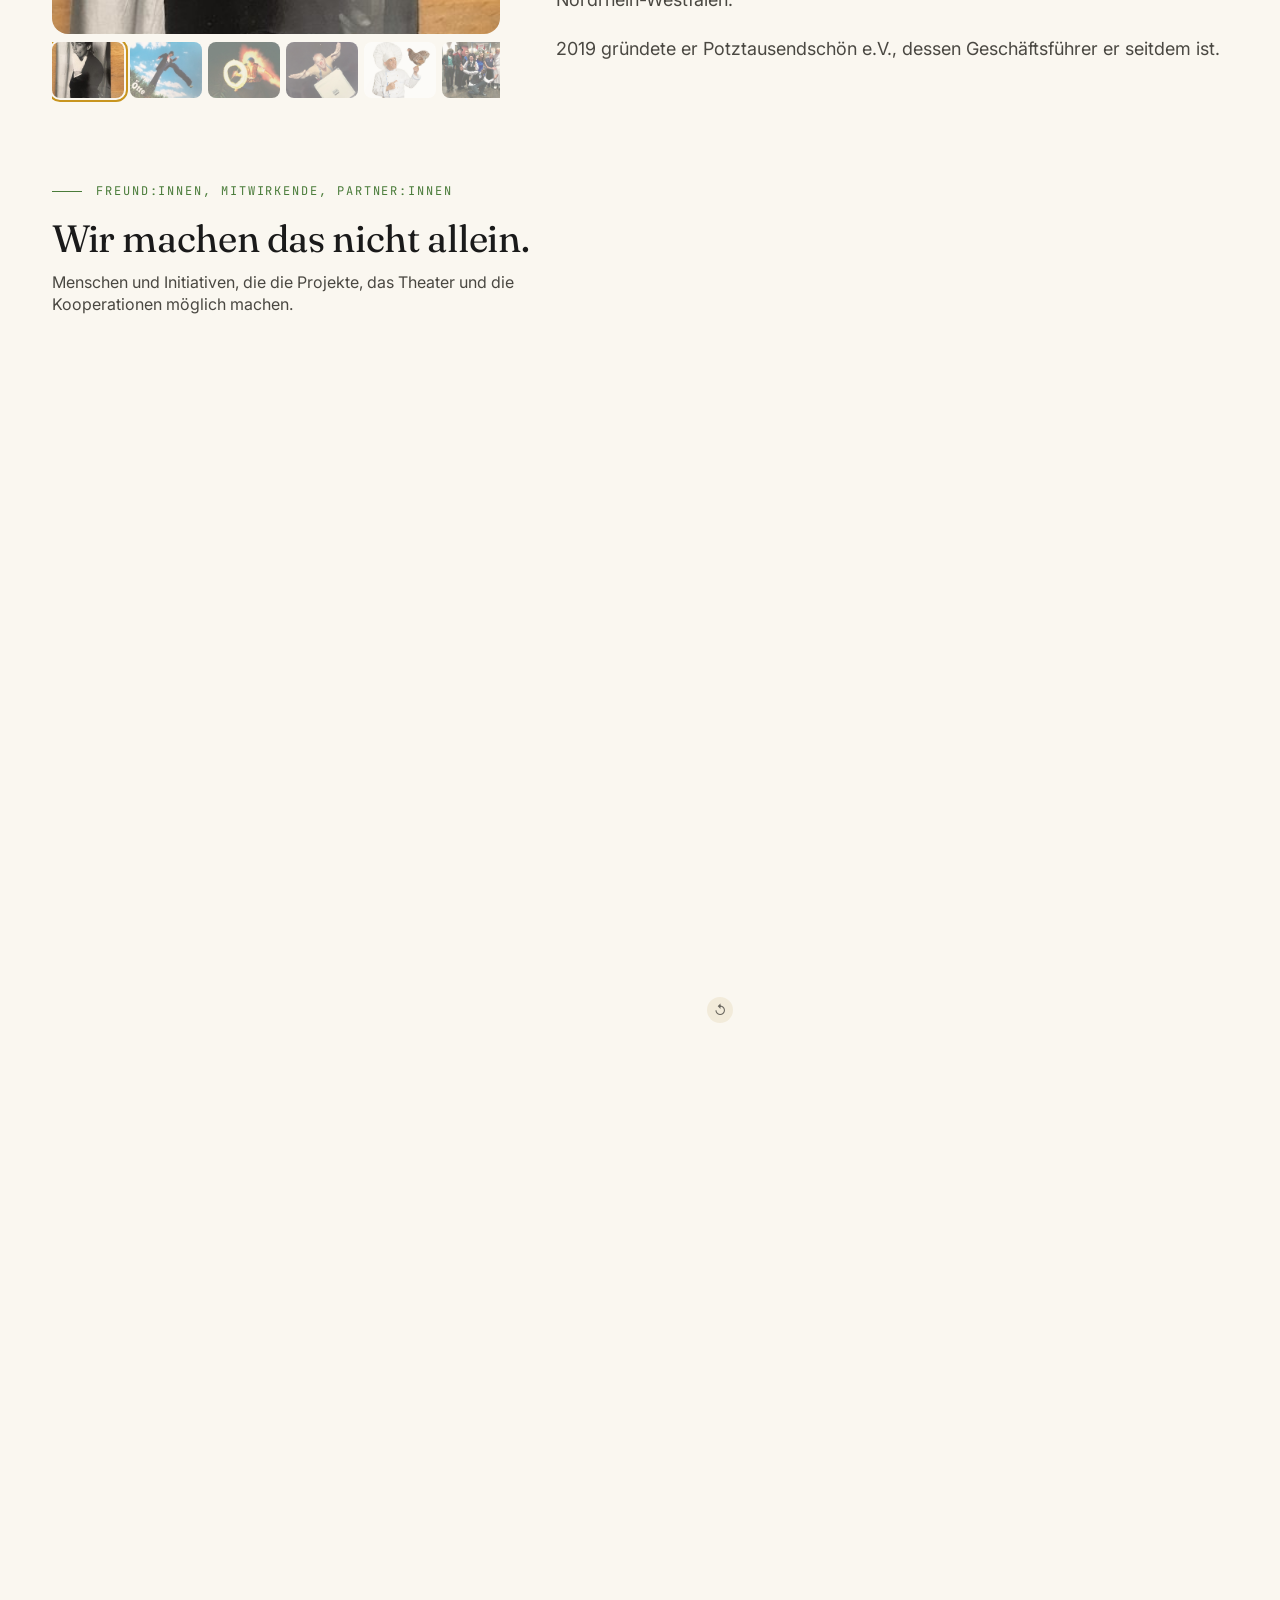
==== commit b9fa0812: "Bildoptimierung: Fotos verkleinern und verzögert nachladen Die Fotos lagen teils in Kameraauflösung " ====
--- a/index.html
+++ b/index.html
@@ -84,17 +84,17 @@
   <div class="container">
     <div class="sp-label">Dankeschön:</div>
     <div class="sp-grid">
-      <div class="sp-logo"><img src="assets/logos/logo_senator_kultur.png" alt="Der Senator für Kultur, Bremen" /></div>
-      <div class="sp-logo"><img src="assets/logos/logo_senatorin_umwelt.jpg" alt="Senatorin für Klimaschutz, Umwelt &amp; Mobilität" /></div>
-      <div class="sp-logo"><img src="assets/logos/logo_kultur_macht_stark.jpg" alt="Kultur macht stark – Bündnisse für Bildung" /></div>
-      <div class="sp-logo"><img src="assets/logos/logo_dpl.png" alt="Deutsche Postcode Lotterie" /></div>
-      <div class="sp-logo"><img src="assets/logos/logo_bingo.jpg" alt="BINGO! Die Umweltlotterie" /></div>
-      <div class="sp-logo"><img src="assets/logos/logo_hollweg.png" alt="Karin und Uwe Hollweg Stiftung" /></div>
-      <div class="sp-logo"><img src="assets/logos/logo_zeisner.png" alt="Zeisner Stiftung" /></div>
-      <div class="sp-logo"><img src="assets/logos/logo_wks.jpeg" alt="Waldemar Koch Stiftung" /></div>
-
-      <div class="sp-logo"><img src="assets/logos/logo_sparkasse.jpg" alt="Sparkasse Bremen" /></div>
-      <div class="sp-logo"><img src="assets/logos/logo_sparda_bank.jpg" alt="Stiftung Sparda-Bank Hannover" /></div>
+      <div class="sp-logo"><img loading="lazy" decoding="async" src="assets/logos/logo_senator_kultur.png" alt="Der Senator für Kultur, Bremen" /></div>
+      <div class="sp-logo"><img loading="lazy" decoding="async" src="assets/logos/logo_senatorin_umwelt.jpg" alt="Senatorin für Klimaschutz, Umwelt &amp; Mobilität" /></div>
+      <div class="sp-logo"><img loading="lazy" decoding="async" src="assets/logos/logo_kultur_macht_stark.jpg" alt="Kultur macht stark – Bündnisse für Bildung" /></div>
+      <div class="sp-logo"><img loading="lazy" decoding="async" src="assets/logos/logo_dpl.png" alt="Deutsche Postcode Lotterie" /></div>
+      <div class="sp-logo"><img loading="lazy" decoding="async" src="assets/logos/logo_bingo.jpg" alt="BINGO! Die Umweltlotterie" /></div>
+      <div class="sp-logo"><img loading="lazy" decoding="async" src="assets/logos/logo_hollweg.png" alt="Karin und Uwe Hollweg Stiftung" /></div>
+      <div class="sp-logo"><img loading="lazy" decoding="async" src="assets/logos/logo_zeisner.png" alt="Zeisner Stiftung" /></div>
+      <div class="sp-logo"><img loading="lazy" decoding="async" src="assets/logos/logo_wks.jpeg" alt="Waldemar Koch Stiftung" /></div>
+
+      <div class="sp-logo"><img loading="lazy" decoding="async" src="assets/logos/logo_sparkasse.jpg" alt="Sparkasse Bremen" /></div>
+      <div class="sp-logo"><img loading="lazy" decoding="async" src="assets/logos/logo_sparda_bank.jpg" alt="Stiftung Sparda-Bank Hannover" /></div>
     </div>
   </div>
 </section>
@@ -158,14 +158,14 @@
 
     <div class="video-row two">
       <div class="video-lazy" style="width:100%;border-radius:20px;overflow:hidden;position:relative;background:#111;">
-          <img class="video-thumb" src="assets/thumbnails/Naturtheater.jpg" alt="" style="width:100%;display:block;cursor:pointer;aspect-ratio:16/9;object-fit:cover">
+          <img loading="lazy" decoding="async" class="video-thumb" src="assets/thumbnails/Naturtheater.jpg" alt="" style="width:100%;display:block;cursor:pointer;aspect-ratio:16/9;object-fit:cover">
           <button class="video-play-btn" aria-label="Video abspielen" style="position:absolute;top:50%;left:50%;transform:translate(-50%,-50%);background:none;border:none;cursor:pointer;padding:0;z-index:2"><svg viewBox="0 0 80 80" xmlns="http://www.w3.org/2000/svg" width="72" height="72"><circle cx="40" cy="40" r="40" fill="rgba(0,0,0,0.52)"/><polygon points="30,22 62,40 30,58" fill="white"/></svg></button>
           <video preload="none" loading="lazy" style="width:100%;display:none">
             <source data-src="assets/videos/bienentheater/Naturtheater.mp4" type="video/mp4">
           </video>
         </div>
       <div class="video-lazy" style="width:100%;border-radius:20px;overflow:hidden;position:relative;background:#111;">
-          <img class="video-thumb" src="assets/thumbnails/Kinder_lernen_die_Natur_kennen.jpg" alt="" style="width:100%;display:block;cursor:pointer;aspect-ratio:16/9;object-fit:cover">
+          <img loading="lazy" decoding="async" class="video-thumb" src="assets/thumbnails/Kinder_lernen_die_Natur_kennen.jpg" alt="" style="width:100%;display:block;cursor:pointer;aspect-ratio:16/9;object-fit:cover">
           <button class="video-play-btn" aria-label="Video abspielen" style="position:absolute;top:50%;left:50%;transform:translate(-50%,-50%);background:none;border:none;cursor:pointer;padding:0;z-index:2"><svg viewBox="0 0 80 80" xmlns="http://www.w3.org/2000/svg" width="72" height="72"><circle cx="40" cy="40" r="40" fill="rgba(0,0,0,0.52)"/><polygon points="30,22 62,40 30,58" fill="white"/></svg></button>
           <video preload="none" loading="lazy" style="width:100%;display:none">
             <source data-src="assets/videos/bienentheater/Kinder_lernen_die_Natur_kennen.mp4" type="video/mp4">
@@ -176,27 +176,27 @@
 
   <div class="container" style="margin-top:80px">
     <div class="team-grid team-grid--5">
-      <div class="flip"><div class="flip-inner"><div class="flip-face flip-front"><span class="hint">↺</span><h4>Sven Hegeler</h4><div class="role">Clown und Schauspieler</div></div><div class="flip-face flip-back"><img src="assets/bilder_bienentheater/sven_hegeler_clown.jpg" alt="Sven Hegeler" style="position:absolute;inset:0;width:100%;height:100%;object-fit:cover"></div></div></div>
-      <div class="flip"><div class="flip-inner"><div class="flip-face flip-front"><span class="hint">↺</span><h4>Sabine Kochanke</h4><div class="role">Kulturwissenschaftlerin, Natur-, Wald- und Erlebnispädagogik</div></div><div class="flip-face flip-back" style="background:var(--cream);display:flex;align-items:center;justify-content:center"><img src="assets/logo-biene.png" alt="Sabine Kochanke" style="width:55%;height:auto;opacity:0.35"></div></div></div>
-      <div class="flip"><div class="flip-inner"><div class="flip-face flip-front"><span class="hint">↺</span><h4>Amelie Geyer</h4><div class="role">Umweltpädagogin, Natur- und Wildnispädagogin</div></div><div class="flip-face flip-back"><img src="assets/bilder_bienentheater/amelie_geyer.jpg" alt="Amelie Geyer" style="position:absolute;inset:0;width:100%;height:100%;object-fit:cover"></div></div></div>
-      <div class="flip"><div class="flip-inner"><div class="flip-face flip-front"><span class="hint">↺</span><h4>Anna Kaltwasser</h4><div class="role">Sozialwissenschaftlerin, &bdquo;K&uuml;nste im Sozialen&ldquo;</div></div><div class="flip-face flip-back"><img src="assets/bilder_bienentheater/anna_kaltwasser.jpg" alt="Anna Kaltwasser" style="position:absolute;inset:0;width:100%;height:100%;object-fit:cover"></div></div></div>
-      <div class="flip"><div class="flip-inner"><div class="flip-face flip-front"><span class="hint">↺</span><h4>Doreen Görschel</h4><div class="role">Umweltwissenschaftlerin</div></div><div class="flip-face flip-back"><img src="assets/bilder_bienentheater/doreen_goerschel.jpg" alt="Doreen Görschel" style="position:absolute;inset:0;width:100%;height:100%;object-fit:cover"></div></div></div>
-      <div class="flip"><div class="flip-inner"><div class="flip-face flip-front"><span class="hint">↺</span><h4>Laura Egge</h4><div class="role">Wildnispädagogin</div></div><div class="flip-face flip-back" style="background:var(--cream);display:flex;align-items:center;justify-content:center"><img src="assets/logo-biene.png" alt="Laura Egge" style="width:55%;height:auto;opacity:0.35"></div></div></div>
-      <div class="flip"><div class="flip-inner"><div class="flip-face flip-front"><span class="hint">↺</span><h4>Tabea Becher</h4><div class="role">Studentin der Wirtschaftspsychologie</div></div><div class="flip-face flip-back" style="background:var(--cream);display:flex;align-items:center;justify-content:center"><img src="assets/logo-biene.png" alt="Tabea Becher" style="width:55%;height:auto;opacity:0.35"></div></div></div>
-      <div class="flip"><div class="flip-inner"><div class="flip-face flip-front"><span class="hint">↺</span><h4>Bernd Pohl</h4><div class="role">Regisseur mit Schwerpunkt Kindertheater</div></div><div class="flip-face flip-back" style="background:var(--cream);display:flex;align-items:center;justify-content:center"><img src="assets/logo-biene.png" alt="Bernd Pohl" style="width:55%;height:auto;opacity:0.35"></div></div></div>
-      <div class="flip"><div class="flip-inner"><div class="flip-face flip-front"><span class="hint">↺</span><h4>Timo Ottolin</h4><div class="role">Kulturmanager, Humangeograph</div></div><div class="flip-face flip-back"><img src="assets/bilder_bienentheater/timo_ottolin.jpg" alt="Timo Ottolin" style="position:absolute;inset:0;width:100%;height:100%;object-fit:cover"></div></div></div>
-      <div class="flip"><div class="flip-inner"><div class="flip-face flip-front"><span class="hint">↺</span><h4>Dr. Angela Bolland</h4><div class="role">Wissenschaftliche Begleitung, Universität Bremen</div></div><div class="flip-face flip-back"><img src="assets/bilder_bienentheater/angela_bolland.jpg" alt="Dr. Angela Bolland" style="position:absolute;inset:0;width:100%;height:100%;object-fit:cover"></div></div></div>
+      <div class="flip"><div class="flip-inner"><div class="flip-face flip-front"><span class="hint">↺</span><h4>Sven Hegeler</h4><div class="role">Clown und Schauspieler</div></div><div class="flip-face flip-back"><img loading="lazy" decoding="async" src="assets/bilder_bienentheater/sven_hegeler_clown.jpg" alt="Sven Hegeler" style="position:absolute;inset:0;width:100%;height:100%;object-fit:cover"></div></div></div>
+      <div class="flip"><div class="flip-inner"><div class="flip-face flip-front"><span class="hint">↺</span><h4>Sabine Kochanke</h4><div class="role">Kulturwissenschaftlerin, Natur-, Wald- und Erlebnispädagogik</div></div><div class="flip-face flip-back" style="background:var(--cream);display:flex;align-items:center;justify-content:center"><img loading="lazy" decoding="async" src="assets/logo-biene.png" alt="Sabine Kochanke" style="width:55%;height:auto;opacity:0.35"></div></div></div>
+      <div class="flip"><div class="flip-inner"><div class="flip-face flip-front"><span class="hint">↺</span><h4>Amelie Geyer</h4><div class="role">Umweltpädagogin, Natur- und Wildnispädagogin</div></div><div class="flip-face flip-back"><img loading="lazy" decoding="async" src="assets/bilder_bienentheater/amelie_geyer.jpg" alt="Amelie Geyer" style="position:absolute;inset:0;width:100%;height:100%;object-fit:cover"></div></div></div>
+      <div class="flip"><div class="flip-inner"><div class="flip-face flip-front"><span class="hint">↺</span><h4>Anna Kaltwasser</h4><div class="role">Sozialwissenschaftlerin, &bdquo;K&uuml;nste im Sozialen&ldquo;</div></div><div class="flip-face flip-back"><img loading="lazy" decoding="async" src="assets/bilder_bienentheater/anna_kaltwasser.jpg" alt="Anna Kaltwasser" style="position:absolute;inset:0;width:100%;height:100%;object-fit:cover"></div></div></div>
+      <div class="flip"><div class="flip-inner"><div class="flip-face flip-front"><span class="hint">↺</span><h4>Doreen Görschel</h4><div class="role">Umweltwissenschaftlerin</div></div><div class="flip-face flip-back"><img loading="lazy" decoding="async" src="assets/bilder_bienentheater/doreen_goerschel.jpg" alt="Doreen Görschel" style="position:absolute;inset:0;width:100%;height:100%;object-fit:cover"></div></div></div>
+      <div class="flip"><div class="flip-inner"><div class="flip-face flip-front"><span class="hint">↺</span><h4>Laura Egge</h4><div class="role">Wildnispädagogin</div></div><div class="flip-face flip-back" style="background:var(--cream);display:flex;align-items:center;justify-content:center"><img loading="lazy" decoding="async" src="assets/logo-biene.png" alt="Laura Egge" style="width:55%;height:auto;opacity:0.35"></div></div></div>
+      <div class="flip"><div class="flip-inner"><div class="flip-face flip-front"><span class="hint">↺</span><h4>Tabea Becher</h4><div class="role">Studentin der Wirtschaftspsychologie</div></div><div class="flip-face flip-back"><img loading="lazy" decoding="async" src="assets/bilder_bienentheater/tabea.jpg" alt="Tabea Becher" style="position:absolute;inset:0;width:100%;height:100%;object-fit:cover"></div></div></div>
+      <div class="flip"><div class="flip-inner"><div class="flip-face flip-front"><span class="hint">↺</span><h4>Bernd Pohl</h4><div class="role">Regisseur mit Schwerpunkt Kindertheater</div></div><div class="flip-face flip-back" style="background:var(--cream);display:flex;align-items:center;justify-content:center"><img loading="lazy" decoding="async" src="assets/logo-biene.png" alt="Bernd Pohl" style="width:55%;height:auto;opacity:0.35"></div></div></div>
+      <div class="flip"><div class="flip-inner"><div class="flip-face flip-front"><span class="hint">↺</span><h4>Timo Ottolin</h4><div class="role">Kulturmanager, Humangeograph</div></div><div class="flip-face flip-back"><img loading="lazy" decoding="async" src="assets/bilder_bienentheater/timo_ottolin.jpg" alt="Timo Ottolin" style="position:absolute;inset:0;width:100%;height:100%;object-fit:cover"></div></div></div>
+      <div class="flip"><div class="flip-inner"><div class="flip-face flip-front"><span class="hint">↺</span><h4>Dr. Angela Bolland</h4><div class="role">Wissenschaftliche Begleitung, Universität Bremen</div></div><div class="flip-face flip-back"><img loading="lazy" decoding="async" src="assets/bilder_bienentheater/angela_bolland.jpg" alt="Dr. Angela Bolland" style="position:absolute;inset:0;width:100%;height:100%;object-fit:cover"></div></div></div>
     </div>
 
     <div class="sponsors sponsors--prog" style="padding:56px 0 0">
       <div class="sp-label" style="text-align:left">Förderer:innen dieses Projekts</div>
       <div class="sp-grid" style="justify-content:flex-start">
-        <div class="sp-logo"><img src="assets/logos/logo_dpl.png" alt="Deutsche Postcode Lotterie" /></div>
-        <div class="sp-logo"><img src="assets/logos/logo_bingo.jpg" alt="BINGO! Die Umweltlotterie" /></div>
-        <div class="sp-logo"><img src="assets/logos/logo_hollweg.png" alt="Karin und Uwe Hollweg Stiftung" /></div>
-        <div class="sp-logo"><img src="assets/logos/logo_sparda_bank.jpg" alt="Stiftung Sparda-Bank Hannover" /></div>
-        <div class="sp-logo"><img src="assets/bilder_bienentheater/9DF04F1F-5128-4195-846D-C4E829ED8074.png" alt="" /></div>
-        <div class="sp-logo"><img src="assets/bilder_bienentheater/C1B4F2ED-2AB7-4A9A-9A2A-838680DEF149.png" alt="" /></div>
+        <div class="sp-logo"><img loading="lazy" decoding="async" src="assets/logos/logo_dpl.png" alt="Deutsche Postcode Lotterie" /></div>
+        <div class="sp-logo"><img loading="lazy" decoding="async" src="assets/logos/logo_bingo.jpg" alt="BINGO! Die Umweltlotterie" /></div>
+        <div class="sp-logo"><img loading="lazy" decoding="async" src="assets/logos/logo_hollweg.png" alt="Karin und Uwe Hollweg Stiftung" /></div>
+        <div class="sp-logo"><img loading="lazy" decoding="async" src="assets/logos/logo_sparda_bank.jpg" alt="Stiftung Sparda-Bank Hannover" /></div>
+        <div class="sp-logo"><img loading="lazy" decoding="async" src="assets/bilder_bienentheater/9DF04F1F-5128-4195-846D-C4E829ED8074.png" alt="" /></div>
+        <div class="sp-logo"><img loading="lazy" decoding="async" src="assets/bilder_bienentheater/C1B4F2ED-2AB7-4A9A-9A2A-838680DEF149.png" alt="" /></div>
       </div>
     </div>
   </div>
@@ -210,7 +210,7 @@
         <h2>Ein Nashorn macht Theater</h2>
         <div class="prog-sub">Ein Theaterprogramm zum Thema Emotionen, Konfliktlösung und Sprachförderung für die Abschlussgruppen der Kita</div>
       </div>
-      <img src="assets/bilder_bienentheater/nashorn_icon_kopie.png" alt="Nashorn Illustration" style="width:240px;height:240px;object-fit:contain;flex-shrink:0" />
+      <img loading="lazy" decoding="async" src="assets/bilder_bienentheater/nashorn_icon_kopie.png" alt="Nashorn Illustration" style="width:240px;height:240px;object-fit:contain;flex-shrink:0" />
     </div>
 
     <div class="prose" style="margin-bottom:8px;max-width:none">
@@ -239,7 +239,7 @@
 
     <div class="video-row">
       <div class="video-lazy" style="width:100%;border-radius:20px;overflow:hidden;position:relative;background:#111;">
-          <img class="video-thumb" src="assets/thumbnails/Nashorn_Video_Final_2023_Promo.jpg" alt="" style="width:100%;display:block;cursor:pointer;aspect-ratio:16/9;object-fit:cover">
+          <img loading="lazy" decoding="async" class="video-thumb" src="assets/thumbnails/Nashorn_Video_Final_2023_Promo.jpg" alt="" style="width:100%;display:block;cursor:pointer;aspect-ratio:16/9;object-fit:cover">
           <button class="video-play-btn" aria-label="Video abspielen" style="position:absolute;top:50%;left:50%;transform:translate(-50%,-50%);background:none;border:none;cursor:pointer;padding:0;z-index:2"><svg viewBox="0 0 80 80" xmlns="http://www.w3.org/2000/svg" width="72" height="72"><circle cx="40" cy="40" r="40" fill="rgba(0,0,0,0.52)"/><polygon points="30,22 62,40 30,58" fill="white"/></svg></button>
           <video preload="none" loading="lazy" style="width:100%;display:none">
             <source data-src="assets/videos/bienentheater/Nashorn_Video_Final_2023_Promo.mp4" type="video/mp4">
@@ -251,22 +251,22 @@
       <div class="kicker">Das Team des Nashorntheaters</div>
     </div>
     <div class="team-grid team-grid--5">
-      <div class="flip"><div class="flip-inner"><div class="flip-face flip-front"><span class="hint">↺</span><h4>Julia Klein</h4><div class="role">Schauspielerin</div></div><div class="flip-face flip-back"><img src="assets/bilder_bienentheater/juliaklein.png" alt="Julia Klein" style="position:absolute;inset:0;width:100%;height:100%;object-fit:cover"></div></div></div>
-      <div class="flip"><div class="flip-inner"><div class="flip-face flip-front"><span class="hint">↺</span><h4>Holger Meierdierks</h4><div class="role">Schauspieler</div></div><div class="flip-face flip-back"><img src="assets/bilder_bienentheater/holgermeierdirks.png" alt="Holger Meierdierks" style="position:absolute;inset:0;width:100%;height:100%;object-fit:cover"></div></div></div>
-      <div class="flip"><div class="flip-inner"><div class="flip-face flip-front"><span class="hint">↺</span><h4>Ronja Steckmann</h4><div class="role">Tanzpädagogin</div></div><div class="flip-face flip-back"><img src="assets/bilder_bienentheater/ronja.jpg" alt="Ronja Steckmann" style="position:absolute;inset:0;width:100%;height:100%;object-fit:cover"></div></div></div>
-<div class="flip"><div class="flip-inner"><div class="flip-face flip-front"><span class="hint">↺</span><h4>Timo Ottolin</h4><div class="role">Kulturmanager, Humangeograph</div></div><div class="flip-face flip-back"><img src="assets/bilder_bienentheater/timo_ottolin.jpg" alt="Timo Ottolin" style="position:absolute;inset:0;width:100%;height:100%;object-fit:cover"></div></div></div>
-      <div class="flip"><div class="flip-inner"><div class="flip-face flip-front"><span class="hint">↺</span><h4>Sven Hegeler</h4><div class="role">Schauspieler</div></div><div class="flip-face flip-back"><img src="assets/bilder_bienentheater/sven_hegeler_nashorn.jpg" alt="Sven Hegeler" style="position:absolute;inset:0;width:100%;height:100%;object-fit:cover"></div></div></div>
+      <div class="flip"><div class="flip-inner"><div class="flip-face flip-front"><span class="hint">↺</span><h4>Julia Klein</h4><div class="role">Schauspielerin</div></div><div class="flip-face flip-back"><img loading="lazy" decoding="async" src="assets/bilder_bienentheater/juliaklein.png" alt="Julia Klein" style="position:absolute;inset:0;width:100%;height:100%;object-fit:cover"></div></div></div>
+      <div class="flip"><div class="flip-inner"><div class="flip-face flip-front"><span class="hint">↺</span><h4>Holger Meierdierks</h4><div class="role">Schauspieler</div></div><div class="flip-face flip-back"><img loading="lazy" decoding="async" src="assets/bilder_bienentheater/holgermeierdirks.png" alt="Holger Meierdierks" style="position:absolute;inset:0;width:100%;height:100%;object-fit:cover"></div></div></div>
+      <div class="flip"><div class="flip-inner"><div class="flip-face flip-front"><span class="hint">↺</span><h4>Ronja Steckmann</h4><div class="role">Tanzpädagogin</div></div><div class="flip-face flip-back"><img loading="lazy" decoding="async" src="assets/bilder_bienentheater/ronja.jpg" alt="Ronja Steckmann" style="position:absolute;inset:0;width:100%;height:100%;object-fit:cover"></div></div></div>
+<div class="flip"><div class="flip-inner"><div class="flip-face flip-front"><span class="hint">↺</span><h4>Timo Ottolin</h4><div class="role">Kulturmanager, Humangeograph</div></div><div class="flip-face flip-back"><img loading="lazy" decoding="async" src="assets/bilder_bienentheater/timo_ottolin.jpg" alt="Timo Ottolin" style="position:absolute;inset:0;width:100%;height:100%;object-fit:cover"></div></div></div>
+      <div class="flip"><div class="flip-inner"><div class="flip-face flip-front"><span class="hint">↺</span><h4>Sven Hegeler</h4><div class="role">Schauspieler</div></div><div class="flip-face flip-back"><img loading="lazy" decoding="async" src="assets/bilder_bienentheater/sven_hegeler_nashorn.jpg" alt="Sven Hegeler" style="position:absolute;inset:0;width:100%;height:100%;object-fit:cover"></div></div></div>
     </div>
 
     <div class="sponsors sponsors--prog" style="padding:56px 0 0">
       <div class="sp-label" style="text-align:left">Förderer:innen dieses Projekts</div>
       <div class="sp-grid" style="justify-content:flex-start">
-        <div class="sp-logo"><img src="assets/logos/logo_zeisner.png" alt="Zeisner Stiftung" /></div>
-        <div class="sp-logo"><img src="assets/logos/logo_wks.jpeg" alt="Waldemar Koch Stiftung" /></div>
-        <div class="sp-logo"><img src="assets/logos/logo_hollweg.png" alt="Karin und Uwe Hollweg Stiftung" /></div>
-        <div class="sp-logo"><img src="assets/logos/logo_sparkasse.jpg" alt="Sparkasse Bremen" /></div>
-        <div class="sp-logo"><img src="assets/logos/logo_senator_kultur.png" alt="Der Senator für Kultur, Bremen" /></div>
-        <div class="sp-logo"><img src="assets/logos/logo_kultur_macht_stark.jpg" alt="Kultur macht stark – Bündnisse für Bildung" /></div>
+        <div class="sp-logo"><img loading="lazy" decoding="async" src="assets/logos/logo_zeisner.png" alt="Zeisner Stiftung" /></div>
+        <div class="sp-logo"><img loading="lazy" decoding="async" src="assets/logos/logo_wks.jpeg" alt="Waldemar Koch Stiftung" /></div>
+        <div class="sp-logo"><img loading="lazy" decoding="async" src="assets/logos/logo_hollweg.png" alt="Karin und Uwe Hollweg Stiftung" /></div>
+        <div class="sp-logo"><img loading="lazy" decoding="async" src="assets/logos/logo_sparkasse.jpg" alt="Sparkasse Bremen" /></div>
+        <div class="sp-logo"><img loading="lazy" decoding="async" src="assets/logos/logo_senator_kultur.png" alt="Der Senator für Kultur, Bremen" /></div>
+        <div class="sp-logo"><img loading="lazy" decoding="async" src="assets/logos/logo_kultur_macht_stark.jpg" alt="Kultur macht stark – Bündnisse für Bildung" /></div>
       </div>
     </div>
   </div>
@@ -309,7 +309,7 @@
     <div class="sponsors sponsors--prog" style="padding:56px 0 0">
       <div class="sp-label" style="text-align:left">Förderer:innen dieses Projekts</div>
       <div class="sp-grid" style="justify-content:flex-start">
-        <div class="sp-logo"><img src="assets/logos/logo_menschpuppe.jpg" alt="Mensch, Puppe! Figurentheater" /></div>
+        <div class="sp-logo"><img loading="lazy" decoding="async" src="assets/logos/logo_menschpuppe.jpg" alt="Mensch, Puppe! Figurentheater" /></div>
       </div>
     </div>
   </div>
@@ -332,7 +332,7 @@
     <div class="sponsors sponsors--prog" style="padding:56px 0 0">
       <div class="sp-label" style="text-align:left">Förderer:innen dieses Projekts</div>
       <div class="sp-grid" style="justify-content:flex-start">
-        <div class="sp-logo"><img src="assets/logos/logo_hollweg.png" alt="Karin und Uwe Hollweg Stiftung" /></div>
+        <div class="sp-logo"><img loading="lazy" decoding="async" src="assets/logos/logo_hollweg.png" alt="Karin und Uwe Hollweg Stiftung" /></div>
       </div>
     </div>
   </div>
@@ -382,14 +382,14 @@
 
     <div class="video-row two">
       <div class="video-lazy" style="width:100%;border-radius:20px;overflow:hidden;position:relative;background:#111;">
-          <img class="video-thumb" src="assets/thumbnails/Mein_Bienenbuch.jpg" alt="" style="width:100%;display:block;cursor:pointer;aspect-ratio:16/9;object-fit:cover">
+          <img loading="lazy" decoding="async" class="video-thumb" src="assets/thumbnails/Mein_Bienenbuch.jpg" alt="" style="width:100%;display:block;cursor:pointer;aspect-ratio:16/9;object-fit:cover">
           <button class="video-play-btn" aria-label="Video abspielen" style="position:absolute;top:50%;left:50%;transform:translate(-50%,-50%);background:none;border:none;cursor:pointer;padding:0;z-index:2"><svg viewBox="0 0 80 80" xmlns="http://www.w3.org/2000/svg" width="72" height="72"><circle cx="40" cy="40" r="40" fill="rgba(0,0,0,0.52)"/><polygon points="30,22 62,40 30,58" fill="white"/></svg></button>
           <video preload="none" loading="lazy" style="width:100%;display:none">
             <source data-src="assets/videos/bienentheater/Mein_Bienenbuch.mp4" type="video/mp4">
           </video>
         </div>
       <div class="video-lazy" style="width:100%;border-radius:20px;overflow:hidden;position:relative;background:#111;">
-          <img class="video-thumb" src="assets/thumbnails/buten_un_binnen.jpg" alt="" style="width:100%;display:block;cursor:pointer;aspect-ratio:16/9;object-fit:cover">
+          <img loading="lazy" decoding="async" class="video-thumb" src="assets/thumbnails/buten_un_binnen.jpg" alt="" style="width:100%;display:block;cursor:pointer;aspect-ratio:16/9;object-fit:cover">
           <button class="video-play-btn" aria-label="Video abspielen" style="position:absolute;top:50%;left:50%;transform:translate(-50%,-50%);background:none;border:none;cursor:pointer;padding:0;z-index:2"><svg viewBox="0 0 80 80" xmlns="http://www.w3.org/2000/svg" width="72" height="72"><circle cx="40" cy="40" r="40" fill="rgba(0,0,0,0.52)"/><polygon points="30,22 62,40 30,58" fill="white"/></svg></button>
           <video preload="none" loading="lazy" style="width:100%;display:none">
             <source data-src="assets/videos/bienentheater/buten_un_binnen.mp4" type="video/mp4">
@@ -432,9 +432,9 @@
     <div class="sponsors sponsors--prog" style="padding:56px 0 0">
       <div class="sp-label" style="text-align:left">Förderer:innen dieses Projekts</div>
       <div class="sp-grid" style="justify-content:flex-start">
-        <div class="sp-logo"><img src="assets/logos/logo_bingo.jpg" alt="BINGO! Die Umweltlotterie" /></div>
-        <div class="sp-logo"><img src="assets/logos/logo_senatorin_klimaschutz.jpg" alt="Die Senatorin für Klimaschutz, Umwelt &amp; Mobilität Bremen" /></div>
-        <div class="sp-logo"><img src="assets/logos/logo_senator_kultur.png" alt="Der Senator für Kultur, Bremen" /></div>
+        <div class="sp-logo"><img loading="lazy" decoding="async" src="assets/logos/logo_bingo.jpg" alt="BINGO! Die Umweltlotterie" /></div>
+        <div class="sp-logo"><img loading="lazy" decoding="async" src="assets/logos/logo_senatorin_klimaschutz.jpg" alt="Die Senatorin für Klimaschutz, Umwelt &amp; Mobilität Bremen" /></div>
+        <div class="sp-logo"><img loading="lazy" decoding="async" src="assets/logos/logo_senator_kultur.png" alt="Der Senator für Kultur, Bremen" /></div>
       </div>
     </div>
   </div>
@@ -484,14 +484,14 @@
 
     <div class="video-row two">
       <div class="video-lazy" style="width:100%;border-radius:20px;overflow:hidden;position:relative;background:#111;">
-          <img class="video-thumb" src="assets/thumbnails/Geschichtenzeit.jpg" alt="" style="width:100%;display:block;cursor:pointer;aspect-ratio:16/9;object-fit:cover">
+          <img loading="lazy" decoding="async" class="video-thumb" src="assets/thumbnails/Geschichtenzeit.jpg" alt="" style="width:100%;display:block;cursor:pointer;aspect-ratio:16/9;object-fit:cover">
           <button class="video-play-btn" aria-label="Video abspielen" style="position:absolute;top:50%;left:50%;transform:translate(-50%,-50%);background:none;border:none;cursor:pointer;padding:0;z-index:2"><svg viewBox="0 0 80 80" xmlns="http://www.w3.org/2000/svg" width="72" height="72"><circle cx="40" cy="40" r="40" fill="rgba(0,0,0,0.52)"/><polygon points="30,22 62,40 30,58" fill="white"/></svg></button>
           <video preload="none" loading="lazy" style="width:100%;display:none">
             <source data-src="assets/videos/erzaehltheater/Geschichtenzeit.mp4" type="video/mp4">
           </video>
         </div>
       <div class="video-lazy" style="width:100%;border-radius:20px;overflow:hidden;position:relative;background:#111;">
-          <img class="video-thumb" src="assets/thumbnails/erzaehltheater_kita.jpg" alt="" style="width:100%;display:block;cursor:pointer;aspect-ratio:16/9;object-fit:cover">
+          <img loading="lazy" decoding="async" class="video-thumb" src="assets/thumbnails/erzaehltheater_kita.jpg" alt="" style="width:100%;display:block;cursor:pointer;aspect-ratio:16/9;object-fit:cover">
           <button class="video-play-btn" aria-label="Video abspielen" style="position:absolute;top:50%;left:50%;transform:translate(-50%,-50%);background:none;border:none;cursor:pointer;padding:0;z-index:2"><svg viewBox="0 0 80 80" xmlns="http://www.w3.org/2000/svg" width="72" height="72"><circle cx="40" cy="40" r="40" fill="rgba(0,0,0,0.52)"/><polygon points="30,22 62,40 30,58" fill="white"/></svg></button>
           <video preload="none" loading="lazy" style="width:100%;display:none">
             <source data-src="assets/videos/erzaehltheater/erzaehltheater_kita.mp4" type="video/mp4">
@@ -502,7 +502,7 @@
     <div class="sponsors sponsors--prog" style="padding:56px 0 0">
       <div class="sp-label" style="text-align:left">Förderer:innen dieses Projekts</div>
       <div class="sp-grid" style="justify-content:flex-start">
-        <div class="sp-logo"><img src="assets/logos/logo_senator_kultur.png" alt="Der Senator für Kultur, Bremen" /></div>
+        <div class="sp-logo"><img loading="lazy" decoding="async" src="assets/logos/logo_senator_kultur.png" alt="Der Senator für Kultur, Bremen" /></div>
       </div>
     </div>
   </div>
@@ -522,10 +522,10 @@
       <div class="prog-sub" style="font-style:normal;font-family:'Inter',sans-serif;font-size:16px">Karte antippen für das Foto.</div>
     </div>
     <div class="team-grid team-grid--5">
-      <div class="flip"><div class="flip-inner"><div class="flip-face flip-front"><span class="hint">↺</span><h4>Sven Hegeler</h4><div class="role">Vorsitzender · Bremen</div></div><div class="flip-face flip-back"><img src="assets/bilder_bienentheater/sven_hegeler.jpg" alt="Sven Hegeler" style="position:absolute;inset:0;width:100%;height:100%;object-fit:cover"></div></div></div>
-      <div class="flip"><div class="flip-inner"><div class="flip-face flip-front"><span class="hint">↺</span><h4>Walter Kaemena</h4><div class="role">2. Vorsitzender · Worpswede</div></div><div class="flip-face flip-back"><img src="assets/bilder_bienentheater/walter_kaemena.jpg" alt="Walter Kaemena" style="position:absolute;inset:0;width:100%;height:100%;object-fit:cover"></div></div></div>
-      <div class="flip"><div class="flip-inner"><div class="flip-face flip-front"><span class="hint">↺</span><h4>Melissa Chelmis</h4><div class="role">Schriftführerin · Bremen</div></div><div class="flip-face flip-back"><img src="assets/bilder_bienentheater/melissa_chelmis.jpg" alt="Melissa Chelmis" style="position:absolute;inset:0;width:100%;height:100%;object-fit:cover"></div></div></div>
-      <div class="flip"><div class="flip-inner"><div class="flip-face flip-front"><span class="hint">↺</span><h4>Silke Manicki</h4><div class="role">Rechnungsführerin · Bremen</div></div><div class="flip-face flip-back"><img src="assets/bilder_bienentheater/silke_manicki.jpg" alt="Silke Manicki" style="position:absolute;inset:0;width:100%;height:100%;object-fit:cover"></div></div></div>
+      <div class="flip"><div class="flip-inner"><div class="flip-face flip-front"><span class="hint">↺</span><h4>Sven Hegeler</h4><div class="role">Vorsitzender · Bremen</div></div><div class="flip-face flip-back"><img loading="lazy" decoding="async" src="assets/bilder_bienentheater/sven_hegeler.jpg" alt="Sven Hegeler" style="position:absolute;inset:0;width:100%;height:100%;object-fit:cover"></div></div></div>
+      <div class="flip"><div class="flip-inner"><div class="flip-face flip-front"><span class="hint">↺</span><h4>Walter Kaemena</h4><div class="role">2. Vorsitzender · Worpswede</div></div><div class="flip-face flip-back"><img loading="lazy" decoding="async" src="assets/bilder_bienentheater/walter_kaemena.jpg" alt="Walter Kaemena" style="position:absolute;inset:0;width:100%;height:100%;object-fit:cover"></div></div></div>
+      <div class="flip"><div class="flip-inner"><div class="flip-face flip-front"><span class="hint">↺</span><h4>Melissa Chelmis</h4><div class="role">Schriftführerin · Bremen</div></div><div class="flip-face flip-back"><img loading="lazy" decoding="async" src="assets/bilder_bienentheater/melissa_chelmis.jpg" alt="Melissa Chelmis" style="position:absolute;inset:0;width:100%;height:100%;object-fit:cover"></div></div></div>
+      <div class="flip"><div class="flip-inner"><div class="flip-face flip-front"><span class="hint">↺</span><h4>Silke Manicki</h4><div class="role">Rechnungsführerin · Bremen</div></div><div class="flip-face flip-back"><img loading="lazy" decoding="async" src="assets/bilder_bienentheater/silke_manicki.jpg" alt="Silke Manicki" style="position:absolute;inset:0;width:100%;height:100%;object-fit:cover"></div></div></div>
     </div>
   </div>
 
@@ -537,22 +537,22 @@
     <div class="split-2" style="grid-template-columns:.8fr 1.2fr;gap:56px">
       <div class="filmstrip" id="filmstrip-sven">
         <div class="filmstrip-main">
-          <img class="filmstrip-main-img cphoto" src="assets/bilder_bienentheater/zauberer.jpg" alt="Sven Hegeler – Zauberer" />
+          <img loading="lazy" decoding="async" class="filmstrip-main-img cphoto" src="assets/bilder_bienentheater/zauberer.jpg" alt="Sven Hegeler – Zauberer" />
           <button class="filmstrip-btn prev" aria-label="Zurück">‹</button>
           <button class="filmstrip-btn next" aria-label="Weiter">›</button>
         </div>
         <div class="filmstrip-thumbs">
-          <img class="filmstrip-thumb active" src="assets/bilder_bienentheater/zauberer.jpg" alt="Sven Hegeler – Zauberer" />
-          <img class="filmstrip-thumb" src="assets/bilder_bienentheater/bienentheater_bremen_2.jpg" alt="Sven Hegeler – Bienentheater Bremen" />
-          <img class="filmstrip-thumb" src="assets/bilder_bienentheater/bienentheater_bremen_5.jpg" alt="Sven Hegeler – Bienentheater Bremen" />
-          <img class="filmstrip-thumb" src="assets/bilder_bienentheater/bienentheater_bremen_11.jpg" alt="Sven Hegeler – Bienentheater Bremen" />
-          <img class="filmstrip-thumb" src="assets/bilder_bienentheater/bienentheater_bremen_3.jpg" alt="Sven Hegeler – Koch mit Huhn" />
-          <img class="filmstrip-thumb" src="assets/bilder_bienentheater/bienentheater_bremen_1.jpg" alt="Sven Hegeler – Varieté" />
-          <img class="filmstrip-thumb" src="assets/bilder_bienentheater/bienentheater_bremen_9.jpg" alt="Sven Hegeler – Zwei Feuerwehrmänner im Bett" />
-          <img class="filmstrip-thumb" src="assets/bilder_bienentheater/feuer.jpg" alt="Sven Hegeler – Feuer" />
-          <img class="filmstrip-thumb" src="assets/bilder_bienentheater/GauklerBall2.jpg" alt="Sven Hegeler – Gaukler" />
-          <img class="filmstrip-thumb" src="assets/bilder_bienentheater/oette_1985_1.jpg" alt="Sven Hegeler – Oette 1985" />
-          <img class="filmstrip-thumb" src="assets/bilder_bienentheater/santmarie_dlmer.jpg" alt="Sven Hegeler – Sant Marie de la Mer" />
+          <img loading="lazy" decoding="async" class="filmstrip-thumb active" src="assets/bilder_bienentheater/zauberer.jpg" alt="Sven Hegeler – Zauberer" />
+          <img loading="lazy" decoding="async" class="filmstrip-thumb" src="assets/bilder_bienentheater/bienentheater_bremen_2.jpg" alt="Sven Hegeler – Bienentheater Bremen" />
+          <img loading="lazy" decoding="async" class="filmstrip-thumb" src="assets/bilder_bienentheater/bienentheater_bremen_5.jpg" alt="Sven Hegeler – Bienentheater Bremen" />
+          <img loading="lazy" decoding="async" class="filmstrip-thumb" src="assets/bilder_bienentheater/bienentheater_bremen_11.jpg" alt="Sven Hegeler – Bienentheater Bremen" />
+          <img loading="lazy" decoding="async" class="filmstrip-thumb" src="assets/bilder_bienentheater/bienentheater_bremen_3.jpg" alt="Sven Hegeler – Koch mit Huhn" />
+          <img loading="lazy" decoding="async" class="filmstrip-thumb" src="assets/bilder_bienentheater/bienentheater_bremen_1.jpg" alt="Sven Hegeler – Varieté" />
+          <img loading="lazy" decoding="async" class="filmstrip-thumb" src="assets/bilder_bienentheater/bienentheater_bremen_9.jpg" alt="Sven Hegeler – Zwei Feuerwehrmänner im Bett" />
+          <img loading="lazy" decoding="async" class="filmstrip-thumb" src="assets/bilder_bienentheater/feuer.jpg" alt="Sven Hegeler – Feuer" />
+          <img loading="lazy" decoding="async" class="filmstrip-thumb" src="assets/bilder_bienentheater/GauklerBall2.jpg" alt="Sven Hegeler – Gaukler" />
+          <img loading="lazy" decoding="async" class="filmstrip-thumb" src="assets/bilder_bienentheater/oette_1985_1.jpg" alt="Sven Hegeler – Oette 1985" />
+          <img loading="lazy" decoding="async" class="filmstrip-thumb" src="assets/bilder_bienentheater/santmarie_dlmer.jpg" alt="Sven Hegeler – Sant Marie de la Mer" />
         </div>
       </div>
       <div class="prose">
@@ -570,26 +570,26 @@
       <div class="prog-sub" style="font-style:normal;font-family:'Inter',sans-serif;font-size:16px">Menschen und Initiativen, die die Projekte, das Theater und die Kooperationen möglich machen.</div>
     </div>
     <div class="team-grid team-grid--5">
-      <div class="flip"><div class="flip-inner"><div class="flip-face flip-front"><span class="hint">↺</span><h4>Anna Schilling</h4><div class="role">Illustrationen</div></div><div class="flip-face flip-back"><img src="assets/bilder_bienentheater/anna_schilling.jpg" alt="Anna Schilling" style="position:absolute;inset:0;width:100%;height:100%;object-fit:cover"><a href="https://annaschilling.de/" target="_blank" rel="noopener noreferrer" onclick="event.stopPropagation()" style="position:absolute;bottom:0;left:0;right:0;z-index:2;padding:10px 14px;background:rgba(26,26,26,0.68);color:rgba(250,247,240,0.92);font-family:'Inter',sans-serif;font-size:12px;text-align:center;text-decoration:none;letter-spacing:0.04em">annaschilling.de ↗</a></div></div></div>
-      <div class="flip"><div class="flip-inner"><div class="flip-face flip-front"><span class="hint">↺</span><h4>Hans König</h4><div class="role">Regie und Buch</div></div><div class="flip-face flip-back"><img src="assets/bilder_bienentheater/hans_koenig.jpg" alt="Hans König" style="position:absolute;inset:0;width:100%;height:100%;object-fit:cover"><a href="https://hanskoenig.net" target="_blank" rel="noopener noreferrer" onclick="event.stopPropagation()" style="position:absolute;bottom:0;left:0;right:0;z-index:2;padding:10px 14px;background:rgba(26,26,26,0.68);color:rgba(250,247,240,0.92);font-family:'Inter',sans-serif;font-size:12px;text-align:center;text-decoration:none;letter-spacing:0.04em">hanskoenig.net ↗</a></div></div></div>
-      <div class="flip"><div class="flip-inner"><div class="flip-face flip-front"><span class="hint">↺</span><h4>Anna-Charlotte Lörzer</h4><div class="role">Recherche und Stückentwicklung</div></div><div class="flip-face flip-back"><img src="assets/bilder_bienentheater/anna_charlotte_loerzer.jpg" alt="Anna-Charlotte Lörzer" style="position:absolute;inset:0;width:100%;height:100%;object-fit:cover"><a href="https://lottestraumwerkstatt.com" target="_blank" rel="noopener noreferrer" onclick="event.stopPropagation()" style="position:absolute;bottom:0;left:0;right:0;z-index:2;padding:10px 14px;background:rgba(26,26,26,0.68);color:rgba(250,247,240,0.92);font-family:'Inter',sans-serif;font-size:12px;text-align:center;text-decoration:none;letter-spacing:0.04em">lottestraumwerkstatt.com ↗</a></div></div></div>
-      <div class="flip"><div class="flip-inner"><div class="flip-face flip-front"><span class="hint">↺</span><h4>Beate Koehler</h4><div class="role">Fotos</div></div><div class="flip-face flip-back"><img src="assets/bilder_bienentheater/beate_koehler.jpg" alt="Beate Koehler" style="position:absolute;inset:0;width:100%;height:100%;object-fit:cover"><a href="https://beate-koehler.name" target="_blank" rel="noopener noreferrer" onclick="event.stopPropagation()" style="position:absolute;bottom:0;left:0;right:0;z-index:2;padding:10px 14px;background:rgba(26,26,26,0.68);color:rgba(250,247,240,0.92);font-family:'Inter',sans-serif;font-size:12px;text-align:center;text-decoration:none;letter-spacing:0.04em">beate-koehler.name ↗</a></div></div></div>
-      <div class="flip"><div class="flip-inner"><div class="flip-face flip-front"><span class="hint">↺</span><h4>Lilith Glaser</h4><div class="role">Illustration Kamishibai-Bildkarten</div></div><div class="flip-face flip-back"><img src="assets/bilder_bienentheater/lilithglaser.jpeg" alt="Lilith Glaser" style="position:absolute;inset:0;width:100%;height:100%;object-fit:cover"><a href="https://www.lilithglaserillustrations.com/" target="_blank" rel="noopener noreferrer" onclick="event.stopPropagation()" style="position:absolute;bottom:0;left:0;right:0;z-index:2;padding:10px 14px;background:rgba(26,26,26,0.68);color:rgba(250,247,240,0.92);font-family:'Inter',sans-serif;font-size:12px;text-align:center;text-decoration:none;letter-spacing:0.04em">lilithglaserillustrations.com ↗</a></div></div></div>
-      <div class="flip"><div class="flip-inner"><div class="flip-face flip-front"><span class="hint">↺</span><h4>Melissa Chelmis</h4><div class="role">Bau &amp; Illustration</div></div><div class="flip-face flip-back"><img src="assets/bilder_bienentheater/melissa_chelmis.jpg" alt="Melissa Chelmis" style="position:absolute;inset:0;width:100%;height:100%;object-fit:cover"><a href="https://chelmis.de" target="_blank" rel="noopener noreferrer" onclick="event.stopPropagation()" style="position:absolute;bottom:0;left:0;right:0;z-index:2;padding:10px 14px;background:rgba(26,26,26,0.68);color:rgba(250,247,240,0.92);font-family:'Inter',sans-serif;font-size:12px;text-align:center;text-decoration:none;letter-spacing:0.04em">chelmis.de ↗</a></div></div></div>
-      <div class="flip"><div class="flip-inner"><div class="flip-face flip-front"><span class="hint">↺</span><h4>Boris Holscher</h4><div class="role">Requisiten</div></div><div class="flip-face flip-back" style="background:var(--cream)"><img src="assets/logo-biene.png" alt="Boris Holscher" style="width:55%;height:auto;opacity:0.35;position:relative;z-index:2"></div></div></div>
-      <div class="flip"><div class="flip-inner"><div class="flip-face flip-front"><span class="hint">↺</span><h4>Birgit Pardun</h4><div class="role">Layout Logo</div></div><div class="flip-face flip-back" style="background:var(--cream);display:flex;align-items:center;justify-content:center;flex-direction:column;gap:10px"><img src="assets/logo-biene.png" alt="Birgit Pardun" style="width:55%;height:auto;opacity:0.35"><a href="https://orangsch-grafikdesign.jimdofree.com/" target="_blank" rel="noopener noreferrer" onclick="event.stopPropagation()" style="position:absolute;bottom:0;left:0;right:0;z-index:2;padding:10px 14px;background:rgba(26,26,26,0.68);color:rgba(250,247,240,0.92);font-family:'Inter',sans-serif;font-size:12px;text-align:center;text-decoration:none;letter-spacing:0.04em">orangsch-grafikdesign.jimdofree.com ↗</a></div></div></div>
-      <div class="flip"><div class="flip-inner"><div class="flip-face flip-front"><span class="hint">↺</span><h4>Steam Punk Station</h4><div class="role">Requisitenbau</div></div><div class="flip-face flip-back" style="background:var(--cream);display:flex;align-items:center;justify-content:center"><img src="assets/logo-biene.png" alt="Steam Punk Station" style="width:55%;height:auto;opacity:0.35"></div></div></div>
-      <div class="flip"><div class="flip-inner"><div class="flip-face flip-front"><span class="hint">↺</span><h4>Anna Kaltwasser</h4><div class="role">Naturtheatertage</div></div><div class="flip-face flip-back"><img src="assets/bilder_bienentheater/anna_kaltwasser.jpg" alt="Anna Kaltwasser" style="position:absolute;inset:0;width:100%;height:100%;object-fit:cover"></div></div></div>
-      <div class="flip"><div class="flip-inner"><div class="flip-face flip-front"><span class="hint">↺</span><h4>Bienen machen Schule</h4><div class="role">Kooperation Umweltbildung</div></div><div class="flip-face flip-back"><img src="assets/bilder_bienentheater/bienen_schule.jpg" alt="Bienen machen Schule" style="position:absolute;inset:0;width:100%;height:100%;object-fit:cover"><a href="https://bienen-schule.de" target="_blank" rel="noopener noreferrer" onclick="event.stopPropagation()" style="position:absolute;bottom:0;left:0;right:0;z-index:2;padding:10px 14px;background:rgba(26,26,26,0.68);color:rgba(250,247,240,0.92);font-family:'Inter',sans-serif;font-size:12px;text-align:center;text-decoration:none;letter-spacing:0.04em">bienen-schule.de ↗</a></div></div></div>
-      <div class="flip"><div class="flip-inner"><div class="flip-face flip-front"><span class="hint">↺</span><h4>Umweltbildung Bremen</h4><div class="role">Bildungspartner</div></div><div class="flip-face flip-back"><img src="assets/bilder_bienentheater/umweltbildung_bremen.jpg" alt="Umweltbildung Bremen" style="position:absolute;inset:0;width:100%;height:100%;object-fit:cover"><a href="https://umweltbildung-bremen.de" target="_blank" rel="noopener noreferrer" onclick="event.stopPropagation()" style="position:absolute;bottom:0;left:0;right:0;z-index:2;padding:10px 14px;background:rgba(26,26,26,0.68);color:rgba(250,247,240,0.92);font-family:'Inter',sans-serif;font-size:12px;text-align:center;text-decoration:none;letter-spacing:0.04em">umweltbildung-bremen.de ↗</a></div></div></div>
-      <div class="flip"><div class="flip-inner"><div class="flip-face flip-front"><span class="hint">↺</span><h4>Freie Gemeinschaftsschule Bremen</h4><div class="role">Probenraum</div></div><div class="flip-face flip-back"><img src="assets/bilder_bienentheater/fgs_bremen.jpg" alt="Freie Gemeinschaftsschule Bremen" style="position:absolute;inset:0;width:100%;height:100%;object-fit:cover"><a href="https://fgs-bremen.de" target="_blank" rel="noopener noreferrer" onclick="event.stopPropagation()" style="position:absolute;bottom:0;left:0;right:0;z-index:2;padding:10px 14px;background:rgba(26,26,26,0.68);color:rgba(250,247,240,0.92);font-family:'Inter',sans-serif;font-size:12px;text-align:center;text-decoration:none;letter-spacing:0.04em">fgs-bremen.de ↗</a></div></div></div>
-      <div class="flip"><div class="flip-inner"><div class="flip-face flip-front"><span class="hint">↺</span><h4>Niklas Brede</h4><div class="role">Kooperation</div></div><div class="flip-face flip-back"><img src="assets/bilder_bienentheater/niklas_brede.jpg" alt="Niklas Brede" style="position:absolute;inset:0;width:100%;height:100%;object-fit:cover;object-position:20% center"><a href="https://www.gebeutelt.net/" target="_blank" rel="noopener noreferrer" onclick="event.stopPropagation()" style="position:absolute;bottom:0;left:0;right:0;z-index:2;padding:10px 14px;background:rgba(26,26,26,0.68);color:rgba(250,247,240,0.92);font-family:'Inter',sans-serif;font-size:12px;text-align:center;text-decoration:none;letter-spacing:0.04em">gebeutelt.net ↗</a></div></div></div>
-      <div class="flip"><div class="flip-inner"><div class="flip-face flip-front"><span class="hint">↺</span><h4>LichtLuftBad</h4><div class="role">Spielort</div></div><div class="flip-face flip-back"><img src="assets/bilder_bienentheater/liluba.jpg" alt="LichtLuftBad" style="position:absolute;inset:0;width:100%;height:100%;object-fit:cover"><a href="https://liluba.de/" target="_blank" rel="noopener noreferrer" onclick="event.stopPropagation()" style="position:absolute;bottom:0;left:0;right:0;z-index:2;padding:10px 14px;background:rgba(26,26,26,0.68);color:rgba(250,247,240,0.92);font-family:'Inter',sans-serif;font-size:12px;text-align:center;text-decoration:none;letter-spacing:0.04em">liluba.de ↗</a></div></div></div>
-      <div class="flip"><div class="flip-inner"><div class="flip-face flip-front"><span class="hint">↺</span><h4>Mensch, Puppe!</h4><div class="role">Figurentheater Bremen</div></div><div class="flip-face flip-back" style="background:var(--cream);display:flex;align-items:center;justify-content:center"><img src="assets/logo-biene.png" alt="Mensch, Puppe!" style="width:55%;height:auto;opacity:0.35"></div></div></div>
-      <div class="flip"><div class="flip-inner"><div class="flip-face flip-front"><span class="hint">↺</span><h4>LAFDK</h4><div class="role">Landesverband freie darstellende Künste Bremen e.V.</div></div><div class="flip-face flip-back"><img src="assets/bilder_bienentheater/lafdk.jpg" alt="LAFDK" style="position:absolute;inset:0;width:100%;height:100%;object-fit:cover;object-position:center center"><a href="https://lafdk-bremen.de/" target="_blank" rel="noopener noreferrer" onclick="event.stopPropagation()" style="position:absolute;bottom:0;left:0;right:0;z-index:2;padding:10px 14px;background:rgba(26,26,26,0.68);color:rgba(250,247,240,0.92);font-family:'Inter',sans-serif;font-size:12px;text-align:center;text-decoration:none;letter-spacing:0.04em">lafdk-bremen.de ↗</a></div></div></div>
-      <div class="flip"><div class="flip-inner"><div class="flip-face flip-front"><span class="hint">↺</span><h4>Merle und Martin</h4><div class="role">Duo Mio</div></div><div class="flip-face flip-back"><img src="assets/bilder_bienentheater/merle_martin.jpg" alt="Merle und Martin" style="position:absolute;inset:0;width:100%;height:100%;object-fit:cover"><a href="https://www.duo-mio.de/" target="_blank" rel="noopener noreferrer" onclick="event.stopPropagation()" style="position:absolute;bottom:0;left:0;right:0;z-index:2;padding:10px 14px;background:rgba(26,26,26,0.68);color:rgba(250,247,240,0.92);font-family:'Inter',sans-serif;font-size:12px;text-align:center;text-decoration:none;letter-spacing:0.04em">duo-mio.de ↗</a></div></div></div>
-      <div class="flip"><div class="flip-inner"><div class="flip-face flip-front"><span class="hint">↺</span><h4>Kinderzirkus Radieschen</h4><div class="role">Kinderzirkus Oldenburg</div></div><div class="flip-face flip-back"><img src="assets/bilder_bienentheater/kinderzirkus_radieschen.jpg" alt="Kinderzirkus Radieschen" style="position:absolute;inset:0;width:100%;height:100%;object-fit:cover"><a href="https://www.radieschen.de/" target="_blank" rel="noopener noreferrer" onclick="event.stopPropagation()" style="position:absolute;bottom:0;left:0;right:0;z-index:2;padding:10px 14px;background:rgba(26,26,26,0.68);color:rgba(250,247,240,0.92);font-family:'Inter',sans-serif;font-size:12px;text-align:center;text-decoration:none;letter-spacing:0.04em">radieschen.de ↗</a></div></div></div>
-      <div class="flip"><div class="flip-inner"><div class="flip-face flip-front"><span class="hint">↺</span><h4>Agentur für gemischte Ereignisse</h4><div class="role">Agentur</div></div><div class="flip-face flip-back" style="background:var(--cream)"><img src="assets/logo-biene.png" alt="Agentur für gemischte Ereignisse" style="width:55%;height:auto;opacity:0.35;position:relative;z-index:2"></div></div></div>
+      <div class="flip"><div class="flip-inner"><div class="flip-face flip-front"><span class="hint">↺</span><h4>Anna Schilling</h4><div class="role">Illustrationen</div></div><div class="flip-face flip-back"><img loading="lazy" decoding="async" src="assets/bilder_bienentheater/anna_schilling.jpg" alt="Anna Schilling" style="position:absolute;inset:0;width:100%;height:100%;object-fit:cover"><a href="https://annaschilling.de/" target="_blank" rel="noopener noreferrer" onclick="event.stopPropagation()" style="position:absolute;bottom:0;left:0;right:0;z-index:2;padding:10px 14px;background:rgba(26,26,26,0.68);color:rgba(250,247,240,0.92);font-family:'Inter',sans-serif;font-size:12px;text-align:center;text-decoration:none;letter-spacing:0.04em">annaschilling.de ↗</a></div></div></div>
+      <div class="flip"><div class="flip-inner"><div class="flip-face flip-front"><span class="hint">↺</span><h4>Hans König</h4><div class="role">Regie und Buch</div></div><div class="flip-face flip-back"><img loading="lazy" decoding="async" src="assets/bilder_bienentheater/hans_koenig.jpg" alt="Hans König" style="position:absolute;inset:0;width:100%;height:100%;object-fit:cover"><a href="https://hanskoenig.net" target="_blank" rel="noopener noreferrer" onclick="event.stopPropagation()" style="position:absolute;bottom:0;left:0;right:0;z-index:2;padding:10px 14px;background:rgba(26,26,26,0.68);color:rgba(250,247,240,0.92);font-family:'Inter',sans-serif;font-size:12px;text-align:center;text-decoration:none;letter-spacing:0.04em">hanskoenig.net ↗</a></div></div></div>
+      <div class="flip"><div class="flip-inner"><div class="flip-face flip-front"><span class="hint">↺</span><h4>Anna-Charlotte Lörzer</h4><div class="role">Recherche und Stückentwicklung</div></div><div class="flip-face flip-back"><img loading="lazy" decoding="async" src="assets/bilder_bienentheater/anna_charlotte_loerzer.jpg" alt="Anna-Charlotte Lörzer" style="position:absolute;inset:0;width:100%;height:100%;object-fit:cover"><a href="https://lottestraumwerkstatt.com" target="_blank" rel="noopener noreferrer" onclick="event.stopPropagation()" style="position:absolute;bottom:0;left:0;right:0;z-index:2;padding:10px 14px;background:rgba(26,26,26,0.68);color:rgba(250,247,240,0.92);font-family:'Inter',sans-serif;font-size:12px;text-align:center;text-decoration:none;letter-spacing:0.04em">lottestraumwerkstatt.com ↗</a></div></div></div>
+      <div class="flip"><div class="flip-inner"><div class="flip-face flip-front"><span class="hint">↺</span><h4>Beate Koehler</h4><div class="role">Fotos</div></div><div class="flip-face flip-back"><img loading="lazy" decoding="async" src="assets/bilder_bienentheater/beate_koehler.jpg" alt="Beate Koehler" style="position:absolute;inset:0;width:100%;height:100%;object-fit:cover"><a href="https://beate-koehler.name" target="_blank" rel="noopener noreferrer" onclick="event.stopPropagation()" style="position:absolute;bottom:0;left:0;right:0;z-index:2;padding:10px 14px;background:rgba(26,26,26,0.68);color:rgba(250,247,240,0.92);font-family:'Inter',sans-serif;font-size:12px;text-align:center;text-decoration:none;letter-spacing:0.04em">beate-koehler.name ↗</a></div></div></div>
+      <div class="flip"><div class="flip-inner"><div class="flip-face flip-front"><span class="hint">↺</span><h4>Lilith Glaser</h4><div class="role">Illustration Kamishibai-Bildkarten</div></div><div class="flip-face flip-back"><img loading="lazy" decoding="async" src="assets/bilder_bienentheater/lilithglaser.jpeg" alt="Lilith Glaser" style="position:absolute;inset:0;width:100%;height:100%;object-fit:cover"><a href="https://www.lilithglaserillustrations.com/" target="_blank" rel="noopener noreferrer" onclick="event.stopPropagation()" style="position:absolute;bottom:0;left:0;right:0;z-index:2;padding:10px 14px;background:rgba(26,26,26,0.68);color:rgba(250,247,240,0.92);font-family:'Inter',sans-serif;font-size:12px;text-align:center;text-decoration:none;letter-spacing:0.04em">lilithglaserillustrations.com ↗</a></div></div></div>
+      <div class="flip"><div class="flip-inner"><div class="flip-face flip-front"><span class="hint">↺</span><h4>Melissa Chelmis</h4><div class="role">Bau &amp; Illustration</div></div><div class="flip-face flip-back"><img loading="lazy" decoding="async" src="assets/bilder_bienentheater/melissa_chelmis.jpg" alt="Melissa Chelmis" style="position:absolute;inset:0;width:100%;height:100%;object-fit:cover"><a href="https://chelmis.de" target="_blank" rel="noopener noreferrer" onclick="event.stopPropagation()" style="position:absolute;bottom:0;left:0;right:0;z-index:2;padding:10px 14px;background:rgba(26,26,26,0.68);color:rgba(250,247,240,0.92);font-family:'Inter',sans-serif;font-size:12px;text-align:center;text-decoration:none;letter-spacing:0.04em">chelmis.de ↗</a></div></div></div>
+      <div class="flip"><div class="flip-inner"><div class="flip-face flip-front"><span class="hint">↺</span><h4>Boris Holscher</h4><div class="role">Requisiten</div></div><div class="flip-face flip-back" style="background:var(--cream)"><img loading="lazy" decoding="async" src="assets/logo-biene.png" alt="Boris Holscher" style="width:55%;height:auto;opacity:0.35;position:relative;z-index:2"></div></div></div>
+      <div class="flip"><div class="flip-inner"><div class="flip-face flip-front"><span class="hint">↺</span><h4>Birgit Pardun</h4><div class="role">Layout Logo</div></div><div class="flip-face flip-back" style="background:var(--cream);display:flex;align-items:center;justify-content:center;flex-direction:column;gap:10px"><img loading="lazy" decoding="async" src="assets/logo-biene.png" alt="Birgit Pardun" style="width:55%;height:auto;opacity:0.35"><a href="https://orangsch-grafikdesign.jimdofree.com/" target="_blank" rel="noopener noreferrer" onclick="event.stopPropagation()" style="position:absolute;bottom:0;left:0;right:0;z-index:2;padding:10px 14px;background:rgba(26,26,26,0.68);color:rgba(250,247,240,0.92);font-family:'Inter',sans-serif;font-size:12px;text-align:center;text-decoration:none;letter-spacing:0.04em">orangsch-grafikdesign.jimdofree.com ↗</a></div></div></div>
+      <div class="flip"><div class="flip-inner"><div class="flip-face flip-front"><span class="hint">↺</span><h4>Steam Punk Station</h4><div class="role">Requisitenbau</div></div><div class="flip-face flip-back" style="background:var(--cream);display:flex;align-items:center;justify-content:center"><img loading="lazy" decoding="async" src="assets/logo-biene.png" alt="Steam Punk Station" style="width:55%;height:auto;opacity:0.35"></div></div></div>
+      <div class="flip"><div class="flip-inner"><div class="flip-face flip-front"><span class="hint">↺</span><h4>Anna Kaltwasser</h4><div class="role">Naturtheatertage</div></div><div class="flip-face flip-back"><img loading="lazy" decoding="async" src="assets/bilder_bienentheater/anna_kaltwasser.jpg" alt="Anna Kaltwasser" style="position:absolute;inset:0;width:100%;height:100%;object-fit:cover"></div></div></div>
+      <div class="flip"><div class="flip-inner"><div class="flip-face flip-front"><span class="hint">↺</span><h4>Bienen machen Schule</h4><div class="role">Kooperation Umweltbildung</div></div><div class="flip-face flip-back"><img loading="lazy" decoding="async" src="assets/bilder_bienentheater/bienen_schule.jpg" alt="Bienen machen Schule" style="position:absolute;inset:0;width:100%;height:100%;object-fit:cover"><a href="https://bienen-schule.de" target="_blank" rel="noopener noreferrer" onclick="event.stopPropagation()" style="position:absolute;bottom:0;left:0;right:0;z-index:2;padding:10px 14px;background:rgba(26,26,26,0.68);color:rgba(250,247,240,0.92);font-family:'Inter',sans-serif;font-size:12px;text-align:center;text-decoration:none;letter-spacing:0.04em">bienen-schule.de ↗</a></div></div></div>
+      <div class="flip"><div class="flip-inner"><div class="flip-face flip-front"><span class="hint">↺</span><h4>Umweltbildung Bremen</h4><div class="role">Bildungspartner</div></div><div class="flip-face flip-back"><img loading="lazy" decoding="async" src="assets/bilder_bienentheater/umweltbildung_bremen.jpg" alt="Umweltbildung Bremen" style="position:absolute;inset:0;width:100%;height:100%;object-fit:cover"><a href="https://umweltbildung-bremen.de" target="_blank" rel="noopener noreferrer" onclick="event.stopPropagation()" style="position:absolute;bottom:0;left:0;right:0;z-index:2;padding:10px 14px;background:rgba(26,26,26,0.68);color:rgba(250,247,240,0.92);font-family:'Inter',sans-serif;font-size:12px;text-align:center;text-decoration:none;letter-spacing:0.04em">umweltbildung-bremen.de ↗</a></div></div></div>
+      <div class="flip"><div class="flip-inner"><div class="flip-face flip-front"><span class="hint">↺</span><h4>Freie Gemeinschaftsschule Bremen</h4><div class="role">Probenraum</div></div><div class="flip-face flip-back"><img loading="lazy" decoding="async" src="assets/bilder_bienentheater/fgs_bremen.jpg" alt="Freie Gemeinschaftsschule Bremen" style="position:absolute;inset:0;width:100%;height:100%;object-fit:cover"><a href="https://fgs-bremen.de" target="_blank" rel="noopener noreferrer" onclick="event.stopPropagation()" style="position:absolute;bottom:0;left:0;right:0;z-index:2;padding:10px 14px;background:rgba(26,26,26,0.68);color:rgba(250,247,240,0.92);font-family:'Inter',sans-serif;font-size:12px;text-align:center;text-decoration:none;letter-spacing:0.04em">fgs-bremen.de ↗</a></div></div></div>
+      <div class="flip"><div class="flip-inner"><div class="flip-face flip-front"><span class="hint">↺</span><h4>Niklas Brede</h4><div class="role">Kooperation</div></div><div class="flip-face flip-back"><img loading="lazy" decoding="async" src="assets/bilder_bienentheater/niklas_brede.jpg" alt="Niklas Brede" style="position:absolute;inset:0;width:100%;height:100%;object-fit:cover;object-position:20% center"><a href="https://www.gebeutelt.net/" target="_blank" rel="noopener noreferrer" onclick="event.stopPropagation()" style="position:absolute;bottom:0;left:0;right:0;z-index:2;padding:10px 14px;background:rgba(26,26,26,0.68);color:rgba(250,247,240,0.92);font-family:'Inter',sans-serif;font-size:12px;text-align:center;text-decoration:none;letter-spacing:0.04em">gebeutelt.net ↗</a></div></div></div>
+      <div class="flip"><div class="flip-inner"><div class="flip-face flip-front"><span class="hint">↺</span><h4>LichtLuftBad</h4><div class="role">Spielort</div></div><div class="flip-face flip-back"><img loading="lazy" decoding="async" src="assets/bilder_bienentheater/liluba.jpg" alt="LichtLuftBad" style="position:absolute;inset:0;width:100%;height:100%;object-fit:cover"><a href="https://liluba.de/" target="_blank" rel="noopener noreferrer" onclick="event.stopPropagation()" style="position:absolute;bottom:0;left:0;right:0;z-index:2;padding:10px 14px;background:rgba(26,26,26,0.68);color:rgba(250,247,240,0.92);font-family:'Inter',sans-serif;font-size:12px;text-align:center;text-decoration:none;letter-spacing:0.04em">liluba.de ↗</a></div></div></div>
+      <div class="flip"><div class="flip-inner"><div class="flip-face flip-front"><span class="hint">↺</span><h4>Mensch, Puppe!</h4><div class="role">Figurentheater Bremen</div></div><div class="flip-face flip-back" style="background:var(--cream);display:flex;align-items:center;justify-content:center"><img loading="lazy" decoding="async" src="assets/logo-biene.png" alt="Mensch, Puppe!" style="width:55%;height:auto;opacity:0.35"></div></div></div>
+      <div class="flip"><div class="flip-inner"><div class="flip-face flip-front"><span class="hint">↺</span><h4>LAFDK</h4><div class="role">Landesverband freie darstellende Künste Bremen e.V.</div></div><div class="flip-face flip-back"><img loading="lazy" decoding="async" src="assets/bilder_bienentheater/lafdk.jpg" alt="LAFDK" style="position:absolute;inset:0;width:100%;height:100%;object-fit:cover;object-position:center center"><a href="https://lafdk-bremen.de/" target="_blank" rel="noopener noreferrer" onclick="event.stopPropagation()" style="position:absolute;bottom:0;left:0;right:0;z-index:2;padding:10px 14px;background:rgba(26,26,26,0.68);color:rgba(250,247,240,0.92);font-family:'Inter',sans-serif;font-size:12px;text-align:center;text-decoration:none;letter-spacing:0.04em">lafdk-bremen.de ↗</a></div></div></div>
+      <div class="flip"><div class="flip-inner"><div class="flip-face flip-front"><span class="hint">↺</span><h4>Merle und Martin</h4><div class="role">Duo Mio</div></div><div class="flip-face flip-back"><img loading="lazy" decoding="async" src="assets/bilder_bienentheater/merle_martin.jpg" alt="Merle und Martin" style="position:absolute;inset:0;width:100%;height:100%;object-fit:cover"><a href="https://www.duo-mio.de/" target="_blank" rel="noopener noreferrer" onclick="event.stopPropagation()" style="position:absolute;bottom:0;left:0;right:0;z-index:2;padding:10px 14px;background:rgba(26,26,26,0.68);color:rgba(250,247,240,0.92);font-family:'Inter',sans-serif;font-size:12px;text-align:center;text-decoration:none;letter-spacing:0.04em">duo-mio.de ↗</a></div></div></div>
+      <div class="flip"><div class="flip-inner"><div class="flip-face flip-front"><span class="hint">↺</span><h4>Kinderzirkus Radieschen</h4><div class="role">Kinderzirkus Oldenburg</div></div><div class="flip-face flip-back"><img loading="lazy" decoding="async" src="assets/bilder_bienentheater/kinderzirkus_radieschen.jpg" alt="Kinderzirkus Radieschen" style="position:absolute;inset:0;width:100%;height:100%;object-fit:cover"><a href="https://www.radieschen.de/" target="_blank" rel="noopener noreferrer" onclick="event.stopPropagation()" style="position:absolute;bottom:0;left:0;right:0;z-index:2;padding:10px 14px;background:rgba(26,26,26,0.68);color:rgba(250,247,240,0.92);font-family:'Inter',sans-serif;font-size:12px;text-align:center;text-decoration:none;letter-spacing:0.04em">radieschen.de ↗</a></div></div></div>
+      <div class="flip"><div class="flip-inner"><div class="flip-face flip-front"><span class="hint">↺</span><h4>Agentur für gemischte Ereignisse</h4><div class="role">Agentur</div></div><div class="flip-face flip-back" style="background:var(--cream)"><img loading="lazy" decoding="async" src="assets/logo-biene.png" alt="Agentur für gemischte Ereignisse" style="width:55%;height:auto;opacity:0.35;position:relative;z-index:2"></div></div></div>
     </div><!-- end team-grid -->
   </div>
 </section>
@@ -610,7 +610,7 @@
 </section>
 <!-- ============ FOOTER ============ -->
 <footer>
-  <img class="footer-bee" src="assets/logo-biene.png" alt="" aria-hidden="true" />
+  <img loading="lazy" decoding="async" class="footer-bee" src="assets/logo-biene.png" alt="" aria-hidden="true" />
   <div class="container">
     <div class="footer-grid" style="grid-template-columns:1fr 1fr;align-items:start;max-width:860px;margin:0 auto 60px;gap:56px">
       <div>
@@ -631,16 +631,16 @@
         <div class="sponsors sponsors--footer" style="padding:0">
           <div class="sp-label" style="text-align:left;color:rgba(250,247,240,0.5);margin-bottom:16px">Unsere Förderer:innen</div>
           <div class="sp-grid" style="justify-content:flex-start">
-            <div class="sp-logo"><img src="assets/logos/logo_senator_kultur.png" alt="Der Senator für Kultur, Bremen" /></div>
-            <div class="sp-logo"><img src="assets/logos/logo_senatorin_umwelt.jpg" alt="Senatorin für Klimaschutz, Umwelt &amp; Mobilität" /></div>
-            <div class="sp-logo"><img src="assets/logos/logo_kultur_macht_stark.jpg" alt="Kultur macht stark – Bündnisse für Bildung" /></div>
-            <div class="sp-logo"><img src="assets/logos/logo_dpl.png" alt="Deutsche Postcode Lotterie" /></div>
-            <div class="sp-logo"><img src="assets/logos/logo_bingo.jpg" alt="BINGO! Die Umweltlotterie" /></div>
-            <div class="sp-logo"><img src="assets/logos/logo_hollweg.png" alt="Karin und Uwe Hollweg Stiftung" /></div>
-            <div class="sp-logo"><img src="assets/logos/logo_zeisner.png" alt="Zeisner Stiftung" /></div>
-            <div class="sp-logo"><img src="assets/logos/logo_wks.jpeg" alt="Waldemar Koch Stiftung" /></div>
-            <div class="sp-logo"><img src="assets/logos/logo_sparkasse.jpg" alt="Sparkasse Bremen" /></div>
-            <div class="sp-logo"><img src="assets/logos/logo_sparda_bank.jpg" alt="Stiftung Sparda-Bank Hannover" /></div>
+            <div class="sp-logo"><img loading="lazy" decoding="async" src="assets/logos/logo_senator_kultur.png" alt="Der Senator für Kultur, Bremen" /></div>
+            <div class="sp-logo"><img loading="lazy" decoding="async" src="assets/logos/logo_senatorin_umwelt.jpg" alt="Senatorin für Klimaschutz, Umwelt &amp; Mobilität" /></div>
+            <div class="sp-logo"><img loading="lazy" decoding="async" src="assets/logos/logo_kultur_macht_stark.jpg" alt="Kultur macht stark – Bündnisse für Bildung" /></div>
+            <div class="sp-logo"><img loading="lazy" decoding="async" src="assets/logos/logo_dpl.png" alt="Deutsche Postcode Lotterie" /></div>
+            <div class="sp-logo"><img loading="lazy" decoding="async" src="assets/logos/logo_bingo.jpg" alt="BINGO! Die Umweltlotterie" /></div>
+            <div class="sp-logo"><img loading="lazy" decoding="async" src="assets/logos/logo_hollweg.png" alt="Karin und Uwe Hollweg Stiftung" /></div>
+            <div class="sp-logo"><img loading="lazy" decoding="async" src="assets/logos/logo_zeisner.png" alt="Zeisner Stiftung" /></div>
+            <div class="sp-logo"><img loading="lazy" decoding="async" src="assets/logos/logo_wks.jpeg" alt="Waldemar Koch Stiftung" /></div>
+            <div class="sp-logo"><img loading="lazy" decoding="async" src="assets/logos/logo_sparkasse.jpg" alt="Sparkasse Bremen" /></div>
+            <div class="sp-logo"><img loading="lazy" decoding="async" src="assets/logos/logo_sparda_bank.jpg" alt="Stiftung Sparda-Bank Hannover" /></div>
           </div>
         </div>
       </div>
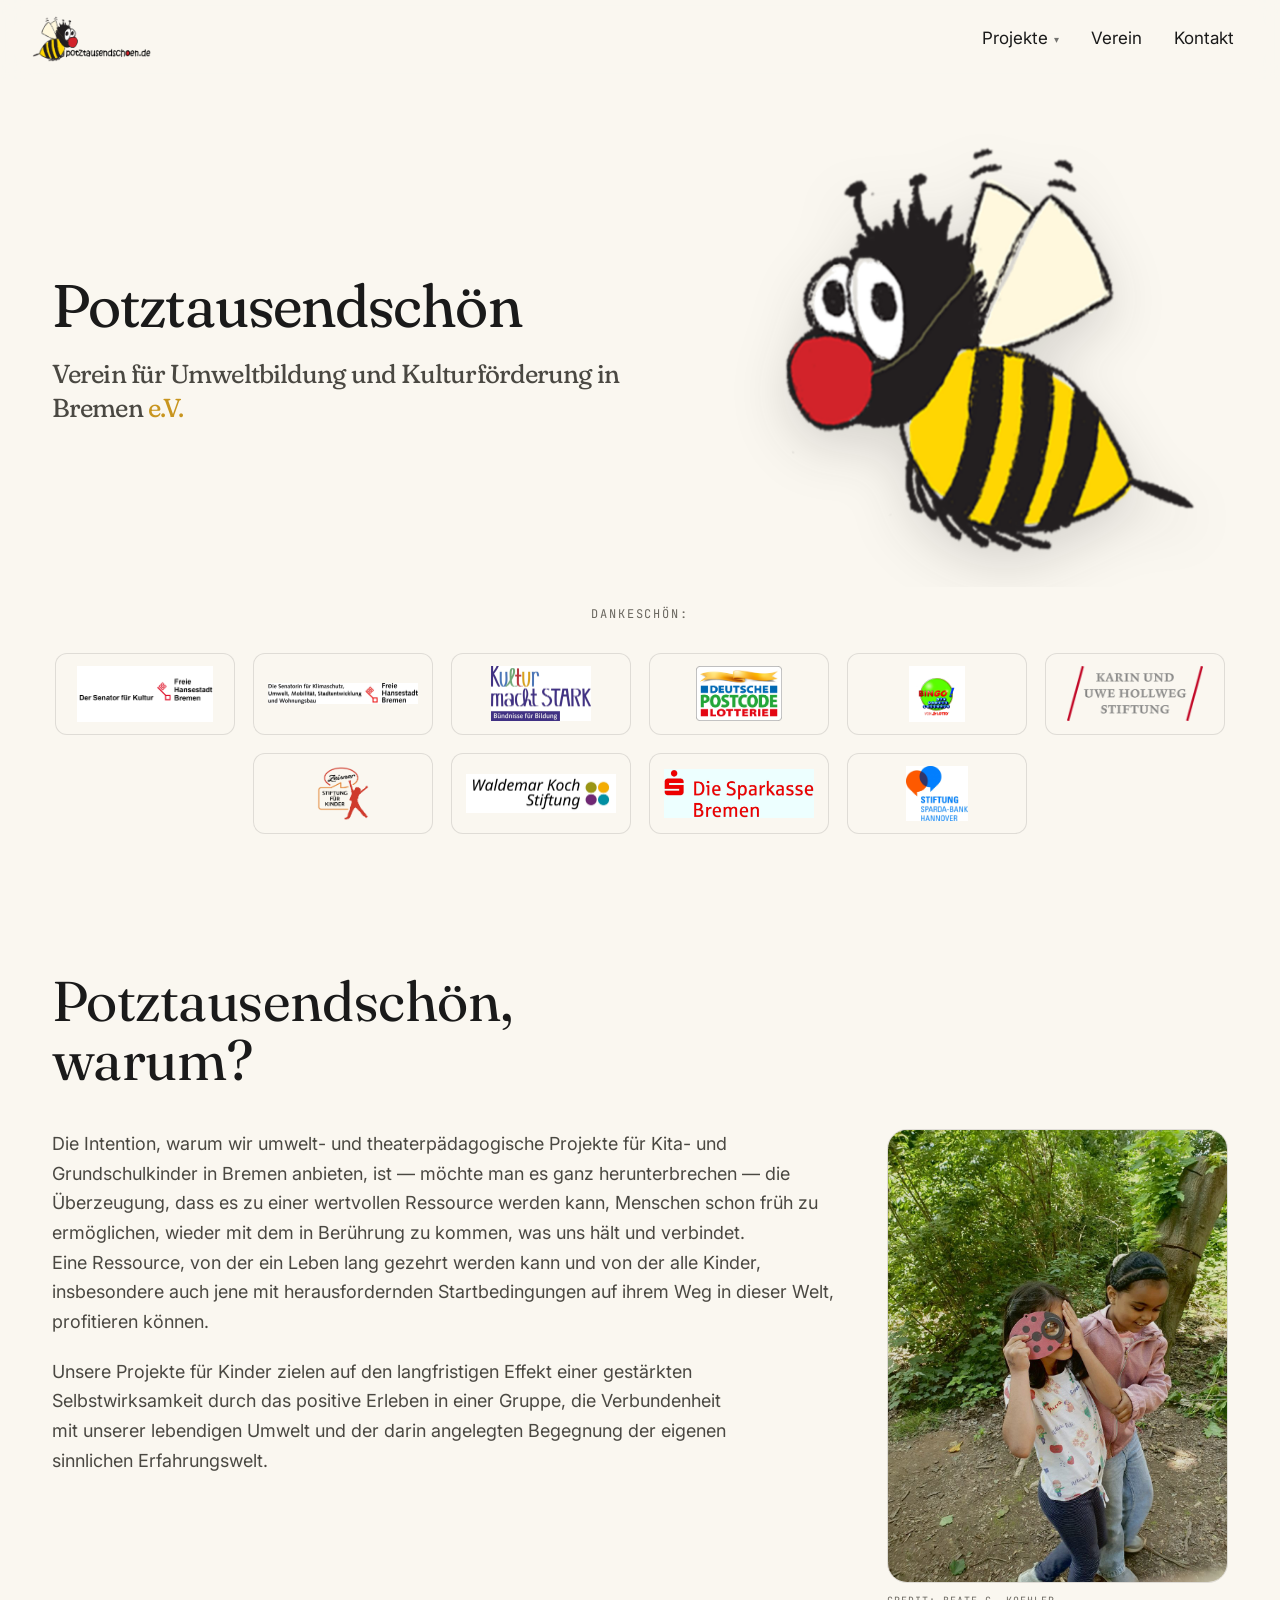
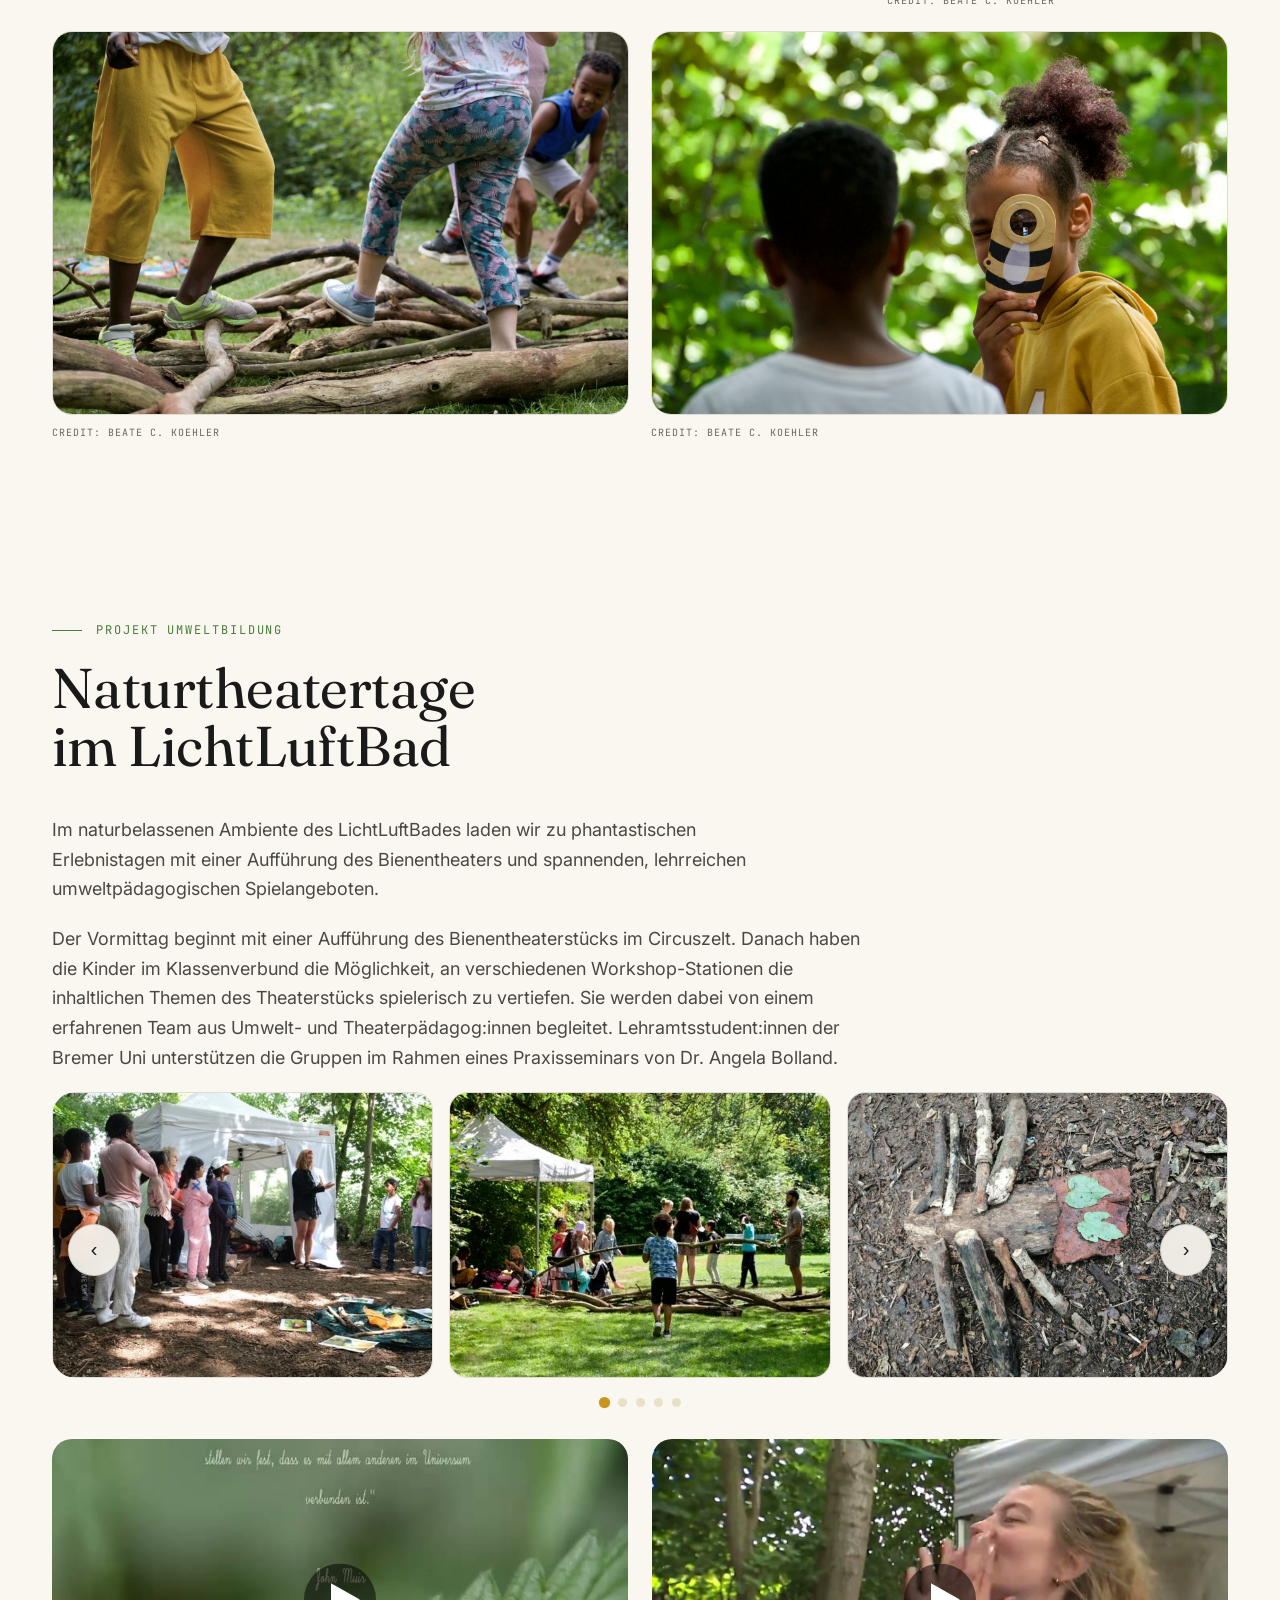
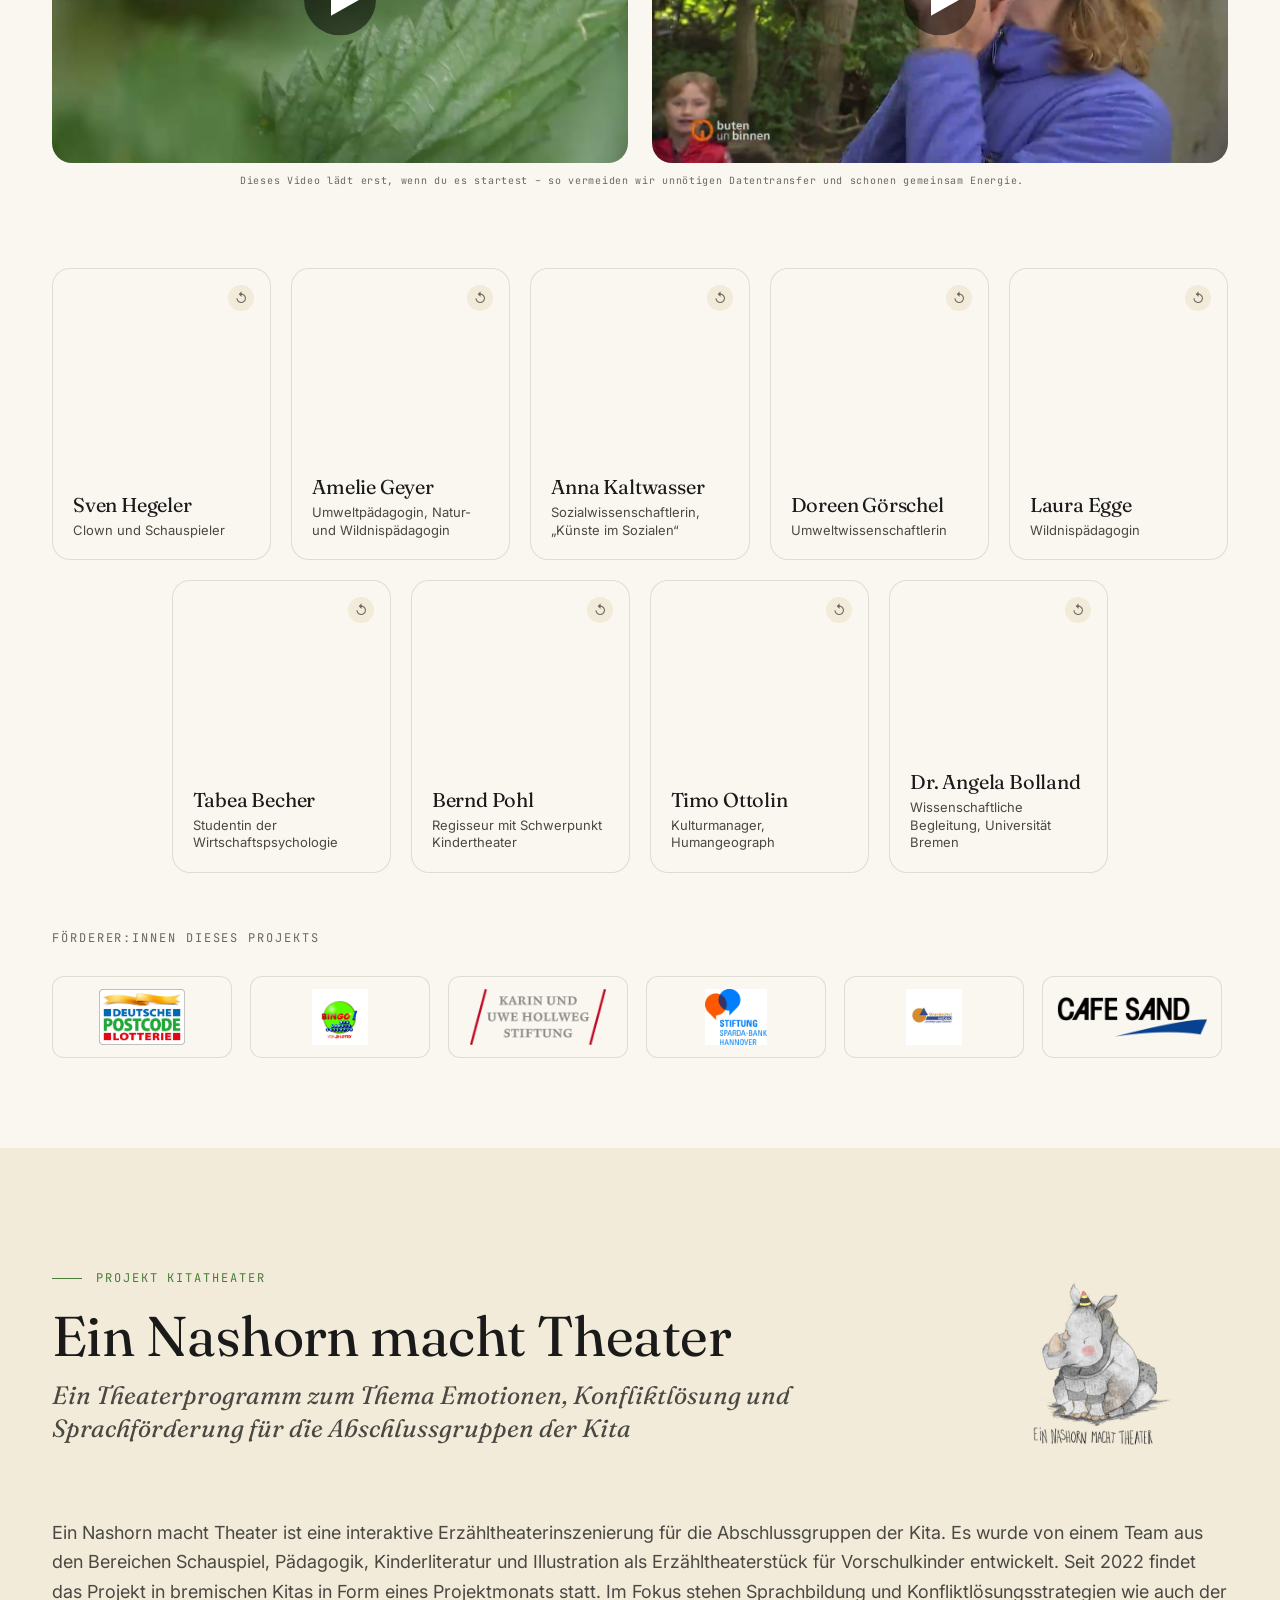
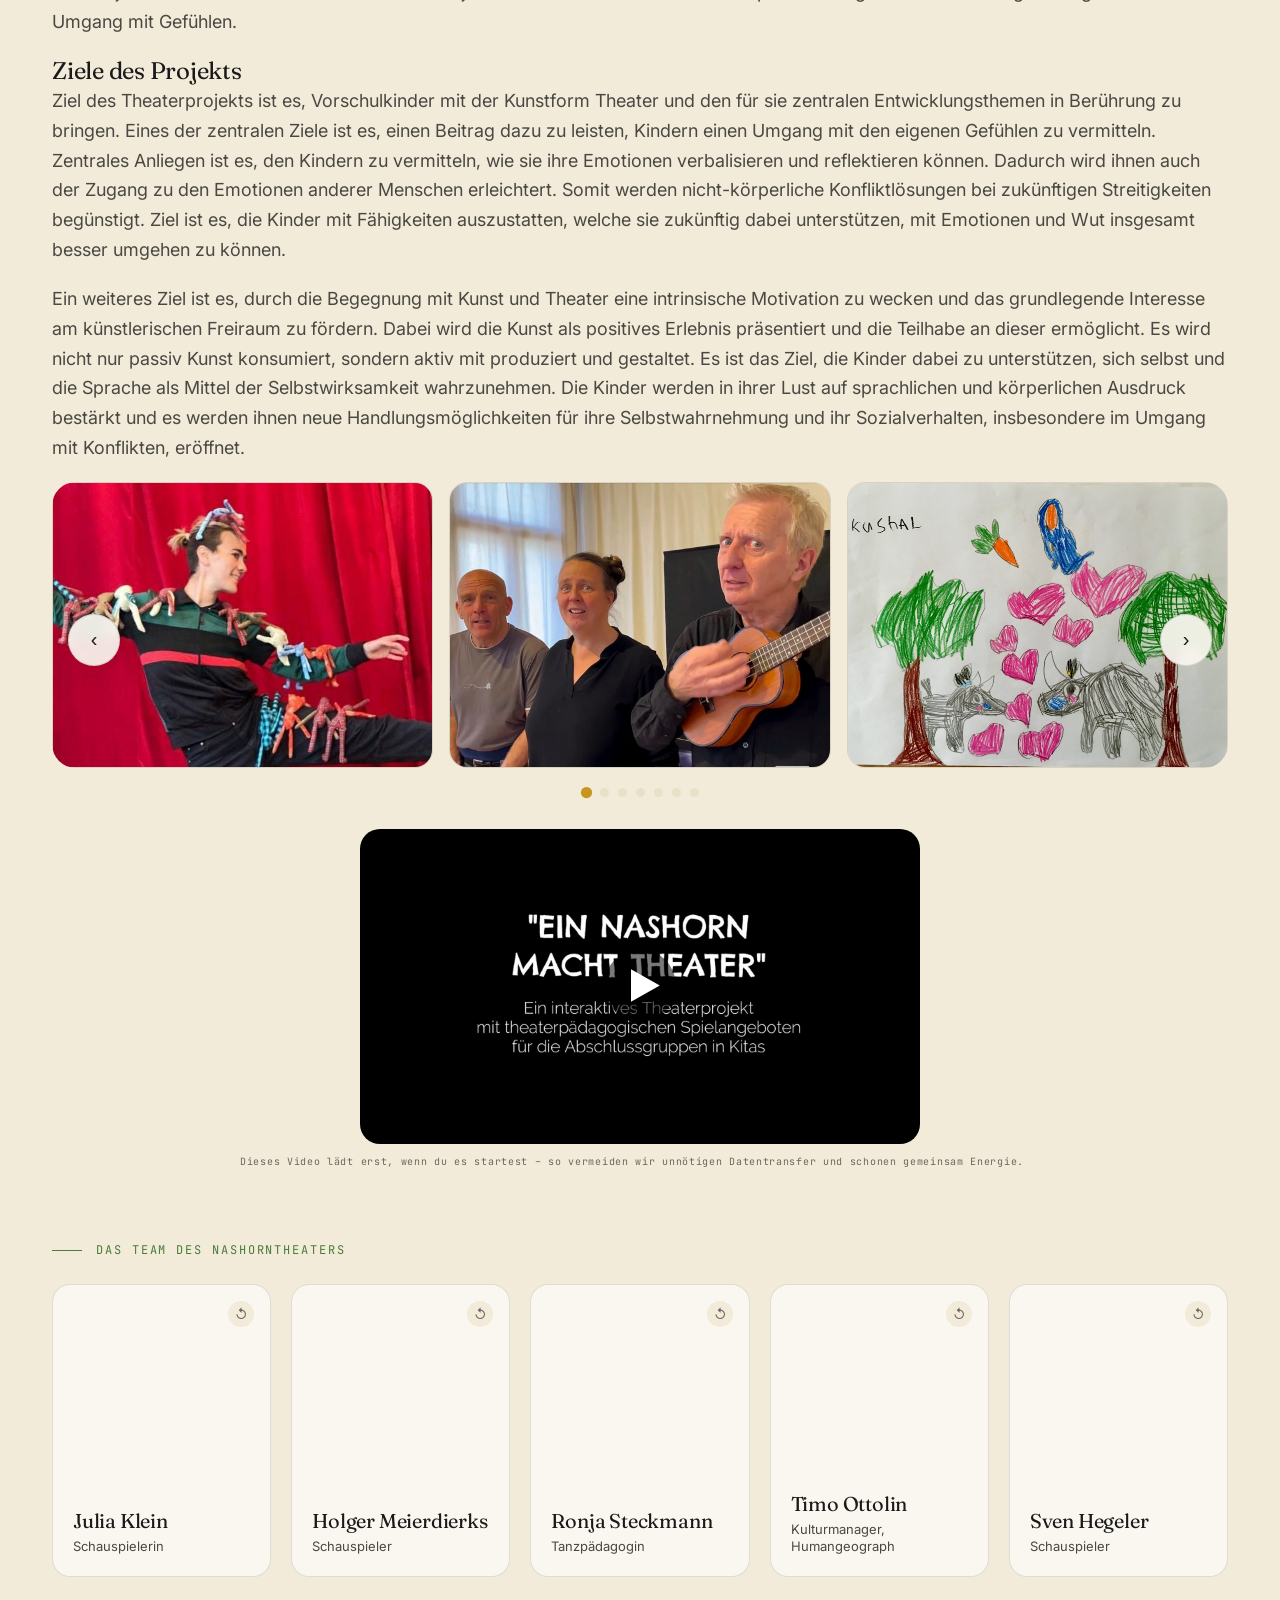
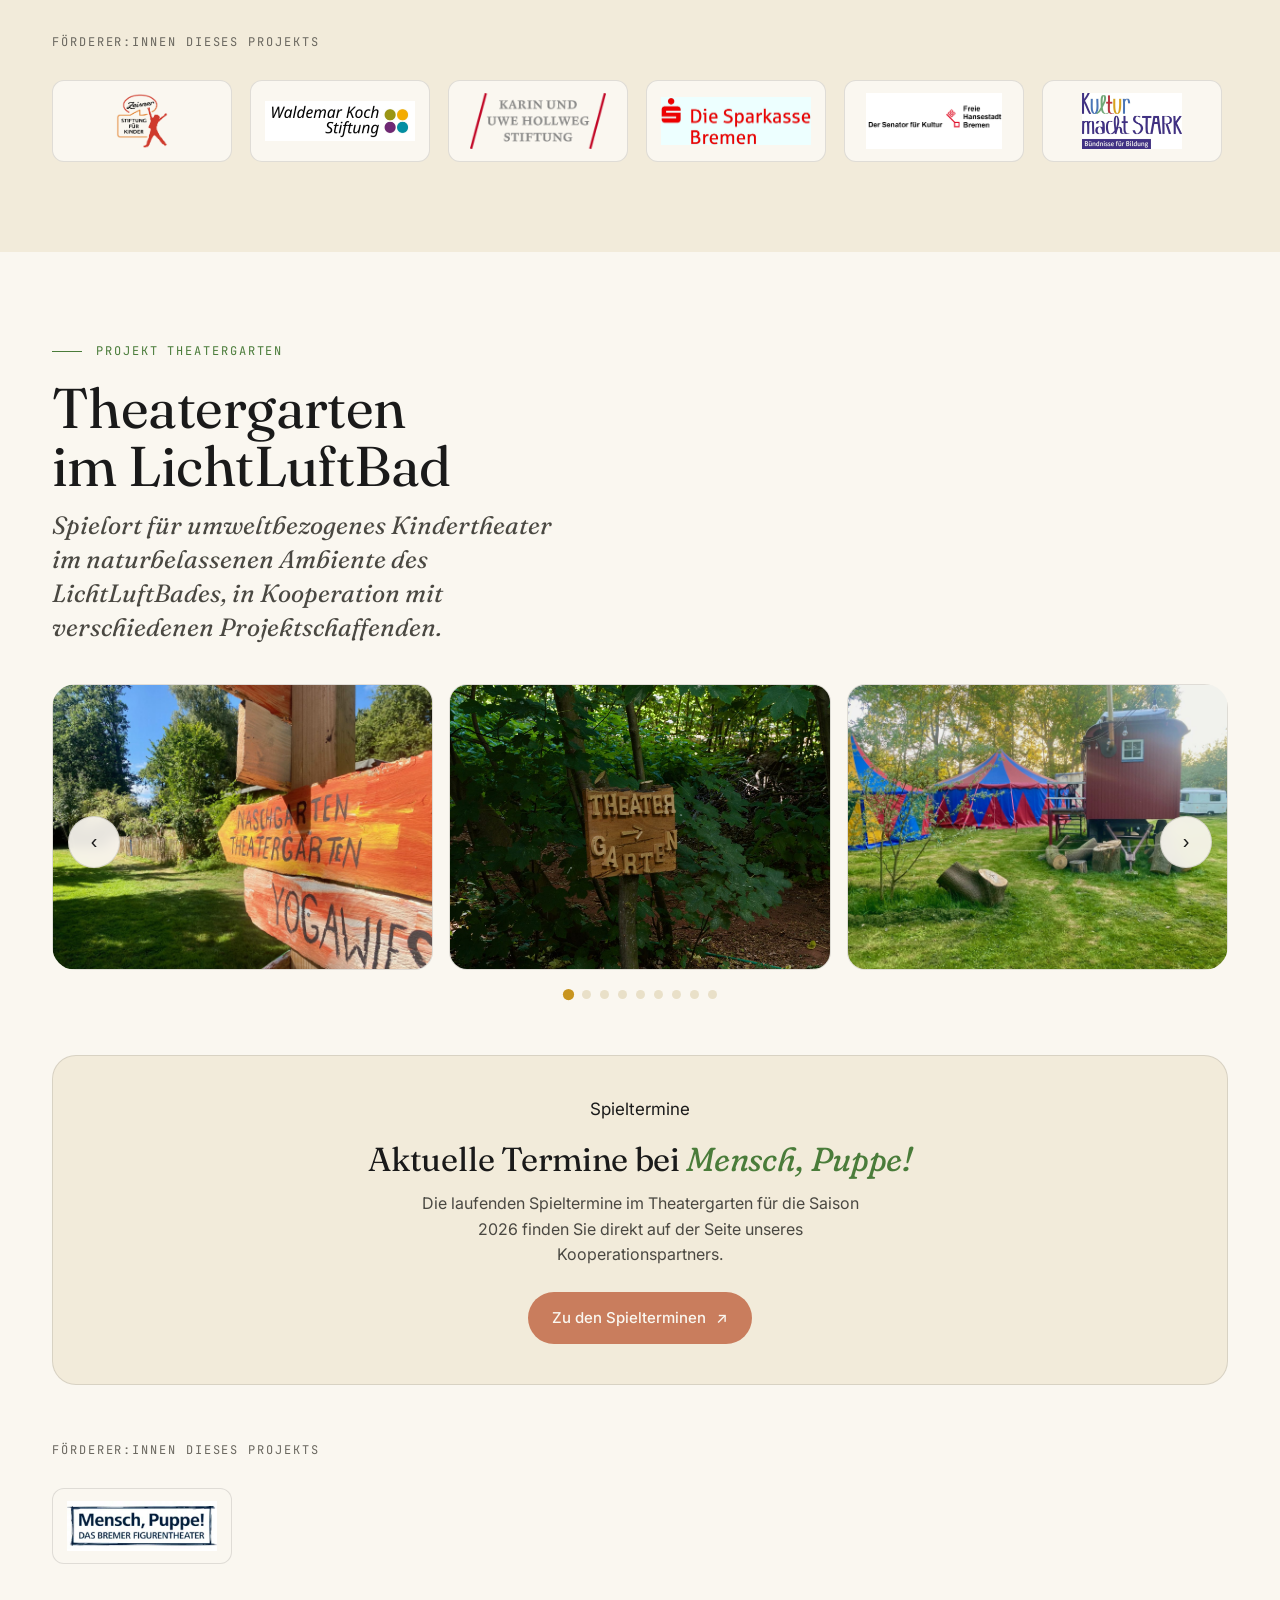
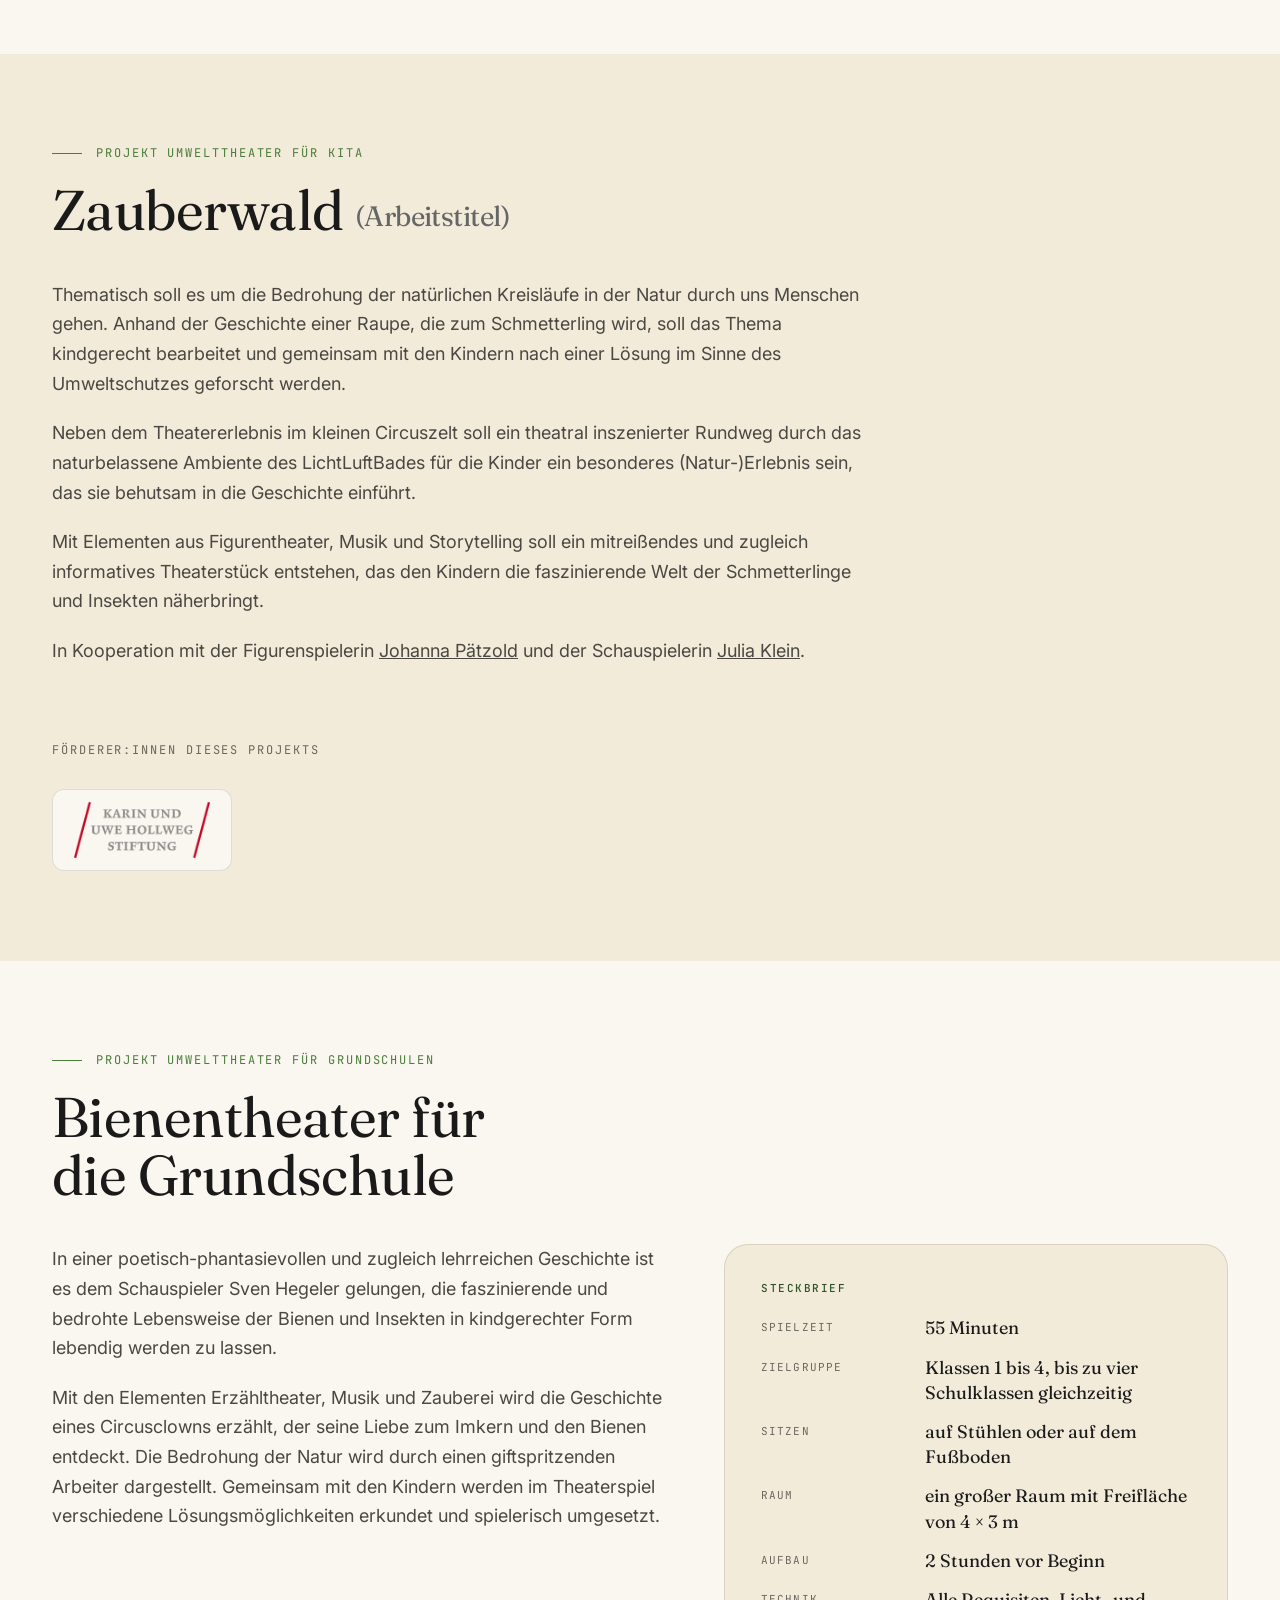
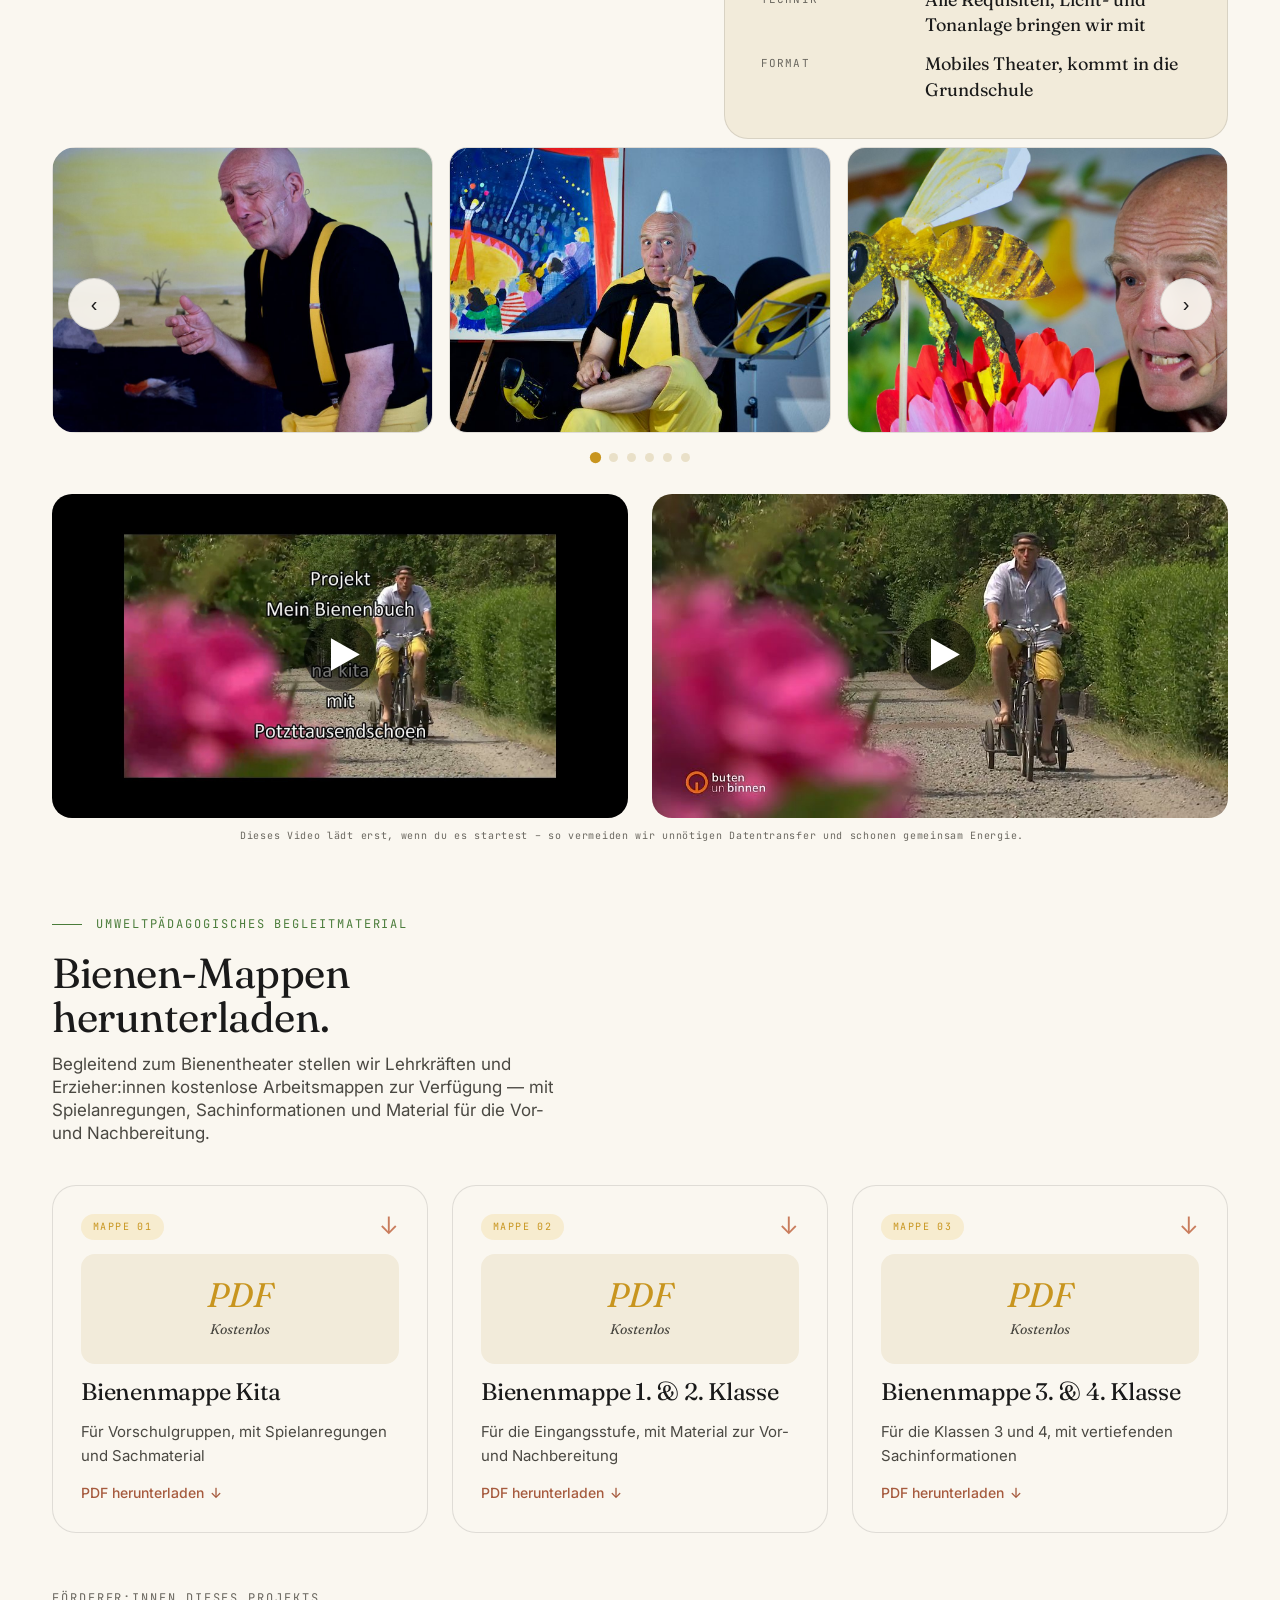
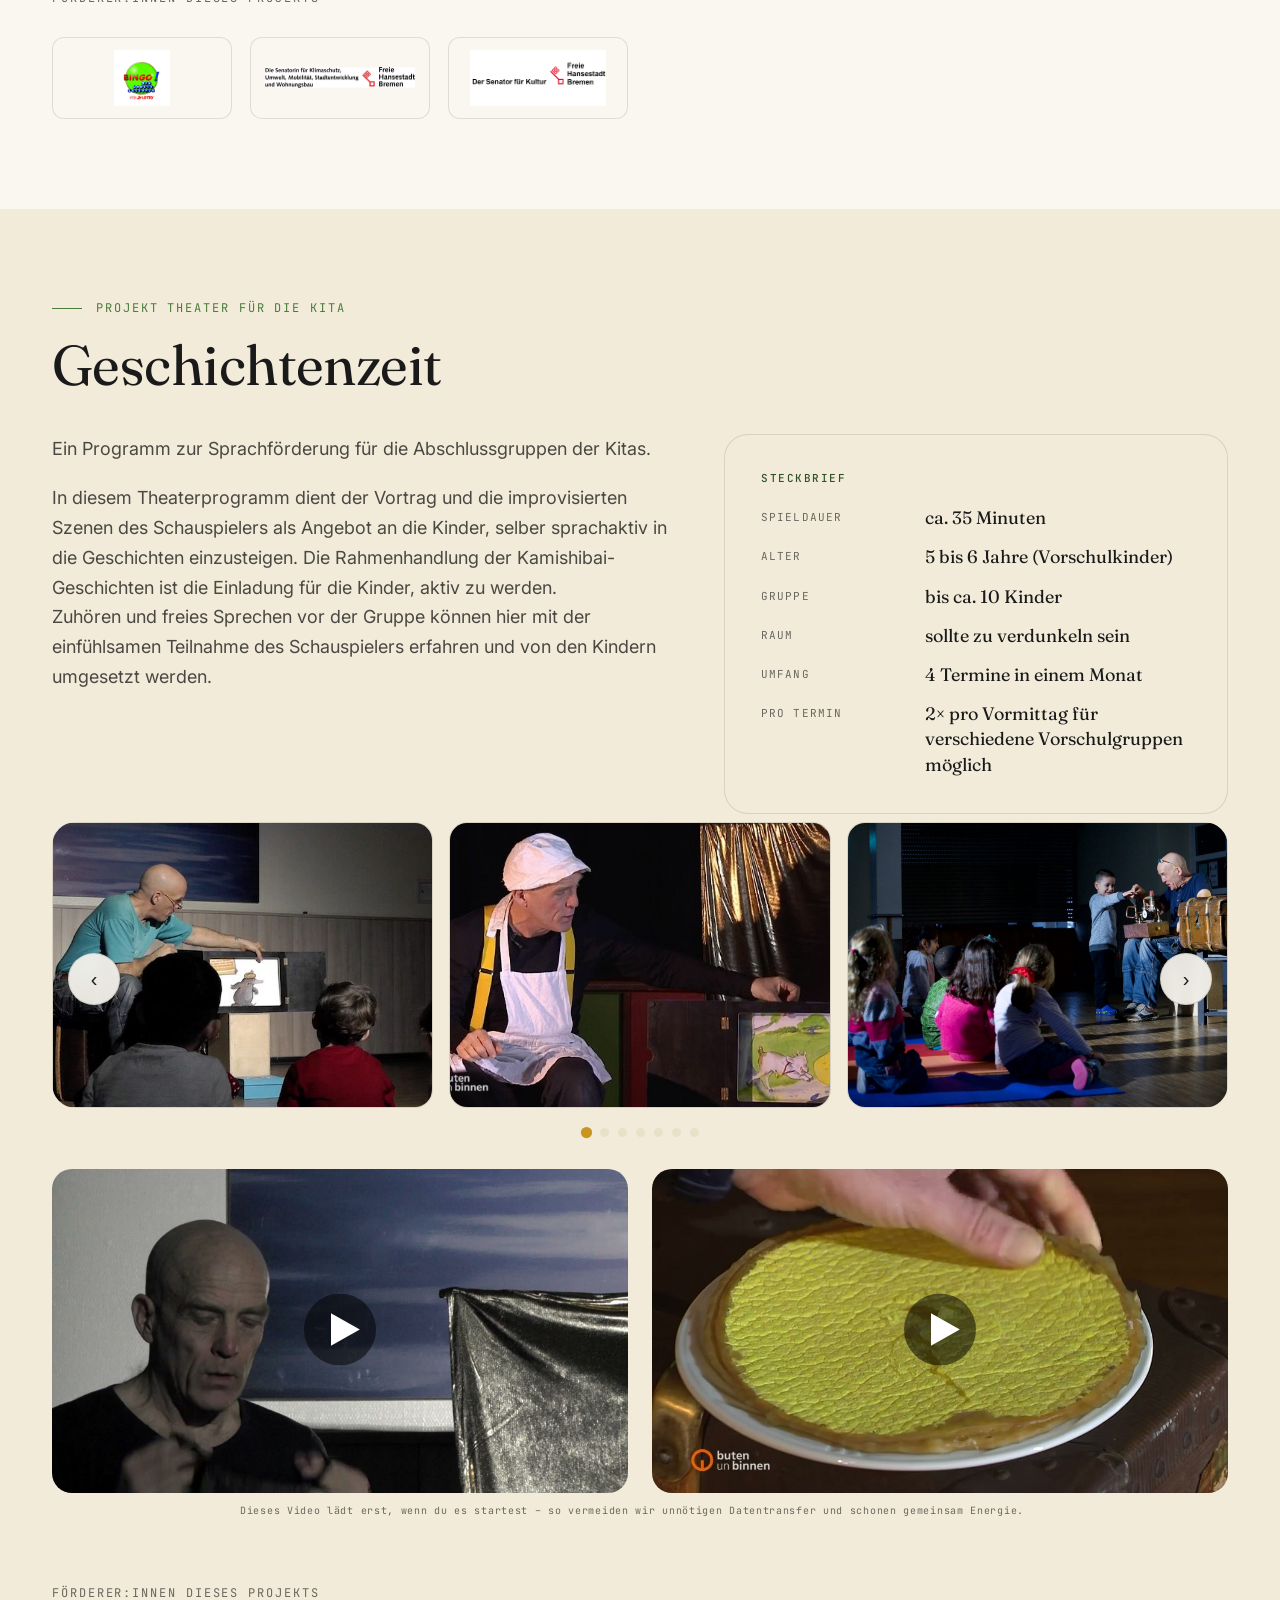
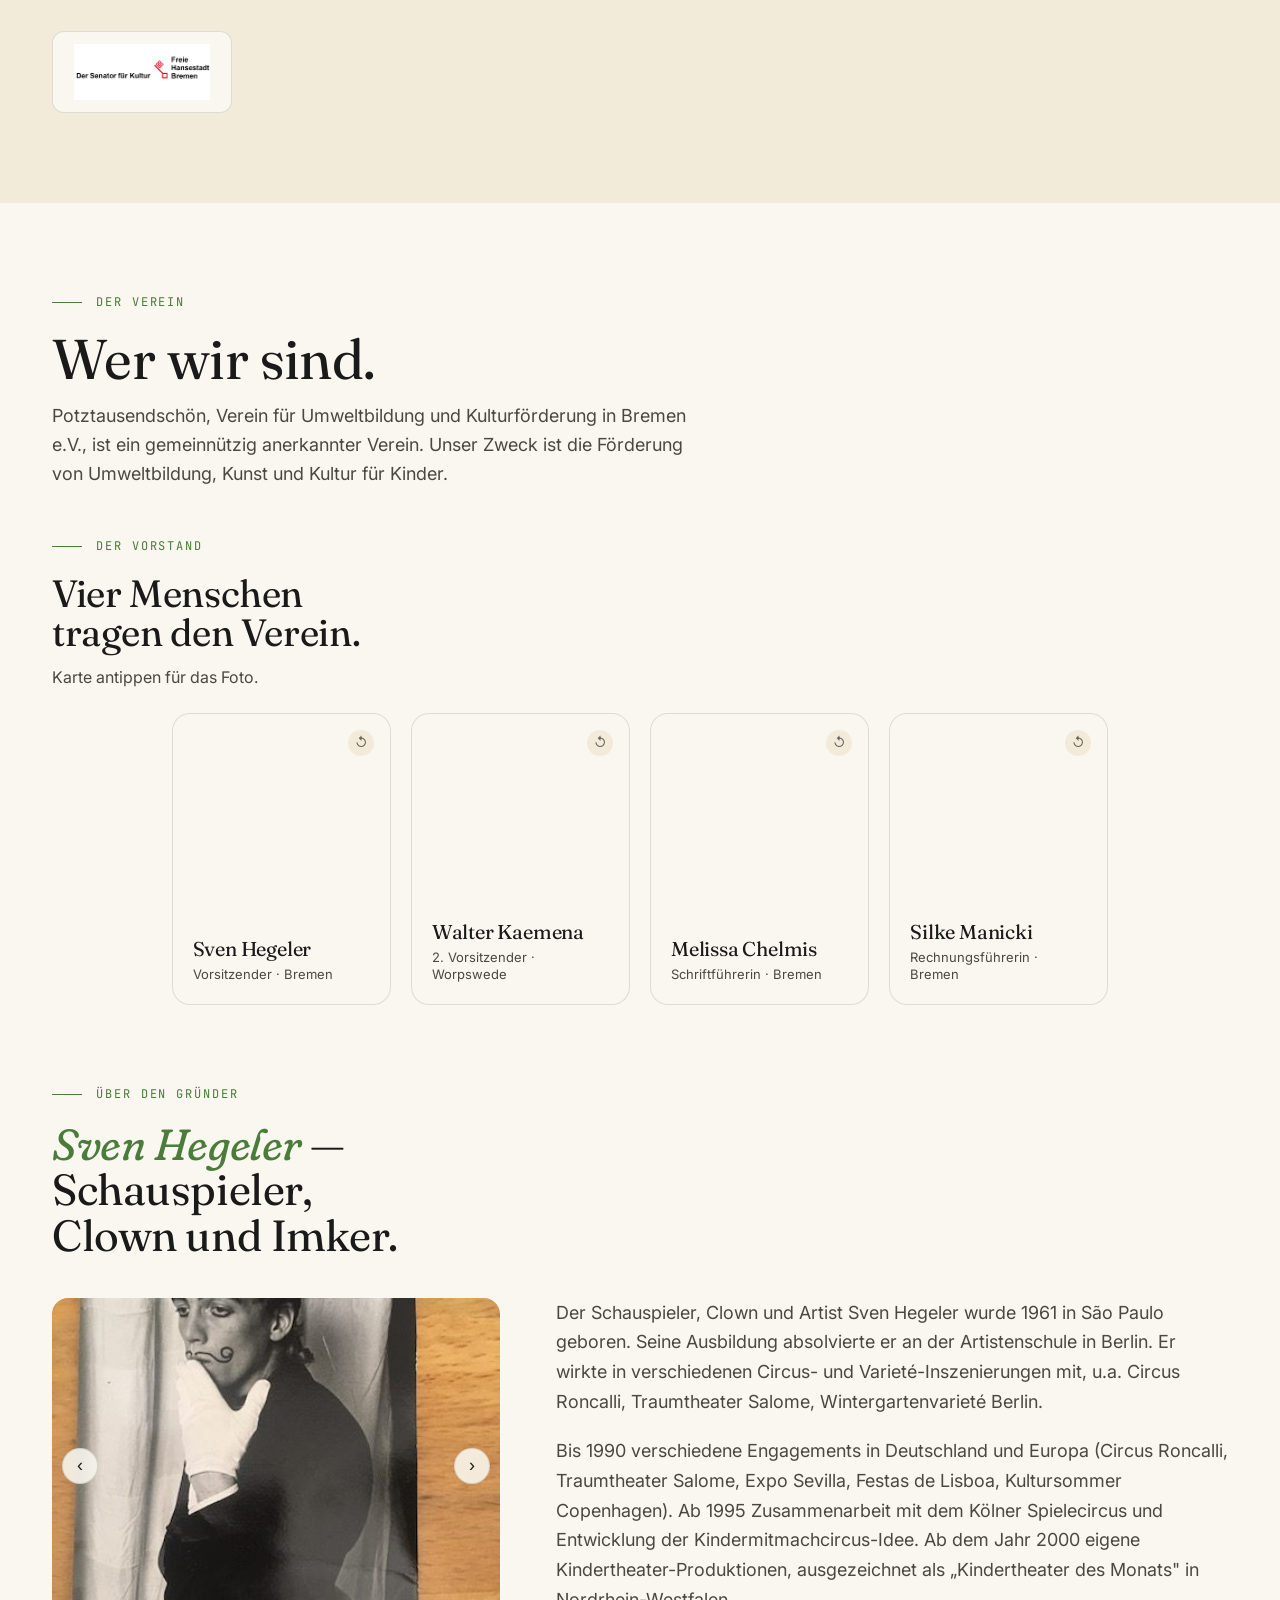
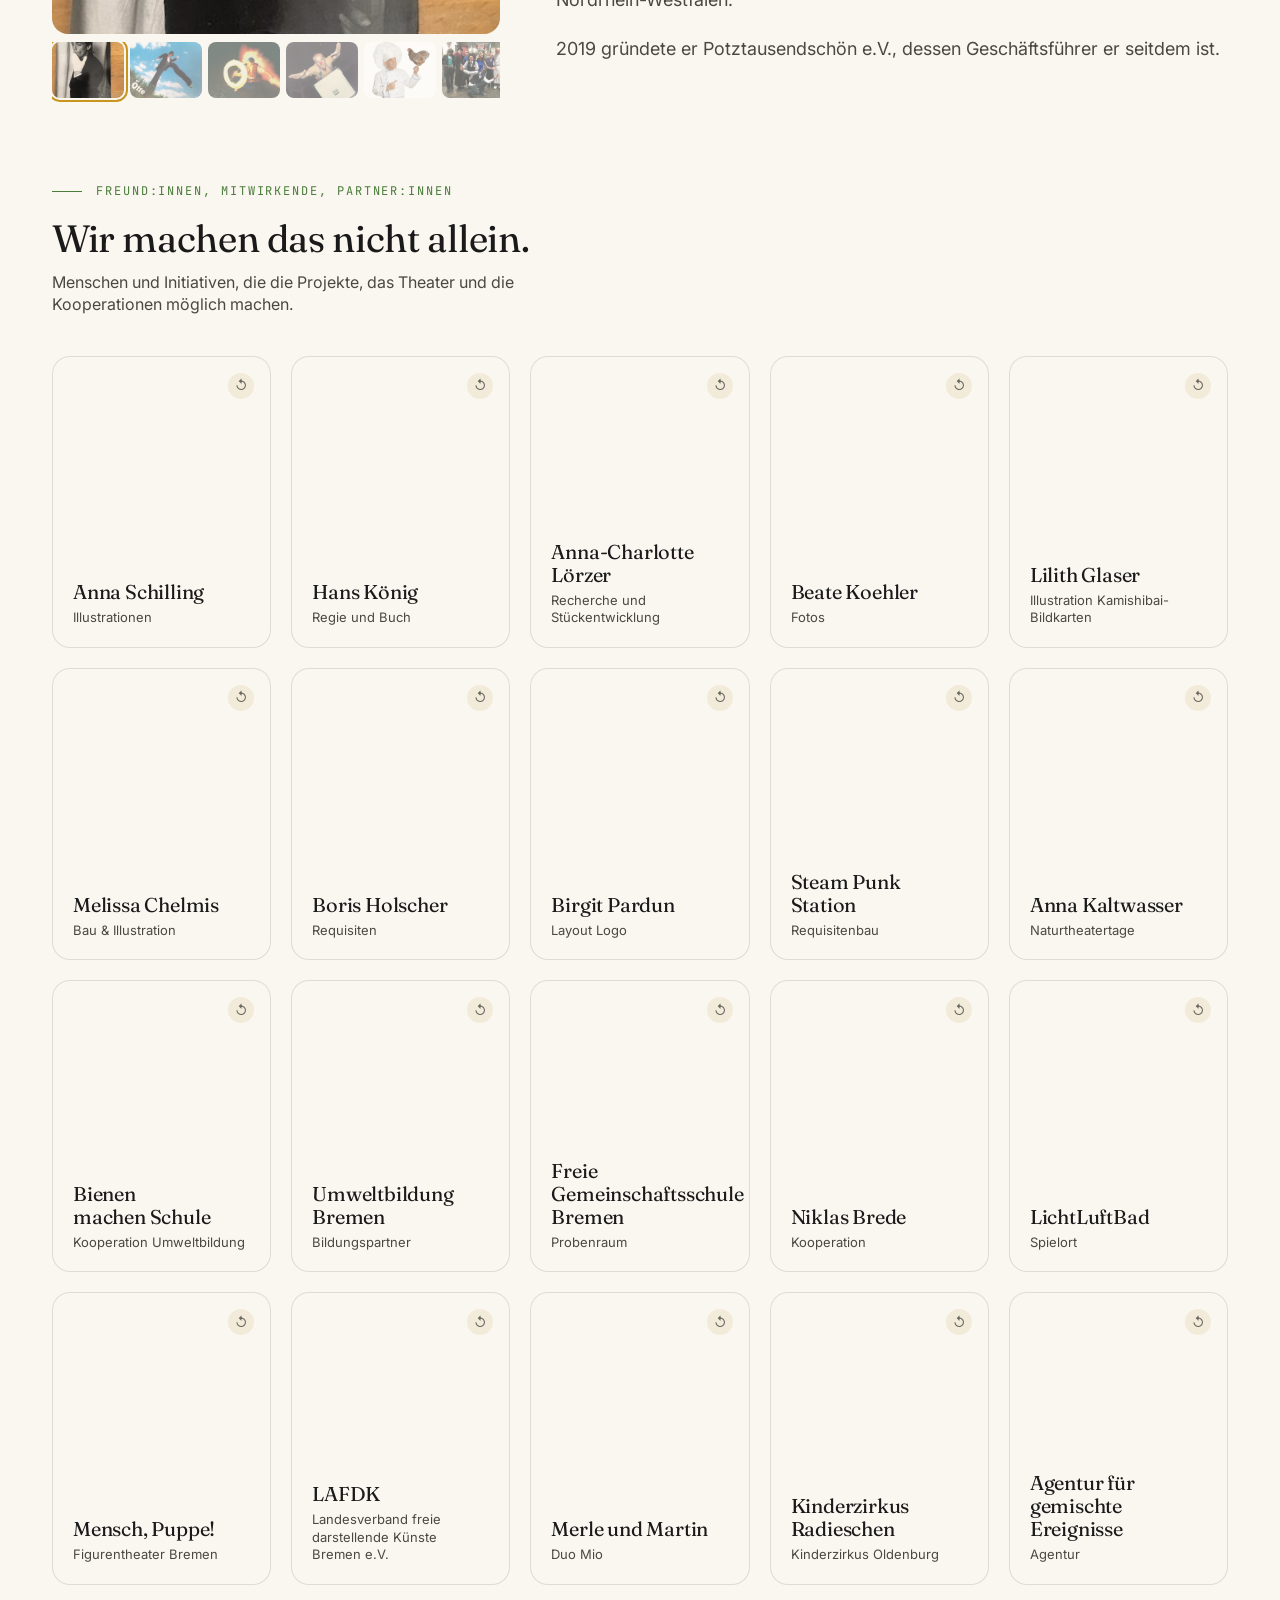
==== commit 3e150fc0: "Kachel Sabine Kochanke bei den Naturtheatertagen entfernen Wunsch von Sven (Mail vom 18.10.). Die üb" ====
--- a/index.html
+++ b/index.html
@@ -177,7 +177,6 @@
   <div class="container" style="margin-top:80px">
     <div class="team-grid team-grid--5">
       <div class="flip"><div class="flip-inner"><div class="flip-face flip-front"><span class="hint">↺</span><h4>Sven Hegeler</h4><div class="role">Clown und Schauspieler</div></div><div class="flip-face flip-back"><img loading="lazy" decoding="async" src="assets/bilder_bienentheater/sven_hegeler_clown.jpg" alt="Sven Hegeler" style="position:absolute;inset:0;width:100%;height:100%;object-fit:cover"></div></div></div>
-      <div class="flip"><div class="flip-inner"><div class="flip-face flip-front"><span class="hint">↺</span><h4>Sabine Kochanke</h4><div class="role">Kulturwissenschaftlerin, Natur-, Wald- und Erlebnispädagogik</div></div><div class="flip-face flip-back" style="background:var(--cream);display:flex;align-items:center;justify-content:center"><img loading="lazy" decoding="async" src="assets/logo-biene.png" alt="Sabine Kochanke" style="width:55%;height:auto;opacity:0.35"></div></div></div>
       <div class="flip"><div class="flip-inner"><div class="flip-face flip-front"><span class="hint">↺</span><h4>Amelie Geyer</h4><div class="role">Umweltpädagogin, Natur- und Wildnispädagogin</div></div><div class="flip-face flip-back"><img loading="lazy" decoding="async" src="assets/bilder_bienentheater/amelie_geyer.jpg" alt="Amelie Geyer" style="position:absolute;inset:0;width:100%;height:100%;object-fit:cover"></div></div></div>
       <div class="flip"><div class="flip-inner"><div class="flip-face flip-front"><span class="hint">↺</span><h4>Anna Kaltwasser</h4><div class="role">Sozialwissenschaftlerin, &bdquo;K&uuml;nste im Sozialen&ldquo;</div></div><div class="flip-face flip-back"><img loading="lazy" decoding="async" src="assets/bilder_bienentheater/anna_kaltwasser.jpg" alt="Anna Kaltwasser" style="position:absolute;inset:0;width:100%;height:100%;object-fit:cover"></div></div></div>
       <div class="flip"><div class="flip-inner"><div class="flip-face flip-front"><span class="hint">↺</span><h4>Doreen Görschel</h4><div class="role">Umweltwissenschaftlerin</div></div><div class="flip-face flip-back"><img loading="lazy" decoding="async" src="assets/bilder_bienentheater/doreen_goerschel.jpg" alt="Doreen Görschel" style="position:absolute;inset:0;width:100%;height:100%;object-fit:cover"></div></div></div>
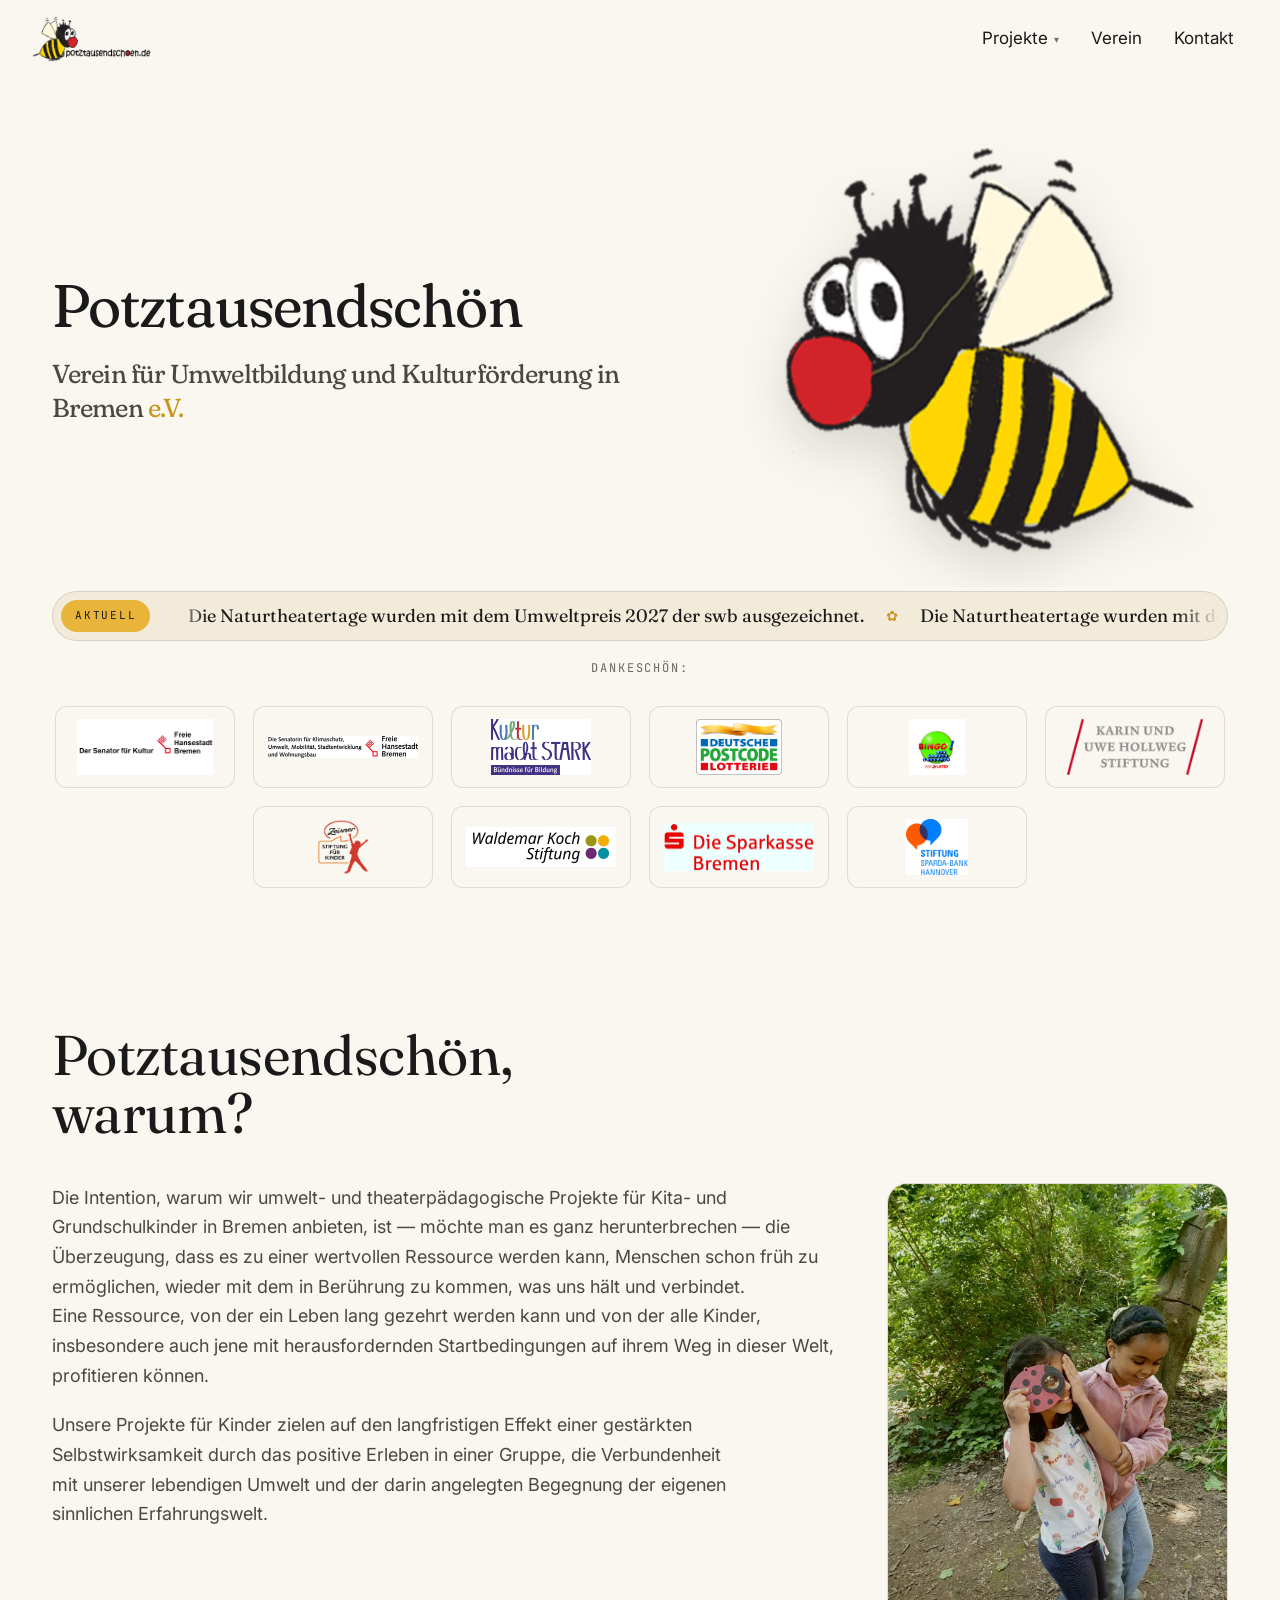
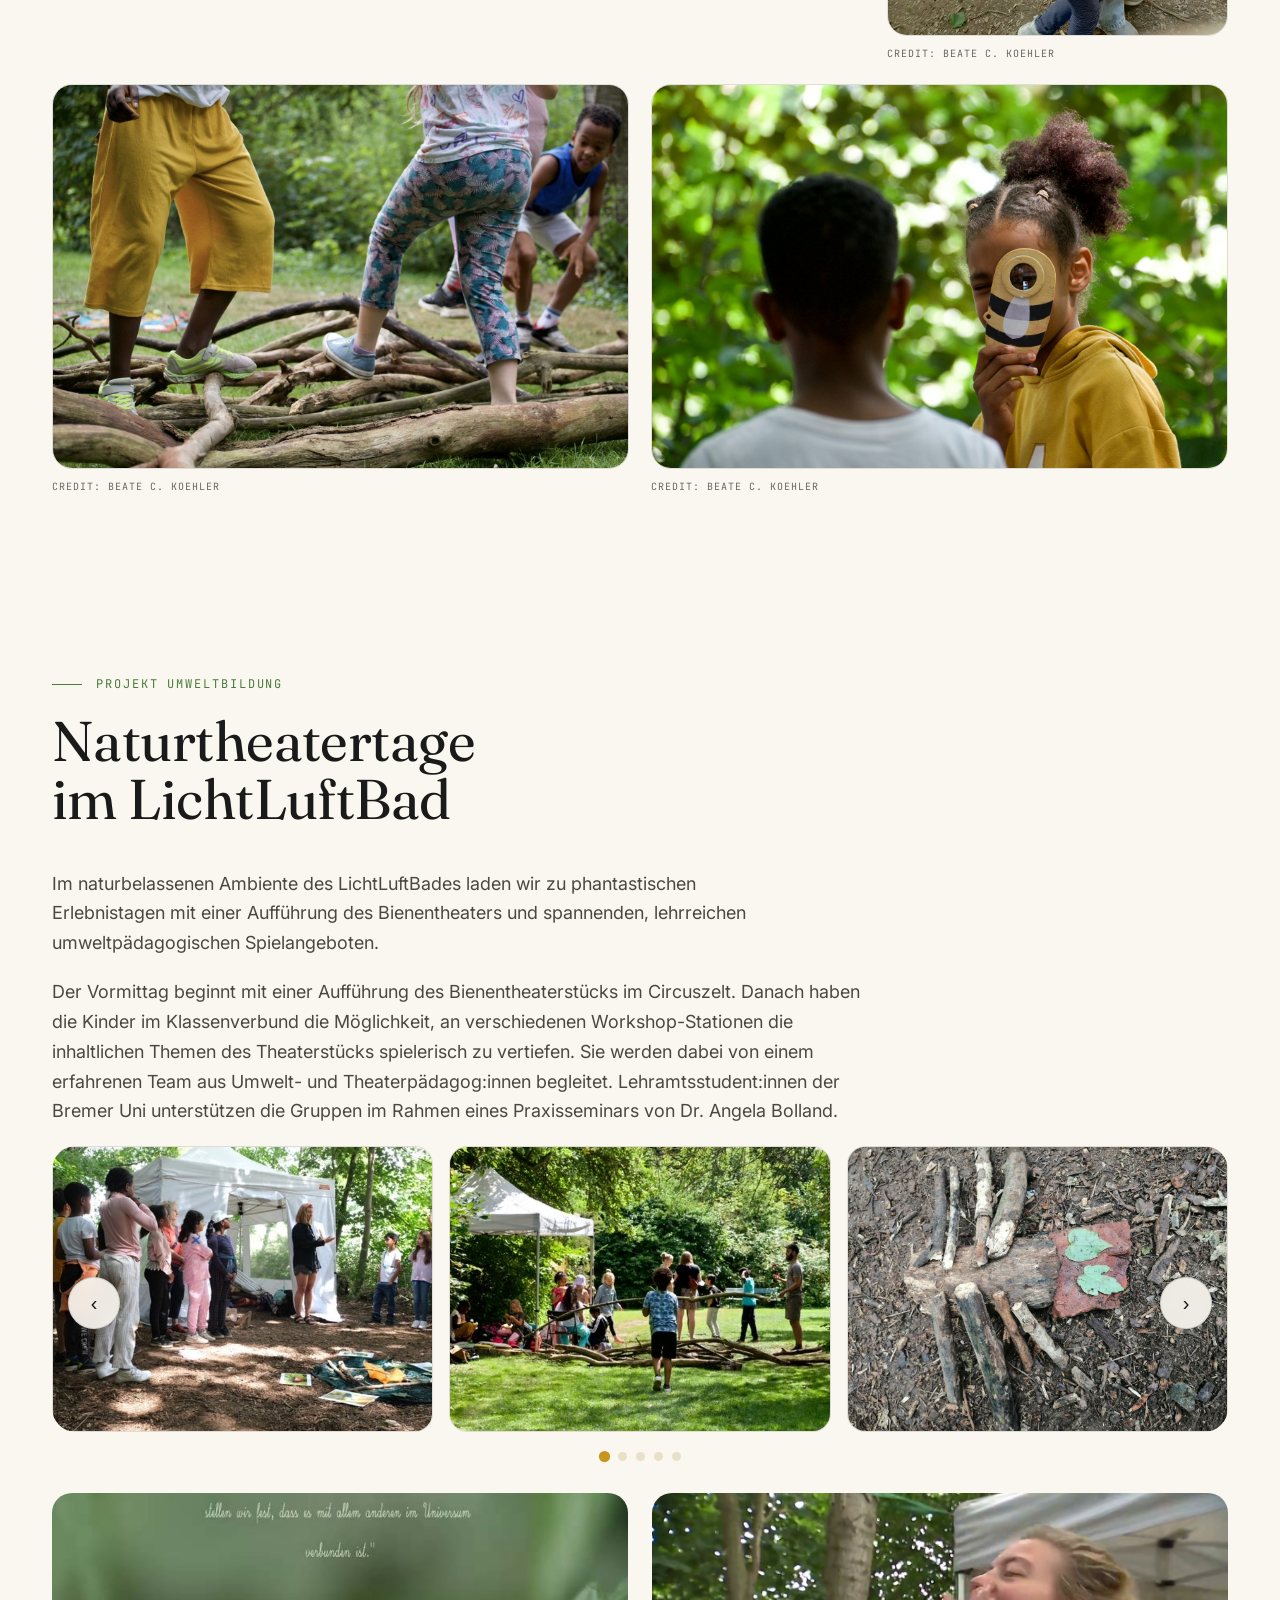
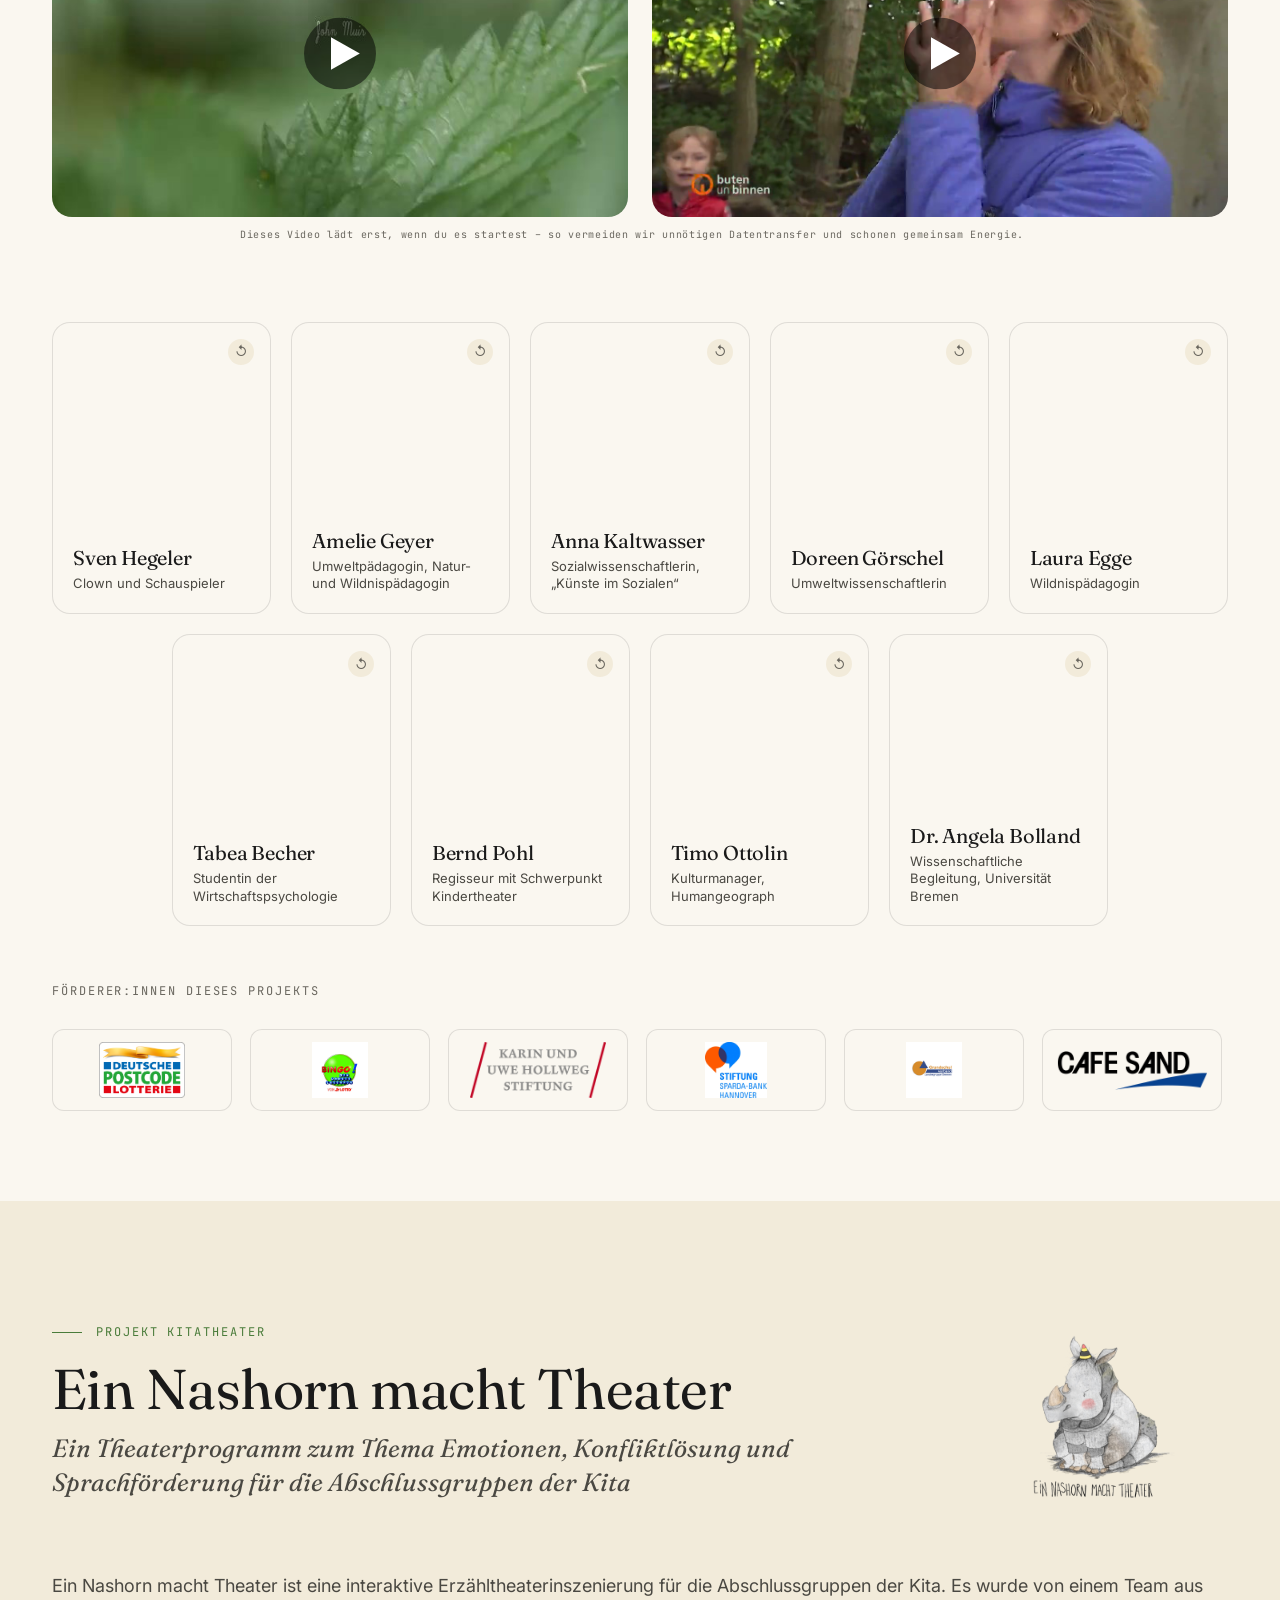
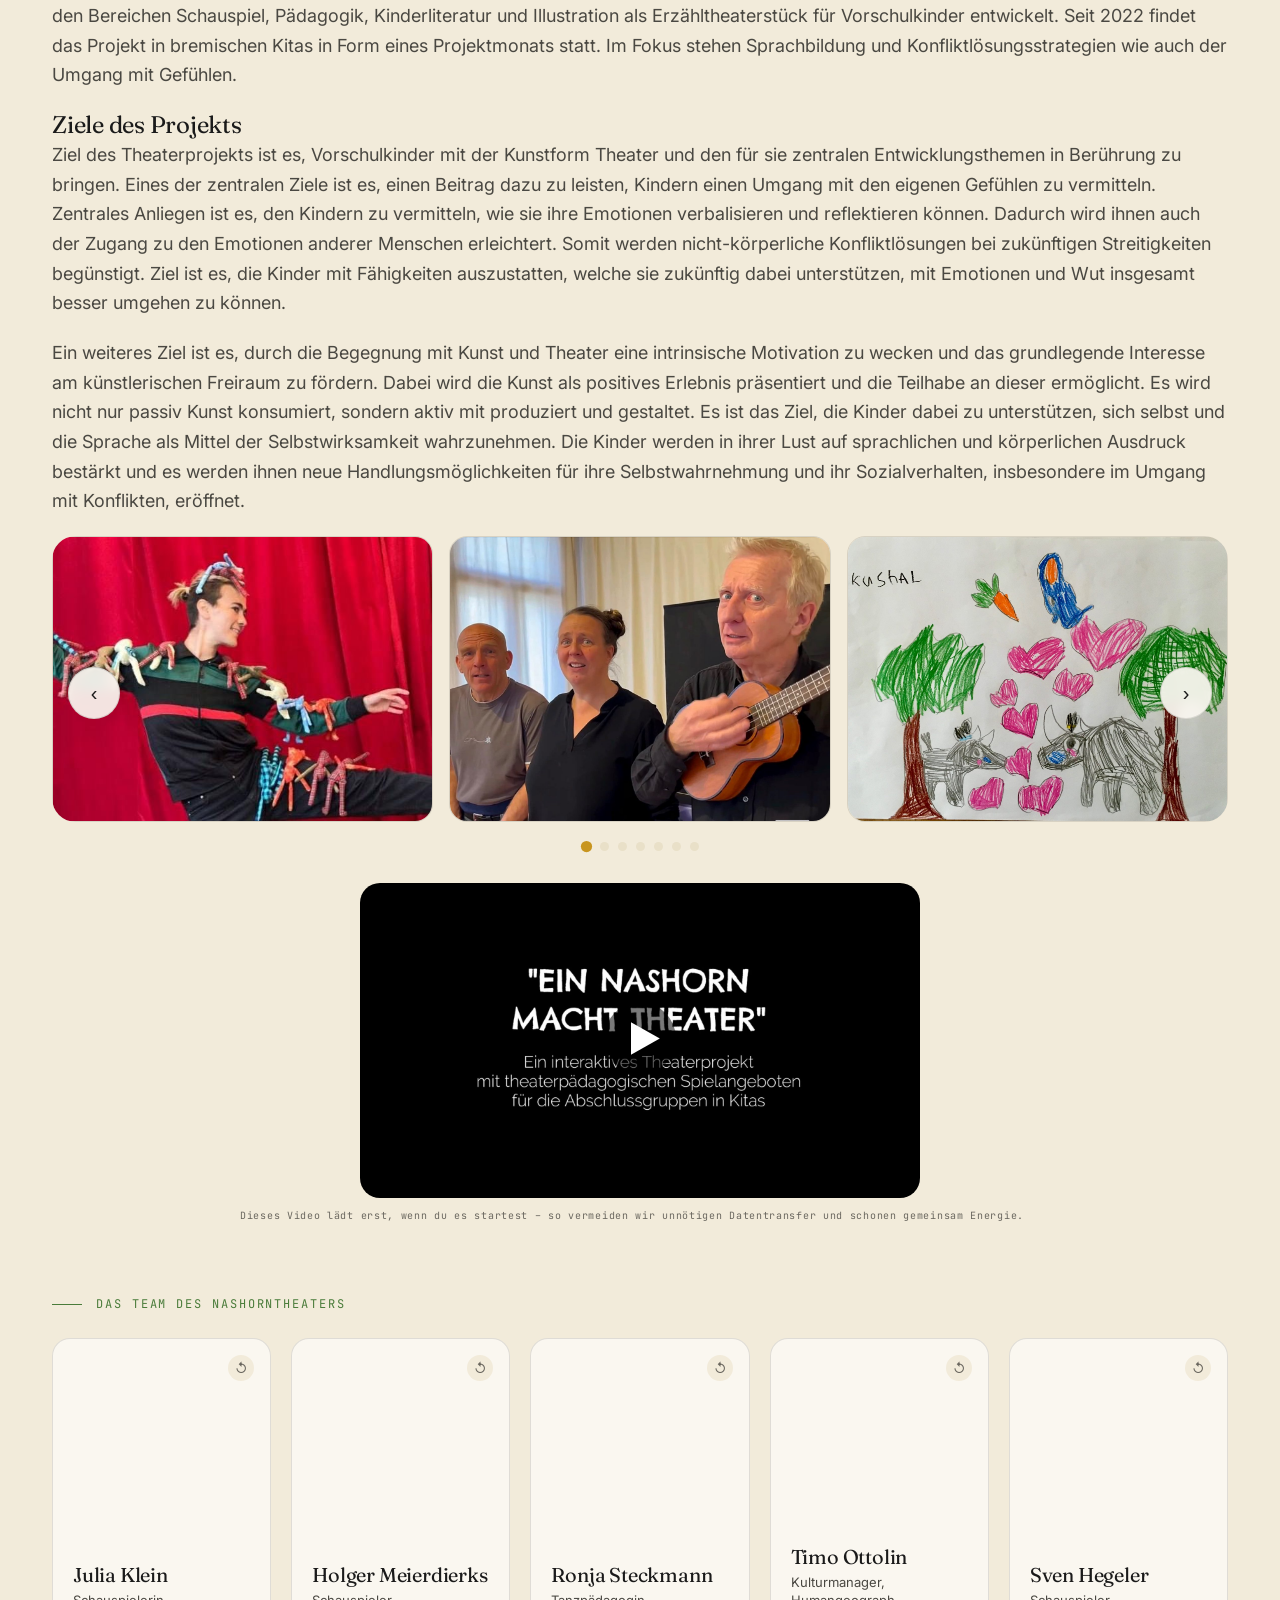
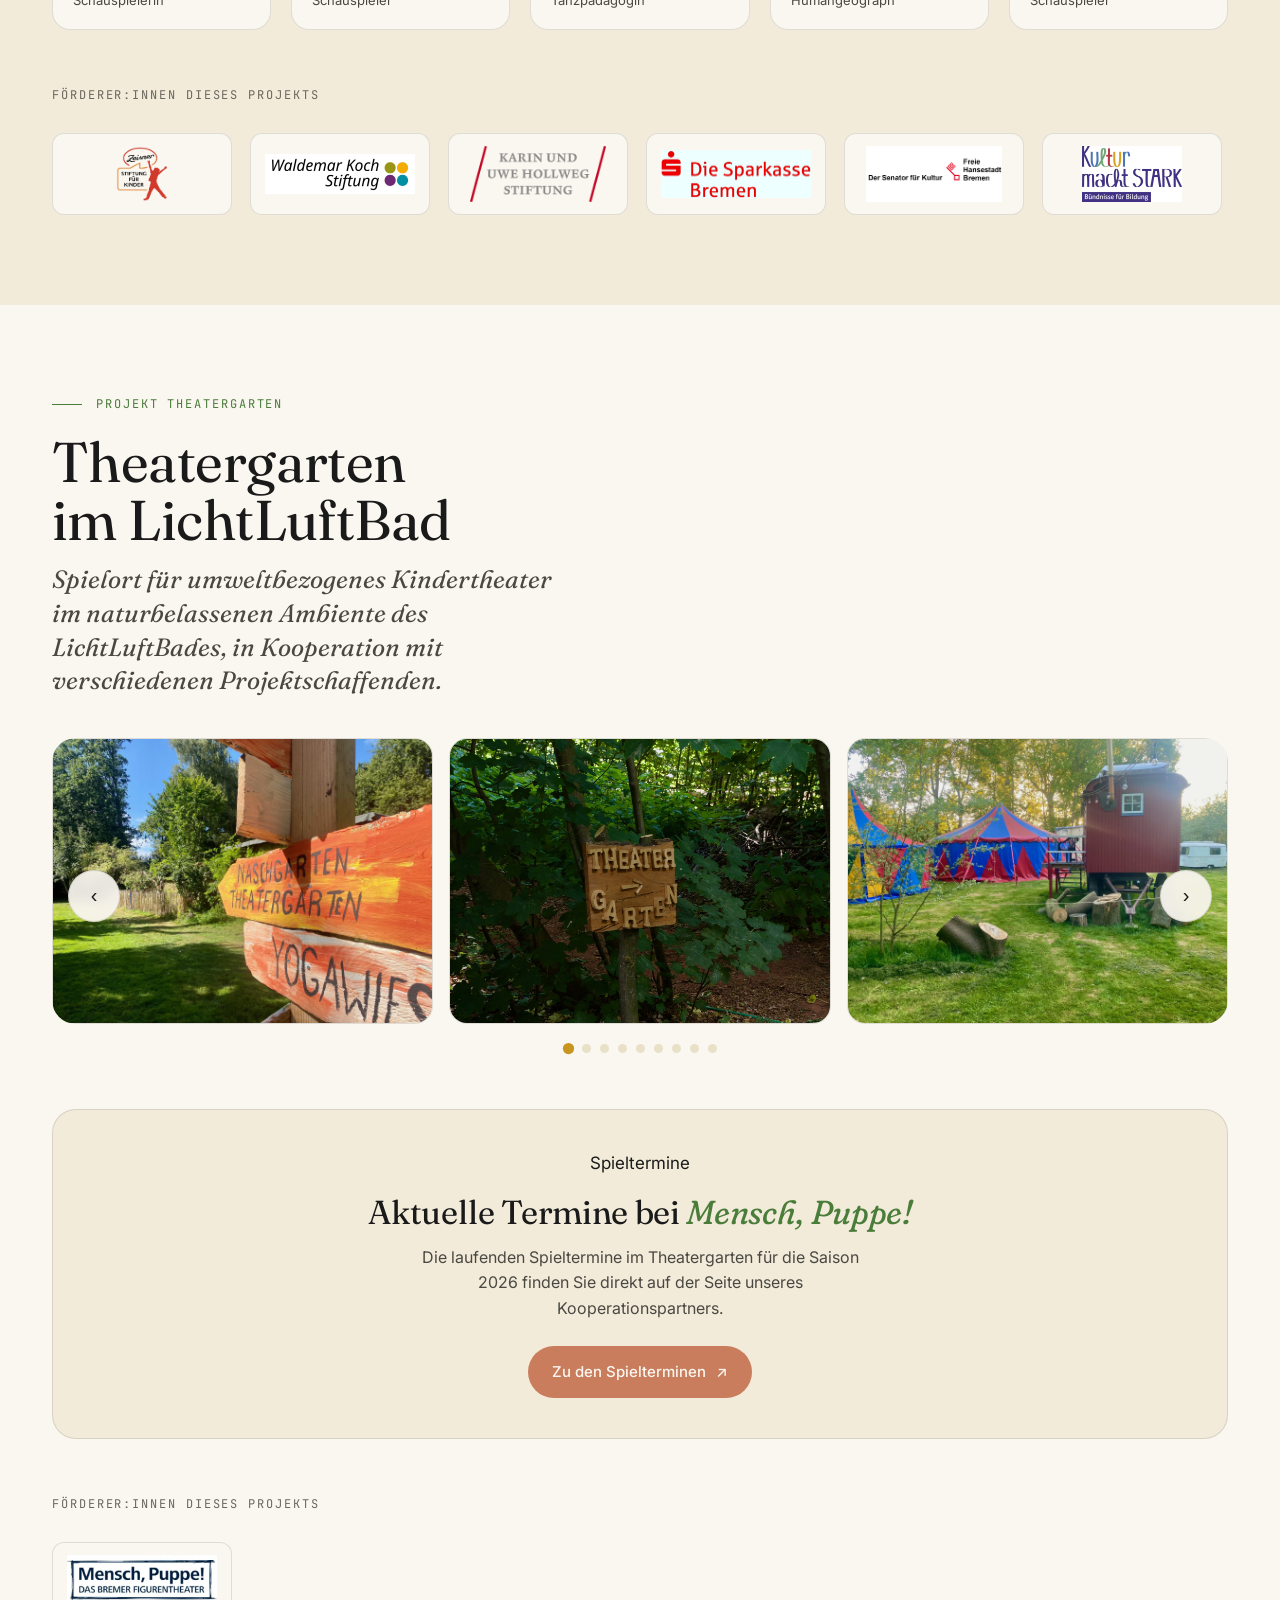
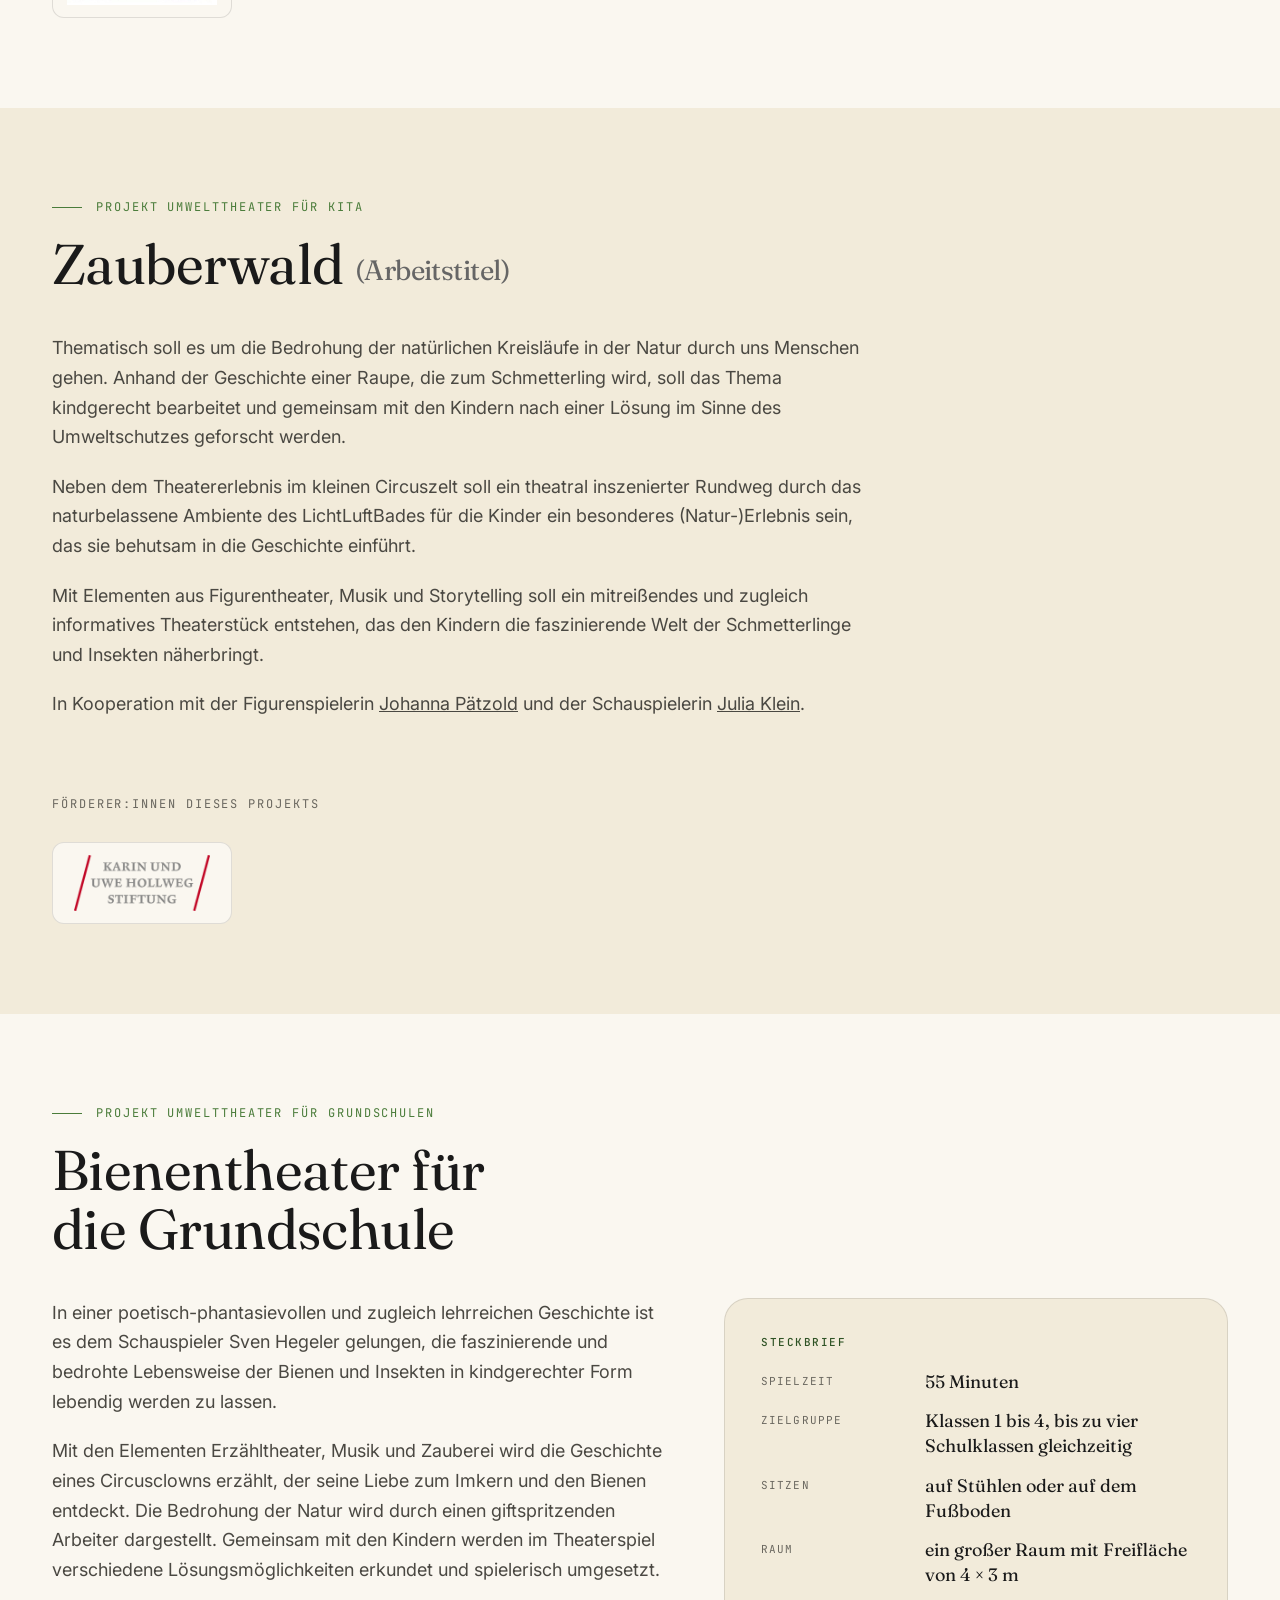
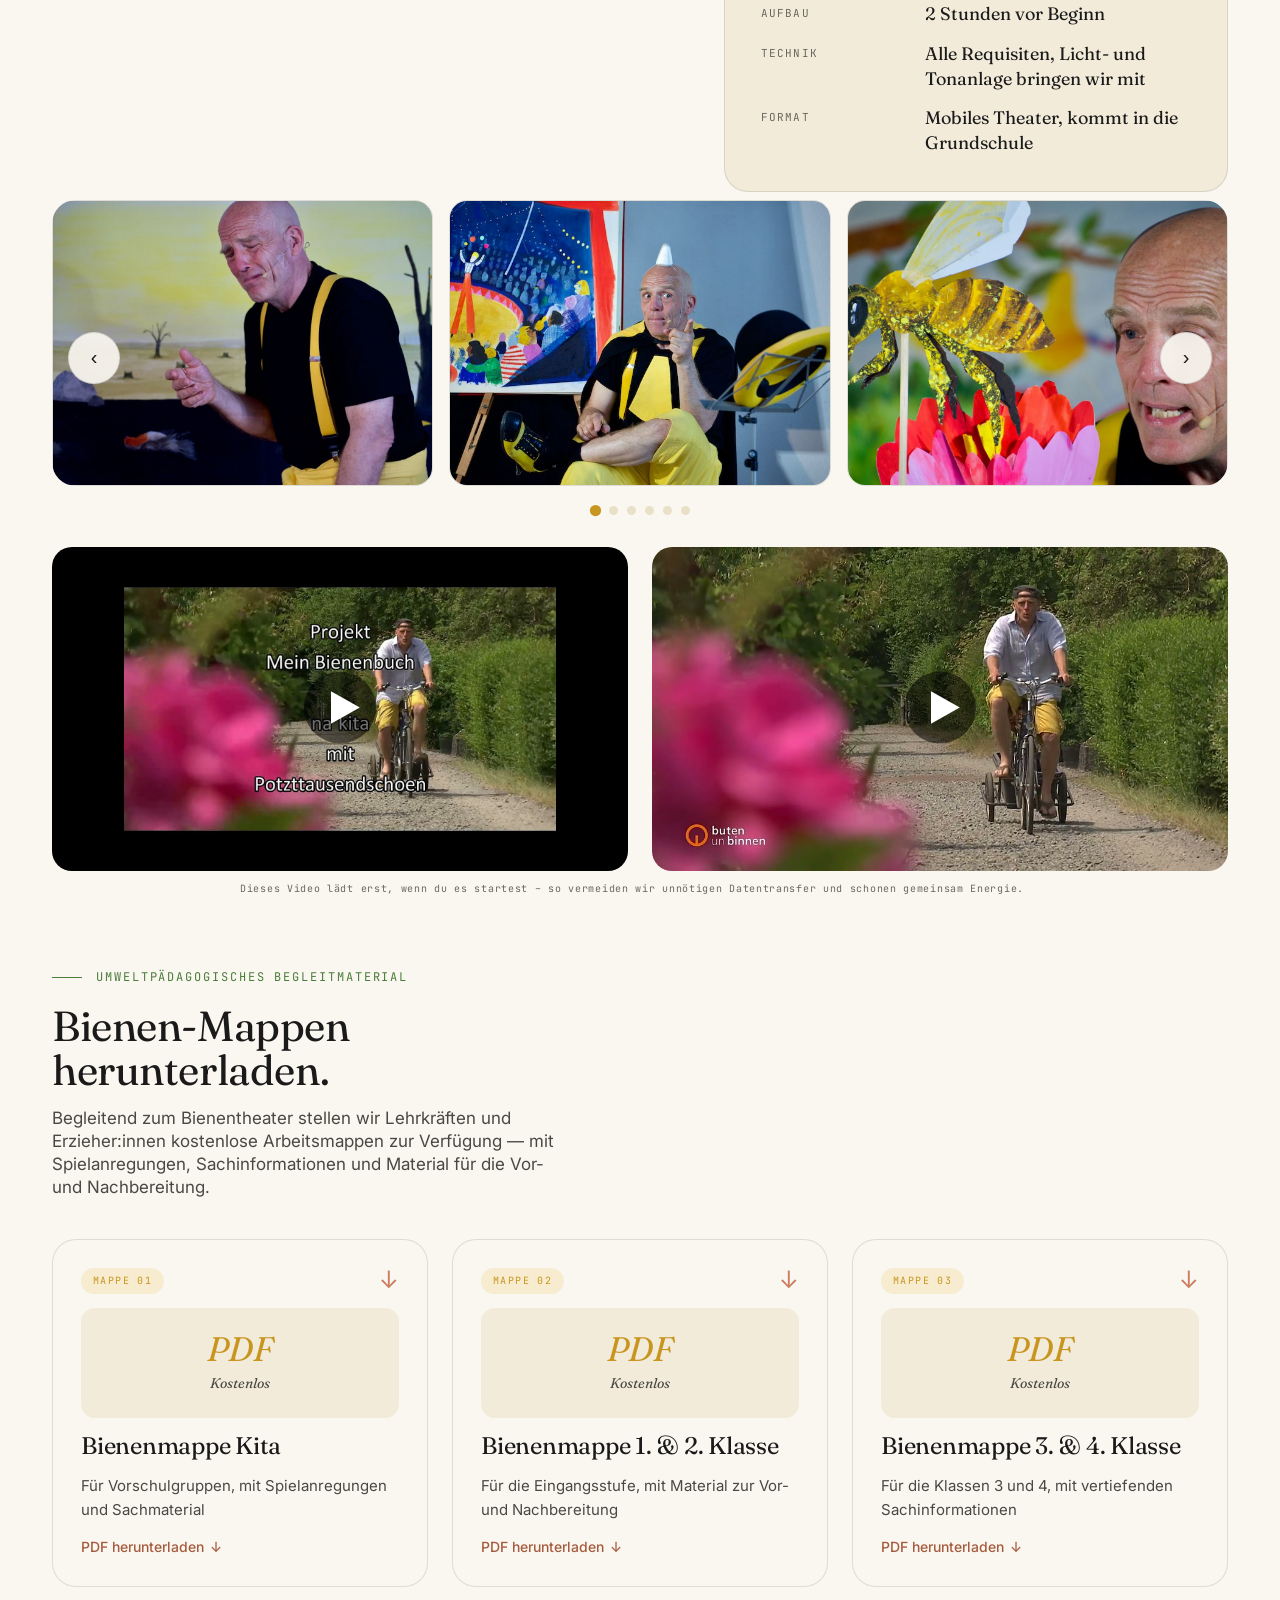
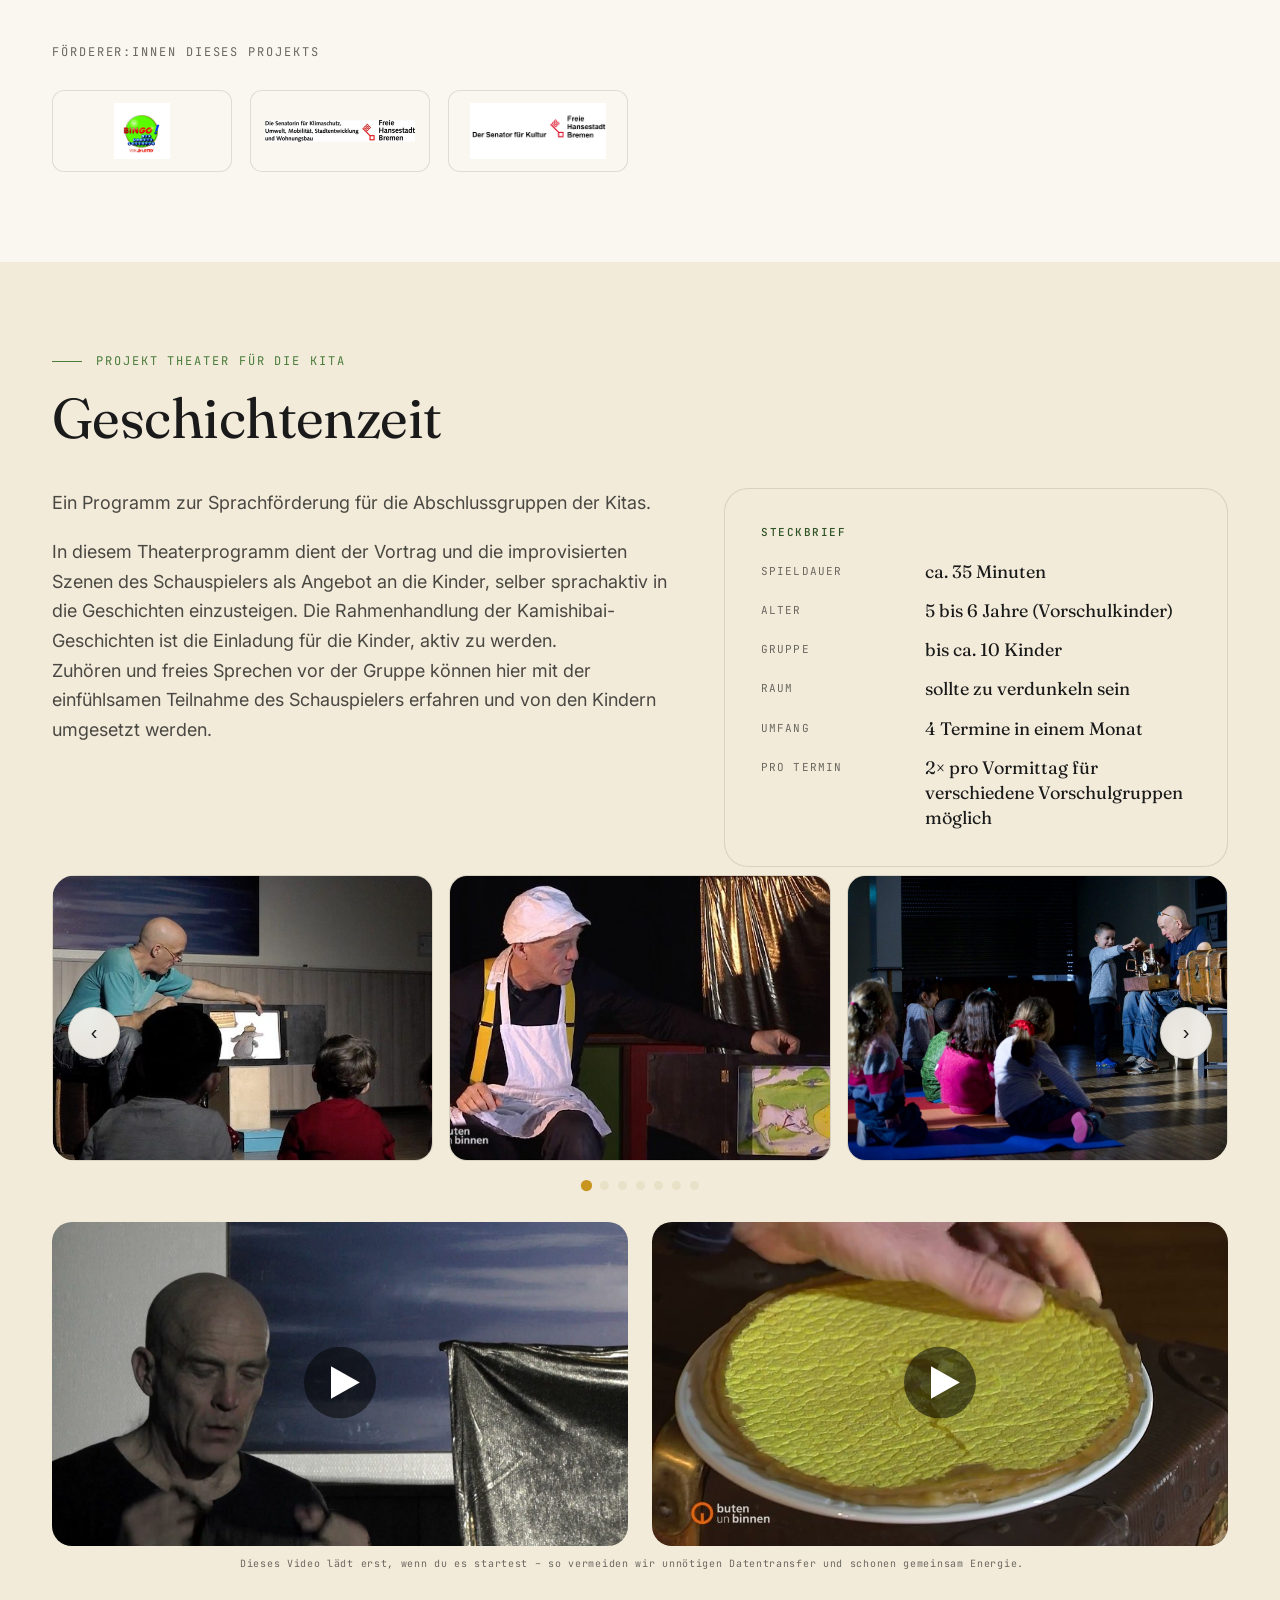
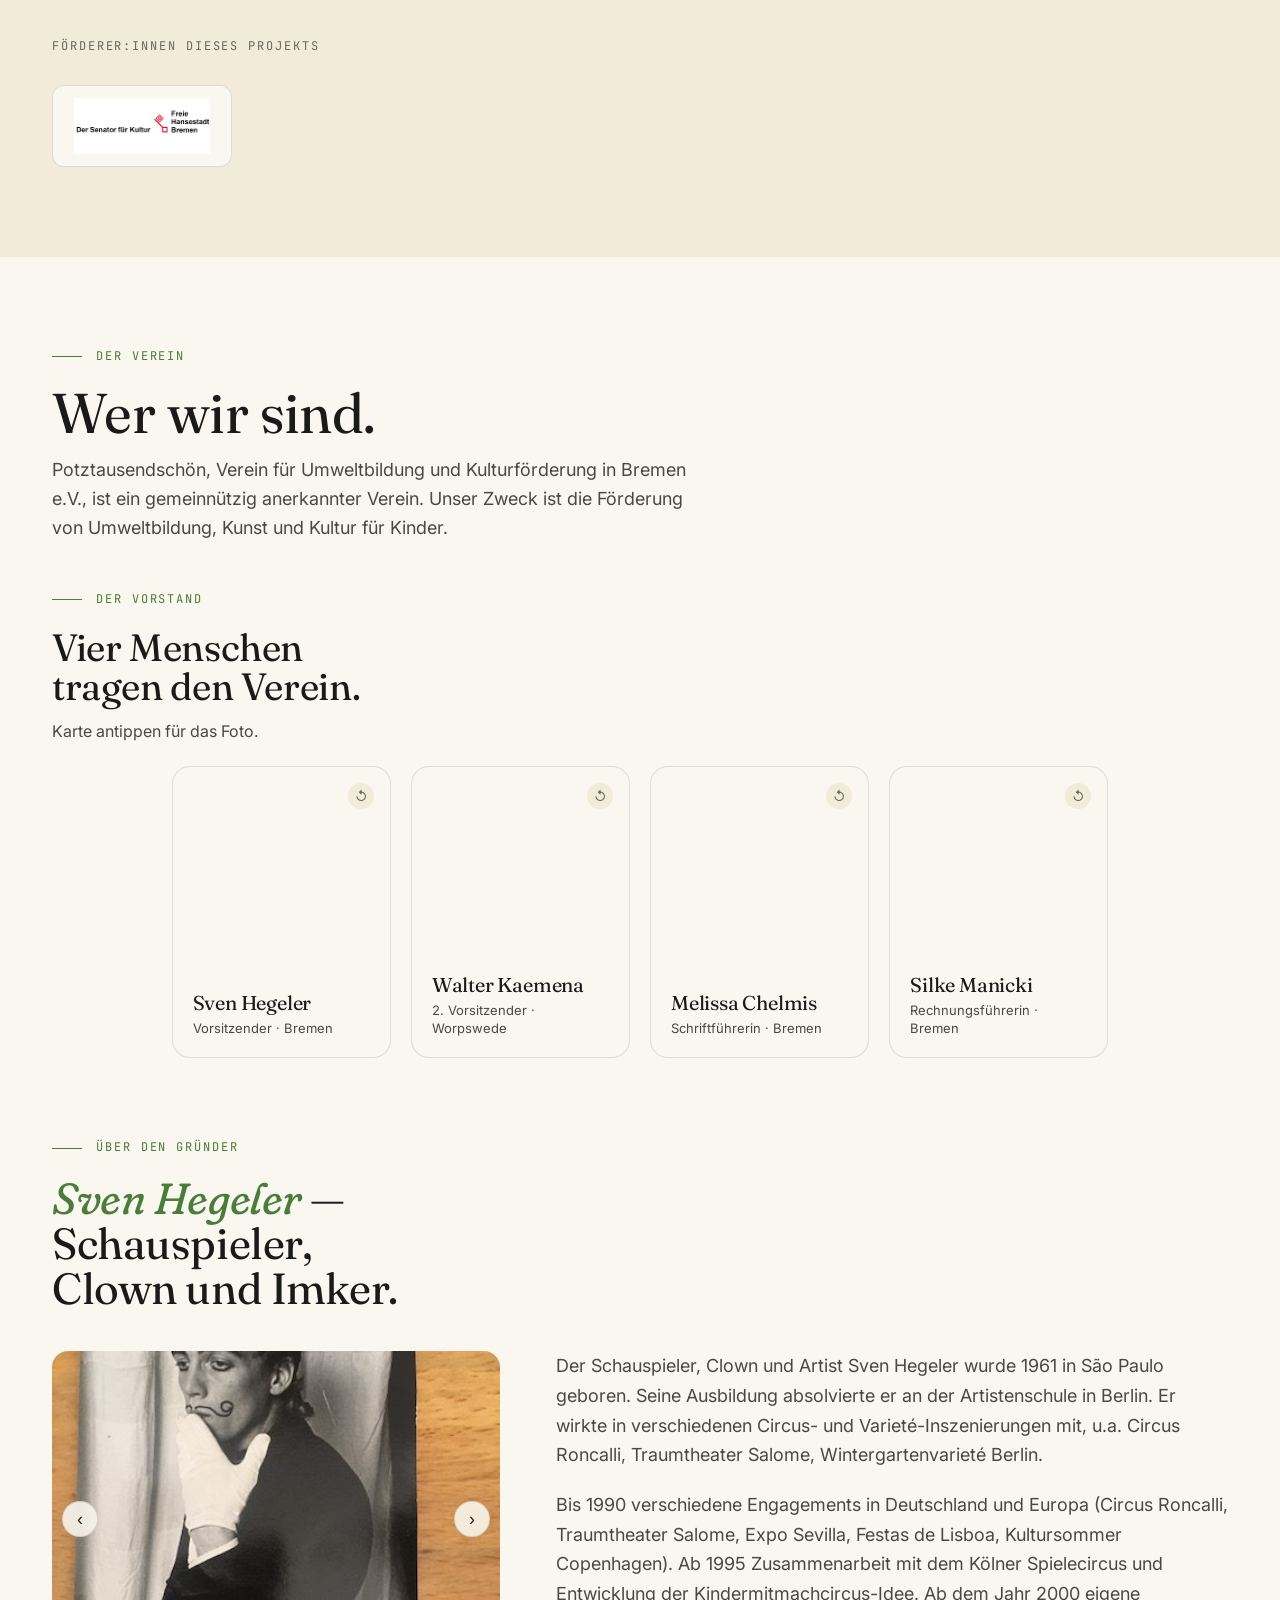
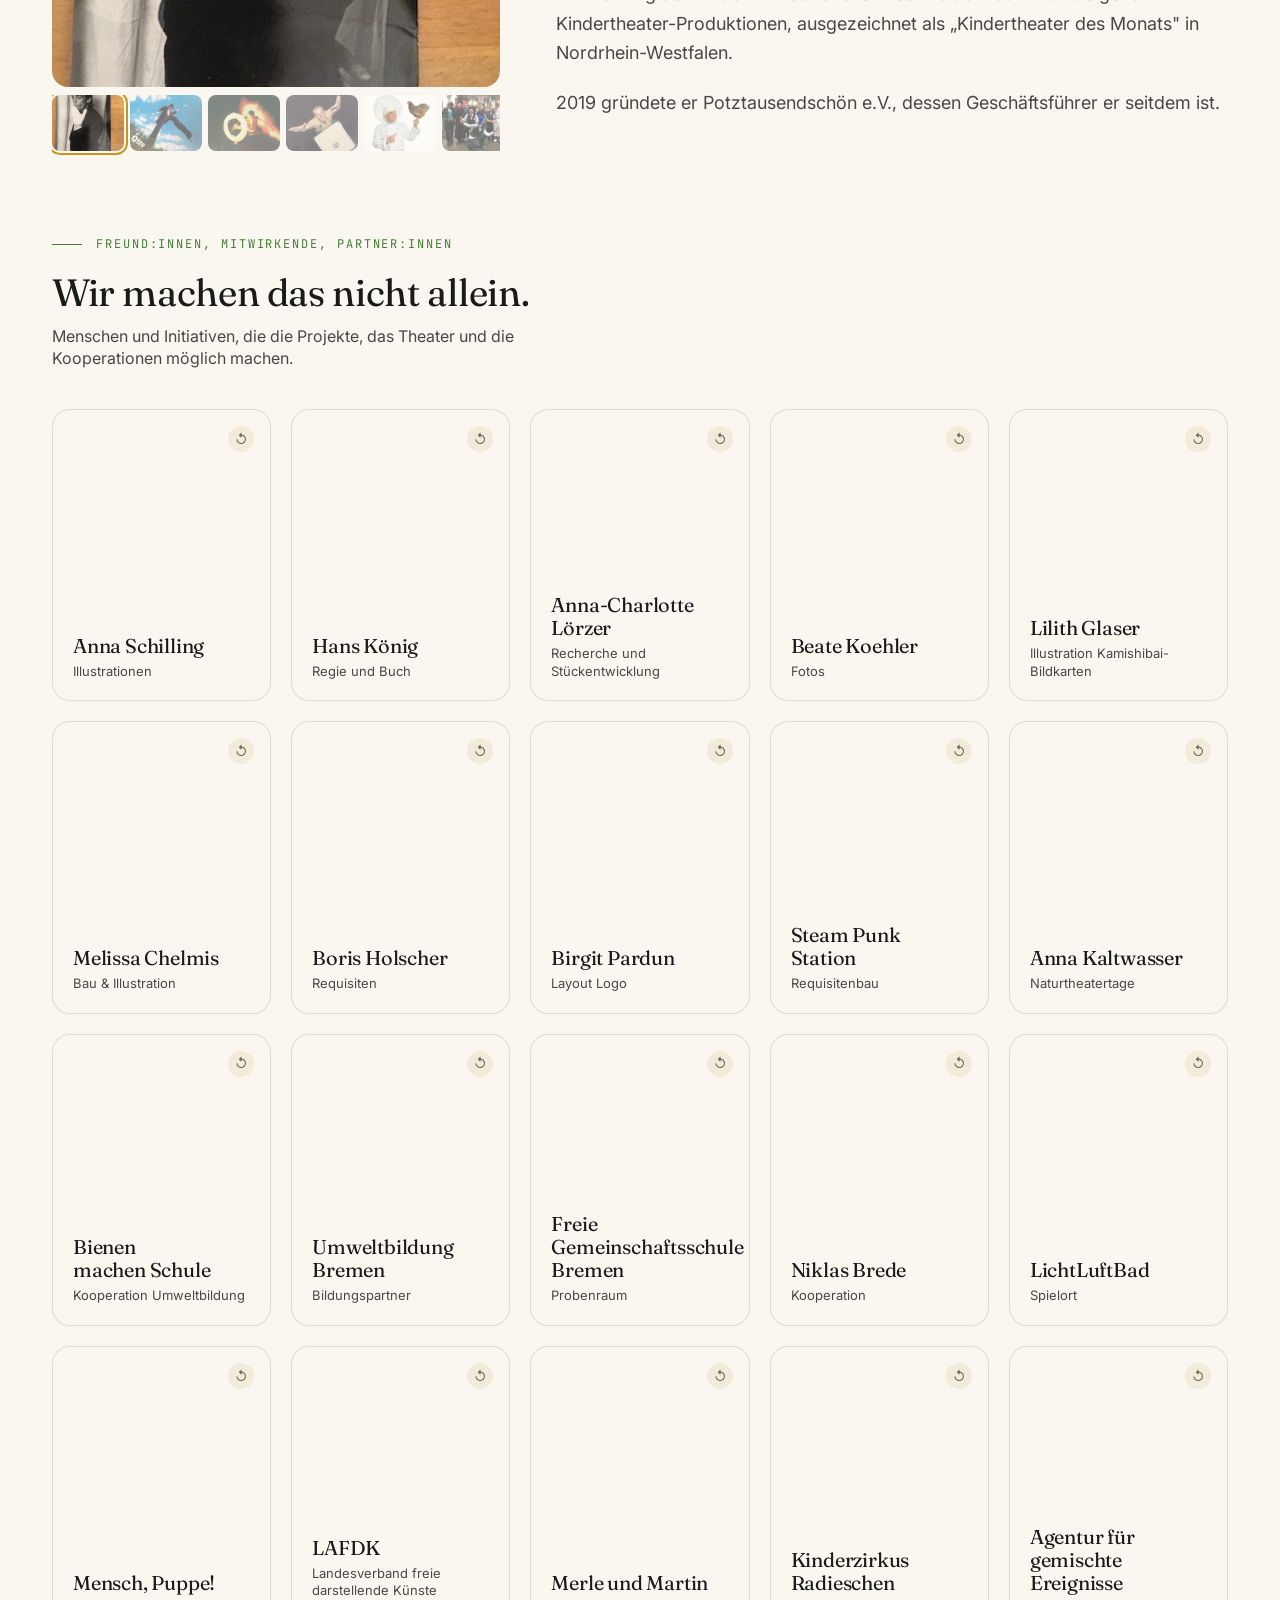
==== commit 45ac8248: "Aktuell-Ticker mit Laufschrift unter der Biene Ticker zwischen Hero und Dankeschön-Zeile: Naturtheat" ====
--- a/index.html
+++ b/index.html
@@ -8,7 +8,7 @@
 <link rel="preconnect" href="https://fonts.googleapis.com" />
 <link rel="preconnect" href="https://fonts.gstatic.com" crossorigin />
 <link href="https://fonts.googleapis.com/css2?family=Fraunces:opsz,wght,SOFT,WONK@9..144,300..700,30..100,0..1&family=Inter:wght@300;400;500;600&family=JetBrains+Mono:wght@400;500&display=swap" rel="stylesheet" />
-<link rel="stylesheet" href="style.css?v=19" />
+<link rel="stylesheet" href="style.css?v=20" />
 </head>
 <body data-screen-label="Startseite">
 
@@ -79,6 +79,22 @@
   </div>
 </header>
 
+<!-- ============ AKTUELL-TICKER ============ -->
+<section class="news-ticker" aria-label="Aktuell">
+  <div class="container">
+    <div class="ticker">
+      <span class="ticker-label">Aktuell</span>
+      <div class="ticker-window">
+        <p class="ticker-static">Die Naturtheatertage wurden mit dem Umweltpreis 2027 der swb ausgezeichnet.</p>
+        <div class="ticker-track" aria-hidden="true">
+          <div class="ticker-run"><span class="ticker-item">Die Naturtheatertage wurden mit dem Umweltpreis 2027 der swb ausgezeichnet.</span><span class="ticker-sep" aria-hidden="true">✿</span><span class="ticker-item">Die Naturtheatertage wurden mit dem Umweltpreis 2027 der swb ausgezeichnet.</span><span class="ticker-sep" aria-hidden="true">✿</span><span class="ticker-item">Die Naturtheatertage wurden mit dem Umweltpreis 2027 der swb ausgezeichnet.</span><span class="ticker-sep" aria-hidden="true">✿</span></div>
+          <div class="ticker-run"><span class="ticker-item">Die Naturtheatertage wurden mit dem Umweltpreis 2027 der swb ausgezeichnet.</span><span class="ticker-sep" aria-hidden="true">✿</span><span class="ticker-item">Die Naturtheatertage wurden mit dem Umweltpreis 2027 der swb ausgezeichnet.</span><span class="ticker-sep" aria-hidden="true">✿</span><span class="ticker-item">Die Naturtheatertage wurden mit dem Umweltpreis 2027 der swb ausgezeichnet.</span><span class="ticker-sep" aria-hidden="true">✿</span></div>
+        </div>
+      </div>
+    </div>
+  </div>
+</section>
+
 <!-- ============ HERO SPONSORS ============ -->
 <section class="sponsors sponsors--hero" style="padding-top:18px">
   <div class="container">
@@ -180,9 +196,9 @@
       <div class="flip"><div class="flip-inner"><div class="flip-face flip-front"><span class="hint">↺</span><h4>Amelie Geyer</h4><div class="role">Umweltpädagogin, Natur- und Wildnispädagogin</div></div><div class="flip-face flip-back"><img loading="lazy" decoding="async" src="assets/bilder_bienentheater/amelie_geyer.jpg" alt="Amelie Geyer" style="position:absolute;inset:0;width:100%;height:100%;object-fit:cover"></div></div></div>
       <div class="flip"><div class="flip-inner"><div class="flip-face flip-front"><span class="hint">↺</span><h4>Anna Kaltwasser</h4><div class="role">Sozialwissenschaftlerin, &bdquo;K&uuml;nste im Sozialen&ldquo;</div></div><div class="flip-face flip-back"><img loading="lazy" decoding="async" src="assets/bilder_bienentheater/anna_kaltwasser.jpg" alt="Anna Kaltwasser" style="position:absolute;inset:0;width:100%;height:100%;object-fit:cover"></div></div></div>
       <div class="flip"><div class="flip-inner"><div class="flip-face flip-front"><span class="hint">↺</span><h4>Doreen Görschel</h4><div class="role">Umweltwissenschaftlerin</div></div><div class="flip-face flip-back"><img loading="lazy" decoding="async" src="assets/bilder_bienentheater/doreen_goerschel.jpg" alt="Doreen Görschel" style="position:absolute;inset:0;width:100%;height:100%;object-fit:cover"></div></div></div>
-      <div class="flip"><div class="flip-inner"><div class="flip-face flip-front"><span class="hint">↺</span><h4>Laura Egge</h4><div class="role">Wildnispädagogin</div></div><div class="flip-face flip-back" style="background:var(--cream);display:flex;align-items:center;justify-content:center"><img loading="lazy" decoding="async" src="assets/logo-biene.png" alt="Laura Egge" style="width:55%;height:auto;opacity:0.35"></div></div></div>
+      <div class="flip"><div class="flip-inner"><div class="flip-face flip-front"><span class="hint">↺</span><h4>Laura Egge</h4><div class="role">Wildnispädagogin</div></div><div class="flip-face flip-back"><img loading="lazy" decoding="async" src="assets/bilder_bienentheater/laura_egge.jpg" alt="Laura Egge" style="position:absolute;inset:0;width:100%;height:100%;object-fit:cover"><span style="position:absolute;right:8px;bottom:8px;z-index:2;padding:3px 7px;border-radius:4px;background:rgba(26,26,26,0.55);color:rgba(250,247,240,0.92);font-family:'JetBrains Mono',monospace;font-size:9px;letter-spacing:0.1em;text-transform:uppercase">Credit: Claus Mangelsen</span></div></div></div>
       <div class="flip"><div class="flip-inner"><div class="flip-face flip-front"><span class="hint">↺</span><h4>Tabea Becher</h4><div class="role">Studentin der Wirtschaftspsychologie</div></div><div class="flip-face flip-back"><img loading="lazy" decoding="async" src="assets/bilder_bienentheater/tabea.jpg" alt="Tabea Becher" style="position:absolute;inset:0;width:100%;height:100%;object-fit:cover"></div></div></div>
-      <div class="flip"><div class="flip-inner"><div class="flip-face flip-front"><span class="hint">↺</span><h4>Bernd Pohl</h4><div class="role">Regisseur mit Schwerpunkt Kindertheater</div></div><div class="flip-face flip-back" style="background:var(--cream);display:flex;align-items:center;justify-content:center"><img loading="lazy" decoding="async" src="assets/logo-biene.png" alt="Bernd Pohl" style="width:55%;height:auto;opacity:0.35"></div></div></div>
+      <div class="flip"><div class="flip-inner"><div class="flip-face flip-front"><span class="hint">↺</span><h4>Bernd Pohl</h4><div class="role">Regisseur mit Schwerpunkt Kindertheater</div></div><div class="flip-face flip-back"><img loading="lazy" decoding="async" src="assets/bilder_bienentheater/bernd_pohl.jpg" alt="Bernd Pohl" style="position:absolute;inset:0;width:100%;height:100%;object-fit:cover"></div></div></div>
       <div class="flip"><div class="flip-inner"><div class="flip-face flip-front"><span class="hint">↺</span><h4>Timo Ottolin</h4><div class="role">Kulturmanager, Humangeograph</div></div><div class="flip-face flip-back"><img loading="lazy" decoding="async" src="assets/bilder_bienentheater/timo_ottolin.jpg" alt="Timo Ottolin" style="position:absolute;inset:0;width:100%;height:100%;object-fit:cover"></div></div></div>
       <div class="flip"><div class="flip-inner"><div class="flip-face flip-front"><span class="hint">↺</span><h4>Dr. Angela Bolland</h4><div class="role">Wissenschaftliche Begleitung, Universität Bremen</div></div><div class="flip-face flip-back"><img loading="lazy" decoding="async" src="assets/bilder_bienentheater/angela_bolland.jpg" alt="Dr. Angela Bolland" style="position:absolute;inset:0;width:100%;height:100%;object-fit:cover"></div></div></div>
     </div>
@@ -575,8 +591,8 @@
       <div class="flip"><div class="flip-inner"><div class="flip-face flip-front"><span class="hint">↺</span><h4>Beate Koehler</h4><div class="role">Fotos</div></div><div class="flip-face flip-back"><img loading="lazy" decoding="async" src="assets/bilder_bienentheater/beate_koehler.jpg" alt="Beate Koehler" style="position:absolute;inset:0;width:100%;height:100%;object-fit:cover"><a href="https://beate-koehler.name" target="_blank" rel="noopener noreferrer" onclick="event.stopPropagation()" style="position:absolute;bottom:0;left:0;right:0;z-index:2;padding:10px 14px;background:rgba(26,26,26,0.68);color:rgba(250,247,240,0.92);font-family:'Inter',sans-serif;font-size:12px;text-align:center;text-decoration:none;letter-spacing:0.04em">beate-koehler.name ↗</a></div></div></div>
       <div class="flip"><div class="flip-inner"><div class="flip-face flip-front"><span class="hint">↺</span><h4>Lilith Glaser</h4><div class="role">Illustration Kamishibai-Bildkarten</div></div><div class="flip-face flip-back"><img loading="lazy" decoding="async" src="assets/bilder_bienentheater/lilithglaser.jpeg" alt="Lilith Glaser" style="position:absolute;inset:0;width:100%;height:100%;object-fit:cover"><a href="https://www.lilithglaserillustrations.com/" target="_blank" rel="noopener noreferrer" onclick="event.stopPropagation()" style="position:absolute;bottom:0;left:0;right:0;z-index:2;padding:10px 14px;background:rgba(26,26,26,0.68);color:rgba(250,247,240,0.92);font-family:'Inter',sans-serif;font-size:12px;text-align:center;text-decoration:none;letter-spacing:0.04em">lilithglaserillustrations.com ↗</a></div></div></div>
       <div class="flip"><div class="flip-inner"><div class="flip-face flip-front"><span class="hint">↺</span><h4>Melissa Chelmis</h4><div class="role">Bau &amp; Illustration</div></div><div class="flip-face flip-back"><img loading="lazy" decoding="async" src="assets/bilder_bienentheater/melissa_chelmis.jpg" alt="Melissa Chelmis" style="position:absolute;inset:0;width:100%;height:100%;object-fit:cover"><a href="https://chelmis.de" target="_blank" rel="noopener noreferrer" onclick="event.stopPropagation()" style="position:absolute;bottom:0;left:0;right:0;z-index:2;padding:10px 14px;background:rgba(26,26,26,0.68);color:rgba(250,247,240,0.92);font-family:'Inter',sans-serif;font-size:12px;text-align:center;text-decoration:none;letter-spacing:0.04em">chelmis.de ↗</a></div></div></div>
-      <div class="flip"><div class="flip-inner"><div class="flip-face flip-front"><span class="hint">↺</span><h4>Boris Holscher</h4><div class="role">Requisiten</div></div><div class="flip-face flip-back" style="background:var(--cream)"><img loading="lazy" decoding="async" src="assets/logo-biene.png" alt="Boris Holscher" style="width:55%;height:auto;opacity:0.35;position:relative;z-index:2"></div></div></div>
-      <div class="flip"><div class="flip-inner"><div class="flip-face flip-front"><span class="hint">↺</span><h4>Birgit Pardun</h4><div class="role">Layout Logo</div></div><div class="flip-face flip-back" style="background:var(--cream);display:flex;align-items:center;justify-content:center;flex-direction:column;gap:10px"><img loading="lazy" decoding="async" src="assets/logo-biene.png" alt="Birgit Pardun" style="width:55%;height:auto;opacity:0.35"><a href="https://orangsch-grafikdesign.jimdofree.com/" target="_blank" rel="noopener noreferrer" onclick="event.stopPropagation()" style="position:absolute;bottom:0;left:0;right:0;z-index:2;padding:10px 14px;background:rgba(26,26,26,0.68);color:rgba(250,247,240,0.92);font-family:'Inter',sans-serif;font-size:12px;text-align:center;text-decoration:none;letter-spacing:0.04em">orangsch-grafikdesign.jimdofree.com ↗</a></div></div></div>
+      <div class="flip"><div class="flip-inner"><div class="flip-face flip-front"><span class="hint">↺</span><h4>Boris Holscher</h4><div class="role">Requisiten</div></div><div class="flip-face flip-back"><img loading="lazy" decoding="async" src="assets/bilder_bienentheater/boris_holscher.jpg" alt="Boris Holscher" style="position:absolute;inset:0;width:100%;height:100%;object-fit:cover"></div></div></div>
+      <div class="flip"><div class="flip-inner"><div class="flip-face flip-front"><span class="hint">↺</span><h4>Birgit Pardun</h4><div class="role">Layout Logo</div></div><div class="flip-face flip-back"><img loading="lazy" decoding="async" src="assets/bilder_bienentheater/birgit_pardun.jpg" alt="Birgit Pardun" style="position:absolute;inset:0;width:100%;height:100%;object-fit:cover"><a href="https://orangsch-grafikdesign.jimdofree.com/" target="_blank" rel="noopener noreferrer" onclick="event.stopPropagation()" style="position:absolute;bottom:0;left:0;right:0;z-index:2;padding:10px 14px;background:rgba(26,26,26,0.68);color:rgba(250,247,240,0.92);font-family:'Inter',sans-serif;font-size:12px;text-align:center;text-decoration:none;letter-spacing:0.04em">orangsch-grafikdesign.jimdofree.com ↗</a></div></div></div>
       <div class="flip"><div class="flip-inner"><div class="flip-face flip-front"><span class="hint">↺</span><h4>Steam Punk Station</h4><div class="role">Requisitenbau</div></div><div class="flip-face flip-back" style="background:var(--cream);display:flex;align-items:center;justify-content:center"><img loading="lazy" decoding="async" src="assets/logo-biene.png" alt="Steam Punk Station" style="width:55%;height:auto;opacity:0.35"></div></div></div>
       <div class="flip"><div class="flip-inner"><div class="flip-face flip-front"><span class="hint">↺</span><h4>Anna Kaltwasser</h4><div class="role">Naturtheatertage</div></div><div class="flip-face flip-back"><img loading="lazy" decoding="async" src="assets/bilder_bienentheater/anna_kaltwasser.jpg" alt="Anna Kaltwasser" style="position:absolute;inset:0;width:100%;height:100%;object-fit:cover"></div></div></div>
       <div class="flip"><div class="flip-inner"><div class="flip-face flip-front"><span class="hint">↺</span><h4>Bienen machen Schule</h4><div class="role">Kooperation Umweltbildung</div></div><div class="flip-face flip-back"><img loading="lazy" decoding="async" src="assets/bilder_bienentheater/bienen_schule.jpg" alt="Bienen machen Schule" style="position:absolute;inset:0;width:100%;height:100%;object-fit:cover"><a href="https://bienen-schule.de" target="_blank" rel="noopener noreferrer" onclick="event.stopPropagation()" style="position:absolute;bottom:0;left:0;right:0;z-index:2;padding:10px 14px;background:rgba(26,26,26,0.68);color:rgba(250,247,240,0.92);font-family:'Inter',sans-serif;font-size:12px;text-align:center;text-decoration:none;letter-spacing:0.04em">bienen-schule.de ↗</a></div></div></div>
@@ -584,7 +600,7 @@
       <div class="flip"><div class="flip-inner"><div class="flip-face flip-front"><span class="hint">↺</span><h4>Freie Gemeinschaftsschule Bremen</h4><div class="role">Probenraum</div></div><div class="flip-face flip-back"><img loading="lazy" decoding="async" src="assets/bilder_bienentheater/fgs_bremen.jpg" alt="Freie Gemeinschaftsschule Bremen" style="position:absolute;inset:0;width:100%;height:100%;object-fit:cover"><a href="https://fgs-bremen.de" target="_blank" rel="noopener noreferrer" onclick="event.stopPropagation()" style="position:absolute;bottom:0;left:0;right:0;z-index:2;padding:10px 14px;background:rgba(26,26,26,0.68);color:rgba(250,247,240,0.92);font-family:'Inter',sans-serif;font-size:12px;text-align:center;text-decoration:none;letter-spacing:0.04em">fgs-bremen.de ↗</a></div></div></div>
       <div class="flip"><div class="flip-inner"><div class="flip-face flip-front"><span class="hint">↺</span><h4>Niklas Brede</h4><div class="role">Kooperation</div></div><div class="flip-face flip-back"><img loading="lazy" decoding="async" src="assets/bilder_bienentheater/niklas_brede.jpg" alt="Niklas Brede" style="position:absolute;inset:0;width:100%;height:100%;object-fit:cover;object-position:20% center"><a href="https://www.gebeutelt.net/" target="_blank" rel="noopener noreferrer" onclick="event.stopPropagation()" style="position:absolute;bottom:0;left:0;right:0;z-index:2;padding:10px 14px;background:rgba(26,26,26,0.68);color:rgba(250,247,240,0.92);font-family:'Inter',sans-serif;font-size:12px;text-align:center;text-decoration:none;letter-spacing:0.04em">gebeutelt.net ↗</a></div></div></div>
       <div class="flip"><div class="flip-inner"><div class="flip-face flip-front"><span class="hint">↺</span><h4>LichtLuftBad</h4><div class="role">Spielort</div></div><div class="flip-face flip-back"><img loading="lazy" decoding="async" src="assets/bilder_bienentheater/liluba.jpg" alt="LichtLuftBad" style="position:absolute;inset:0;width:100%;height:100%;object-fit:cover"><a href="https://liluba.de/" target="_blank" rel="noopener noreferrer" onclick="event.stopPropagation()" style="position:absolute;bottom:0;left:0;right:0;z-index:2;padding:10px 14px;background:rgba(26,26,26,0.68);color:rgba(250,247,240,0.92);font-family:'Inter',sans-serif;font-size:12px;text-align:center;text-decoration:none;letter-spacing:0.04em">liluba.de ↗</a></div></div></div>
-      <div class="flip"><div class="flip-inner"><div class="flip-face flip-front"><span class="hint">↺</span><h4>Mensch, Puppe!</h4><div class="role">Figurentheater Bremen</div></div><div class="flip-face flip-back" style="background:var(--cream);display:flex;align-items:center;justify-content:center"><img loading="lazy" decoding="async" src="assets/logo-biene.png" alt="Mensch, Puppe!" style="width:55%;height:auto;opacity:0.35"></div></div></div>
+      <div class="flip"><div class="flip-inner"><div class="flip-face flip-front"><span class="hint">↺</span><h4>Mensch, Puppe!</h4><div class="role">Figurentheater Bremen</div></div><div class="flip-face flip-back" style="background:var(--cream);display:flex;align-items:center;justify-content:center;padding:14px"><img loading="lazy" decoding="async" src="assets/logos/logo_menschpuppe_kachel.png" alt="Mensch, Puppe! Das Bremer Figurentheater" style="width:100%;height:auto;position:relative;z-index:2"></div></div></div>
       <div class="flip"><div class="flip-inner"><div class="flip-face flip-front"><span class="hint">↺</span><h4>LAFDK</h4><div class="role">Landesverband freie darstellende Künste Bremen e.V.</div></div><div class="flip-face flip-back"><img loading="lazy" decoding="async" src="assets/bilder_bienentheater/lafdk.jpg" alt="LAFDK" style="position:absolute;inset:0;width:100%;height:100%;object-fit:cover;object-position:center center"><a href="https://lafdk-bremen.de/" target="_blank" rel="noopener noreferrer" onclick="event.stopPropagation()" style="position:absolute;bottom:0;left:0;right:0;z-index:2;padding:10px 14px;background:rgba(26,26,26,0.68);color:rgba(250,247,240,0.92);font-family:'Inter',sans-serif;font-size:12px;text-align:center;text-decoration:none;letter-spacing:0.04em">lafdk-bremen.de ↗</a></div></div></div>
       <div class="flip"><div class="flip-inner"><div class="flip-face flip-front"><span class="hint">↺</span><h4>Merle und Martin</h4><div class="role">Duo Mio</div></div><div class="flip-face flip-back"><img loading="lazy" decoding="async" src="assets/bilder_bienentheater/merle_martin.jpg" alt="Merle und Martin" style="position:absolute;inset:0;width:100%;height:100%;object-fit:cover"><a href="https://www.duo-mio.de/" target="_blank" rel="noopener noreferrer" onclick="event.stopPropagation()" style="position:absolute;bottom:0;left:0;right:0;z-index:2;padding:10px 14px;background:rgba(26,26,26,0.68);color:rgba(250,247,240,0.92);font-family:'Inter',sans-serif;font-size:12px;text-align:center;text-decoration:none;letter-spacing:0.04em">duo-mio.de ↗</a></div></div></div>
       <div class="flip"><div class="flip-inner"><div class="flip-face flip-front"><span class="hint">↺</span><h4>Kinderzirkus Radieschen</h4><div class="role">Kinderzirkus Oldenburg</div></div><div class="flip-face flip-back"><img loading="lazy" decoding="async" src="assets/bilder_bienentheater/kinderzirkus_radieschen.jpg" alt="Kinderzirkus Radieschen" style="position:absolute;inset:0;width:100%;height:100%;object-fit:cover"><a href="https://www.radieschen.de/" target="_blank" rel="noopener noreferrer" onclick="event.stopPropagation()" style="position:absolute;bottom:0;left:0;right:0;z-index:2;padding:10px 14px;background:rgba(26,26,26,0.68);color:rgba(250,247,240,0.92);font-family:'Inter',sans-serif;font-size:12px;text-align:center;text-decoration:none;letter-spacing:0.04em">radieschen.de ↗</a></div></div></div>
--- a/style.css
+++ b/style.css
@@ -617,3 +617,27 @@
   color:rgba(255,255,255,.6);font-size:14px;font-family:'Inter',sans-serif;
   pointer-events:none;
 }
+
+/* ============ AKTUELL-TICKER ============ */
+.news-ticker{padding:4px 0 0}
+.ticker{display:flex;align-items:center;gap:16px;background:var(--cream-warm);border:1px solid var(--line);border-radius:28px;padding:8px;overflow:hidden}
+.ticker-label{flex:0 0 auto;font-family:"JetBrains Mono",monospace;font-size:11px;letter-spacing:0.16em;text-transform:uppercase;background:var(--honey);color:var(--ink);padding:7px 14px;border-radius:999px}
+.ticker-window{position:relative;flex:1;min-width:0;overflow:hidden;-webkit-mask-image:linear-gradient(90deg,transparent,#000 4%,#000 96%,transparent);mask-image:linear-gradient(90deg,transparent,#000 4%,#000 96%,transparent)}
+.ticker-static{position:absolute;width:1px;height:1px;overflow:hidden;clip:rect(0 0 0 0);white-space:nowrap;margin:0}
+.ticker-track{display:flex;width:max-content;animation:ticker-scroll 38s linear infinite}
+.ticker:hover .ticker-track{animation-play-state:paused}
+.ticker-run{display:flex;align-items:center;flex:0 0 auto}
+.ticker-item{font-family:"Fraunces",Georgia,serif;font-size:18px;line-height:1.3;color:var(--ink);white-space:nowrap;padding:0 22px}
+.ticker-sep{color:var(--honey-deep);font-size:14px}
+@keyframes ticker-scroll{from{transform:translateX(0)}to{transform:translateX(-50%)}}
+@media (max-width:620px){
+  .ticker{gap:10px;padding:6px;border-radius:20px}
+  .ticker-static{font-size:15px}
+  .ticker-label{font-size:10px;padding:6px 10px}
+  .ticker-item{font-size:16px;padding:0 16px}
+}
+@media (prefers-reduced-motion:reduce){
+  .ticker-track{display:none}
+  .ticker-window{-webkit-mask-image:none;mask-image:none}
+  .ticker-static{position:static;width:auto;height:auto;clip:auto;white-space:normal;font-family:"Fraunces",Georgia,serif;font-size:17px;line-height:1.35;color:var(--ink);padding:2px 8px}
+}
